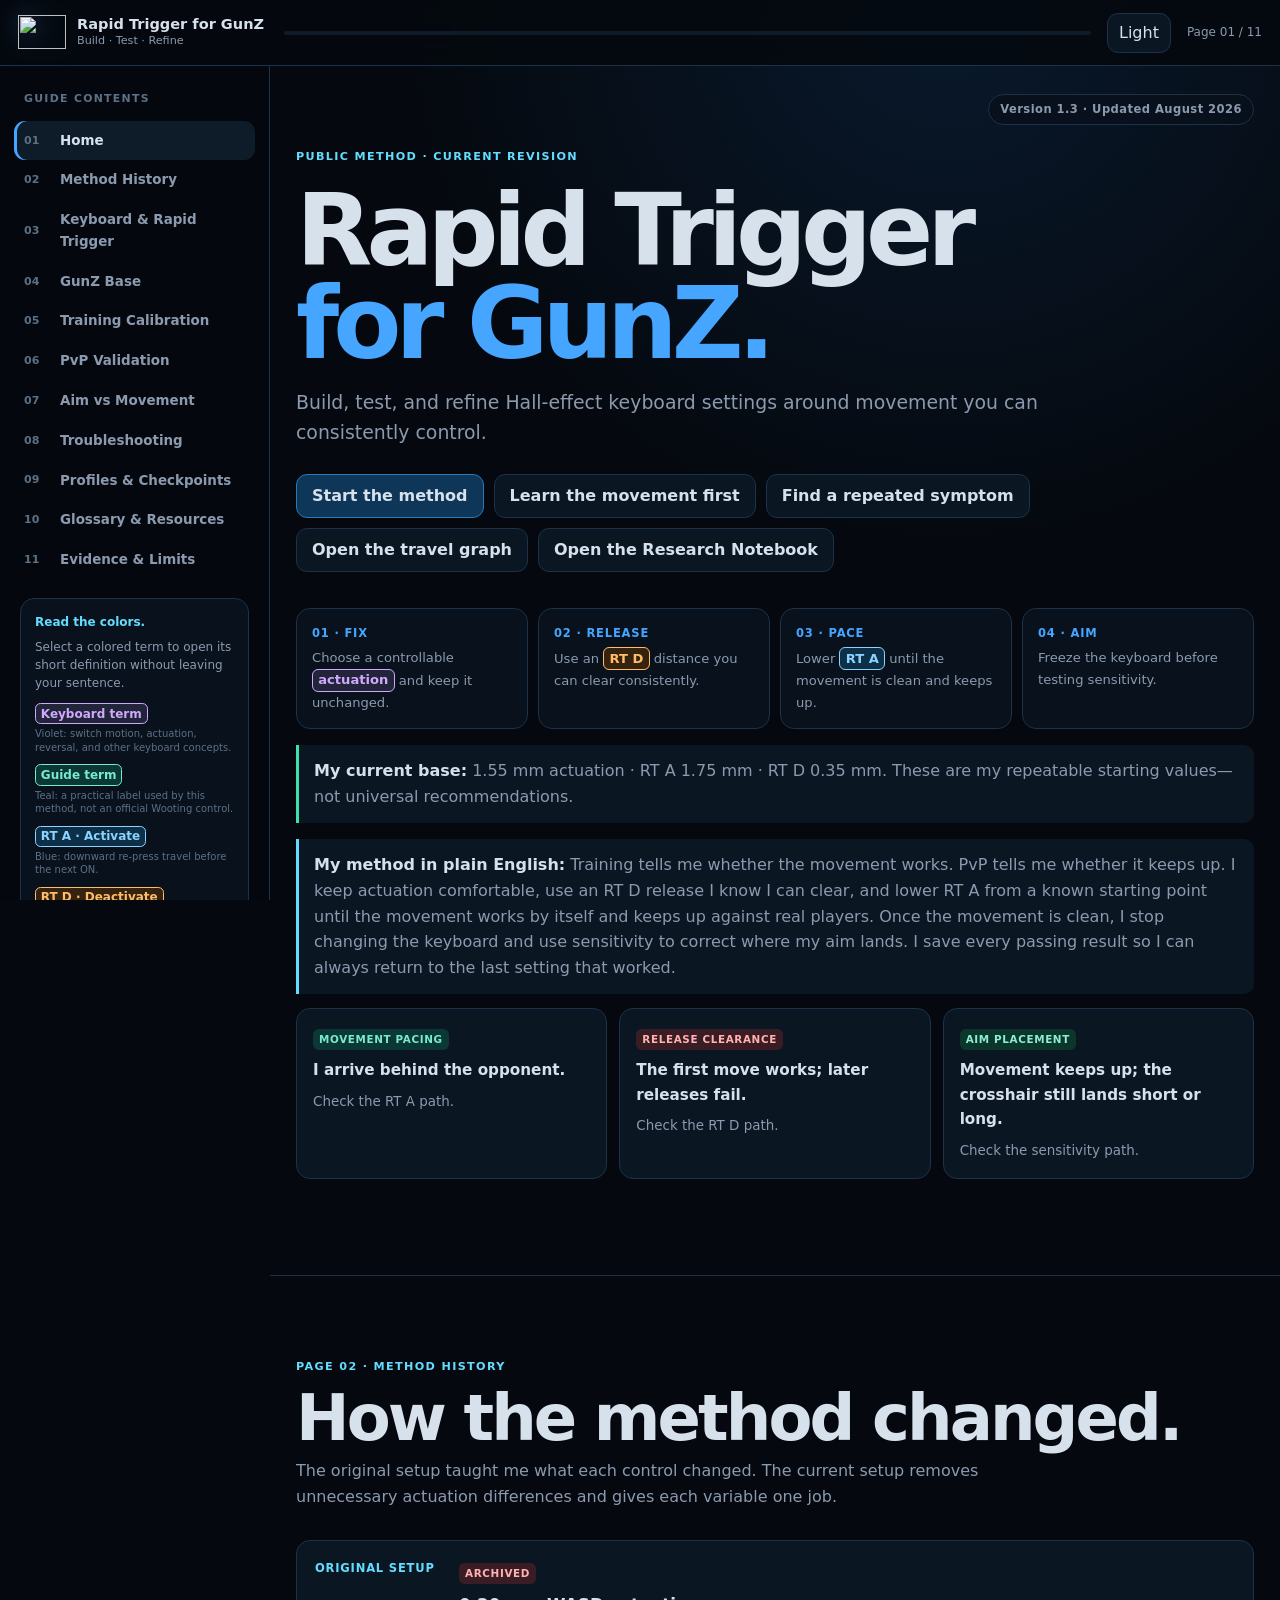
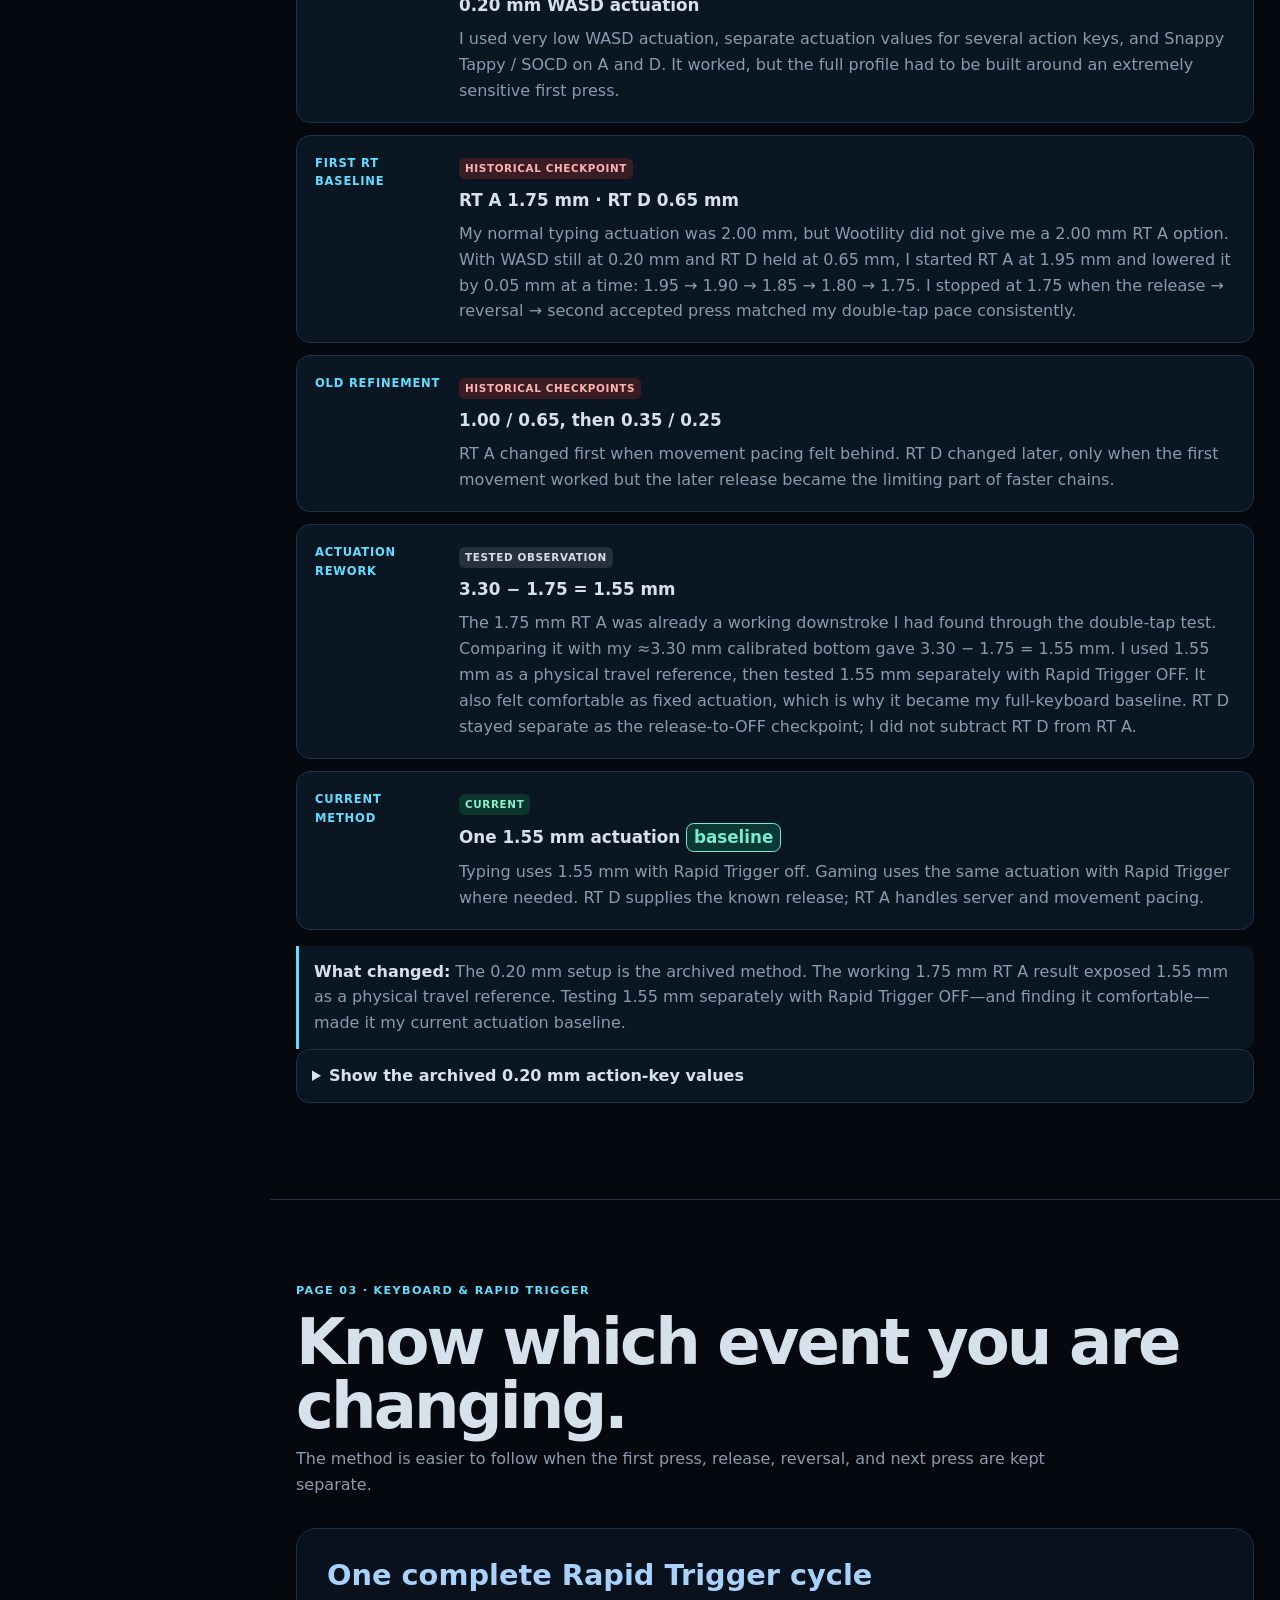
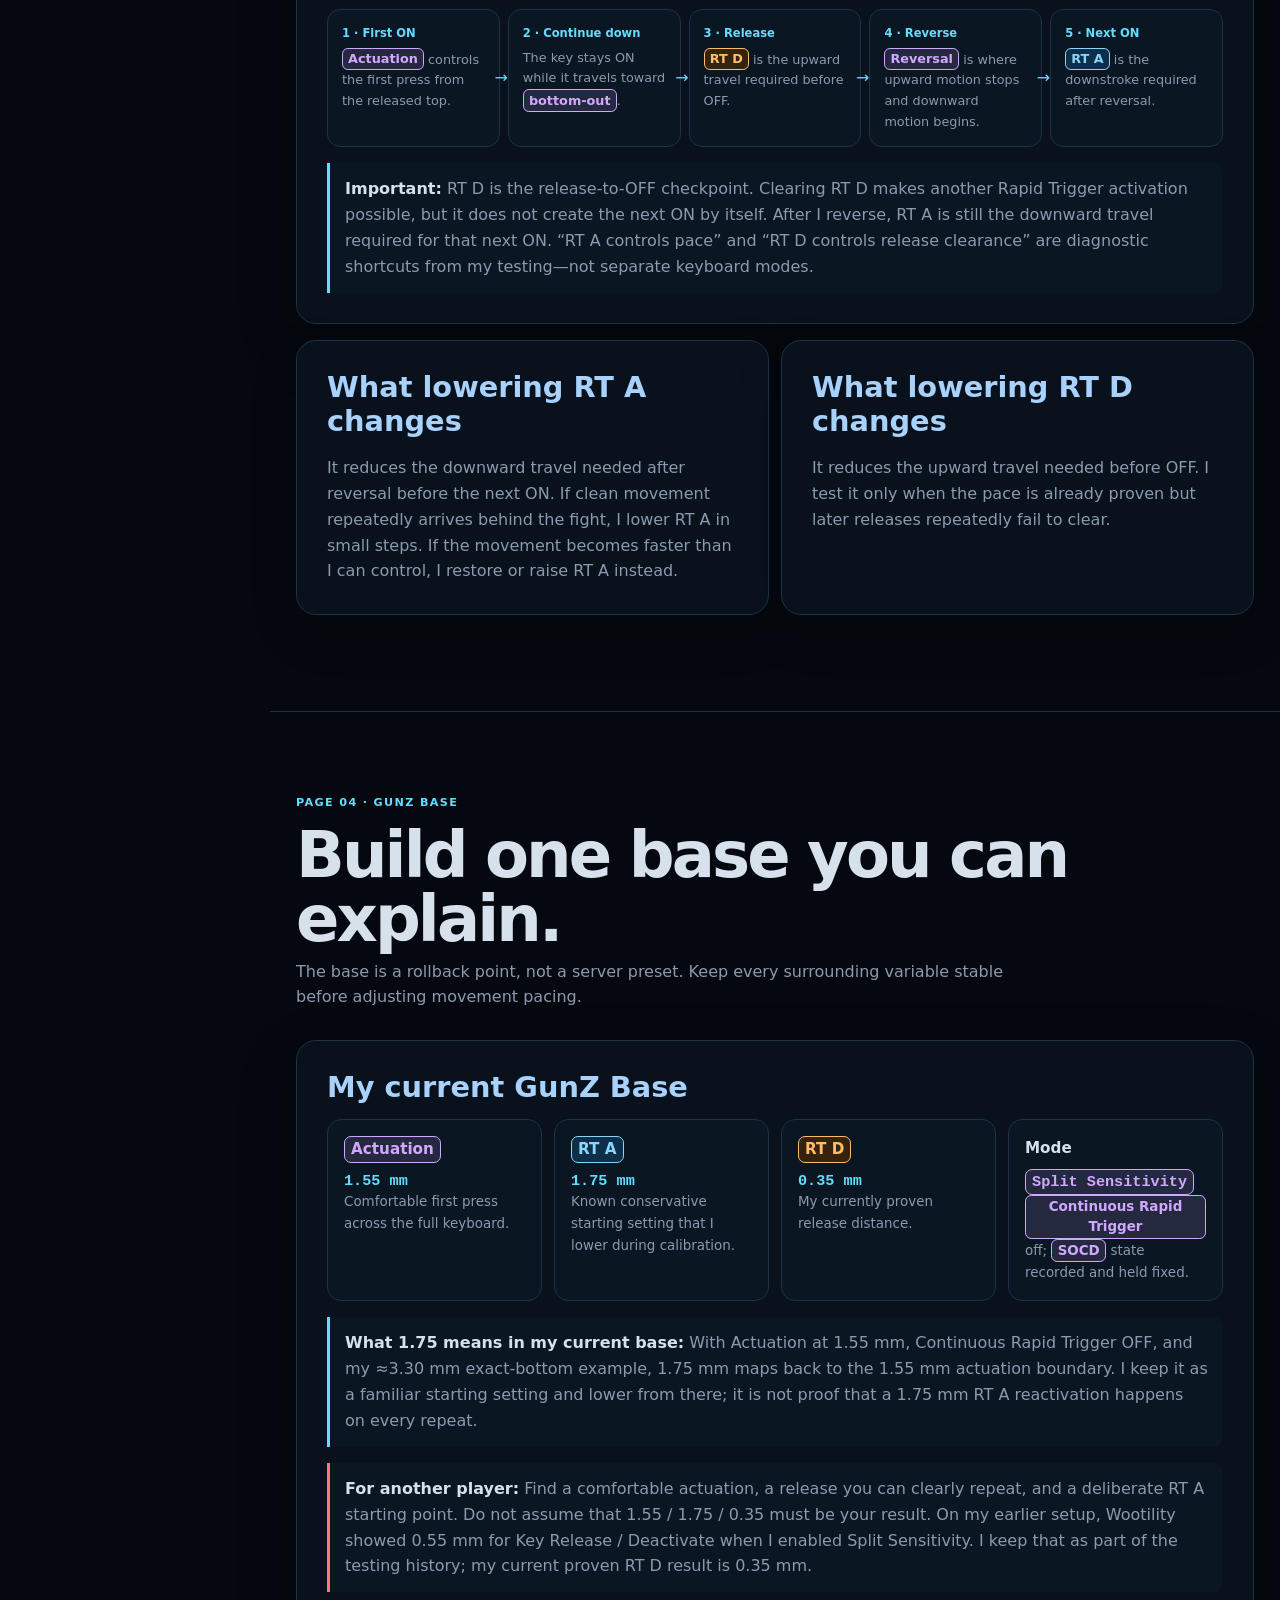
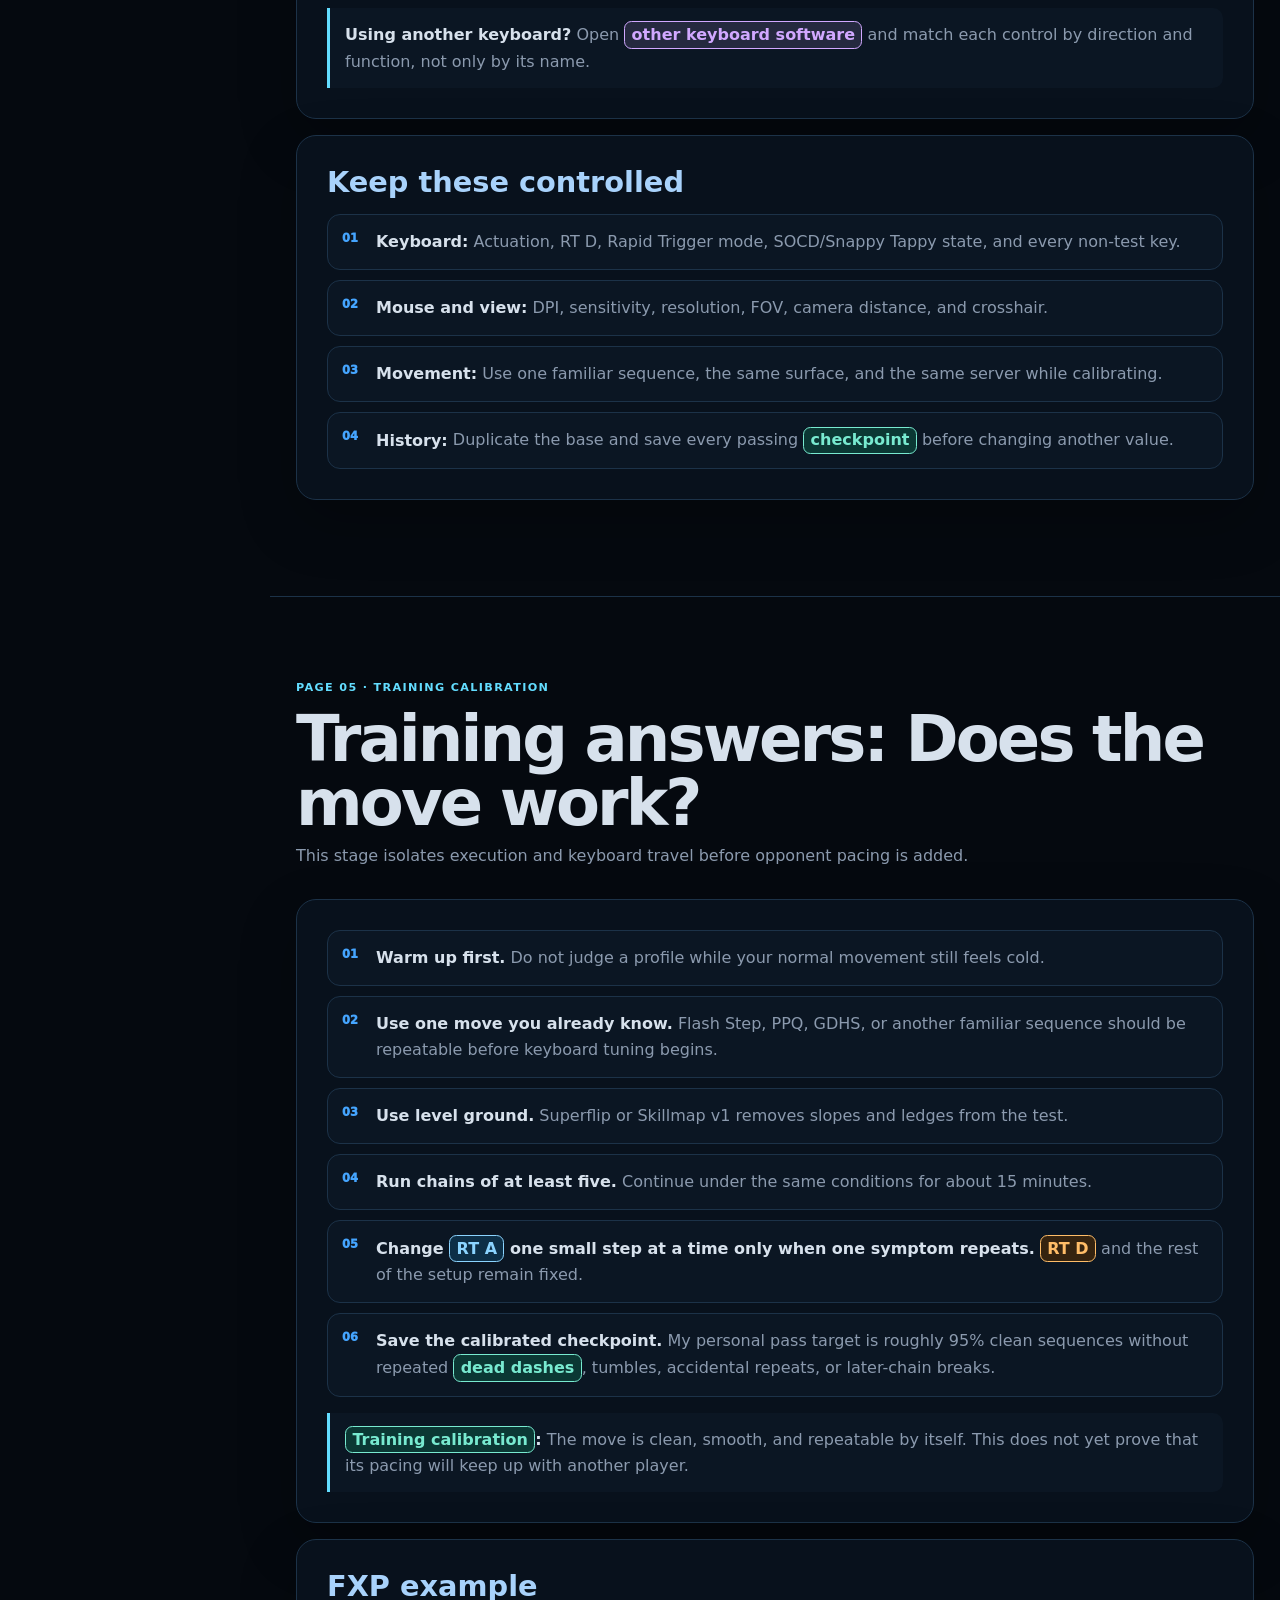
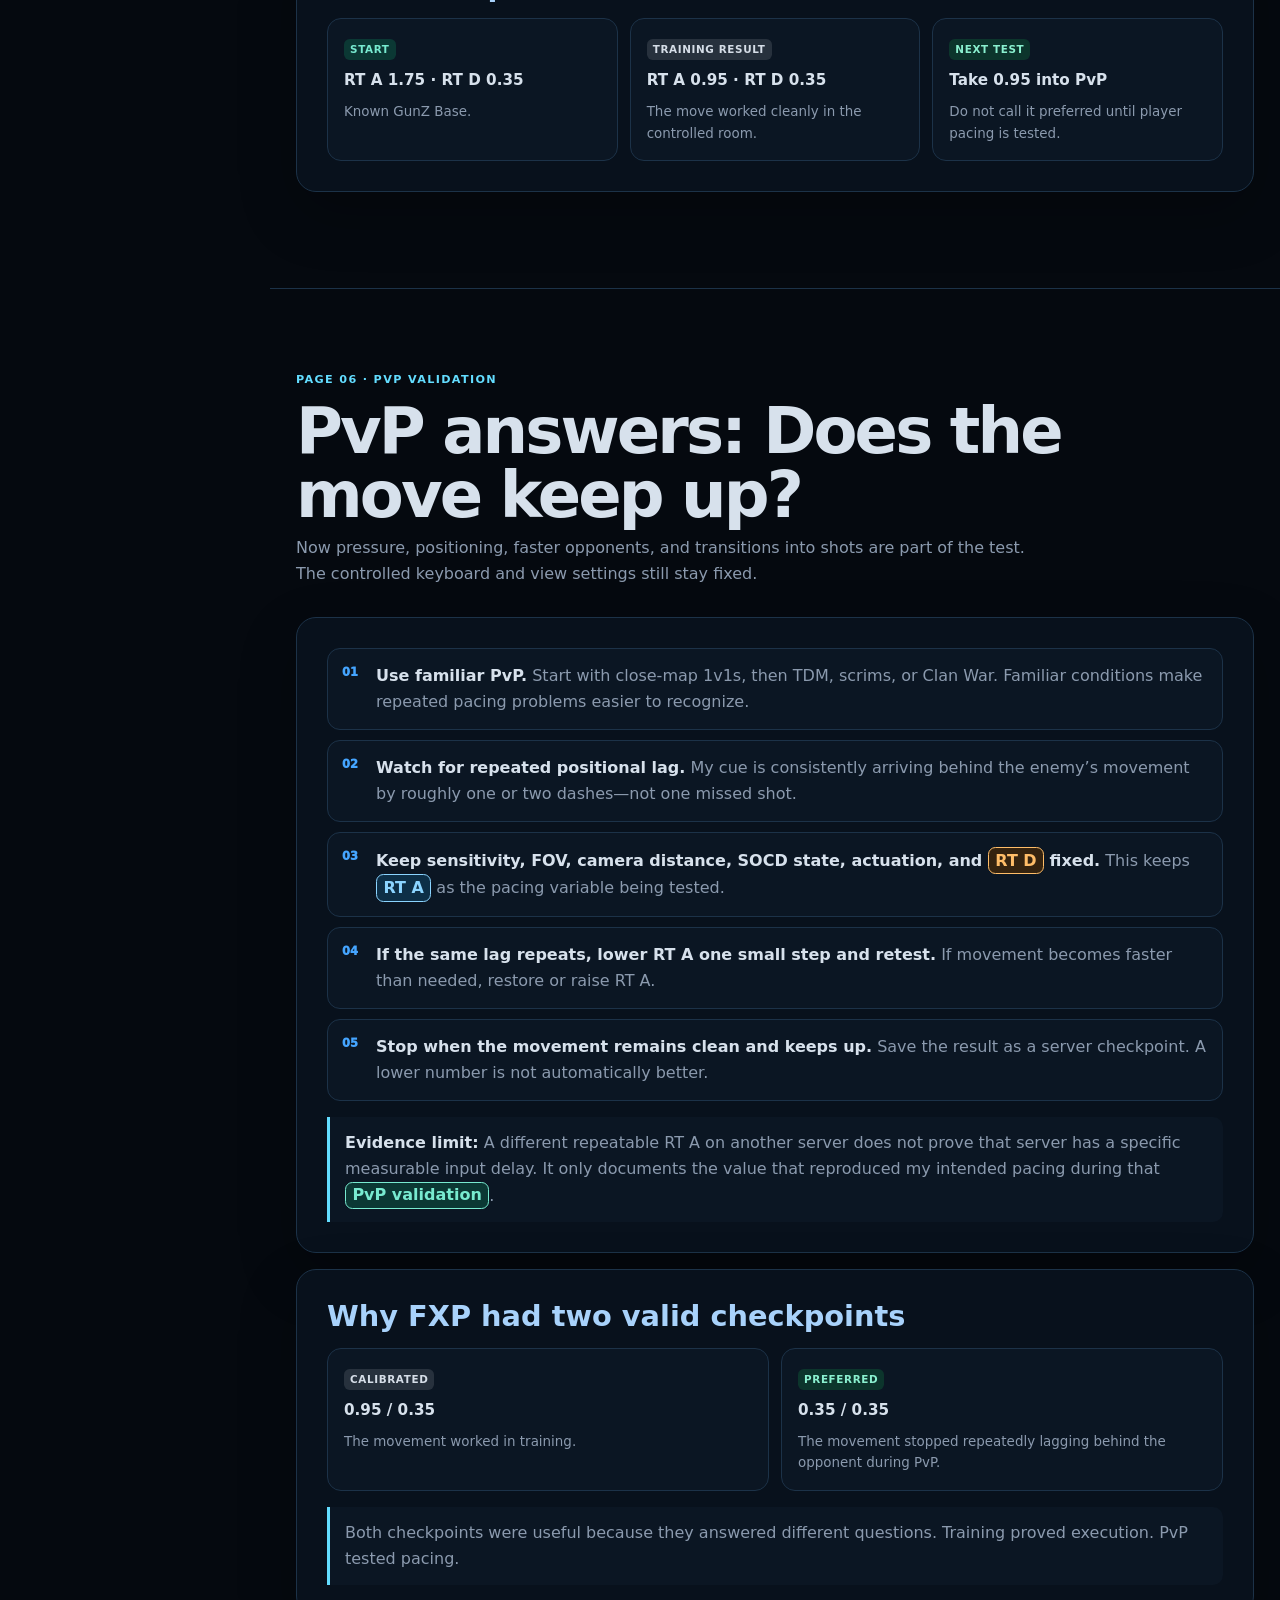
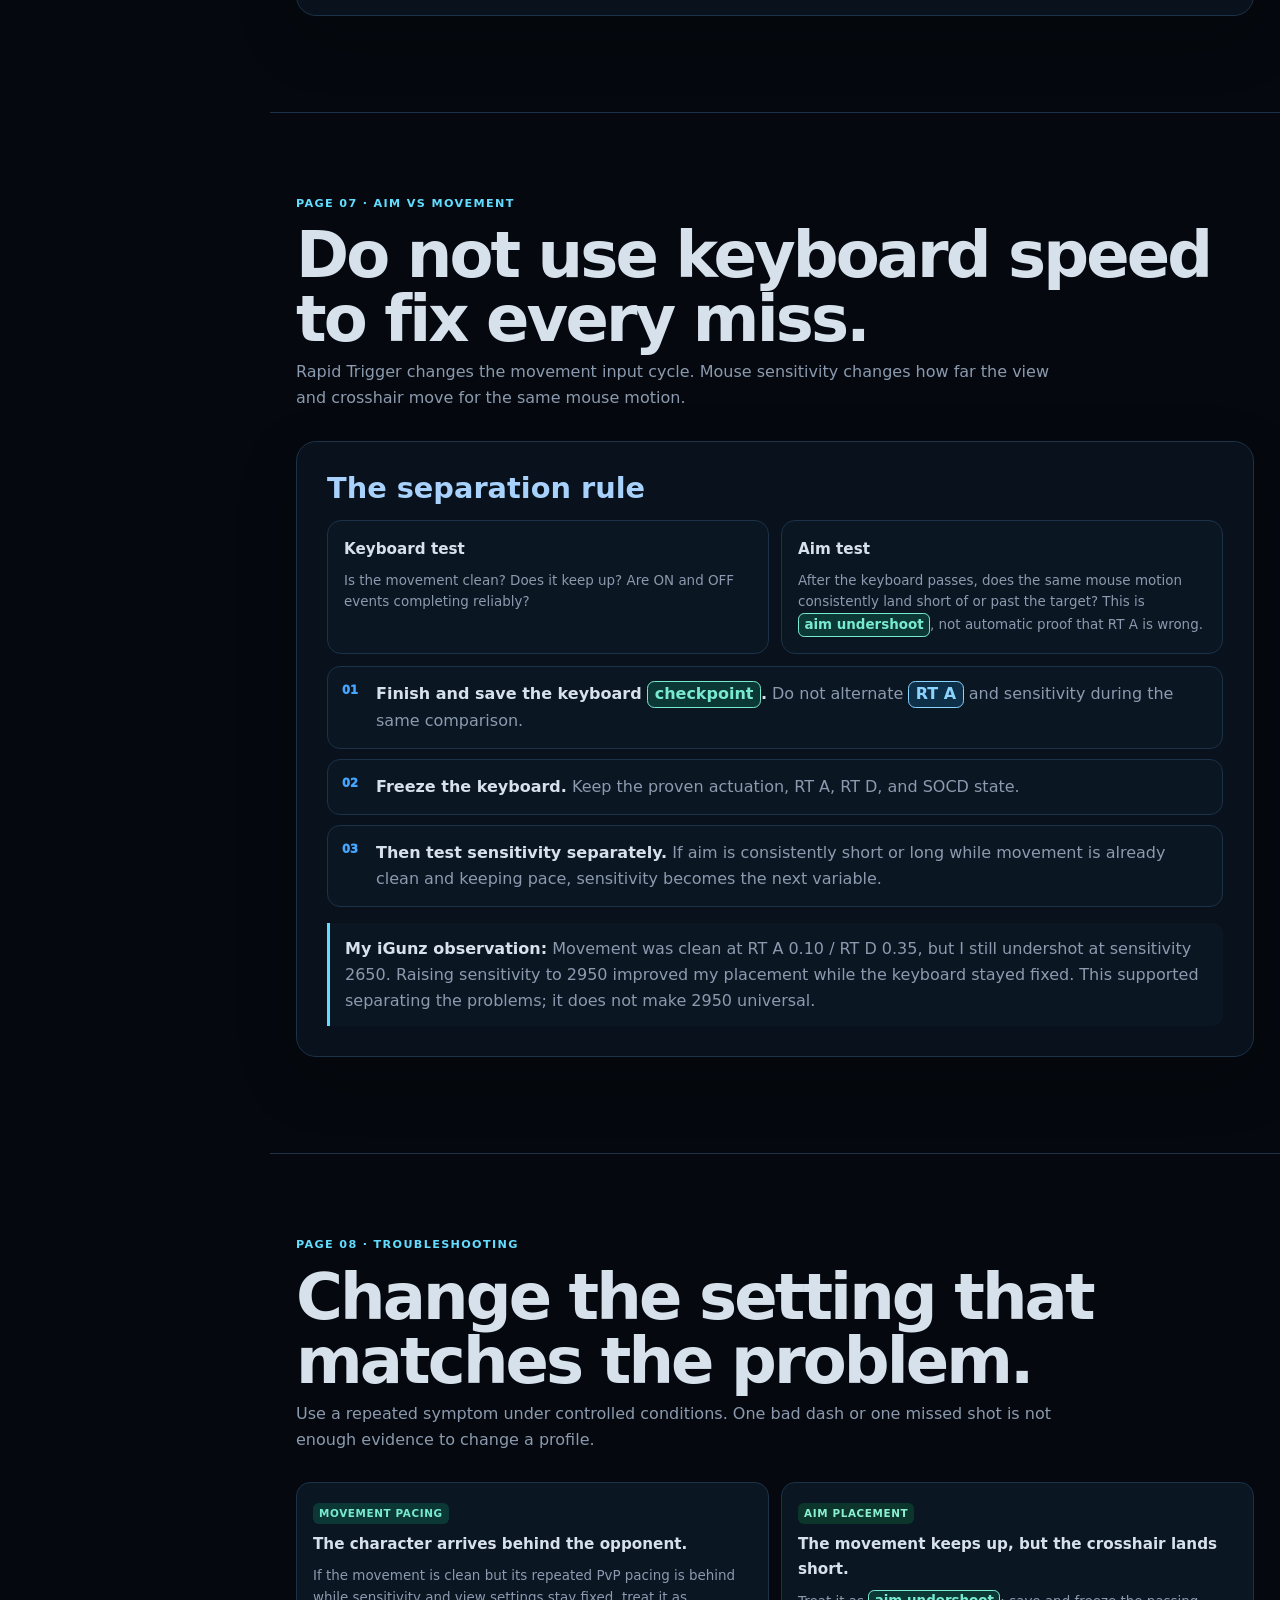
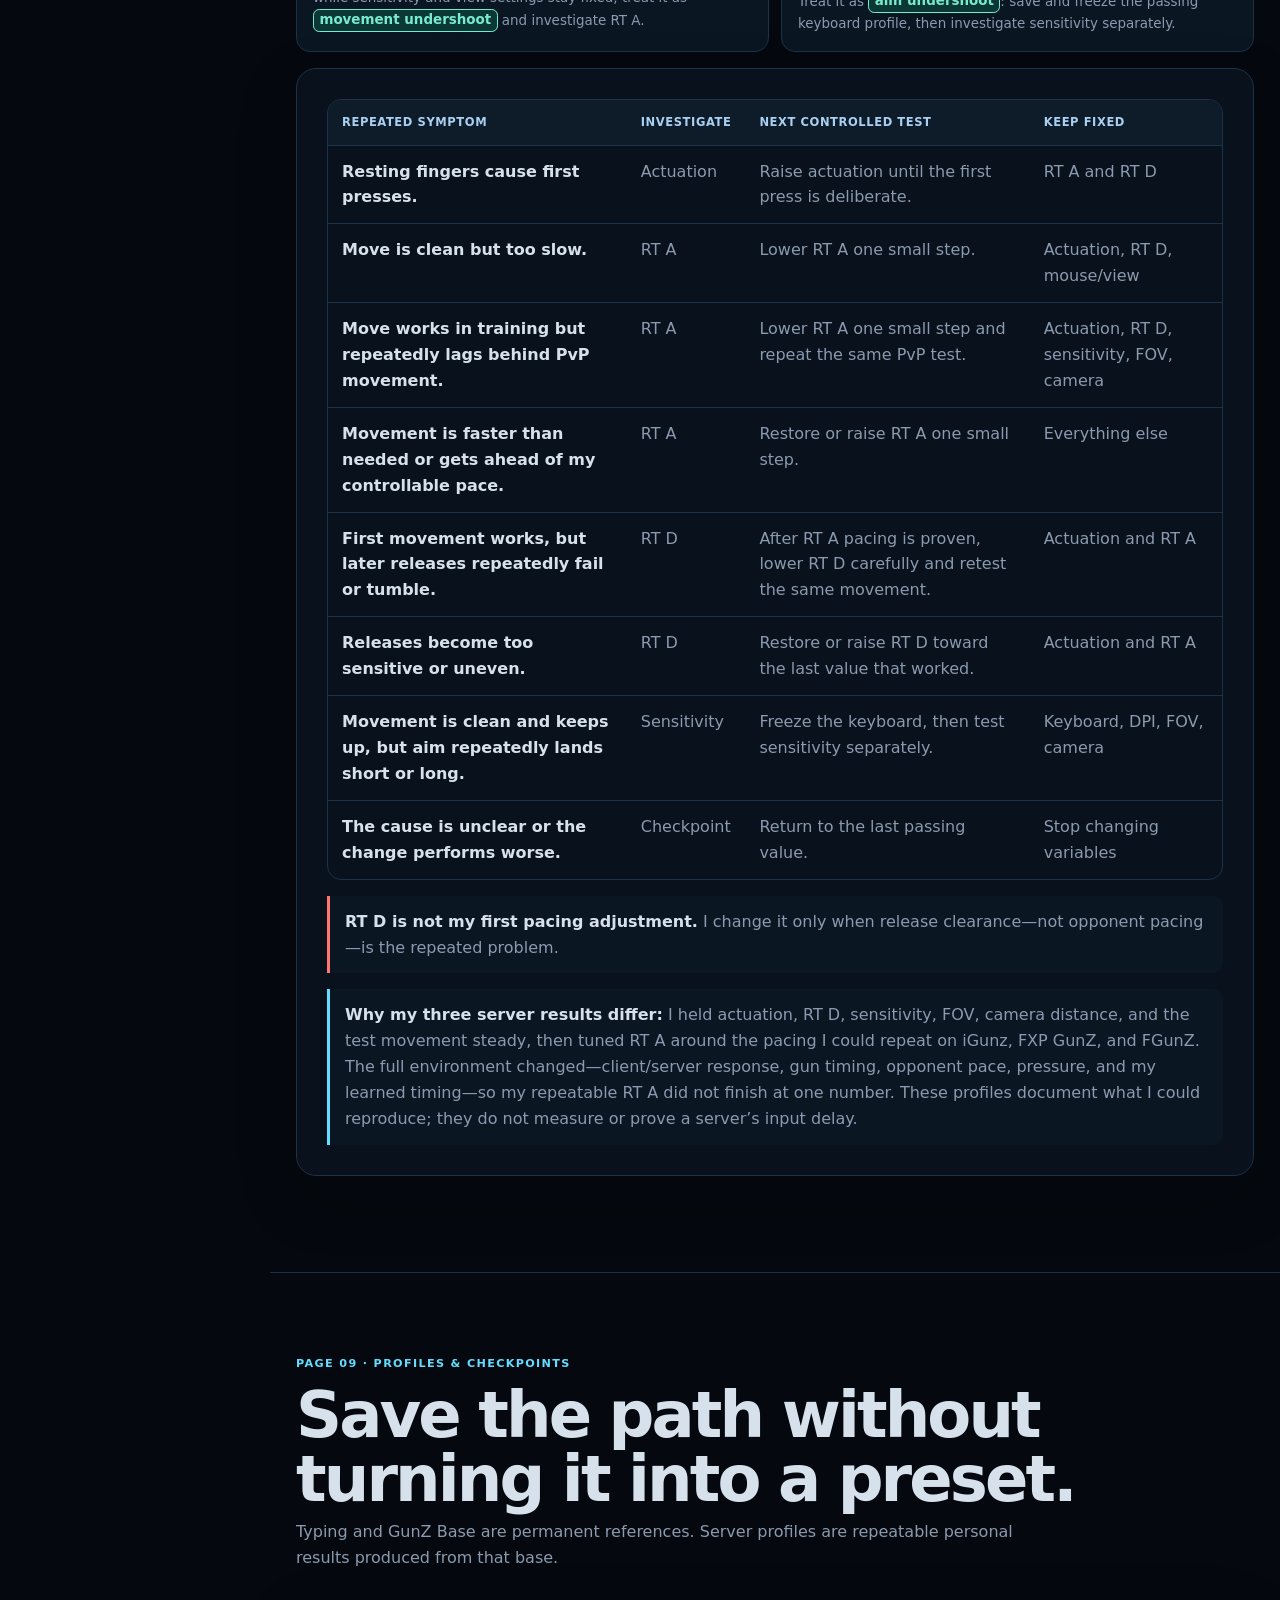
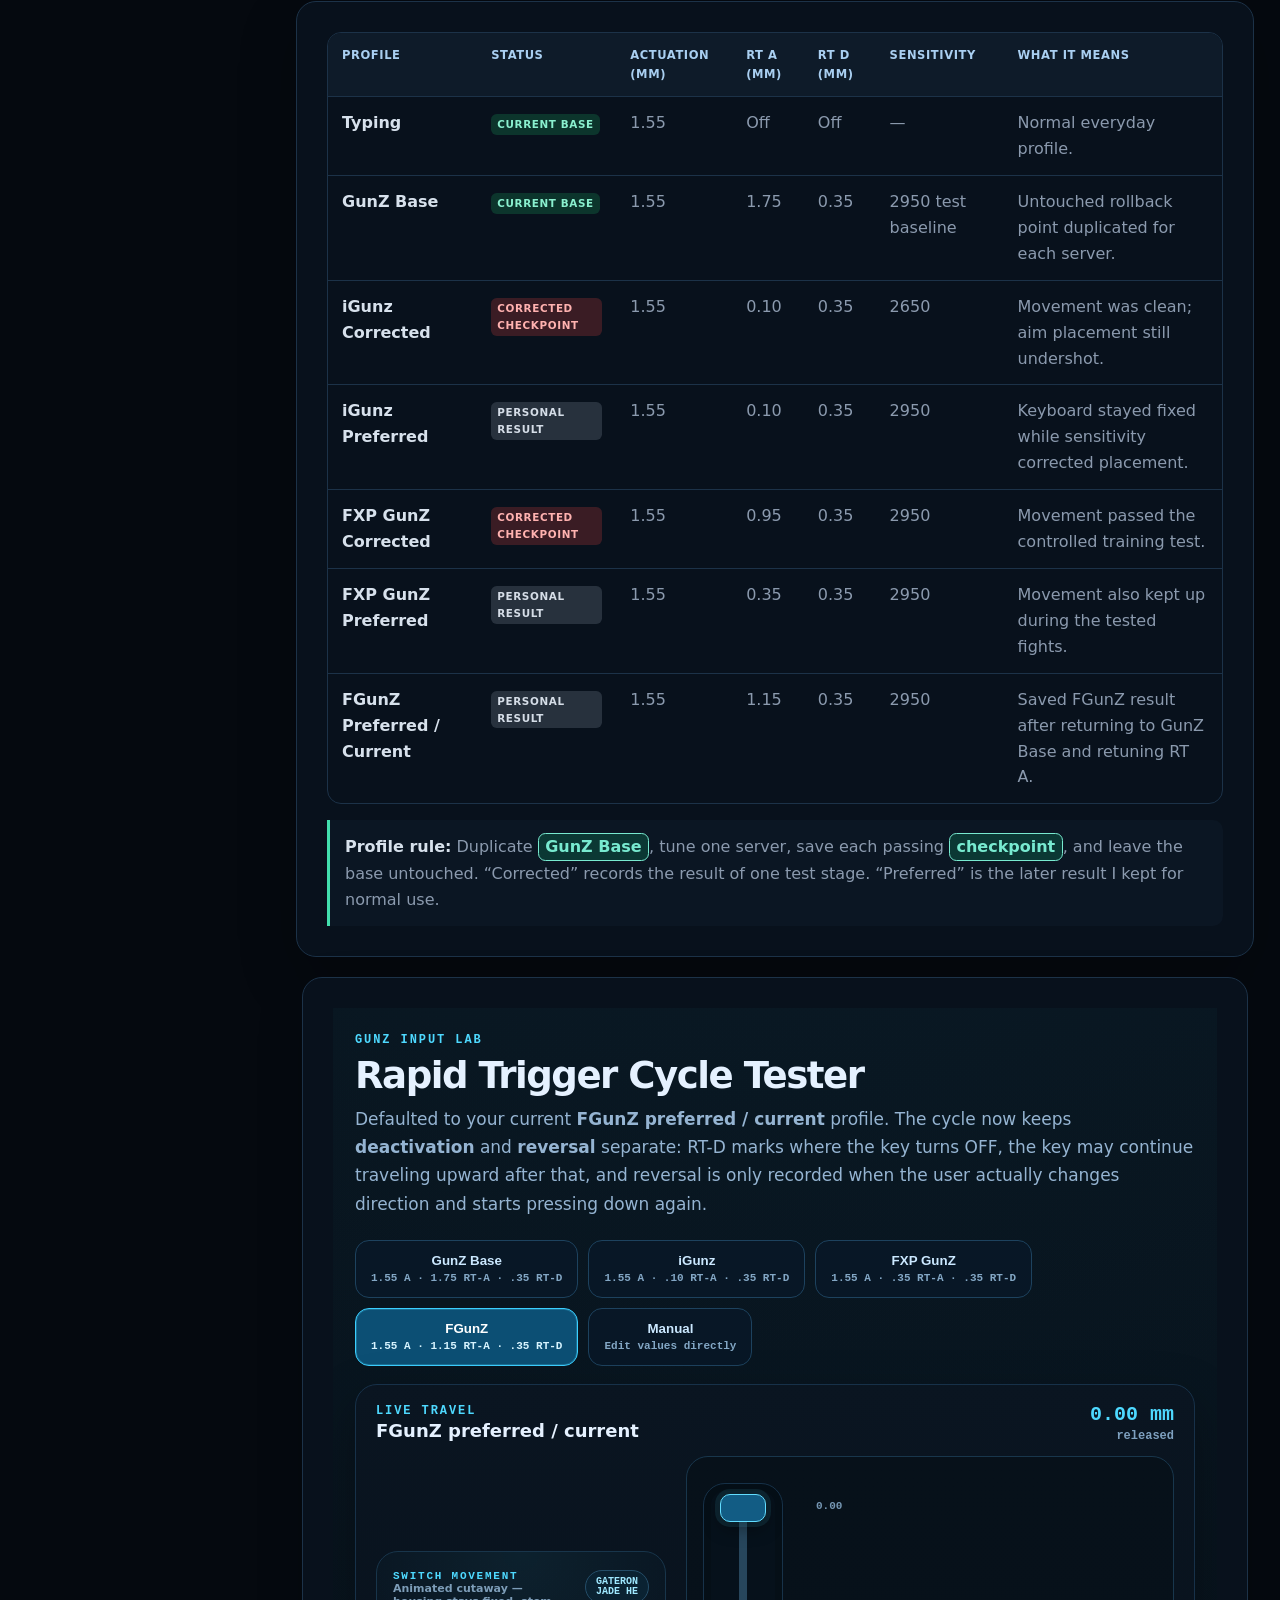
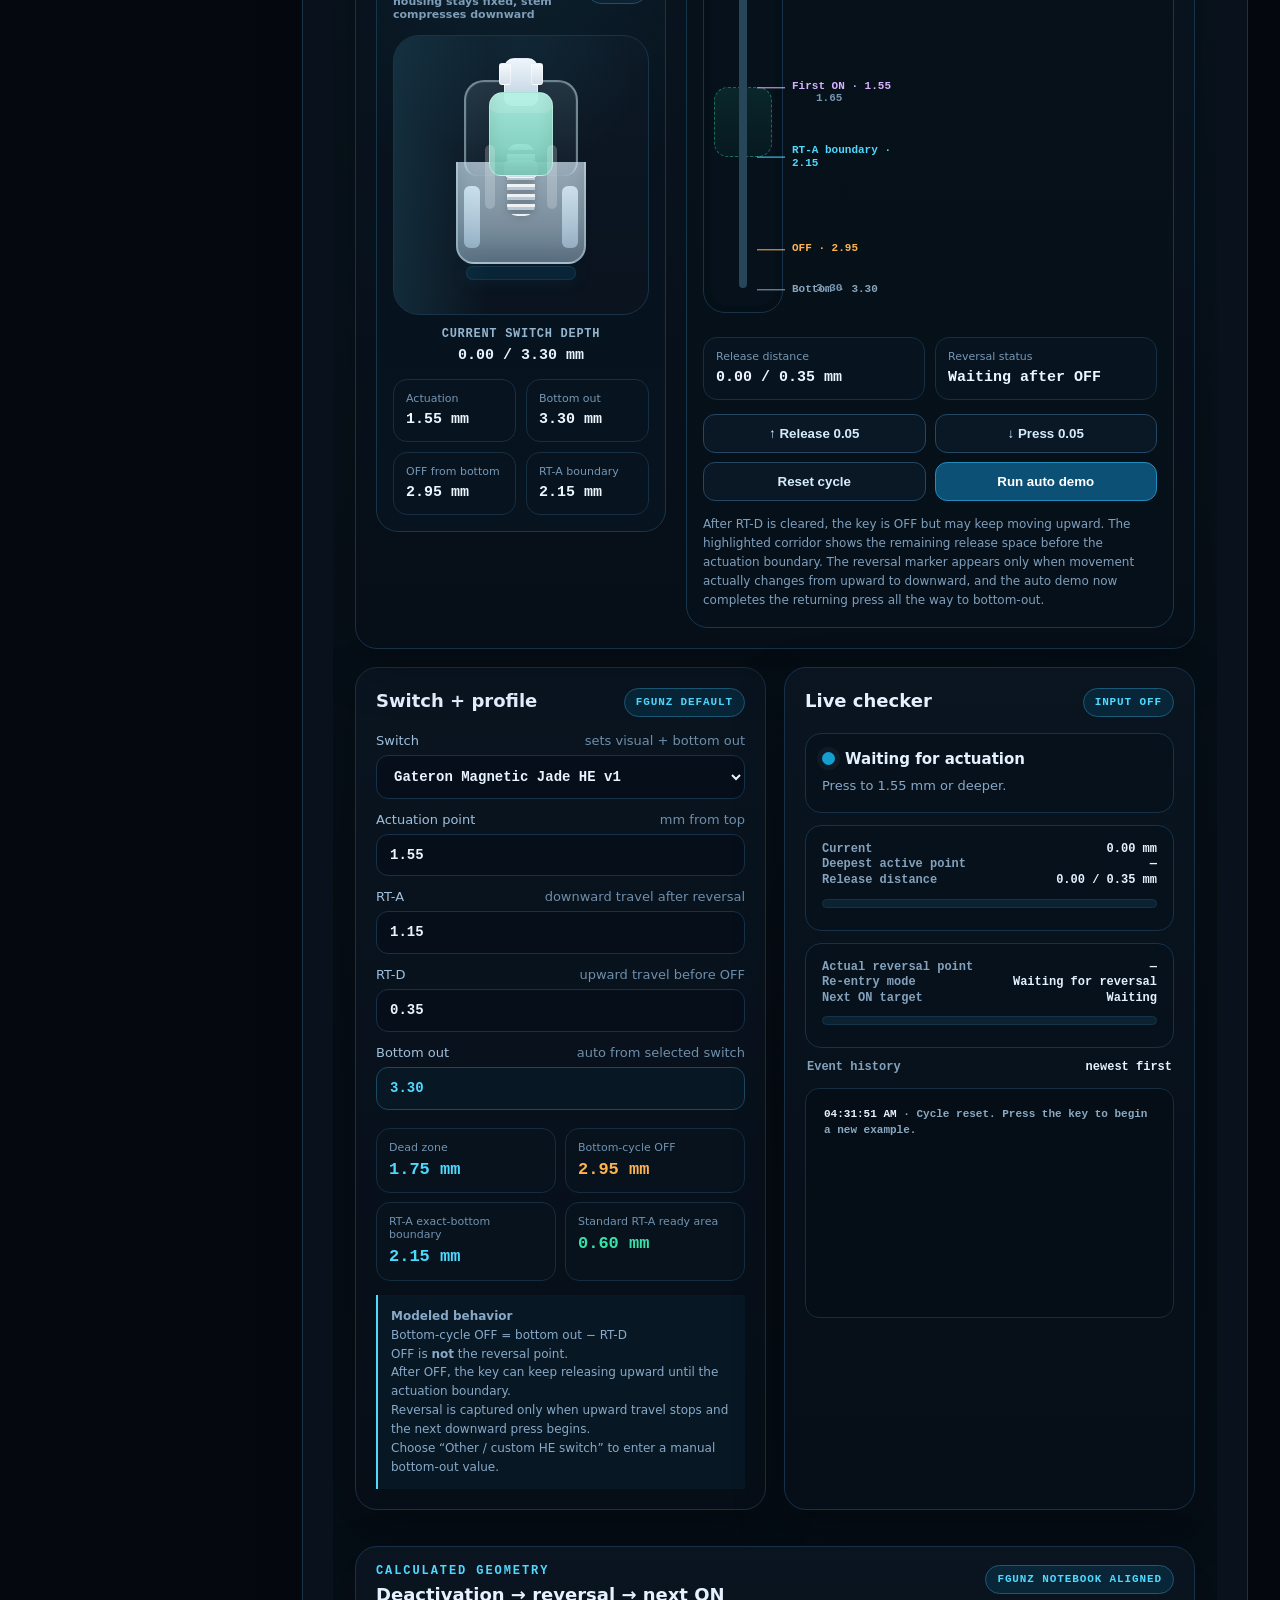
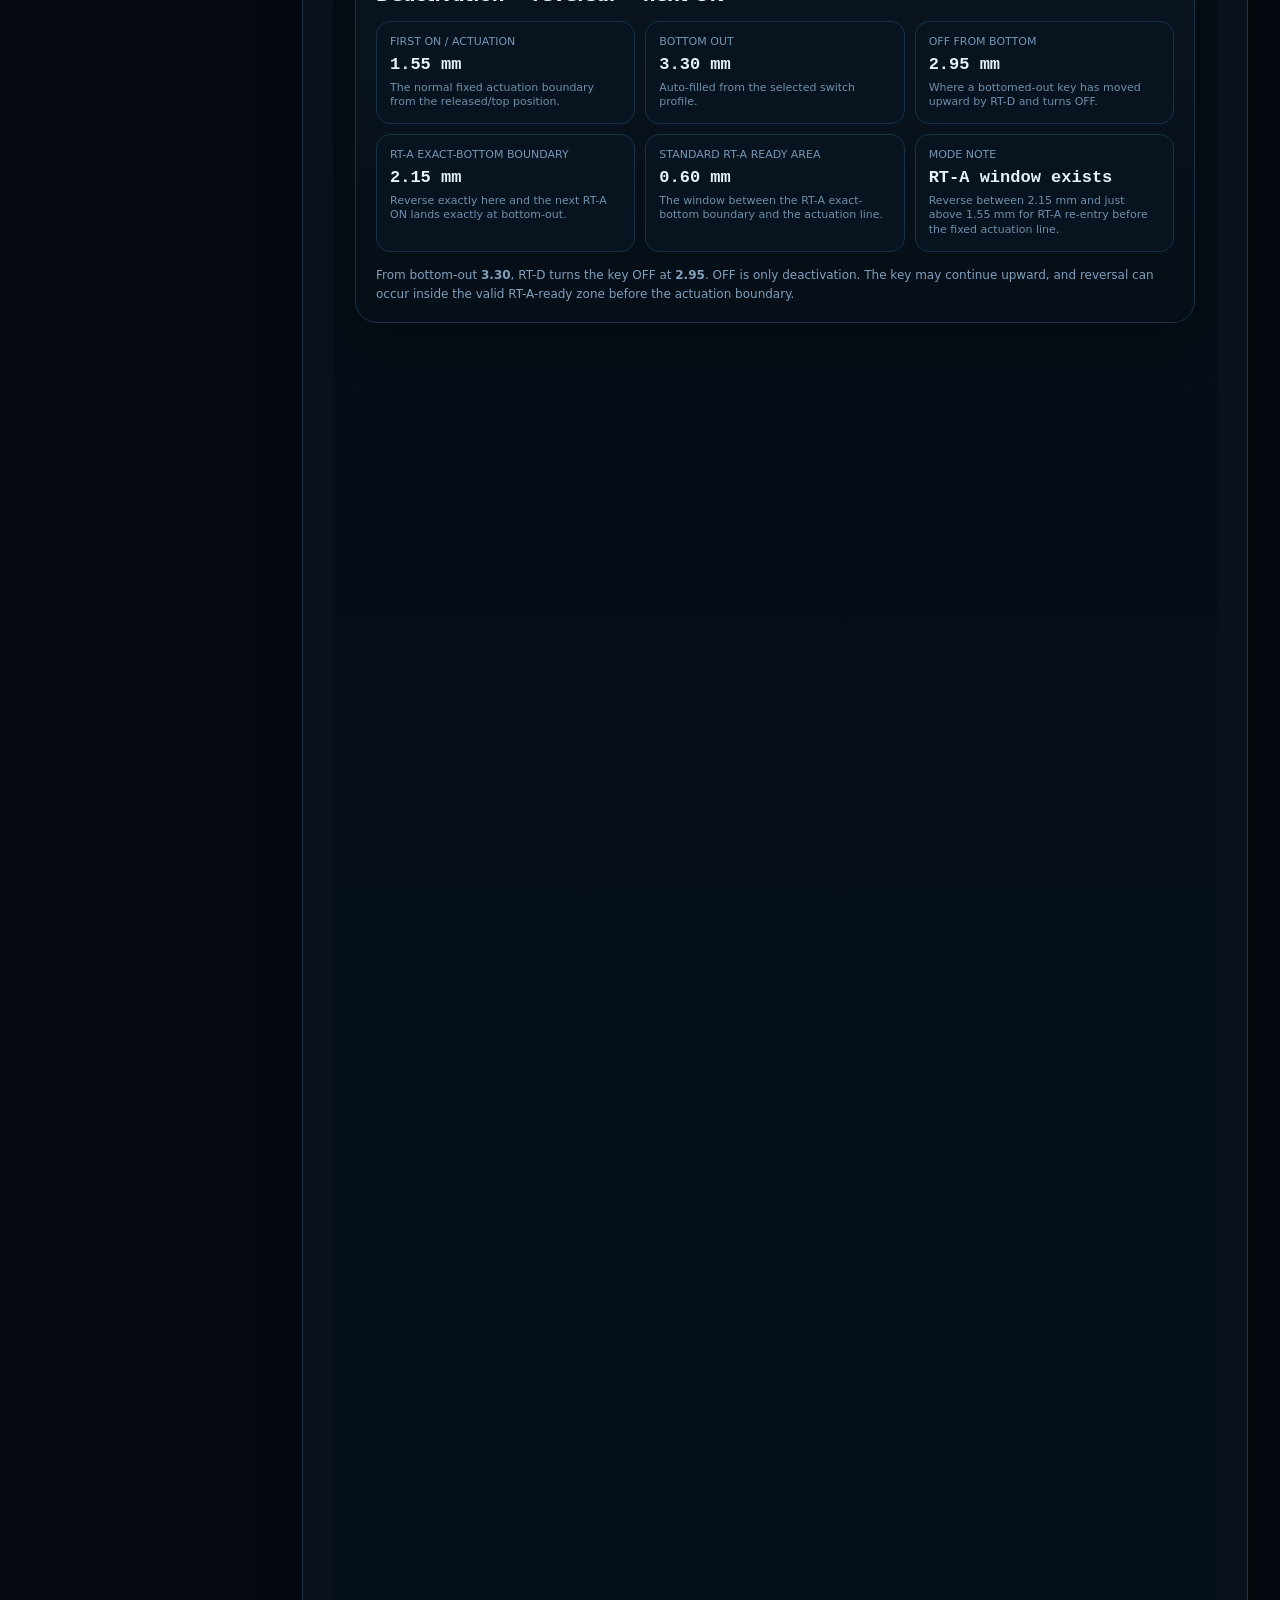
==== index.html @ ff25c420 "Add files via upload Upload Rapid Trigger for GunZ site" ====
<!DOCTYPE html>

<html data-theme="dark" lang="en">
<head>
<meta charset="utf-8"/>
<meta content="width=device-width, initial-scale=1" name="viewport"/>
<meta content="Build, test, and refine Hall-effect keyboard settings around movement you can consistently control." name="description"/>
<meta content="#05090f" name="theme-color"/>
<meta content="HYPNATIQ" name="author"/>
<meta content="Rapid Trigger for GunZ" name="application-name"/>
<meta content="website" property="og:type"/>
<meta content="Rapid Trigger for GunZ" property="og:site_name"/>
<meta content="Rapid Trigger for GunZ" property="og:title"/>
<meta content="Build, test, and refine Hall-effect keyboard settings around movement you can consistently control." property="og:description"/>
<meta content="summary" name="twitter:card"/>
<meta content="Rapid Trigger for GunZ" name="twitter:title"/>
<meta content="Build, test, and refine Hall-effect keyboard settings around movement you can consistently control." name="twitter:description"/>
<!-- Add canonical, og:url, og:image, and twitter:image only after the final GitHub Pages URL is live. The preview image is ready at assets/social-preview.png. -->
<link href="assets/favicon.png" rel="icon" sizes="128x128" type="image/png"/>
<link href="assets/favicon.png" rel="shortcut icon" type="image/png"/>
<link href="assets/favicon.png" rel="apple-touch-icon" sizes="128x128"/>
<title>Rapid Trigger for GunZ</title>
<style>
    :root {
      --header-h: 66px;
      --banner-h: 50px;
      --sidebar-w: 270px;
      --content-w: 1502px;
      --bg: #05090f;
      --panel: #08111c;
      --panel-2: #0b1623;
      --panel-3: #0e1b29;
      --line: #1c3248;
      --text: #d7e1ec;
      --muted: #8b9aae;
      --faint: #5c7086;
      --blue: #45a5ff;
      --cyan: #63ddff;
      --green: #42dfad;
      --amber: #ffbd68;
      --violet: #d1a8ff;
      --red: #ff8c78;
      --radius: 20px;
      color-scheme: dark;
    }

    html[data-theme="light"] {
      --bg: #edf3f8;
      --panel: #ffffff;
      --panel-2: #f5f8fb;
      --panel-3: #eaf1f7;
      --line: #cbd9e6;
      --text: #172436;
      --muted: #5f6f82;
      --faint: #8391a2;
      --blue: #1f75bb;
      --cyan: #167aa9;
      --green: #187556;
      --amber: #8e551c;
      --violet: #7143a1;
      --red: #a14539;
      color-scheme: light;
    }

    * { box-sizing: border-box; }
    html {
      scroll-behavior: smooth;
      scroll-padding-top: calc(var(--header-h) + var(--banner-h) + 20px);
      -webkit-text-size-adjust: 100%;
      text-size-adjust: 100%;
    }
    body {
      position: relative;
      margin: 0;
      color: var(--text);
      background:
        radial-gradient(circle at 74% 0%, rgba(30,111,201,.16), transparent 34rem),
        var(--bg);
      font-family: Inter, ui-sans-serif, system-ui, -apple-system, BlinkMacSystemFont, "Segoe UI", sans-serif;
      font-size: 16px;
      line-height: 1.62;
      overflow-x: hidden;
      overflow-wrap: break-word;
    }
    body::before {
      content: "";
      position: fixed;
      top: 112px;
      right: clamp(52px, 9vw, 150px);
      width: min(44vw, 640px);
      height: min(44vw, 412px);
      background: url("assets/hero-watermark.png") center / contain no-repeat;
      opacity: .16;
      filter: saturate(.9);
      pointer-events: none;
      z-index: 0;
      transform: translateZ(0);
    }
    a { color: inherit; }
    button, input { font: inherit; }
    button { color: inherit; }
    :focus-visible { outline: 2px solid var(--cyan); outline-offset: 3px; }
    ::selection { color: #03101b; background: var(--cyan); }

    .skip-link {
      position: fixed; z-index: 2000; top: 8px; left: 12px;
      padding: 10px 14px; border: 1px solid var(--cyan); border-radius: 10px;
      color: var(--text); background: var(--panel); text-decoration: none;
      transform: translateY(-160%); transition: transform .15s ease;
    }
    .skip-link:focus { transform: translateY(0); }

    .site-header {
      position: fixed; z-index: 1000; inset: 0 0 auto 0;
      display: flex; align-items: center; gap: 16px;
      min-height: 66px; padding: 9px 18px;
      border-bottom: 1px solid var(--line);
      background: color-mix(in srgb, var(--bg) 90%, transparent);
      backdrop-filter: blur(18px);
    }
    .menu-button, .theme-toggle {
      min-width: 40px; min-height: 40px; padding: 0 11px;
      border: 1px solid var(--line); border-radius: 11px;
      color: var(--text); background: var(--panel-2); cursor: pointer;
    }
    .menu-button { display: none; }
    .brand {
      display: flex; align-items: center; gap: 11px; min-width: 250px;
      text-decoration: none;
    }
    .brand-mark {
      object-position: center;
      display: block; width: 48px; height: 34px; object-fit: contain;
      filter: drop-shadow(0 0 12px rgba(69,165,255,.32));
    }
    .brand strong { display: block; font-size: .91rem; line-height: 1.2; }
    .brand small { display: block; color: var(--muted); font-size: .7rem; }
    .progress-track { flex: 1; min-width: 60px; height: 4px; border-radius: 99px; background: var(--panel-3); overflow: hidden; }
    .progress-track span { display: block; width: 0; height: 100%; border-radius: inherit; background: linear-gradient(90deg,var(--blue),var(--cyan)); }
    .page-indicator { color: var(--muted); font-size: .75rem; white-space: nowrap; }

    .side-nav {
      position: fixed; z-index: 900; top: var(--header-h); bottom: 0; left: 0;
      width: var(--sidebar-w); padding: 22px 14px; overflow-y: auto;
      border-right: 1px solid var(--line);
      background: color-mix(in srgb, var(--bg) 92%, transparent);
      backdrop-filter: blur(14px);
    }
    .side-nav > p {
      margin: 2px 10px 13px; color: var(--faint); font-size: .68rem;
      font-weight: 900; text-transform: uppercase; letter-spacing: .12em;
    }
    .side-nav a {
      display: grid; grid-template-columns: 28px minmax(0,1fr); align-items: center;
      gap: 8px; padding: 9px 10px; border-radius: 11px;
      color: var(--muted); font-size: .84rem; font-weight: 720; text-decoration: none;
    }
    .side-nav a span { color: var(--faint); font-size: .69rem; }
    .side-nav a:hover { color: var(--text); background: var(--panel-2); }
    .side-nav a.active { color: var(--text); background: var(--panel-3); box-shadow: inset 3px 0 var(--blue); }
    .side-note {
      margin: 18px 6px 0; padding: 14px; border: 1px solid var(--line);
      border-radius: 14px; color: var(--muted); background: var(--panel);
      font-size: .75rem;
    }
    .side-note strong { color: var(--cyan); }
    .side-note-intro { display: block; margin: 6px 0 11px; line-height: 1.5; }
    .color-key { display: grid; gap: 10px; }
    .color-key-item { display: grid; gap: 3px; }
    .color-key-item .term-link { width: max-content; max-width: 100%; cursor: default; }
    .color-key-item small { color: var(--faint); line-height: 1.35; }

    .section-banner {
      position: fixed; z-index: 850; top: var(--header-h); right: 0; left: var(--sidebar-w);
      height: var(--banner-h); border-bottom: 1px solid var(--line);
      background: color-mix(in srgb, var(--bg) 94%, transparent); backdrop-filter: blur(14px);
      opacity: 0; pointer-events: none; transform: translateY(-110%);
      transition: opacity .16s ease, transform .18s ease;
    }
    .section-banner.show { opacity: 1; pointer-events: auto; transform: translateY(0); }
    .section-banner-inner {
      display: grid; grid-template-columns: auto minmax(0,1fr) auto; align-items: center; gap: 12px;
      width: min(var(--content-w), calc(100% - 34px)); height: 100%; margin: auto;
    }
    .section-banner b { color: var(--blue); font-size: .65rem; letter-spacing: .1em; text-transform: uppercase; white-space: nowrap; }
    .section-banner span { overflow: hidden; color: var(--text); font-size: .84rem; font-weight: 800; text-overflow: ellipsis; white-space: nowrap; }
    .section-banner a { color: var(--cyan); font-size: .7rem; font-weight: 800; text-decoration: none; white-space: nowrap; }

    main { position: relative; z-index: 1; min-width: 0; margin-left: var(--sidebar-w); padding-top: var(--header-h); }
    .hero, .chapter { border-bottom: 1px solid var(--line); }
    .hero {
      display: grid; place-items: center; min-height: 78vh;
      padding: 88px 28px 70px;
    }
    .hero-inner { width: min(var(--content-w),100%); }
    .hero-lead { display: grid; grid-template-columns: minmax(0,1fr); gap: 0; align-items: start; max-width: 900px; }
    .hero-logo, .version-stamp { display: none !important; }
    .eyebrow, .kicker {
      color: var(--cyan); font-size: .7rem; font-weight: 900;
      letter-spacing: .12em; text-transform: uppercase;
    }
    .hero h1 {
      max-width: 850px; margin: 18px 0 16px;
      font-size: clamp(3rem,8vw,6.2rem); line-height: .94; letter-spacing: -.06em;
    }
    .hero h1 span { color: var(--blue); }
    .lede { max-width: 760px; margin: 0; color: var(--muted); font-size: clamp(1rem,2vw,1.18rem); }
    .hero-actions { display: flex; flex-wrap: wrap; gap: 10px; margin-top: 26px; }
    .button {
      display: inline-flex; align-items: center; min-height: 44px; padding: 0 15px;
      border: 1px solid var(--line); border-radius: 11px;
      color: var(--text); background: var(--panel-2); font-weight: 820; text-decoration: none;
    }
    .button.primary { border-color: #2c78ba; background: #0d3658; }
    .button:hover { border-color: var(--blue); }
    .method-strip {
      display: grid; grid-template-columns: repeat(4,minmax(0,1fr)); gap: 10px;
      margin-top: 36px;
    }
    .method-strip div { padding: 15px; border: 1px solid var(--line); border-radius: 14px; background: var(--panel); }
    .method-strip b { display: block; color: var(--blue); font-size: .72rem; text-transform: uppercase; letter-spacing: .07em; }
    .method-strip span { display: block; margin-top: 5px; color: var(--muted); font-size: .82rem; }

    .chapter {
      min-width: 0; padding: 82px 26px 96px;
      scroll-margin-top: calc(var(--header-h) + var(--banner-h));
    }
    .chapter-inner { width: min(var(--content-w),100%); margin: auto; isolation: isolate; }
    .chapter-header { margin-bottom: 30px; }
    .chapter h2 { margin: 10px 0 8px; font-size: clamp(2.25rem,5vw,4rem); line-height: 1; letter-spacing: -.045em; }
    .chapter-header p { max-width: 760px; margin: 0; color: var(--muted); }

    .panel {
      min-width: 0; margin-top: 16px; padding: clamp(20px,3vw,30px);
      border: 1px solid var(--line); border-radius: var(--radius); background: var(--panel);
      box-shadow: 0 18px 48px rgba(0,0,0,.16);
    }
    .panel.sticky-card,
    .sticky-group.sticky-card {
      position: sticky; top: var(--sticky-top,calc(var(--header-h) + var(--banner-h) + 16px));
      z-index: var(--sticky-z,10); transform: scale(var(--sticky-scale,1));
      transform-origin: top center; filter: brightness(var(--sticky-brightness,1));
      transition: transform .08s linear, filter .08s linear;
    }
    .panel.sticky-card { box-shadow: 0 22px 58px rgba(0,0,0,.24); }
    .sticky-group.sticky-card { isolation:isolate; }
    .chapter-inner.sticky-flow > .panel.sticky-card,
    .chapter-inner.sticky-flow > .sticky-group.sticky-card {
      position: relative; top: auto !important; z-index: auto !important;
      transform: none !important; filter: none !important;
    }
    .panel h3 { margin: 0 0 14px; color: #a8d2fb; font-size: clamp(1.25rem,2.6vw,1.8rem); line-height: 1.18; }
    html[data-theme="light"] .panel h3 { color: #245f93; }
    .panel > :last-child { margin-bottom: 0; }
    .muted { color: var(--muted); }
    .note {
      margin: 16px 0 0; padding: 13px 15px; border-left: 3px solid var(--cyan);
      border-radius: 0 10px 10px 0; color: var(--muted); background: var(--panel-2);
    }
    .note strong { color: var(--text); }
    .warning { border-left-color: #ff7770; }
    .evidence { border-left-color: var(--cyan); }
    .current { border-left-color: var(--green); }

    .grid-2, .grid-3, .value-grid, .resource-grid { display: grid; gap: 12px; }
    .grid-2 { grid-template-columns: repeat(2,minmax(0,1fr)); }
    .grid-3 { grid-template-columns: repeat(3,minmax(0,1fr)); }
    .value-grid { grid-template-columns: repeat(4,minmax(0,1fr)); }
    .resource-grid { grid-template-columns: repeat(2,minmax(0,1fr)); }
    .mini-card, .value-card {
      min-width: 0; padding: 16px; border: 1px solid var(--line);
      border-radius: 14px; background: var(--panel-2);
    }
    .mini-card h4, .value-card h4 { margin: 0 0 8px; color: var(--text); font-size: .95rem; }
    .mini-card p, .value-card p { margin: 0; color: var(--muted); font-size: .84rem; }
    .value-card strong { display: block; color: var(--cyan); font: 850 .95rem/1.35 ui-monospace, Consolas, monospace; }
    .quick-grid { margin-top: 14px; }
    .quick-card { color: inherit; text-decoration: none; }
    .quick-card:hover { border-color: var(--blue); transform: translateY(-1px); }
    .quick-card:focus-visible { border-color: var(--cyan); }
    .badge {
      display: inline-flex; width: fit-content; margin-bottom: 8px; padding: .2em .58em;
      border-radius: .55em; font-size: .65rem; font-weight: 900; letter-spacing: .06em; text-transform: uppercase;
    }
    .badge.history { color: #ffb2b0; background: #3a1c24; }
    .badge.current { color: #8af0cf; background: #0c352c; }
    .badge.method { color: #78ead0; background: #0b3834; }
    .badge.personal { color: #d5dde7; background: #27313d; }

    .steps { margin: 0; padding: 0; list-style: none; counter-reset: step; display: grid; gap: 10px; }
    .steps li {
      position: relative; counter-increment: step; padding: 14px 14px 14px 48px;
      border: 1px solid var(--line); border-radius: 13px; background: var(--panel-2);
    }
    .steps li::before {
      content: counter(step,decimal-leading-zero); position: absolute; top: 14px; left: 14px;
      color: var(--blue); font-size: .72rem; font-weight: 950;
    }
    .steps strong { color: var(--text); }
    .steps span { color: var(--muted); }

    .timeline { display: grid; gap: 12px; }
    .timeline-item {
      display: grid; grid-template-columns: 126px minmax(0,1fr); gap: 18px;
      padding: 18px; border: 1px solid var(--line); border-radius: 14px; background: var(--panel-2);
    }
    .timeline-item .when { color: var(--cyan); font-size: .72rem; font-weight: 900; letter-spacing: .07em; text-transform: uppercase; }
    .timeline-item h3 { margin: 0 0 7px; font-size: 1.05rem; }
    .timeline-item p { margin: 0; color: var(--muted); }

    .term-link {
      display: inline; padding: .05em .4em; border: 1px solid currentColor;
      border-radius: .46em; cursor: pointer; font: inherit; font-weight: 850; line-height: 1.5;
      -webkit-box-decoration-break: clone; box-decoration-break: clone;
    }
    .term-tech { color: var(--violet); background: color-mix(in srgb,var(--violet) 13%,transparent); }
    .term-guide { color: #78ead0; background: #0b3834; }
    .term-a { color: #8bd4ff; background: #0d2f47; }
    .term-d { color: var(--amber); background: #35230f; }
    html[data-theme="light"] .term-guide { color: #146b5e; background: #d9f2ec; }
    html[data-theme="light"] .term-a { color: #155d8c; background: #dceefa; }
    html[data-theme="light"] .term-d { color: #744718; background: #fae9d4; }

    .cycle {
      display: grid; grid-template-columns: repeat(5,minmax(0,1fr)); gap: 8px;
      margin-top: 16px;
    }
    .cycle div { position: relative; padding: 14px; border: 1px solid var(--line); border-radius: 13px; background: var(--panel-2); }
    .cycle div:not(:last-child)::after { content: "→"; position: absolute; top: 50%; right: -9px; z-index: 2; color: var(--cyan); transform: translateY(-50%); }
    .cycle b { display: block; color: var(--cyan); font-size: .72rem; }
    .cycle span { display: block; margin-top: 5px; color: var(--muted); font-size: .8rem; }

    .table-wrap { max-width: 100%; overflow-x: auto; border: 1px solid var(--line); border-radius: 14px; -webkit-overflow-scrolling: touch; }
    table { width: 100%; min-width: 680px; border-collapse: collapse; }
    th, td { padding: 13px 14px; border-bottom: 1px solid var(--line); text-align: left; vertical-align: top; }
    th { color: #a9cff1; background: var(--panel-3); font-size: .72rem; text-transform: uppercase; letter-spacing: .05em; }
    td { color: var(--muted); }
    tbody tr:last-child td { border-bottom: 0; }
    td strong { color: var(--text); }

    details { border: 1px solid var(--line); border-radius: 13px; background: var(--panel-2); }
    details[id] { scroll-margin-top: calc(var(--header-h) + var(--banner-h) + 18px); }
    details + details { margin-top: 9px; }
    summary { padding: 13px 15px; color: var(--text); cursor: pointer; font-weight: 800; }
    details > div { padding: 0 15px 15px; color: var(--muted); }
    .definition-body { display: grid; gap: 9px; }
    .definition-body p { margin: 0; line-height: 1.55; }
    .definition-body strong { color: var(--text); }
    details.glossary-focus {
      border-color: var(--cyan);
      animation: glossary-focus 4s ease-out;
    }
    @keyframes glossary-focus {
      0%,18% { box-shadow: 0 0 0 2px color-mix(in srgb,var(--cyan) 80%,transparent), 0 0 34px color-mix(in srgb,var(--cyan) 46%,transparent); }
      100% { box-shadow: 0 0 0 0 transparent, 0 0 0 transparent; }
    }

    .resource-link {
      display: flex; justify-content: space-between; gap: 14px; min-width: 0;
      padding: 14px 15px; border: 1px solid var(--line); border-radius: 12px;
      color: var(--text); background: var(--panel-2); text-decoration: none;
    }
    .resource-link span:first-child { min-width: 0; }
    .resource-link:hover { border-color: var(--blue); }

    .travel-lab { overflow: hidden; }
    .profile-buttons { display: flex; flex-wrap: wrap; gap: 8px; margin: 14px 0 18px; }
    .profile-button {
      min-height: 42px; padding: 8px 12px; border: 1px solid var(--line); border-radius: 11px;
      color: var(--muted); background: var(--panel-2); cursor: pointer; font-weight: 850;
    }
    .profile-button:hover, .profile-button[aria-pressed="true"] { color: var(--text); border-color: var(--blue); background: #0d3658; }
    html[data-theme="light"] .profile-button:hover, html[data-theme="light"] .profile-button[aria-pressed="true"] { background: #dceefa; }
    .travel-grid { display: grid; grid-template-columns: minmax(235px,.72fr) minmax(0,1.5fr); gap: 14px; align-items: stretch; }
    .travel-controls, .travel-visual { min-width: 0; padding: 18px; border: 1px solid var(--line); border-radius: 15px; background: var(--panel-2); }
    .travel-controls h4, .travel-visual h4 { margin: 0 0 12px; color: var(--text); }
    .travel-control + .travel-control { margin-top: 14px; }
    .travel-control label { display: flex; justify-content: space-between; gap: 12px; color: var(--muted); font-size: .82rem; }
    .travel-control output { color: var(--cyan); font: 850 .82rem/1.4 ui-monospace,Consolas,monospace; white-space: nowrap; }
    .travel-control input { width: 100%; margin-top: 7px; accent-color: var(--blue); }
    .travel-control.control-tech output { color: var(--violet); }
    .travel-control.control-tech input { accent-color: var(--violet); }
    .travel-control.control-a output { color: #8bd4ff; }
    .travel-control.control-a input { accent-color: #45a5ff; }
    .travel-control.control-d output { color: var(--amber); }
    .travel-control.control-d input { accent-color: var(--amber); }
    .travel-readouts { display: grid; gap: 8px; margin-top: 16px; }
    .travel-readout { display: flex; justify-content: space-between; gap: 12px; padding: 10px 11px; border: 1px solid var(--line); border-radius: 10px; color: var(--muted); font-size: .78rem; }
    .travel-readout strong { color: var(--cyan); font-family: ui-monospace,Consolas,monospace; }
    .travel-svg { display: block; width: 100%; height: auto; min-height: 310px; border: 1px solid var(--line); border-radius: 13px; background: color-mix(in srgb,var(--bg) 86%,transparent); }
    .travel-svg text { fill: var(--muted); font-family: ui-monospace,Consolas,monospace; font-size: 13px; }
    .travel-svg .label-strong { fill: var(--text); font-weight: 800; }
    .travel-svg .label-tech { fill: var(--violet); }
    .travel-svg .label-a { fill: #8bd4ff; }
    .travel-svg .label-d { fill: var(--amber); }
    .travel-svg .label-valid { fill: var(--green); }
    .travel-svg .axis-line, .travel-svg .axis-tick { stroke: color-mix(in srgb,var(--text) 32%,transparent); stroke-width: 1.5; }
    .travel-svg .axis-label { fill: var(--faint); font-size: 11px; }
    .travel-status { margin-top: 12px; padding: 13px 14px; border-left: 3px solid var(--green); border-radius: 0 10px 10px 0; color: var(--muted); background: var(--panel); }
    .travel-status strong { display: block; color: var(--green); }
    .travel-status.invalid { border-left-color: #ff7770; }
    .travel-status.invalid strong { color: #ff9a94; }

    .term-panel {
      position: fixed; z-index: 1200; top: calc(var(--header-h) + var(--banner-h) + 12px); right: 16px;
      width: min(370px,calc(100vw - 28px)); max-height: calc(100vh - var(--header-h) - var(--banner-h) - 28px);
      padding: 20px; overflow-y: auto; border: 1px solid #29445e; border-radius: 17px;
      color: #aab9c9; background: #08131e; box-shadow: 0 24px 68px rgba(0,0,0,.5);
      opacity: 0; pointer-events: none; transform: translateX(calc(100% + 28px));
      transition: opacity .17s ease, transform .2s ease;
    }
    .term-panel.open { opacity: 1; pointer-events: auto; transform: translateX(0); }
    .term-panel-head { display: flex; justify-content: space-between; gap: 12px; align-items: center; }
    .term-panel-label { font-size: .68rem; font-weight: 900; letter-spacing: .08em; text-transform: uppercase; }
    .term-panel-label.is-tech { color: var(--violet); }
    .term-panel-label.is-guide { color: #78ead0; }
    .term-panel-label.is-a { color: #8bd4ff; }
    .term-panel-label.is-d { color: var(--amber); }
    .term-panel-close { width: 34px; height: 34px; border: 1px solid #29445e; border-radius: 9px; background: #0c1c2a; cursor: pointer; }
    .term-panel h2 { margin: 14px 0 16px; color: #e3edf7; font-size: 1.5rem; line-height: 1.1; }
    .term-panel h3 { margin: 15px 0 4px; color: #63ddff; font-size: .69rem; letter-spacing: .1em; text-transform: uppercase; }
    .term-panel p { margin: 0; }
    .term-panel-glossary { display: inline-flex; margin-top: 18px; color: #7dc8ff; font-weight: 850; text-decoration: none; }
    .term-panel-glossary:hover { text-decoration: underline; }

    .back-to-top {
      position: fixed; z-index: 950; right: 16px; bottom: 16px;
      display: grid; place-items: center; width: 44px; height: 44px;
      border: 1px solid var(--line); border-radius: 13px; color: var(--text);
      background: var(--panel-3); text-decoration: none;
      opacity: 0; pointer-events: none; transform: translateY(8px); transition: .18s ease;
    }
    .back-to-top.show { opacity: 1; pointer-events: auto; transform: none; }
    .return-to-reading {
      position: fixed; z-index: 980; right: 72px; bottom: 16px;
      display: inline-flex; align-items: center; gap: 7px; max-width: min(330px,calc(100vw - 92px));
      padding: 11px 14px; border: 1px solid var(--cyan); border-radius: 13px;
      color: var(--text); background: var(--panel-3); cursor: pointer; font-weight: 820;
      opacity: 0; pointer-events: none; transform: translateY(8px); transition: .18s ease;
    }
    .return-to-reading.show { opacity: 1; pointer-events: auto; transform: none; }
    footer { margin-left: var(--sidebar-w); padding: 34px 20px 48px; color: var(--faint); text-align: center; font-size: .78rem; }

    @media (max-width: 1050px) {
      :root { --sidebar-w: 230px; --content-w: 800px; }
      .method-strip, .value-grid { grid-template-columns: repeat(2,minmax(0,1fr)); }
      .travel-grid { grid-template-columns: 1fr; }
    }
    @media (max-width: 900px) {
      :root { --sidebar-w: 0px; --header-h: 62px; }
      .site-header { min-height: 62px; padding-inline: 12px; }
      .menu-button { display: block; }
      .brand { min-width: 0; }
      .brand small { display: none; }
      .side-nav { width: min(320px,88vw); transform: translateX(-105%); transition: transform .2s ease; box-shadow: 20px 0 55px rgba(0,0,0,.34); }
      body.nav-open .side-nav { transform: none; }
      body.nav-open::after { content: ""; position: fixed; z-index: 880; inset: var(--header-h) 0 0; background: rgba(0,0,0,.46); }
      main, footer { margin-left: 0; }
      .section-banner { left: 0; }
      .grid-3, .cycle { grid-template-columns: 1fr; }
      .cycle div:not(:last-child)::after { content: "↓"; top: auto; right: 50%; bottom: -16px; transform: translateX(50%); }
      .panel.sticky-card, .sticky-group.sticky-card { position: relative; top: auto !important; z-index: auto !important; transform: none !important; filter: none !important; }
    }
    @media (max-width: 720px) {
      .progress-track { display: none; }
      .hero { min-height: 0; padding: 76px 16px 58px; }
      .chapter { padding: 66px 16px 76px; }
      .grid-2, .resource-grid, .method-strip, .value-grid { grid-template-columns: 1fr; }
      .timeline-item { grid-template-columns: 1fr; gap: 7px; }
      .hero-lead { grid-template-columns: 1fr; }
      .hero-logo { order: -1; }
      .hero-logo img { width: min(78vw,320px); }
      .term-panel { inset: auto 10px 10px; width: auto; max-height: 72vh; transform: translateY(calc(100% + 18px)); }
      .term-panel.open { transform: none; }
      .return-to-reading { right: 10px; bottom: 66px; max-width: calc(100vw - 20px); }
    }
    @media (max-width: 520px) {
      :root { --banner-h: 46px; }
      .site-header { gap: 8px; padding-inline: 9px; }
      .brand { gap: 7px; }
      .brand-mark { width: 40px; height: 30px; }
      body::before {
        top: 108px;
        right: -48px;
        width: min(78vw, 420px);
        height: min(52vw, 250px);
        opacity: .12;
      }
      .brand strong { max-width: 145px; overflow: hidden; font-size: .8rem; text-overflow: ellipsis; white-space: nowrap; }
      .page-indicator { display: none; }
      .theme-toggle { padding-inline: 9px; }
      .hero h1 { font-size: clamp(2.7rem,15vw,3.7rem); }
      .chapter { padding-inline: 11px; }
      .panel { padding: 19px 14px; border-radius: 16px; }
      .section-banner-inner { width: calc(100% - 18px); grid-template-columns: auto minmax(0,1fr); gap: 8px; }
      .section-banner a { display: none; }
      .section-banner b { font-size: .58rem; }
      .section-banner span { font-size: .75rem; }
      .steps li { padding-right: 11px; }
      .back-to-top { right: 10px; bottom: 10px; }
      .travel-controls, .travel-visual { padding: 13px 11px; }
      .profile-button { flex: 1 1 calc(50% - 8px); }
      .travel-svg { min-height: 260px; }
    }
    @media (max-width: 360px) {
      .brand strong { display: none; }
      .chapter { padding-inline: 8px; }
      .panel { padding-inline: 12px; }
    }
    @media (prefers-reduced-motion: reduce) {
      html { scroll-behavior: auto; }
      *, *::before, *::after { scroll-behavior: auto !important; animation: none !important; transition: none !important; }
      .panel.sticky-card, .sticky-group.sticky-card { transform: none !important; filter: none !important; }
      details.glossary-focus { animation: none; box-shadow: 0 0 0 2px var(--cyan); }
    }
    @media (max-height: 720px), (min-resolution: 1.5dppx) and (max-height: 900px) {
      .panel.sticky-card, .sticky-group.sticky-card { position: relative; top: auto !important; z-index: auto !important; transform: none !important; filter: none !important; }
    }
    @media print {
      .site-header, .side-nav, .section-banner, .term-panel, .back-to-top, .return-to-reading, .hero-actions { display: none !important; }
      main, footer { margin: 0; padding-top: 0; }
      .hero, .chapter { min-height: 0; padding: 28px; break-after: page; }
      .panel, .panel.sticky-card, .sticky-group.sticky-card { position: relative !important; top: auto !important; transform: none !important; filter: none !important; box-shadow: none; break-inside: avoid; }
      body { background: #fff; }
    }
  
    .hero-inner {
      position: relative;
    }
    .hero-version-stamp {
      position: absolute;
      top: -54px;
      right: 0;
      display: inline-flex;
      align-items: center;
      min-height: 30px;
      padding: 5px 11px;
      border: 1px solid var(--line);
      border-radius: 999px;
      color: var(--muted);
      background: color-mix(in srgb, var(--panel) 88%, transparent);
      font-size: .72rem;
      font-weight: 800;
      letter-spacing: .04em;
      white-space: nowrap;
      backdrop-filter: blur(10px);
    }
    @media (max-width: 760px) {
      .hero-version-stamp {
        position: static;
        margin: 0 0 18px auto;
        width: max-content;
        max-width: 100%;
      }
    }
</style>
<style>
/* Page 09 — native-width Rapid Trigger Cycle Tester embed. */
#checkpoint-travel-graph.tester-embed-panel{
  --tester-host-w:min(var(--content-w), calc(100vw - var(--sidebar-w) - 64px));
  position:relative;
  width:var(--tester-host-w);
  margin-top:20px;
  margin-left:calc((100% - var(--tester-host-w)) / 2);
  padding:30px;
  border:1px solid var(--line);
  border-radius:var(--radius);
  background:var(--panel);
  box-shadow:0 18px 48px rgba(0,0,0,.16);
  overflow:hidden;
}
.tester-frame-wrap{
  width:100%;
  overflow:visible;
  border-radius:18px;
  background:#050b12;
}
.tester-frame{
  display:block;
  width:100%;
  min-width:0;
  height:1600px;
  margin:0;
  border:0;
  background:#050b12;
}
@media (max-width:900px){
  #checkpoint-travel-graph.tester-embed-panel{
    --tester-host-w:calc(100vw - 28px);
    width:var(--tester-host-w);
    margin-left:calc((100% - var(--tester-host-w)) / 2);
    padding:14px;
  }
}
</style></head>
<body id="top">
<a class="skip-link" href="#main">Skip to the guide</a>
<header class="site-header">
<button aria-expanded="false" aria-label="Open guide navigation" class="menu-button" type="button">☰</button>
<a class="brand" href="#home">
<img alt="" class="brand-mark" src="assets/logo-wide.png"/>
<span><strong>Rapid Trigger for GunZ</strong><small>Build · Test · Refine</small></span>
</a>
<div aria-hidden="true" class="progress-track"><span id="progress"></span></div>
<button aria-label="Switch color theme" class="theme-toggle" id="themeToggle" type="button">Light</button>
<span class="page-indicator" id="pageIndicator">Page 01 / 11</span>
</header>
<nav aria-label="Guide contents" class="side-nav">
<p>Guide contents</p>
<a data-page="1" href="#home"><span>01</span>Home</a>
<a data-page="2" href="#change"><span>02</span>Method History</a>
<a data-page="3" href="#cycle"><span>03</span>Keyboard &amp; Rapid Trigger</a>
<a data-page="4" href="#base"><span>04</span>GunZ Base</a>
<a data-page="5" href="#training"><span>05</span>Training Calibration</a>
<a data-page="6" href="#pvp"><span>06</span>PvP Validation</a>
<a data-page="7" href="#aim"><span>07</span>Aim vs Movement</a>
<a data-page="8" href="#troubleshooting"><span>08</span>Troubleshooting</a>
<a data-page="9" href="#profiles"><span>09</span>Profiles &amp; Checkpoints</a>
<a data-page="10" href="#glossary"><span>10</span>Glossary &amp; Resources</a>
<a data-page="11" href="#evidence"><span>11</span>Evidence &amp; Limits</a>
<div class="side-note">
<strong>Read the colors.</strong>
<span class="side-note-intro">Select a colored term to open its short definition without leaving your sentence.</span>
<div aria-label="Definition-link color guide" class="color-key">
<div class="color-key-item"><span class="term-link term-tech">Keyboard term</span><small>Violet: switch motion, actuation, reversal, and other keyboard concepts.</small></div>
<div class="color-key-item"><span class="term-link term-guide">Guide term</span><small>Teal: a practical label used by this method, not an official Wooting control.</small></div>
<div class="color-key-item"><span class="term-link term-a">RT A · Activate</span><small>Blue: downward re-press travel before the next ON.</small></div>
<div class="color-key-item"><span class="term-link term-d">RT D · Deactivate</span><small>Amber: upward release travel before OFF.</small></div>
</div>
</div>
</nav>
<aside aria-hidden="true" class="section-banner" id="sectionBanner">
<div class="section-banner-inner">
<b id="bannerPage">Page 01</b>
<span id="bannerTitle">Home</span>
<a href="#home" id="bannerLink">Section start ↑</a>
</div>
</aside>
<aside aria-hidden="true" aria-labelledby="termTitle" aria-modal="false" class="term-panel" id="termPanel" role="dialog">
<div class="term-panel-head">
<span class="term-panel-label is-tech" id="termLabel">Keyboard term</span>
<button aria-label="Close definition" class="term-panel-close" id="termClose" type="button">×</button>
</div>
<h2 id="termTitle">Term</h2>
<h3>Plain-English definition</h3>
<p id="termDefinition"></p>
<h3>How it applies here</h3>
<p id="termExample"></p>
<a class="term-panel-glossary" data-returnable="" href="#glossary" id="termGlossaryLink">Open the full glossary entry →</a>
</aside>
<main id="main">
<section class="hero chapter" data-page="1" data-title="Home" id="home">
<div class="hero-inner"><div class="hero-version-stamp">Version 1.3 · Updated August 2026</div>
<div class="hero-lead">
<div>
<div class="eyebrow">Public method · Current revision</div>
<h1>Rapid Trigger<br/><span>for GunZ.</span></h1>
<p class="lede">Build, test, and refine Hall-effect keyboard settings around movement you can consistently control.</p>
<div class="hero-actions">
<a class="button primary" data-returnable="" href="#base">Start the method</a>
<a class="button" data-returnable="" href="#movement-resources">Learn the movement first</a>
<a class="button" data-returnable="" href="#troubleshooting">Find a repeated symptom</a>
<a class="button" data-returnable="" href="#checkpoint-travel-graph">Open the travel graph</a>
<a class="button" href="research-notebook.html">Open the Research Notebook</a>
</div>
</div>
</div>
<div aria-label="Method summary" class="method-strip">
<div><b>01 · Fix</b><span>Choose a controllable <button class="term-link term-tech" data-term="actuation">actuation</button> and keep it unchanged.</span></div>
<div><b>02 · Release</b><span>Use an <button class="term-link term-d" data-term="rtd">RT D</button> distance you can clear consistently.</span></div>
<div><b>03 · Pace</b><span>Lower <button class="term-link term-a" data-term="rta">RT A</button> until the movement is clean and keeps up.</span></div>
<div><b>04 · Aim</b><span>Freeze the keyboard before testing sensitivity.</span></div>
</div>
<div class="note current"><strong>My current base:</strong> 1.55 mm actuation · RT A 1.75 mm · RT D 0.35 mm. These are my repeatable starting values—not universal recommendations.</div>
<div class="note"><strong>My method in plain English:</strong> Training tells me whether the movement works. PvP tells me whether it keeps up. I keep actuation comfortable, use an RT D release I know I can clear, and lower RT A from a known starting point until the movement works by itself and keeps up against real players. Once the movement is clean, I stop changing the keyboard and use sensitivity to correct where my aim lands. I save every passing result so I can always return to the last setting that worked.</div>
<div aria-label="Quick symptom paths" class="grid-3 quick-grid">
<a class="mini-card quick-card" data-returnable="" href="#symptom-rta"><span class="badge method">Movement pacing</span><h4>I arrive behind the opponent.</h4><p>Check the RT A path.</p></a>
<a class="mini-card quick-card" data-returnable="" href="#symptom-rtd"><span class="badge history">Release clearance</span><h4>The first move works; later releases fail.</h4><p>Check the RT D path.</p></a>
<a class="mini-card quick-card" data-returnable="" href="#symptom-sensitivity"><span class="badge current">Aim placement</span><h4>Movement keeps up; the crosshair still lands short or long.</h4><p>Check the sensitivity path.</p></a>
</div>
</div>
</section>
<section class="chapter" data-page="2" data-title="Method History" id="change">
<div class="chapter-inner">
<header class="chapter-header"><div class="kicker">Page 02 · Method History</div><h2>How the method changed.</h2><p>The original setup taught me what each control changed. The current setup removes unnecessary actuation differences and gives each variable one job.</p></header>
<div class="timeline">
<article class="timeline-item"><div class="when">Original setup</div><div><span class="badge history">Archived</span><h3>0.20 mm WASD actuation</h3><p>I used very low WASD actuation, separate actuation values for several action keys, and Snappy Tappy / SOCD on A and D. It worked, but the full profile had to be built around an extremely sensitive first press.</p></div></article>
<article class="timeline-item"><div class="when">First RT baseline</div><div><span class="badge history">Historical checkpoint</span><h3>RT A 1.75 mm · RT D 0.65 mm</h3><p>My normal typing actuation was 2.00 mm, but Wootility did not give me a 2.00 mm RT A option. With WASD still at 0.20 mm and RT D held at 0.65 mm, I started RT A at 1.95 mm and lowered it by 0.05 mm at a time: 1.95 → 1.90 → 1.85 → 1.80 → 1.75. I stopped at 1.75 when the release → reversal → second accepted press matched my double-tap pace consistently.</p></div></article>
<article class="timeline-item"><div class="when">Old refinement</div><div><span class="badge history">Historical checkpoints</span><h3>1.00 / 0.65, then 0.35 / 0.25</h3><p>RT A changed first when movement pacing felt behind. RT D changed later, only when the first movement worked but the later release became the limiting part of faster chains.</p></div></article>
<article class="timeline-item"><div class="when">Actuation rework</div><div><span class="badge personal">Tested observation</span><h3>3.30 − 1.75 = 1.55 mm</h3><p>The 1.75 mm RT A was already a working downstroke I had found through the double-tap test. Comparing it with my ≈3.30 mm calibrated bottom gave 3.30 − 1.75 = 1.55 mm. I used 1.55 mm as a physical travel reference, then tested 1.55 mm separately with Rapid Trigger OFF. It also felt comfortable as fixed actuation, which is why it became my full-keyboard baseline. RT D stayed separate as the release-to-OFF checkpoint; I did not subtract RT D from RT A.</p></div></article>
<article class="timeline-item"><div class="when">Current method</div><div><span class="badge current">Current</span><h3>One 1.55 mm actuation <button class="term-link term-guide" data-term="baseline">baseline</button></h3><p>Typing uses 1.55 mm with Rapid Trigger off. Gaming uses the same actuation with Rapid Trigger where needed. RT D supplies the known release; RT A handles server and movement pacing.</p></div></article>
</div>
<div class="note"><strong>What changed:</strong> The 0.20 mm setup is the archived method. The working 1.75 mm RT A result exposed 1.55 mm as a physical travel reference. Testing 1.55 mm separately with Rapid Trigger OFF—and finding it comfortable—made it my current actuation baseline.</div>
<details><summary>Show the archived 0.20 mm action-key values</summary><div>WASD 0.20 mm · E/Gun 1 0.80 mm · R/Reload 0.50 mm · Shift/Block 2.60 mm · Space/Jump 0.60 mm · Snappy Tappy/SOCD enabled on A and D. These values explain the history; they are not part of the current base.</div></details>
</div>
</section>
<section class="chapter" data-page="3" data-title="Keyboard &amp; Rapid Trigger" id="cycle">
<div class="chapter-inner">
<header class="chapter-header"><div class="kicker">Page 03 · Keyboard &amp; Rapid Trigger</div><h2>Know which event you are changing.</h2><p>The method is easier to follow when the first press, release, reversal, and next press are kept separate.</p></header>
<article class="panel">
<h3>One complete Rapid Trigger cycle</h3>
<div class="cycle">
<div><b>1 · First ON</b><span><button class="term-link term-tech" data-term="actuation">Actuation</button> controls the first press from the released top.</span></div>
<div><b>2 · Continue down</b><span>The key stays ON while it travels toward <button class="term-link term-tech" data-term="bottom">bottom-out</button>.</span></div>
<div><b>3 · Release</b><span><button class="term-link term-d" data-term="rtd">RT D</button> is the upward travel required before OFF.</span></div>
<div><b>4 · Reverse</b><span><button class="term-link term-tech" data-term="reversal">Reversal</button> is where upward motion stops and downward motion begins.</span></div>
<div><b>5 · Next ON</b><span><button class="term-link term-a" data-term="rta">RT A</button> is the downstroke required after reversal.</span></div>
</div>
<div class="note"><strong>Important:</strong> RT D is the release-to-OFF checkpoint. Clearing RT D makes another Rapid Trigger activation possible, but it does not create the next ON by itself. After I reverse, RT A is still the downward travel required for that next ON. “RT A controls pace” and “RT D controls release clearance” are diagnostic shortcuts from my testing—not separate keyboard modes.</div>
</article>
<div class="grid-2 sticky-group">
<article class="panel"><h3>What lowering RT A changes</h3><p class="muted">It reduces the downward travel needed after reversal before the next ON. If clean movement repeatedly arrives behind the fight, I lower RT A in small steps. If the movement becomes faster than I can control, I restore or raise RT A instead.</p></article>
<article class="panel"><h3>What lowering RT D changes</h3><p class="muted">It reduces the upward travel needed before OFF. I test it only when the pace is already proven but later releases repeatedly fail to clear.</p></article>
</div>
</div>
</section>
<section class="chapter" data-page="4" data-title="GunZ Base" id="base">
<div class="chapter-inner">
<header class="chapter-header"><div class="kicker">Page 04 · GunZ Base</div><h2>Build one base you can explain.</h2><p>The base is a rollback point, not a server preset. Keep every surrounding variable stable before adjusting movement pacing.</p></header>
<article class="panel">
<h3>My current GunZ Base</h3>
<div class="value-grid">
<div class="value-card"><h4><button class="term-link term-tech" data-term="actuation">Actuation</button></h4><strong>1.55 mm</strong><p>Comfortable first press across the full keyboard.</p></div>
<div class="value-card"><h4><button class="term-link term-a" data-term="rta">RT A</button></h4><strong>1.75 mm</strong><p>Known conservative starting setting that I lower during calibration.</p></div>
<div class="value-card"><h4><button class="term-link term-d" data-term="rtd">RT D</button></h4><strong>0.35 mm</strong><p>My currently proven release distance.</p></div>
<div class="value-card"><h4>Mode</h4><strong><button class="term-link term-tech" data-term="split">Split Sensitivity</button></strong><p><button class="term-link term-tech" data-term="continuous">Continuous Rapid Trigger</button> off; <button class="term-link term-tech" data-term="socd">SOCD</button> state recorded and held fixed.</p></div>
</div>
<div class="note"><strong>What 1.75 means in my current base:</strong> With Actuation at 1.55 mm, Continuous Rapid Trigger OFF, and my ≈3.30 mm exact-bottom example, 1.75 mm maps back to the 1.55 mm actuation boundary. I keep it as a familiar starting setting and lower from there; it is not proof that a 1.75 mm RT A reactivation happens on every repeat.</div>
<div class="note warning"><strong>For another player:</strong> Find a comfortable actuation, a release you can clearly repeat, and a deliberate RT A starting point. Do not assume that 1.55 / 1.75 / 0.35 must be your result. On my earlier setup, Wootility showed 0.55 mm for Key Release / Deactivate when I enabled Split Sensitivity. I keep that as part of the testing history; my current proven RT D result is 0.35 mm.</div>
<div class="note"><strong>Using another keyboard?</strong> Open <button class="term-link term-tech" data-term="other-software">other keyboard software</button> and match each control by direction and function, not only by its name.</div>
</article>
<article class="panel">
<h3>Keep these controlled</h3>
<ul class="steps">
<li><strong>Keyboard:</strong> <span>Actuation, RT D, Rapid Trigger mode, SOCD/Snappy Tappy state, and every non-test key.</span></li>
<li><strong>Mouse and view:</strong> <span>DPI, sensitivity, resolution, FOV, camera distance, and crosshair.</span></li>
<li><strong>Movement:</strong> <span>Use one familiar sequence, the same surface, and the same server while calibrating.</span></li>
<li><strong>History:</strong> <span>Duplicate the base and save every passing <button class="term-link term-guide" data-term="checkpoint">checkpoint</button> before changing another value.</span></li>
</ul>
</article>
</div>
</section>
<section class="chapter" data-page="5" data-title="Training Calibration" id="training">
<div class="chapter-inner">
<header class="chapter-header"><div class="kicker">Page 05 · Training Calibration</div><h2>Training answers: Does the move work?</h2><p>This stage isolates execution and keyboard travel before opponent pacing is added.</p></header>
<article class="panel">
<ol class="steps">
<li><strong>Warm up first.</strong> <span>Do not judge a profile while your normal movement still feels cold.</span></li>
<li><strong>Use one move you already know.</strong> <span>Flash Step, PPQ, GDHS, or another familiar sequence should be repeatable before keyboard tuning begins.</span></li>
<li><strong>Use level ground.</strong> <span>Superflip or Skillmap v1 removes slopes and ledges from the test.</span></li>
<li><strong>Run chains of at least five.</strong> <span>Continue under the same conditions for about 15 minutes.</span></li>
<li><strong>Change <button class="term-link term-a" data-term="rta">RT A</button> one small step at a time only when one symptom repeats.</strong> <span><button class="term-link term-d" data-term="rtd">RT D</button> and the rest of the setup remain fixed.</span></li>
<li><strong>Save the calibrated checkpoint.</strong> <span>My personal pass target is roughly 95% clean sequences without repeated <button class="term-link term-guide" data-term="dead-dash">dead dashes</button>, tumbles, accidental repeats, or later-chain breaks.</span></li>
</ol>
<div class="note"><strong><button class="term-link term-guide" data-term="training">Training calibration</button>:</strong> The move is clean, smooth, and repeatable by itself. This does not yet prove that its pacing will keep up with another player.</div>
</article>
<article class="panel">
<h3>FXP example</h3>
<div class="grid-3">
<div class="mini-card"><span class="badge method">Start</span><h4>RT A 1.75 · RT D 0.35</h4><p>Known GunZ Base.</p></div>
<div class="mini-card"><span class="badge personal">Training result</span><h4>RT A 0.95 · RT D 0.35</h4><p>The move worked cleanly in the controlled room.</p></div>
<div class="mini-card"><span class="badge current">Next test</span><h4>Take 0.95 into PvP</h4><p>Do not call it preferred until player pacing is tested.</p></div>
</div>
</article>
</div>
</section>
<section class="chapter" data-page="6" data-title="PvP Validation" id="pvp">
<div class="chapter-inner">
<header class="chapter-header"><div class="kicker">Page 06 · PvP Validation</div><h2>PvP answers: Does the move keep up?</h2><p>Now pressure, positioning, faster opponents, and transitions into shots are part of the test. The controlled keyboard and view settings still stay fixed.</p></header>
<article class="panel">
<ol class="steps">
<li><strong>Use familiar PvP.</strong> <span>Start with close-map 1v1s, then TDM, scrims, or Clan War. Familiar conditions make repeated pacing problems easier to recognize.</span></li>
<li><strong>Watch for repeated positional lag.</strong> <span>My cue is consistently arriving behind the enemy’s movement by roughly one or two dashes—not one missed shot.</span></li>
<li><strong>Keep sensitivity, FOV, camera distance, SOCD state, actuation, and <button class="term-link term-d" data-term="rtd">RT D</button> fixed.</strong> <span>This keeps <button class="term-link term-a" data-term="rta">RT A</button> as the pacing variable being tested.</span></li>
<li><strong>If the same lag repeats, lower RT A one small step and retest.</strong> <span>If movement becomes faster than needed, restore or raise RT A.</span></li>
<li><strong>Stop when the movement remains clean and keeps up.</strong> <span>Save the result as a server checkpoint. A lower number is not automatically better.</span></li>
</ol>
<div class="note evidence"><strong>Evidence limit:</strong> A different repeatable RT A on another server does not prove that server has a specific measurable input delay. It only documents the value that reproduced my intended pacing during that <button class="term-link term-guide" data-term="pvp">PvP validation</button>.</div>
</article>
<article class="panel">
<h3>Why FXP had two valid checkpoints</h3>
<div class="grid-2">
<div class="mini-card"><span class="badge personal">Calibrated</span><h4>0.95 / 0.35</h4><p>The movement worked in training.</p></div>
<div class="mini-card"><span class="badge current">Preferred</span><h4>0.35 / 0.35</h4><p>The movement stopped repeatedly lagging behind the opponent during PvP.</p></div>
</div>
<p class="note">Both checkpoints were useful because they answered different questions. Training proved execution. PvP tested pacing.</p>
</article>
</div>
</section>
<section class="chapter" data-page="7" data-title="Aim vs Movement" id="aim">
<div class="chapter-inner">
<header class="chapter-header"><div class="kicker">Page 07 · Aim vs Movement</div><h2>Do not use keyboard speed to fix every miss.</h2><p>Rapid Trigger changes the movement input cycle. Mouse sensitivity changes how far the view and crosshair move for the same mouse motion.</p></header>
<article class="panel">
<h3>The separation rule</h3>
<div class="grid-2">
<div class="mini-card"><h4>Keyboard test</h4><p>Is the movement clean? Does it keep up? Are ON and OFF events completing reliably?</p></div>
<div class="mini-card"><h4>Aim test</h4><p>After the keyboard passes, does the same mouse motion consistently land short of or past the target? This is <button class="term-link term-guide" data-term="aim-undershoot">aim undershoot</button>, not automatic proof that RT A is wrong.</p></div>
</div>
<ol class="steps" style="margin-top:12px">
<li><strong>Finish and save the keyboard <button class="term-link term-guide" data-term="checkpoint">checkpoint</button>.</strong> <span>Do not alternate <button class="term-link term-a" data-term="rta">RT A</button> and sensitivity during the same comparison.</span></li>
<li><strong>Freeze the keyboard.</strong> <span>Keep the proven actuation, RT A, RT D, and SOCD state.</span></li>
<li><strong>Then test sensitivity separately.</strong> <span>If aim is consistently short or long while movement is already clean and keeping pace, sensitivity becomes the next variable.</span></li>
</ol>
<div class="note"><strong>My iGunz observation:</strong> Movement was clean at RT A 0.10 / RT D 0.35, but I still undershot at sensitivity 2650. Raising sensitivity to 2950 improved my placement while the keyboard stayed fixed. This supported separating the problems; it does not make 2950 universal.</div>
</article>
</div>
</section>
<section class="chapter" data-page="8" data-title="Troubleshooting" id="troubleshooting">
<div class="chapter-inner">
<header class="chapter-header"><div class="kicker">Page 08 · Troubleshooting</div><h2>Change the setting that matches the problem.</h2><p>Use a repeated symptom under controlled conditions. One bad dash or one missed shot is not enough evidence to change a profile.</p></header>
<div class="grid-2">
<article class="mini-card"><span class="badge method">Movement pacing</span><h4>The character arrives behind the opponent.</h4><p>If the movement is clean but its repeated PvP pacing is behind while sensitivity and view settings stay fixed, treat it as <button class="term-link term-guide" data-term="movement-undershoot">movement undershoot</button> and investigate RT A.</p></article>
<article class="mini-card"><span class="badge current">Aim placement</span><h4>The movement keeps up, but the crosshair lands short.</h4><p>Treat it as <button class="term-link term-guide" data-term="aim-undershoot">aim undershoot</button>: save and freeze the passing keyboard profile, then investigate sensitivity separately.</p></article>
</div>
<article class="panel">
<div class="table-wrap">
<table>
<thead><tr><th>Repeated symptom</th><th>Investigate</th><th>Next controlled test</th><th>Keep fixed</th></tr></thead>
<tbody>
<tr><td><strong>Resting fingers cause first presses.</strong></td><td>Actuation</td><td>Raise actuation until the first press is deliberate.</td><td>RT A and RT D</td></tr>
<tr id="symptom-rta-training"><td><strong>Move is clean but too slow.</strong></td><td>RT A</td><td>Lower RT A one small step.</td><td>Actuation, RT D, mouse/view</td></tr>
<tr id="symptom-rta"><td><strong>Move works in training but repeatedly lags behind PvP movement.</strong></td><td>RT A</td><td>Lower RT A one small step and repeat the same PvP test.</td><td>Actuation, RT D, sensitivity, FOV, camera</td></tr>
<tr><td><strong>Movement is faster than needed or gets ahead of my controllable pace.</strong></td><td>RT A</td><td>Restore or raise RT A one small step.</td><td>Everything else</td></tr>
<tr id="symptom-rtd"><td><strong>First movement works, but later releases repeatedly fail or tumble.</strong></td><td>RT D</td><td>After RT A pacing is proven, lower RT D carefully and retest the same movement.</td><td>Actuation and RT A</td></tr>
<tr><td><strong>Releases become too sensitive or uneven.</strong></td><td>RT D</td><td>Restore or raise RT D toward the last value that worked.</td><td>Actuation and RT A</td></tr>
<tr id="symptom-sensitivity"><td><strong>Movement is clean and keeps up, but aim repeatedly lands short or long.</strong></td><td>Sensitivity</td><td>Freeze the keyboard, then test sensitivity separately.</td><td>Keyboard, DPI, FOV, camera</td></tr>
<tr><td><strong>The cause is unclear or the change performs worse.</strong></td><td>Checkpoint</td><td>Return to the last passing value.</td><td>Stop changing variables</td></tr>
</tbody>
</table>
</div>
<div class="note warning"><strong>RT D is not my first pacing adjustment.</strong> I change it only when release clearance—not opponent pacing—is the repeated problem.</div>
<div class="note evidence"><strong>Why my three server results differ:</strong> I held actuation, RT D, sensitivity, FOV, camera distance, and the test movement steady, then tuned RT A around the pacing I could repeat on iGunz, FXP GunZ, and FGunZ. The full environment changed—client/server response, gun timing, opponent pace, pressure, and my learned timing—so my repeatable RT A did not finish at one number. These profiles document what I could reproduce; they do not measure or prove a server’s input delay.</div>
</article>
</div>
</section>
<section class="chapter" data-page="9" data-title="Profiles &amp; Checkpoints" id="profiles">
<div class="chapter-inner">
<header class="chapter-header"><div class="kicker">Page 09 · Profiles &amp; Checkpoints</div><h2>Save the path without turning it into a preset.</h2><p>Typing and GunZ Base are permanent references. Server profiles are repeatable personal results produced from that base.</p></header>
<article class="panel">
<div class="table-wrap">
<table>
<thead><tr><th>Profile</th><th>Status</th><th>Actuation (mm)</th><th>RT A (mm)</th><th>RT D (mm)</th><th>Sensitivity</th><th>What it means</th></tr></thead>
<tbody>
<tr><td><strong>Typing</strong></td><td><span class="badge current">Current base</span></td><td>1.55</td><td>Off</td><td>Off</td><td>—</td><td>Normal everyday profile.</td></tr>
<tr><td><strong>GunZ Base</strong></td><td><span class="badge current">Current base</span></td><td>1.55</td><td>1.75</td><td>0.35</td><td>2950 test baseline</td><td>Untouched rollback point duplicated for each server.</td></tr>
<tr><td><strong>iGunz Corrected</strong></td><td><span class="badge history">Corrected checkpoint</span></td><td>1.55</td><td>0.10</td><td>0.35</td><td>2650</td><td>Movement was clean; aim placement still undershot.</td></tr>
<tr><td><strong>iGunz Preferred</strong></td><td><span class="badge personal">Personal result</span></td><td>1.55</td><td>0.10</td><td>0.35</td><td>2950</td><td>Keyboard stayed fixed while sensitivity corrected placement.</td></tr>
<tr><td><strong>FXP GunZ Corrected</strong></td><td><span class="badge history">Corrected checkpoint</span></td><td>1.55</td><td>0.95</td><td>0.35</td><td>2950</td><td>Movement passed the controlled training test.</td></tr>
<tr><td><strong>FXP GunZ Preferred</strong></td><td><span class="badge personal">Personal result</span></td><td>1.55</td><td>0.35</td><td>0.35</td><td>2950</td><td>Movement also kept up during the tested fights.</td></tr>
<tr><td><strong>FGunZ Preferred / Current</strong></td><td><span class="badge personal">Personal result</span></td><td>1.55</td><td>1.15</td><td>0.35</td><td>2950</td><td>Saved FGunZ result after returning to GunZ Base and retuning RT A.</td></tr>
</tbody>
</table>
</div>
<div class="note current"><strong>Profile rule:</strong> Duplicate <button class="term-link term-guide" data-term="gunz-base">GunZ Base</button>, tune one server, save each passing <button class="term-link term-guide" data-term="checkpoint">checkpoint</button>, and leave the base untouched. “Corrected” records the result of one test stage. “Preferred” is the later result I kept for normal use.</div>
</article>
<article class="panel tester-embed-panel" id="checkpoint-travel-graph"><div aria-label="Rapid Trigger Cycle Tester" class="tester-frame-wrap"><iframe class="tester-frame" id="rtCycleTesterFrame" title="Rapid Trigger Cycle Tester"></iframe></div></article>
<details><summary>Show the archived 0.20 mm Rapid Trigger checkpoints</summary><div>Baseline: RT A 1.75 / RT D 0.65. Post-Clan War: RT A 1.00 / RT D 0.65. Old preferred/high-pressure: RT A 0.35 / RT D 0.25. All three used 0.20 mm WASD actuation and belong to the retired version of the method.</div></details>
</div>
</section>
<section class="chapter" data-page="10" data-title="Glossary &amp; Resources" id="glossary">
<div class="chapter-inner">
<header class="chapter-header"><div class="kicker">Page 10 · Glossary &amp; Resources</div><h2>Definitions once. References afterward.</h2><p>Colored terms open the same definitions beside the guide. This section keeps the permanent quick reference.</p></header>
<div class="grid-2">
<article class="panel"><h3>Keyboard terms</h3>
<details id="term-actuation"><summary>Actuation</summary><div class="definition-body"><p><strong>What it is:</strong> The fixed position measured from the released top where the first downward press turns ON.</p><p><strong>Why it matters:</strong> It controls the first press, while RT A controls a later press after reversal.</p><p><strong>How I use it:</strong> I keep 1.55 mm actuation fixed so movement-pacing tests do not change the first-press distance.</p></div></details>
<details id="term-continuous"><summary>Continuous Rapid Trigger</summary><div class="definition-body"><p><strong>What it is:</strong> A Wooting mode that keeps Rapid Trigger active until the key is fully released. Standard Rapid Trigger ends when the key rises above the configured actuation point.</p><p><strong>Why it matters:</strong> Changing the mode changes the part of the release where movement-relative behavior remains available.</p><p><strong>How I use it:</strong> I keep Continuous Rapid Trigger off and do not change it during comparisons.</p></div></details>
<details id="term-other-software"><summary>Other keyboard software</summary><div class="definition-body"><p><strong>What it is:</strong> Other Hall-effect keyboards may use different names for the same direction-based controls.</p><p><strong>Why it matters:</strong> Matching only the label can reverse the intended adjustment.</p><p><strong>How I use it:</strong> I match the function: downward re-press or Trigger maps to RT A; upward release or Reset maps to RT D.</p></div></details>
<details id="term-rapid-trigger"><summary>Rapid Trigger</summary><div class="definition-body"><p><strong>What it is:</strong> Movement-relative keyboard behavior that uses travel distance and direction to report OFF and ON again.</p><p><strong>Why it matters:</strong> A repeated press can be recognized without returning to one fixed mechanical reset point.</p><p><strong>How I use it:</strong> I separate the release and re-press distances, then tune one repeated symptom at a time.</p></div></details>
<details id="term-reversal"><summary>Reversal</summary><div class="definition-body"><p><strong>What it is:</strong> The point where upward release stops and downward pressing begins.</p><p><strong>Why it matters:</strong> RT A begins measuring the next downstroke from this change of direction.</p><p><strong>How I use it:</strong> The key can turn OFF, continue releasing farther upward, and reverse later; OFF and reversal do not have to share one position.</p></div></details>
<details id="term-rta"><summary>RT A · Key Press / Activate</summary><div class="definition-body"><p><strong>What it is:</strong> My shorthand for Wooting's downstroke sensitivity: the downward distance required after reversal before the next ON.</p><p><strong>Why it matters:</strong> It changes how much re-press travel is needed in every repeated-input cycle.</p><p><strong>How I use it:</strong> I lower RT A in small controlled steps when the same clean movement repeatedly falls behind the pace I need.</p></div></details>
<details id="term-rtd"><summary>RT D · Key Release / Deactivate</summary><div class="definition-body"><p><strong>What it is:</strong> My shorthand for Wooting's upstroke sensitivity: the upward distance an active key travels before it turns OFF.</p><p><strong>Why it matters:</strong> The next ON cannot form a clean cycle until the previous press has turned OFF.</p><p><strong>How I use it:</strong> I keep my proven 0.35 mm release fixed while tuning pace and revisit it only when later releases repeatedly fail.</p></div></details>
<details id="term-socd"><summary>SOCD / Snappy Tappy</summary><div class="definition-body"><p><strong>What it is:</strong> A separate feature that decides how opposing directions are resolved.</p><p><strong>Why it matters:</strong> It can change directional output without changing RT A or RT D.</p><p><strong>How I use it:</strong> I record its state and keep it unchanged so a Rapid Trigger result is not mixed with another input rule.</p></div></details>
<details id="term-split"><summary>Split Sensitivity</summary><div class="definition-body"><p><strong>What it is:</strong> Wooting's option for assigning separate downstroke and upstroke sensitivity values.</p><p><strong>Why it matters:</strong> It lets the next-press requirement and release requirement be tested independently.</p><p><strong>How I use it:</strong> Key Press / Activate is RT A in this guide; Key Release / Deactivate is RT D.</p></div></details>
<details id="term-bottom"><summary>Total travel and bottom-out</summary><div class="definition-body"><p><strong>What it is:</strong> Total travel is the full physical distance from the released top to the deepest position. Bottom-out is that deepest position.</p><p><strong>Why it matters:</strong> It sets the scale available for actuation, release, reversal, and re-press travel.</p><p><strong>How I use it:</strong> The interactive graph uses my approximately 3.30 mm Jade travel example and recalculates its scale if Total travel changes.</p></div></details>
</article>
<article class="panel"><h3>Guide terms</h3>
<details id="term-aim-undershoot"><summary>Aim undershoot</summary><div class="definition-body"><p><strong>What it is:</strong> Movement keeps up, but the crosshair repeatedly lands short of the intended target.</p><p><strong>Why it matters:</strong> That separates an aiming-distance problem from a keyboard-pacing problem.</p><p><strong>How I use it:</strong> I freeze the passing keyboard profile and test sensitivity by itself.</p></div></details>
<details id="term-baseline"><summary>Baseline</summary><div class="definition-body"><p><strong>What it is:</strong> A known starting or rollback setting I use before calibration.</p><p><strong>Why it matters:</strong> It gives every later change a clean comparison without claiming that the selected RT A reactivates on every repeat.</p><p><strong>How I use it:</strong> I duplicate GunZ Base, calibrate the movement, then validate it in PvP before I keep a server result.</p></div></details>
<details id="term-checkpoint"><summary>Checkpoint</summary><div class="definition-body"><p><strong>What it is:</strong> A saved value that passed its current test stage.</p><p><strong>Why it matters:</strong> It preserves the path and lets me undo a change that performs worse.</p><p><strong>How I use it:</strong> I label corrected, historical, and preferred results so none can be mistaken for my current base.</p></div></details>
<details id="term-dead-dash"><summary>Dead dash</summary><div class="definition-body"><p><strong>What it is:</strong> A dash I expected did not complete.</p><p><strong>Why it matters:</strong> A repeated dead dash can show that the next ON did not occur in the movement I actually made.</p><p><strong>How I use it:</strong> I first check whether the selected RT A downstroke fit after reversal, while remembering that one failed dash does not prove the cause.</p></div></details>
<details id="term-gunz-base"><summary>GunZ Base</summary><div class="definition-body"><p><strong>What it is:</strong> My untouched keyboard profile used as the permanent rollback point.</p><p><strong>Why it matters:</strong> Every server comparison begins from the same actuation, RT A, and RT D values.</p><p><strong>How I use it:</strong> I duplicate GunZ Base before tuning and never overwrite the original.</p></div></details>
<details id="term-movement-undershoot"><summary>Movement undershoot</summary><div class="definition-body"><p><strong>What it is:</strong> My character repeatedly arrives behind the opponent's movement while mouse sensitivity and view settings remain fixed.</p><p><strong>Why it matters:</strong> The repeated mismatch points to movement pace before aim distance.</p><p><strong>How I use it:</strong> I change RT A one small step at a time before changing sensitivity.</p></div></details>
<details id="term-pvp"><summary>PvP validation</summary><div class="definition-body"><p><strong>What it is:</strong> Testing an already-clean movement against real players.</p><p><strong>Why it matters:</strong> Opponent pace, pressure, positioning, and transitions into shots are missing from the controlled room.</p><p><strong>How I use it:</strong> I keep sensitivity and the proven release fixed, then confirm whether the movement still keeps up.</p></div></details>
<details id="term-ready"><summary>RT A-ready boundary</summary><div class="definition-body"><p><strong>What it is:</strong> A guide-defined travel-capacity reference, not a Wootility control. It marks the deepest position where the full selected RT A downstroke can still fit before bottom-out, assuming the key has already turned OFF.</p><p><strong>Why it matters:</strong> It helps me check physical travel without confusing RT D OFF, reversal, and RT A reactivation as the same event.</p><p><strong>How I use it:</strong> I use it for travel math only. RT D must still be cleared first, my actual reversal can happen elsewhere, and the reference does not measure server timing.</p></div></details>
<details id="term-training"><summary>Training calibration</summary><div class="definition-body"><p><strong>What it is:</strong> A controlled test of a familiar move on level ground before an opponent is added.</p><p><strong>Why it matters:</strong> It proves the movement itself can repeat without mixing in pressure, aim, or positioning.</p><p><strong>How I use it:</strong> I hold surrounding variables constant and save the first repeatable keyboard result for PvP validation.</p></div></details>
</article>
</div>
<article class="panel" id="movement-resources"><h3>Learn the movement before tuning it</h3><p class="muted">Rapid Trigger changes required keyboard travel; it does not teach Flash Step, PPQ, GDHS, or another GunZ sequence.</p>
<div class="resource-grid">
<a class="resource-link" href="https://www.youtube.com/watch?v=OOZllmjE8RM" rel="noopener" target="_blank"><span>Beginner’s Guide to GunZ: The Duel (2024)</span><span>↗</span></a>
<a class="resource-link" href="https://www.youtube.com/watch?v=FxlyAiZUvzY" rel="noopener" target="_blank"><span>Comprehensive K-Style Guide for GunZ: The Duel</span><span>↗</span></a>
</div>
</article>
</div>
</section>
<section class="chapter" data-page="11" data-title="Evidence &amp; Limits" id="evidence">
<div class="chapter-inner">
<header class="chapter-header"><div class="kicker">Page 11 · Evidence &amp; Limits</div><h2>Documented behavior meets personal testing.</h2><p>Keyboard behavior, travel arithmetic, and my GunZ observations do not all carry the same type of proof.</p></header>
<article class="panel">
<div class="table-wrap"><table>
<thead><tr><th>Evidence type</th><th>What it supports</th><th>What it does not establish</th></tr></thead>
<tbody>
<tr><td><strong>Wooting documentation</strong></td><td>Rapid Trigger behavior, actuation, separate upstroke/downstroke sensitivity, and Continuous Rapid Trigger behavior.</td><td>My GunZ values or a universal GunZ preset.</td></tr>
<tr><td><strong>Gateron specification and calibration</strong></td><td>Published switch travel and my approximately 3.30 mm usable travel example.</td><td>That every Magnetic Jade calibrates to exactly 3.30 mm.</td></tr>
<tr><td><strong>Travel arithmetic</strong></td><td>Whether selected distances can physically fit inside the calibrated travel.</td><td>Where my finger actually reverses or whether GunZ accepts the move.</td></tr>
<tr><td><strong>My repeated testing</strong></td><td>The history, checkpoints, symptom order, server profiles, and sensitivity separation described here.</td><td>A measured server delay, universal double-tap window, or values another player must copy.</td></tr>
</tbody>
</table></div>
</article>
<article class="panel"><h3>Primary references</h3>
<div class="resource-grid">
<a class="resource-link" href="https://help.wooting.io/article/102-how-to-set-up-rapid-trigger" rel="noopener" target="_blank"><span>Wooting · How to Set Up Rapid Trigger</span><span>↗</span></a>
<a class="resource-link" href="https://wooting.io/rapid-trigger" rel="noopener" target="_blank"><span>Wooting · Rapid Trigger</span><span>↗</span></a>
<a class="resource-link" href="https://wooting.io/wootility/changelogs/5.0.0" rel="noopener" target="_blank"><span>Wootility controls and terminology</span><span>↗</span></a>
<a class="resource-link" href="https://www.gateron.com/products/gateron-magic-jade-switch" rel="noopener" target="_blank"><span>Gateron · Magnetic Jade specifications</span><span>↗</span></a>
<a class="resource-link" href="research-notebook.html"><span>HYPNATIQ · Full Research Notebook</span><span>→</span></a>
</div>
<div class="note current"><strong>Main takeaway:</strong> Keep the physical baseline comfortable. Keep a release you can prove. Use training to calibrate RT A, PvP to validate pacing, and a separate test to correct aim. Copy the reasoning—not the numbers.</div>
</article>
</div>
</section>
</main>
<footer>Rapid Trigger for GunZ · Version 1.3 · Updated August 2026 · Research, testing, and guide by HYPNATIQ · Personal values are examples, not universal presets.</footer>
<button aria-live="polite" class="return-to-reading" id="returnToReading" type="button">← Back to where I was reading</button>
<a aria-label="Back to top" class="back-to-top" href="#top" id="backToTop">↑</a>
<script>
    (() => {
      const returnButton = document.getElementById('returnToReading');
      if (!returnButton) return;
      let savedY = null;
      let sourceLink = null;

      document.addEventListener('click',event => {
        const link = event.target.closest('a[data-returnable][href^="#"]');
        if (!link) return;
        const target = document.querySelector(link.getAttribute('href'));
        if (!target) return;
        savedY = window.scrollY;
        sourceLink = link;
        returnButton.classList.add('show');
      });

      returnButton.addEventListener('click',() => {
        if (savedY === null) return;
        const destination = savedY;
        savedY = null;
        returnButton.classList.remove('show');
        window.scrollTo({ top: destination, behavior: matchMedia('(prefers-reduced-motion: reduce)').matches ? 'auto' : 'smooth' });
        window.setTimeout(() => sourceLink?.focus({ preventScroll: true }), 450);
      });
    })();
  </script>
<script>
    (() => {
      const root = document.documentElement;
      const body = document.body;
      const header = document.querySelector('.site-header');
      const menu = document.querySelector('.menu-button');
      const theme = document.getElementById('themeToggle');
      const chapters = [...document.querySelectorAll('.chapter')];
      const navLinks = [...document.querySelectorAll('.side-nav a[data-page]')];
      const progress = document.getElementById('progress');
      const indicator = document.getElementById('pageIndicator');
      const banner = document.getElementById('sectionBanner');
      const bannerPage = document.getElementById('bannerPage');
      const bannerTitle = document.getElementById('bannerTitle');
      const bannerLink = document.getElementById('bannerLink');
      const back = document.getElementById('backToTop');
      let ticking = false;

      try {
        const saved = localStorage.getItem('gunz-public-theme');
        if (saved === 'light' || saved === 'dark') root.dataset.theme = saved;
      } catch (_) {}

      function syncTheme() {
        const dark = root.dataset.theme !== 'light';
        theme.textContent = dark ? 'Light' : 'Dark';
        theme.setAttribute('aria-label', `Switch to ${dark ? 'light' : 'dark'} mode`);
      }
      function syncHeaderHeight() {
        root.style.setProperty('--header-h', `${header.getBoundingClientRect().height}px`);
      }
      function update() {
        const max = document.documentElement.scrollHeight - window.innerHeight;
        progress.style.width = `${max > 0 ? window.scrollY / max * 100 : 0}%`;
        back.classList.toggle('show', window.scrollY > 600);

        const marker = header.getBoundingClientRect().height + 100;
        let active = chapters[0];
        for (const chapter of chapters) {
          if (chapter.getBoundingClientRect().top <= marker) active = chapter;
          else break;
        }
        const page = Number(active.dataset.page || 1);
        indicator.textContent = `Page ${String(page).padStart(2,'0')} / 11`;
        navLinks.forEach(link => {
          const selected = Number(link.dataset.page) === page;
          link.classList.toggle('active',selected);
          if (selected) link.setAttribute('aria-current','page'); else link.removeAttribute('aria-current');
        });

        const titleTarget = active.id === 'home' ? active.querySelector('.eyebrow') : active.querySelector('.chapter-header');
        const titlePassed = titleTarget && titleTarget.getBoundingClientRect().bottom <= header.getBoundingClientRect().height + 6;
        const stillActive = active.getBoundingClientRect().bottom > header.getBoundingClientRect().height + 50;
        const show = Boolean(titlePassed && stillActive);
        banner.classList.toggle('show',show);
        banner.setAttribute('aria-hidden',String(!show));
        bannerPage.textContent = `Page ${String(page).padStart(2,'0')}`;
        bannerTitle.textContent = active.dataset.title || '';
        bannerLink.href = `#${active.id}`;
        ticking = false;
      }
      function requestUpdate() {
        if (!ticking) { ticking = true; requestAnimationFrame(update); }
      }

      syncTheme();
      syncHeaderHeight();
      theme.addEventListener('click',() => {
        root.dataset.theme = root.dataset.theme === 'light' ? 'dark' : 'light';
        try { localStorage.setItem('gunz-public-theme',root.dataset.theme); } catch (_) {}
        syncTheme();
      });
      menu.addEventListener('click',() => {
        const open = body.classList.toggle('nav-open');
        menu.setAttribute('aria-expanded',String(open));
      });
      navLinks.forEach(link => link.addEventListener('click',() => {
        body.classList.remove('nav-open'); menu.setAttribute('aria-expanded','false');
      }));
      document.addEventListener('click',event => {
        if (body.classList.contains('nav-open') && !event.target.closest('.side-nav') && !event.target.closest('.menu-button')) {
          body.classList.remove('nav-open'); menu.setAttribute('aria-expanded','false');
        }
      });
      window.addEventListener('scroll',requestUpdate,{passive:true});
      window.addEventListener('resize',() => { syncHeaderHeight(); requestUpdate(); },{passive:true});
      window.visualViewport?.addEventListener('resize',() => { syncHeaderHeight(); requestUpdate(); },{passive:true});
      document.fonts?.ready.then(() => { syncHeaderHeight(); requestUpdate(); }).catch(() => {});
      requestUpdate();
    })();
  </script>
<script>
    (() => {
      const root = document.documentElement;
      const header = document.querySelector('.site-header');
      const chapterInners = [...document.querySelectorAll('.chapter-inner')];
      let frame = 0;

      chapterInners.forEach(inner => {
        [...inner.children].filter(child => child.matches('article.panel, .sticky-group')).forEach(panel => panel.classList.add('sticky-card'));
      });

      function stickyTop(index) {
        const headerHeight = header?.getBoundingClientRect().height || 66;
        const bannerHeight = parseFloat(getComputedStyle(root).getPropertyValue('--banner-h')) || 50;
        return headerHeight + bannerHeight + 16 + index * 14;
      }

      function setStickyLayout() {
        const desktop = matchMedia('(min-width: 901px) and (min-height: 721px)').matches;
        chapterInners.forEach(inner => {
          const cards = [...inner.children].filter(child => child.matches('article.panel.sticky-card, .sticky-group.sticky-card'));
          inner.classList.remove('sticky-flow');
          const doesNotFit = cards.some((card,index) => card.scrollHeight + 28 > window.innerHeight - stickyTop(index));
          const flow = !desktop || doesNotFit;
          inner.classList.toggle('sticky-flow',flow);
          cards.forEach((card,index) => {
            card.style.setProperty('--sticky-z',String(200 + index));
            card.style.setProperty('--sticky-scale','1');
            card.style.setProperty('--sticky-brightness','1');
            if (flow) card.style.removeProperty('--sticky-top');
            else card.style.setProperty('--sticky-top',`${stickyTop(index)}px`);
          });
        });
      }

      function animateStickyCards() {
        chapterInners.forEach(inner => {
          if (inner.classList.contains('sticky-flow')) return;
          const cards = [...inner.children].filter(child => child.matches('article.panel.sticky-card, .sticky-group.sticky-card'));
          cards.forEach((card,index) => {
            const next = cards[index + 1];
            if (!next) return;
            const distance = next.getBoundingClientRect().top - stickyTop(index + 1);
            const progress = 1 - Math.min(1,Math.max(0,distance / 220));
            card.style.setProperty('--sticky-scale',(1 - progress * .025).toFixed(4));
            card.style.setProperty('--sticky-brightness',(1 - progress * .10).toFixed(4));
          });
        });
      }

      function requestStickyUpdate() {
        cancelAnimationFrame(frame);
        frame = requestAnimationFrame(() => { setStickyLayout(); animateStickyCards(); });
      }
      window.addEventListener('scroll',animateStickyCards,{passive:true});
      window.addEventListener('resize',requestStickyUpdate,{passive:true});
      window.visualViewport?.addEventListener('resize',requestStickyUpdate,{passive:true});
      document.fonts?.ready.then(requestStickyUpdate).catch(() => {});
      if ('ResizeObserver' in window) {
        const observer = new ResizeObserver(requestStickyUpdate);
        chapterInners.forEach(inner => observer.observe(inner));
      }
      requestStickyUpdate();
    })();
  </script>
<script>
    (() => {
      const total = document.getElementById('travelTotal');
      const actuation = document.getElementById('travelActuation');
      const rtd = document.getElementById('travelRtd');
      const rta = document.getElementById('travelRta');
      if (!total || !actuation || !rtd || !rta) return;

      const profileName = document.getElementById('travelProfileName');
      const profileNote = document.getElementById('travelProfileNote');
      const status = document.getElementById('travelStatus');
      const svgTitle = document.getElementById('travelSvgTitle');
      const svgDesc = document.getElementById('travelSvgDesc');
      const validZone = document.getElementById('travelValidZone');
      const actLine = document.getElementById('travelActLine');
      const offLine = document.getElementById('travelOffLine');
      const readyLine = document.getElementById('travelReadyLine');
      const nextLine = document.getElementById('travelNextLine');
      const bottomLine = document.getElementById('travelBottomLine');
      const rtdBar = document.getElementById('travelRtdBar');
      const rtaBar = document.getElementById('travelRtaBar');
      const rtdBarText = document.getElementById('travelRtdBarText');
      const rtaBarText = document.getElementById('travelRtaBarText');
      const tickLabels = [0,1,2,3,4].map(index => document.getElementById(`travelTick${index}`));
      const tickLines = [0,1,2,3,4].map(index => document.getElementById(`travelTickLine${index}`));
      const buttons = [...document.querySelectorAll('.profile-button[data-profile]')];
      let rapidTriggerEnabled = true;
      const outputs = {
        total: document.getElementById('travelTotalOut'), actuation: document.getElementById('travelActuationOut'),
        rtd: document.getElementById('travelRtdOut'), rta: document.getElementById('travelRtaOut'),
        off: document.getElementById('travelOffOut'), ready: document.getElementById('travelReadyOut'), next: document.getElementById('travelNextOut')
      };
      const labels = {
        act: document.getElementById('travelActText'), off: document.getElementById('travelOffText'),
        ready: document.getElementById('travelReadyText'), next: document.getElementById('travelNextText'),
        bottom: document.getElementById('travelBottomText')
      };
      const format = value => `${Number(value).toFixed(2)} mm`;
      const snapToStep = value => Math.round((Number(value) + Number.EPSILON) * 20) / 20;
      const yTop = 38;
      const yBottom = 360;
      const yFor = (value,bottom) => yTop + (value / bottom) * (yBottom - yTop);
      const setY = (line,y) => { line.setAttribute('y1',y); line.setAttribute('y2',y); };
      const updateScale = bottom => {
        const tickValues = [0,.25,.5,.75,1].map((ratio,index) => {
          if (index === 0) return 0;
          if (index === 4) return bottom;
          return snapToStep(bottom * ratio);
        });
        tickValues.forEach((value,index) => {
          const y = yFor(value,bottom);
          if (tickLabels[index]) {
            tickLabels[index].textContent = value.toFixed(2);
            tickLabels[index].setAttribute('y',(y + 4).toFixed(2));
          }
          if (tickLines[index]) setY(tickLines[index],y.toFixed(2));
        });
      };

      function update(custom = true) {
        const bottom = Math.max(.05,snapToStep(total.value));
        total.value = bottom.toFixed(2);
        actuation.max = Math.max(.10,bottom - .10).toFixed(2);
        rtd.max = Math.max(.05,bottom - .05).toFixed(2);
        rta.max = Math.max(.05,bottom - .05).toFixed(2);
        if (Number(actuation.value) > Number(actuation.max)) actuation.value = actuation.max;
        if (Number(rtd.value) > Number(rtd.max)) rtd.value = rtd.max;
        if (Number(rta.value) > Number(rta.max)) rta.value = rta.max;
        actuation.value = snapToStep(actuation.value).toFixed(2);
        rtd.value = snapToStep(rtd.value).toFixed(2);
        rta.value = snapToStep(rta.value).toFixed(2);

        const firstOn = Number(actuation.value);
        const yAct = yFor(firstOn,bottom);
        updateScale(bottom);
        rtd.disabled = !rapidTriggerEnabled;
        rta.disabled = !rapidTriggerEnabled;

        if (!rapidTriggerEnabled) {
          outputs.total.textContent = format(bottom);
          outputs.actuation.textContent = format(firstOn);
          outputs.rtd.textContent = 'Off';
          outputs.rta.textContent = 'Off';
          outputs.off.textContent = 'RT off';
          outputs.ready.textContent = 'RT off';
          outputs.next.textContent = 'First ON only';
          setY(actLine,yAct); setY(bottomLine,yBottom);
          labels.act.setAttribute('y',yAct + 4); labels.act.textContent = `first ON · ${firstOn.toFixed(2)}`;
          labels.off.textContent = ''; labels.ready.textContent = ''; labels.next.textContent = '';
          labels.bottom.textContent = `bottom-out · ${bottom.toFixed(2)}`;
          [offLine,readyLine,nextLine,validZone,rtdBar,rtaBar,rtdBarText,rtaBarText].forEach(item => { item.style.display = 'none'; });
          if (custom) {
            profileName.textContent = 'Custom typing values';
            profileNote.textContent = 'Rapid Trigger remains off';
            buttons.forEach(button => button.setAttribute('aria-pressed','false'));
          }
          status.classList.remove('invalid');
          status.innerHTML = `<strong>${profileName.textContent} uses fixed actuation.</strong><span> The first press turns ON near ${firstOn.toFixed(2)} mm. Rapid Trigger is off, so RT A, RT D, and an RT A-ready boundary do not apply.</span>`;
          svgTitle.textContent = `${profileName.textContent} fixed-actuation travel example`;
          svgDesc.textContent = `The first press turns on near ${firstOn.toFixed(2)} millimeters. Rapid Trigger is disabled for this profile.`;
          return;
        }

        [offLine,readyLine,nextLine,validZone,rtdBar,rtaBar,rtdBarText,rtaBarText].forEach(item => { item.style.display = ''; });
        const release = Number(rtd.value);
        const nextPress = Number(rta.value);
        const offPoint = Math.max(0,bottom - release);
        const fitBoundary = Math.max(0,bottom - nextPress);
        const readyBoundary = Math.min(offPoint,fitBoundary);
        const nextOn = Math.min(bottom,readyBoundary + nextPress);
        const valid = readyBoundary + .0001 >= firstOn;

        outputs.total.textContent = format(bottom);
        outputs.actuation.textContent = format(firstOn);
        outputs.rtd.textContent = format(release);
        outputs.rta.textContent = format(nextPress);
        outputs.off.textContent = format(offPoint);
        outputs.ready.textContent = valid ? format(readyBoundary) : 'No RT zone';
        outputs.next.textContent = valid ? format(nextOn) : 'Not available';

        const yOff = yFor(offPoint,bottom);
        const yReady = yFor(readyBoundary,bottom);
        const yNext = yFor(nextOn,bottom);
        setY(actLine,yAct); setY(offLine,yOff); setY(readyLine,yReady); setY(nextLine,yNext); setY(bottomLine,yBottom);
        labels.act.setAttribute('y',yAct + 4); labels.act.textContent = `first ON · ${firstOn.toFixed(2)}`;
        labels.off.setAttribute('y',yOff + 4); labels.off.textContent = `OFF · ${offPoint.toFixed(2)}`;
        labels.ready.setAttribute('y',Math.max(44,yReady - 9)); labels.ready.textContent = valid ? `RT A-ready boundary · ${readyBoundary.toFixed(2)}` : `no Standard RT ready zone`;
        labels.next.setAttribute('y',Math.min(382,yNext + 18)); labels.next.textContent = valid ? `next ON · ${nextOn.toFixed(2)}` : '';
        labels.bottom.textContent = `bottom-out · ${bottom.toFixed(2)}`;

        const zoneStart = yAct;
        const zoneEnd = Math.max(zoneStart,yReady);
        validZone.setAttribute('y',zoneStart);
        validZone.setAttribute('height',Math.max(2,zoneEnd - zoneStart));
        validZone.setAttribute('fill',valid ? 'url(#validTravelFill)' : '#ff7770');
        validZone.setAttribute('opacity',valid ? '1' : '.15');

        rtdBar.setAttribute('y1',yBottom - 6); rtdBar.setAttribute('y2',yOff + 4);
        rtaBar.setAttribute('y1',yReady + 4); rtaBar.setAttribute('y2',Math.max(yReady + 8,yNext - 6));
        rtdBarText.setAttribute('y',(yBottom + yOff) / 2 + 4);
        rtdBarText.textContent = `RT D · ${release.toFixed(2)} up`;
        rtaBarText.setAttribute('y',(yReady + yNext) / 2 + 4);
        rtaBarText.textContent = `RT A · ${nextPress.toFixed(2)} down`;
        rtdBar.style.display = '';
        rtdBarText.style.display = '';
        rtaBar.style.display = valid ? '' : 'none';
        rtaBarText.style.display = valid ? '' : 'none';

        if (custom) {
          profileName.textContent = 'Custom values';
          profileNote.textContent = 'Manual travel check · compare the result with your own measured setup';
          buttons.forEach(button => button.setAttribute('aria-pressed','false'));
        }
        status.classList.toggle('invalid',!valid);
        if (valid) {
          const isBoundaryPoint = Math.abs(readyBoundary - firstOn) < .001;
          if (isBoundaryPoint) {
            status.innerHTML = `<strong>${profileName.textContent} exact-bottom reference lands at the actuation boundary.</strong><span> ${bottom.toFixed(2)} − ${nextPress.toFixed(2)} = ${readyBoundary.toFixed(2)} mm shows the physical room for the selected RT A downstroke. Treat this as travel math, not proof of my actual reversal point or proof that the full selected RT A reactivates on every repeat.</span>`;
          } else {
            status.innerHTML = `<strong>${profileName.textContent} has an RT A-ready zone.</strong><span> Release to ${readyBoundary.toFixed(2)} mm or anywhere farther upward inside the ready zone, stopping at the ${firstOn.toFixed(2)} mm actuation point. Press ${nextPress.toFixed(2)} mm for the next ON near ${nextOn.toFixed(2)} mm.</span>`;
          }
        } else {
          status.innerHTML = `<strong>No Standard Rapid Trigger ready zone is available.</strong><span> The key would need to move above the ${firstOn.toFixed(2)} mm actuation point before both OFF and the full RT A downstroke can fit. Recheck these values or the selected mode.</span>`;
        }
        svgTitle.textContent = `${profileName.textContent} Rapid Trigger travel example`;
        svgDesc.textContent = valid
          ? `The key turns off near ${offPoint.toFixed(2)} millimeters. The deepest RT A-ready position is ${readyBoundary.toFixed(2)} millimeters, followed by ${nextPress.toFixed(2)} millimeters of downward travel to the next activation near ${nextOn.toFixed(2)} millimeters.`
          : `The selected values do not create a Standard Rapid Trigger ready zone below the actuation point.`;
      }

      [total,actuation,rtd,rta].forEach(input => input.addEventListener('input',() => update(true)));
      buttons.forEach(button => button.addEventListener('click',() => {
        total.value = '3.30';
        actuation.value = button.dataset.actuation;
        rapidTriggerEnabled = button.dataset.rt !== 'off';
        rta.value = button.dataset.rta;
        rtd.value = button.dataset.rtd;
        profileName.textContent = button.dataset.name;
        profileNote.textContent = button.dataset.note;
        buttons.forEach(item => item.setAttribute('aria-pressed',String(item === button)));
        update(false);
      }));
      update(false);
    })();
  </script>
<script>
    (() => {
      const terms = {
        actuation: {
          tone: 'tech', label: 'Keyboard term', title: 'Actuation', target: 'term-actuation',
          definition: 'The position measured from the released top where the first downward press turns the key ON.',
          example: 'My current physical baseline is 1.55 mm. It controls the first ON, not the later Rapid Trigger ON.'
        },
        bottom: {
          tone: 'tech', label: 'Keyboard term', title: 'Total travel and bottom-out', target: 'term-bottom',
          definition: 'Total travel is the full physical switch distance. Bottom-out is the deepest position the switch reaches.',
          example: 'The travel graph uses my approximately 3.30 mm Magnetic Jade travel as its working example.'
        },
        'rapid-trigger': {
          tone: 'tech', label: 'Keyboard term', title: 'Rapid Trigger', target: 'term-rapid-trigger',
          definition: 'Movement-based behavior that uses traveled distance and direction to turn a key OFF and ON again.',
          example: 'My GunZ profile separates the upward RT D distance from the downward RT A distance.'
        },
        rtd: {
          tone: 'd', label: 'Wooting function · Guide shorthand', title: 'RT D · Key Release / Deactivate', target: 'term-rtd',
          definition: 'The upward distance an active key travels before the keyboard reports OFF. Wooting documentation describes the function as upstroke sensitivity.',
          example: 'My current 0.35 mm result is the release I have repeatedly cleared. Another player must confirm their own release distance.'
        },
        reversal: {
          tone: 'tech', label: 'Keyboard motion', title: 'Reversal', target: 'term-reversal',
          definition: 'The point where upward key release stops and downward pressing begins.',
          example: 'The key may turn OFF, continue releasing farther upward, and then reverse. OFF and reversal are not required to occur at the same position.'
        },
        rta: {
          tone: 'a', label: 'Wooting function · Guide shorthand', title: 'RT A · Key Press / Activate', target: 'term-rta',
          definition: 'The downward distance required after reversal before the keyboard reports the next ON. Wooting documentation describes the function as downstroke sensitivity.',
          example: 'I start from RT A 1.75 mm and lower it in small controlled steps when the same movement-pacing problem repeats.'
        },
        split: {
          tone: 'tech', label: 'Wooting option', title: 'Split Sensitivity', target: 'term-split',
          definition: 'A Wooting option that gives Key Press / Activate and Key Release / Deactivate separate travel distances.',
          example: 'It lets me tune RT A and RT D independently while leaving the rest of the profile controlled.'
        },
        continuous: {
          tone: 'tech', label: 'Wooting option', title: 'Continuous Rapid Trigger', target: 'term-continuous',
          definition: 'A mode that changes how long Rapid Trigger remains active during the key release.',
          example: 'My method records Continuous Rapid Trigger as off and keeps that choice unchanged during comparisons.'
        },
        socd: {
          tone: 'tech', label: 'Keyboard feature', title: 'SOCD / Snappy Tappy', target: 'term-socd',
          definition: 'A separate input feature that controls how opposing directions are resolved.',
          example: 'It is not RT A or RT D, so I record its state and hold it fixed while tuning Rapid Trigger.'
        },
        'other-software': {
          tone: 'tech', label: 'Keyboard software', title: 'Equivalent controls on other keyboards', target: 'term-other-software',
          definition: 'Keyboard brands may use different names for the same upward-release and downward-re-press functions.',
          example: 'Match the control by direction and behavior. A Trigger label may match Key Press / Activate, while Reset may match Key Release / Deactivate.'
        },
        checkpoint: {
          tone: 'guide', label: 'Guide term', title: 'Checkpoint', target: 'term-checkpoint',
          definition: 'A saved profile that passed the current test and can be restored later.',
          example: 'I save a checkpoint before the next adjustment so one worse result does not start a settings blender.'
        },
        baseline: {
          tone: 'guide', label: 'Guide term', title: 'Baseline', target: 'term-baseline',
          definition: 'A known starting point that already completes the controlled movement and gives each later change a clean comparison.',
          example: 'I use the baseline as a rollback point. It is not preferred until the result also passes training and PvP validation.'
        },
        'gunz-base': {
          tone: 'guide', label: 'Guide term', title: 'GunZ Base', target: 'term-gunz-base',
          definition: 'My untouched rollback profile for beginning each server test from the same values.',
          example: 'I duplicate GunZ Base, tune the copy, and leave the original unchanged.'
        },
        training: {
          tone: 'guide', label: 'Guide term', title: 'Training calibration', target: 'term-training',
          definition: 'A controlled test that asks whether the movement itself is clean and repeatable.',
          example: 'I use a familiar move on level ground before adding opponent pace and pressure.'
        },
        pvp: {
          tone: 'guide', label: 'Guide term', title: 'PvP validation', target: 'term-pvp',
          definition: 'Testing whether an already-clean movement keeps up against players.',
          example: 'The same movement now has to hold up through pressure, positioning, faster opponents, and transitions into shots.'
        },
        'dead-dash': {
          tone: 'guide', label: 'Guide term', title: 'Dead dash', target: 'term-dead-dash',
          definition: 'A dash I expected did not complete.',
          example: 'Not leaving enough downstroke for the selected RT A can cause it, but one dead dash alone does not prove RT A was the cause.'
        },
        'movement-undershoot': {
          tone: 'guide', label: 'Guide term', title: 'Movement undershoot', target: 'term-movement-undershoot',
          definition: 'My character repeatedly arrives behind the opponent’s movement while mouse and view settings stay fixed.',
          example: 'I investigate RT A because the movement pacing—not the crosshair distance—is the repeated problem.'
        },
        'aim-undershoot': {
          tone: 'guide', label: 'Guide term', title: 'Aim undershoot', target: 'term-aim-undershoot',
          definition: 'The movement keeps up, but the crosshair repeatedly lands short of the intended position.',
          example: 'I freeze the passing keyboard profile and test sensitivity separately.'
        },
        ready: {
          tone: 'guide', label: 'Guide term · Travel math', title: 'RT A-ready boundary', target: 'term-ready',
          definition: 'A travel-capacity reference showing the deepest position where the full selected RT A downstroke can still fit before bottom-out, assuming the key has already turned OFF.',
          example: 'I use it for travel math only. RT D still has to be cleared first, and it is not a measured reversal point.'
        }
      };
      const panel = document.getElementById('termPanel');
      const close = document.getElementById('termClose');
      const label = document.getElementById('termLabel');
      const title = document.getElementById('termTitle');
      const definition = document.getElementById('termDefinition');
      const example = document.getElementById('termExample');
      const glossaryLink = document.getElementById('termGlossaryLink');
      let returnFocus = null;

      function closePanel(restore = true) {
        panel.classList.remove('open'); panel.setAttribute('aria-hidden','true');
        if (restore && returnFocus) returnFocus.focus({ preventScroll: true });
      }
      document.querySelectorAll('[data-term]').forEach(button => {
        button.setAttribute('aria-haspopup','dialog');
        button.setAttribute('aria-controls','termPanel');
        button.addEventListener('click',() => {
          const term = terms[button.dataset.term]; if (!term) return;
          returnFocus = button;
          label.textContent = term.label;
          label.classList.remove('is-tech','is-guide','is-a','is-d');
          label.classList.add(`is-${term.tone}`);
          title.textContent = term.title;
          definition.textContent = term.definition; example.textContent = term.example;
          glossaryLink.href = `#${term.target || 'glossary'}`;
          panel.classList.add('open'); panel.setAttribute('aria-hidden','false'); close.focus();
        });
      });
      close.addEventListener('click',() => closePanel());
      glossaryLink.addEventListener('click',() => {
        const target = document.querySelector(glossaryLink.getAttribute('href'));
        closePanel(false);
        if (!target) return;
        target.open = true;
        target.classList.remove('glossary-focus');
        requestAnimationFrame(() => target.classList.add('glossary-focus'));
        window.setTimeout(() => target.classList.remove('glossary-focus'),4000);
      });
      document.addEventListener('keydown',event => { if (event.key === 'Escape' && panel.classList.contains('open')) closePanel(); });
    })();
  </script>
<script>
(() => {
  const frame = document.getElementById('rtCycleTesterFrame');
  if (!frame) return;

  const encoded = '[base64]/[base64]/[base64]/IGZtdCh6b25lKSArICIgbW0iIDogKGlzUmVhZHlQb2ludCA/[base64]/[base64]/ICJub25lIiA6ICJibG9jayI7CiAgICBlbHMubU9mZi5zdHlsZS5kaXNwbGF5ID0gZ3JvdXBlZEtleXMuaGFzKCJvZmYiKSA/ICJub25lIiA6ICJibG9jayI7CiAgICBlbHMubUJvdHRvbS5zdHlsZS5kaXNwbGF5ID0gZ3JvdXBlZEtleXMuaGFzKCJib3R0b20iKSA/[base64]/[base64]/[base64]/[base64]/[base64]';
  const binary = atob(encoded);
  const bytes = new Uint8Array(binary.length);
  for (let i = 0; i < binary.length; i++) bytes[i] = binary.charCodeAt(i);
  const blob = new Blob([bytes], { type: 'text/html;charset=utf-8' });
  const testerUrl = URL.createObjectURL(blob);

  const syncHeight = () => {
    try {
      const doc = frame.contentDocument;
      if (!doc) return;
      const h = Math.max(
        720,
        doc.documentElement ? doc.documentElement.scrollHeight : 0,
        doc.body ? doc.body.scrollHeight : 0
      );
      frame.style.height = h + 'px';
    } catch (error) {
      console.warn('Cycle Tester height sync skipped:', error);
    }
  };

  frame.addEventListener('load', () => {
    syncHeight();
    requestAnimationFrame(syncHeight);
    setTimeout(syncHeight, 120);
    setTimeout(syncHeight, 500);
    try {
      const doc = frame.contentDocument;
      if (doc && 'ResizeObserver' in window) {
        const observer = new ResizeObserver(syncHeight);
        if (doc.documentElement) observer.observe(doc.documentElement);
        if (doc.body) observer.observe(doc.body);
      }
    } catch (error) {
      console.warn('Cycle Tester resize observer skipped:', error);
    }
  }, { once: true });

  frame.src = testerUrl;
  window.addEventListener('resize', syncHeight, { passive: true });
  window.addEventListener('beforeunload', () => URL.revokeObjectURL(testerUrl), { once: true });
})();
</script></body>
</html>
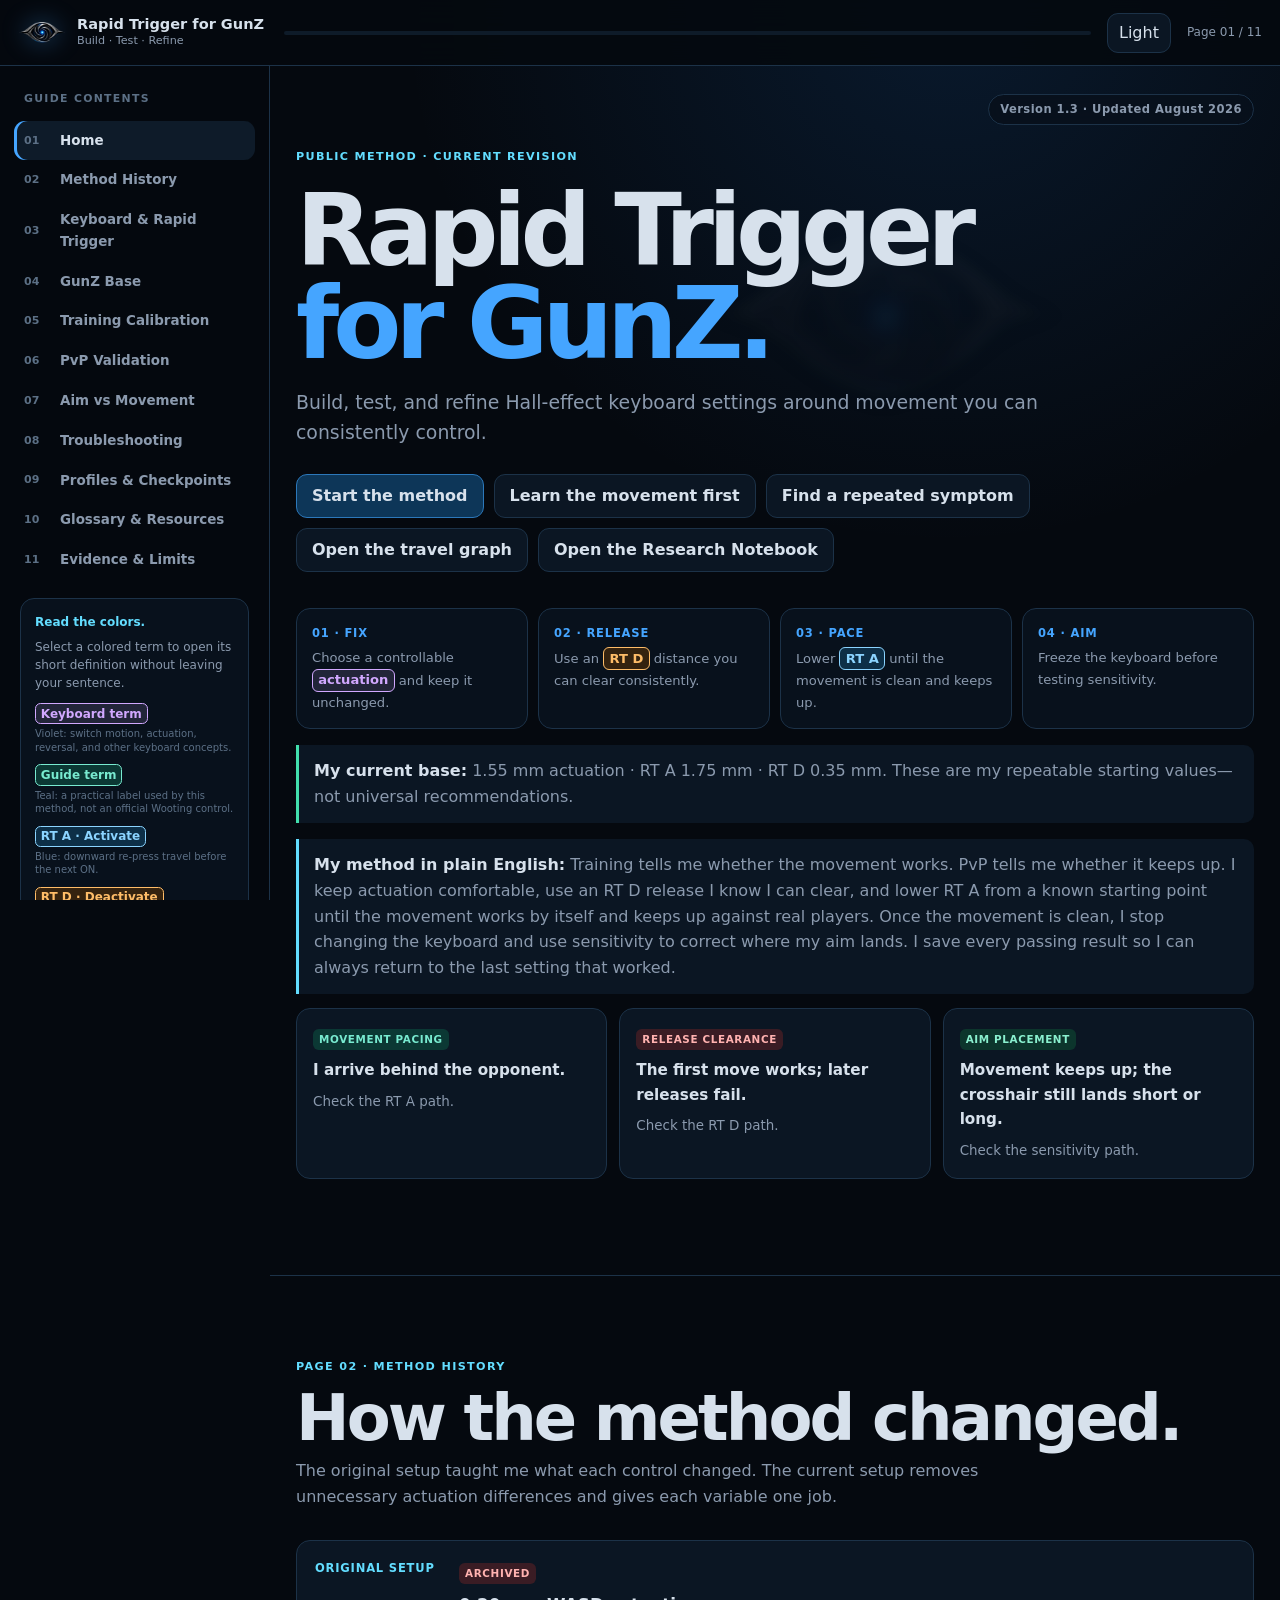
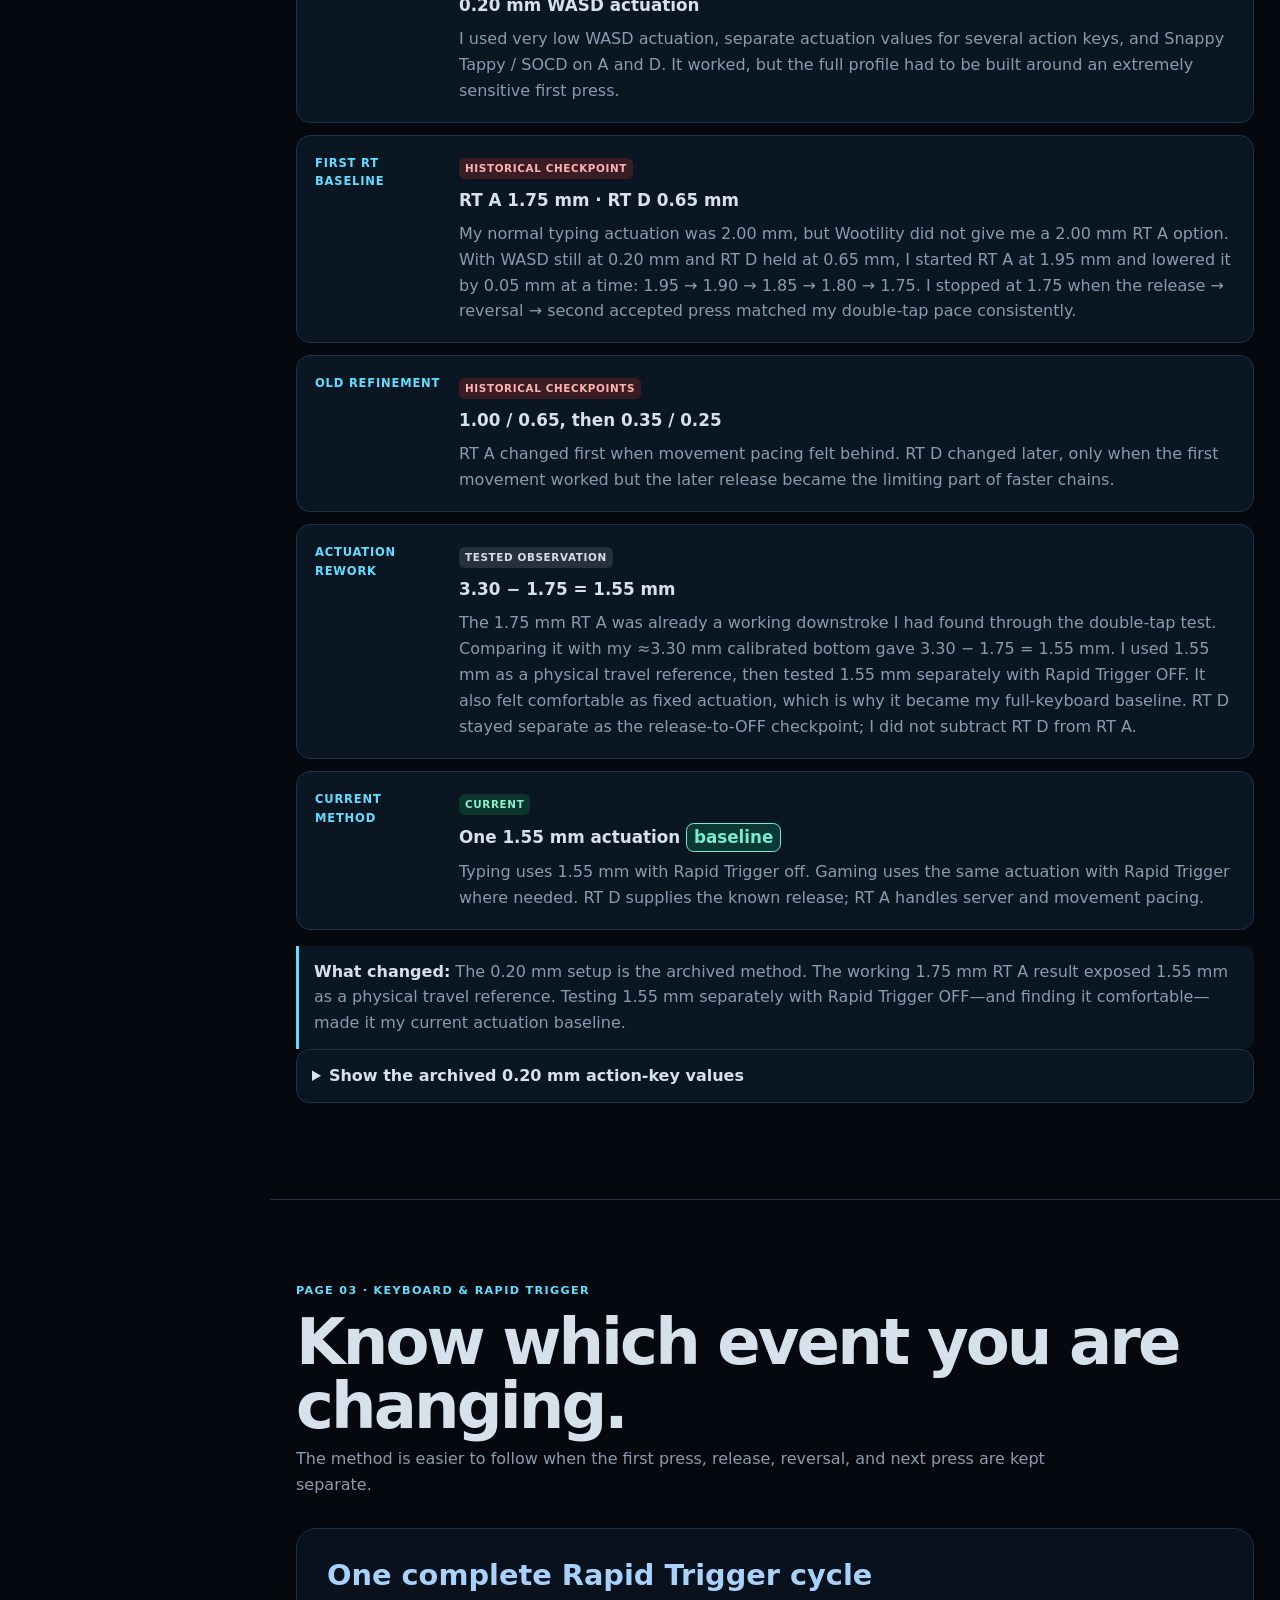
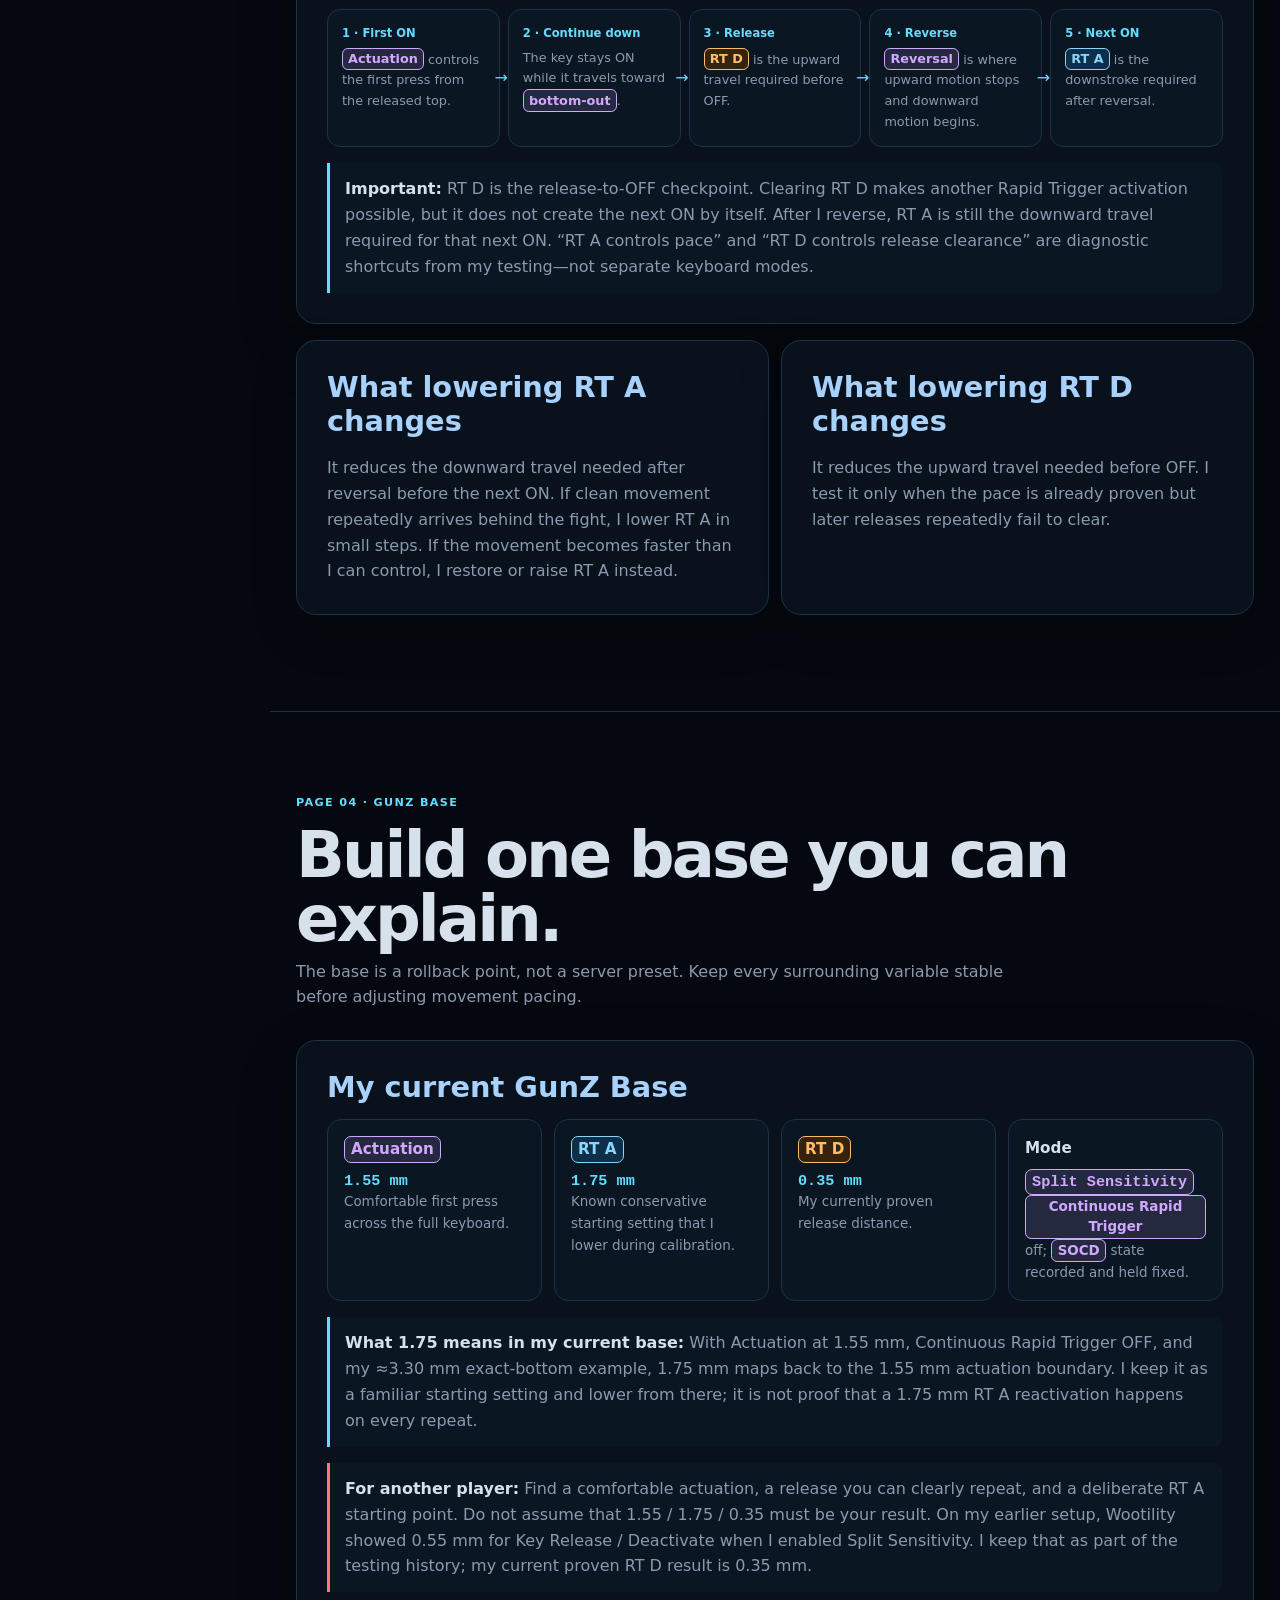
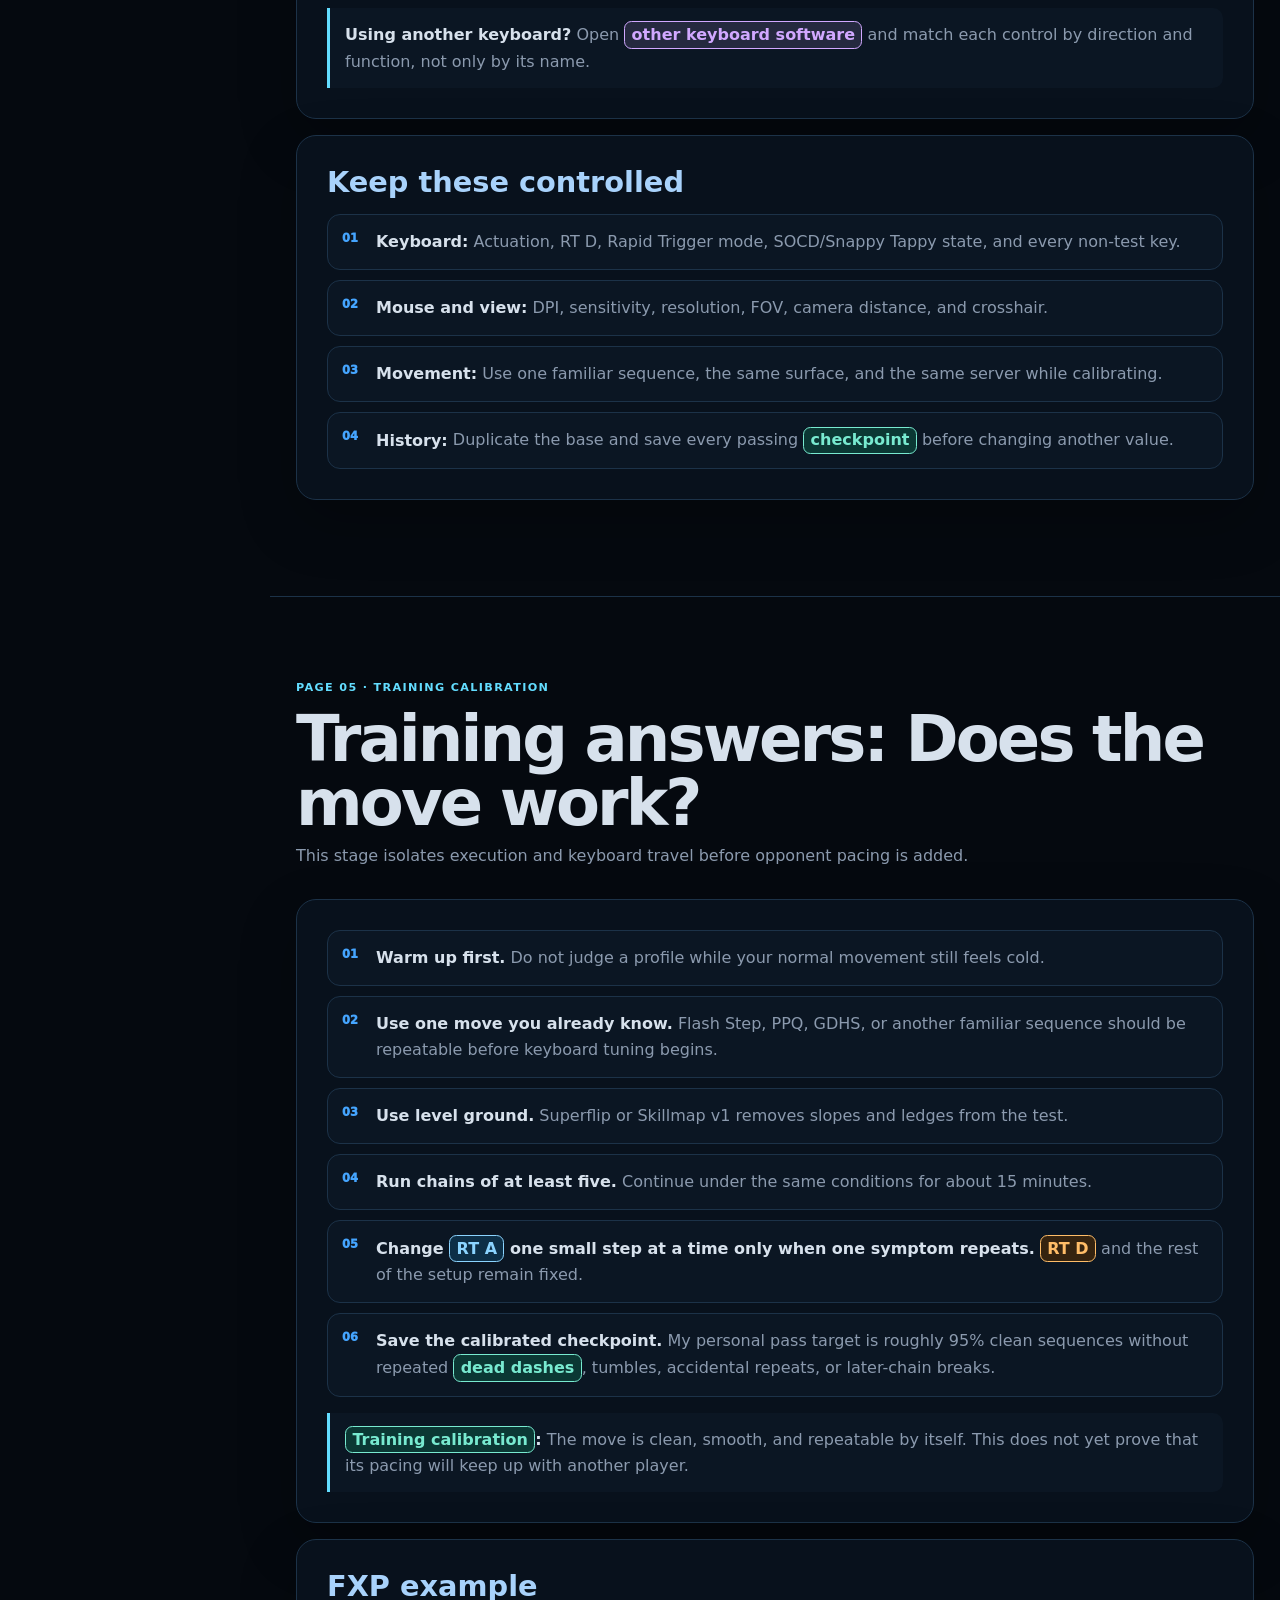
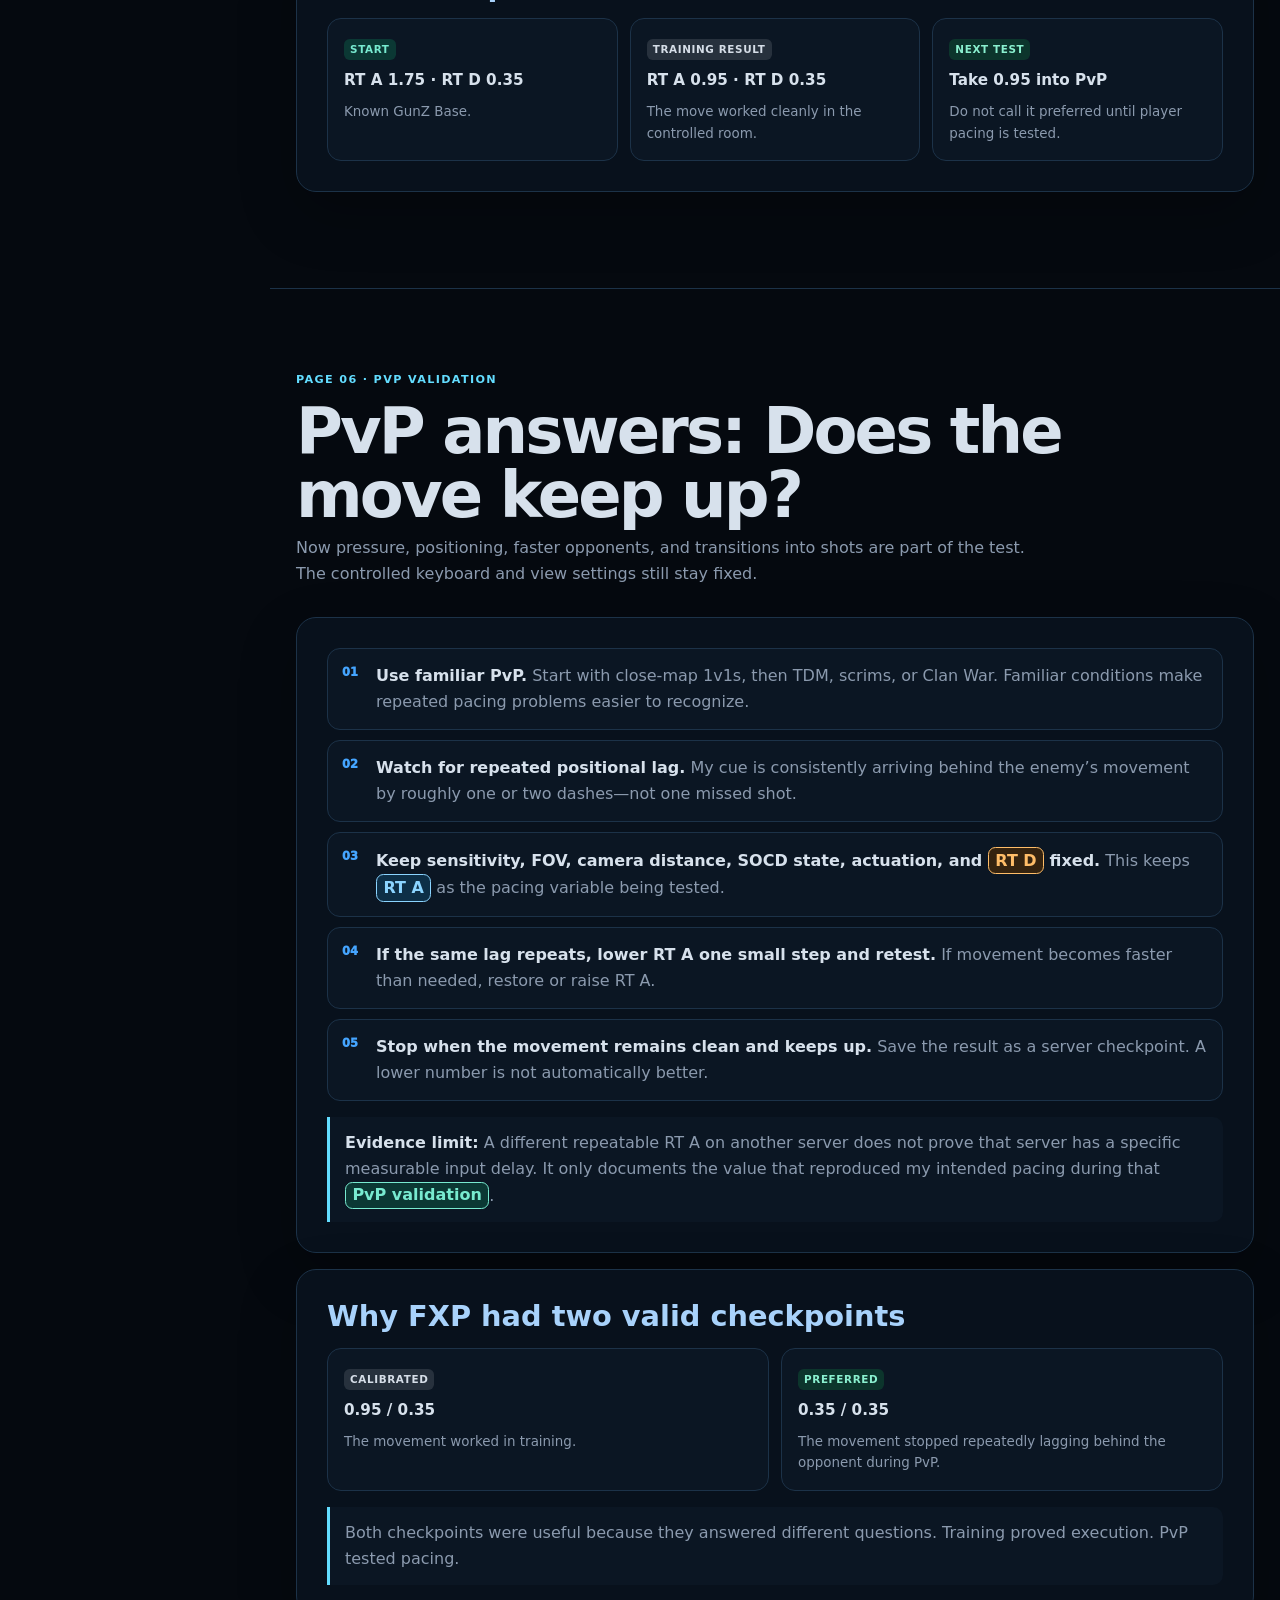
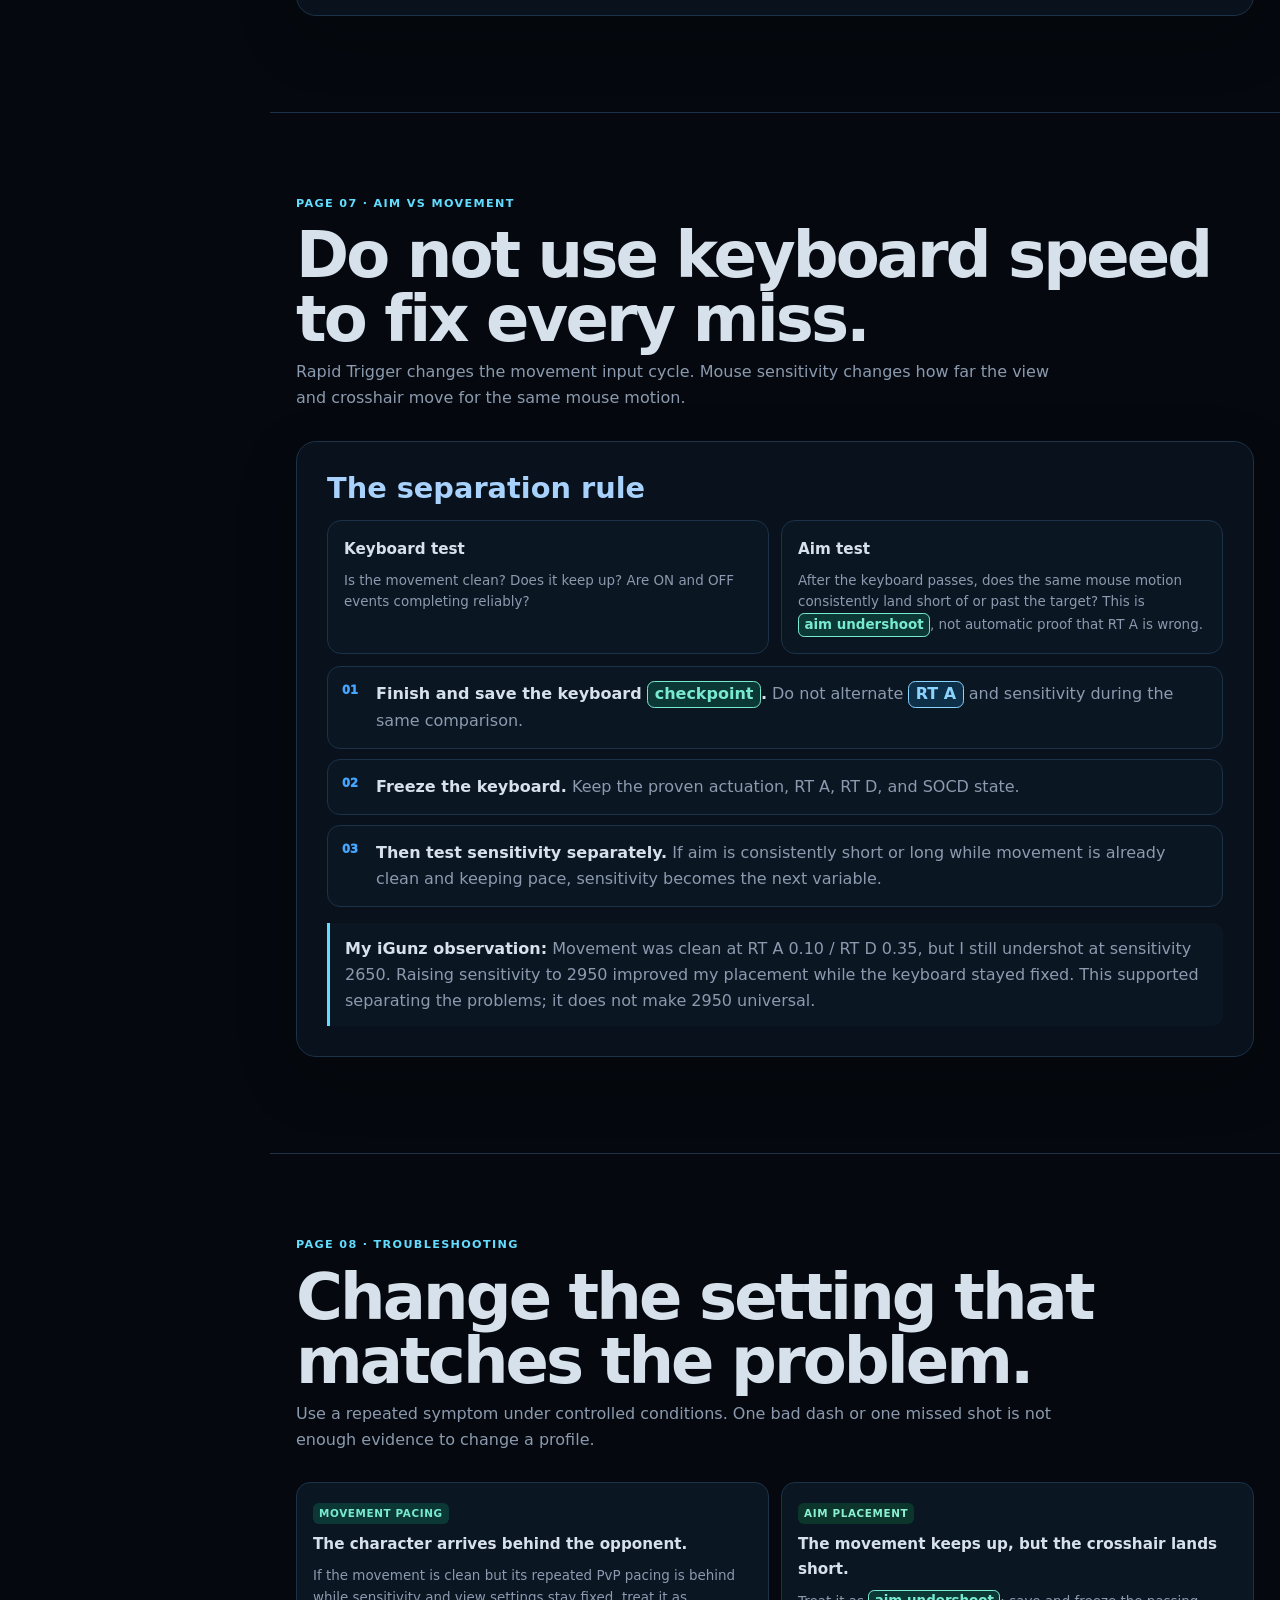
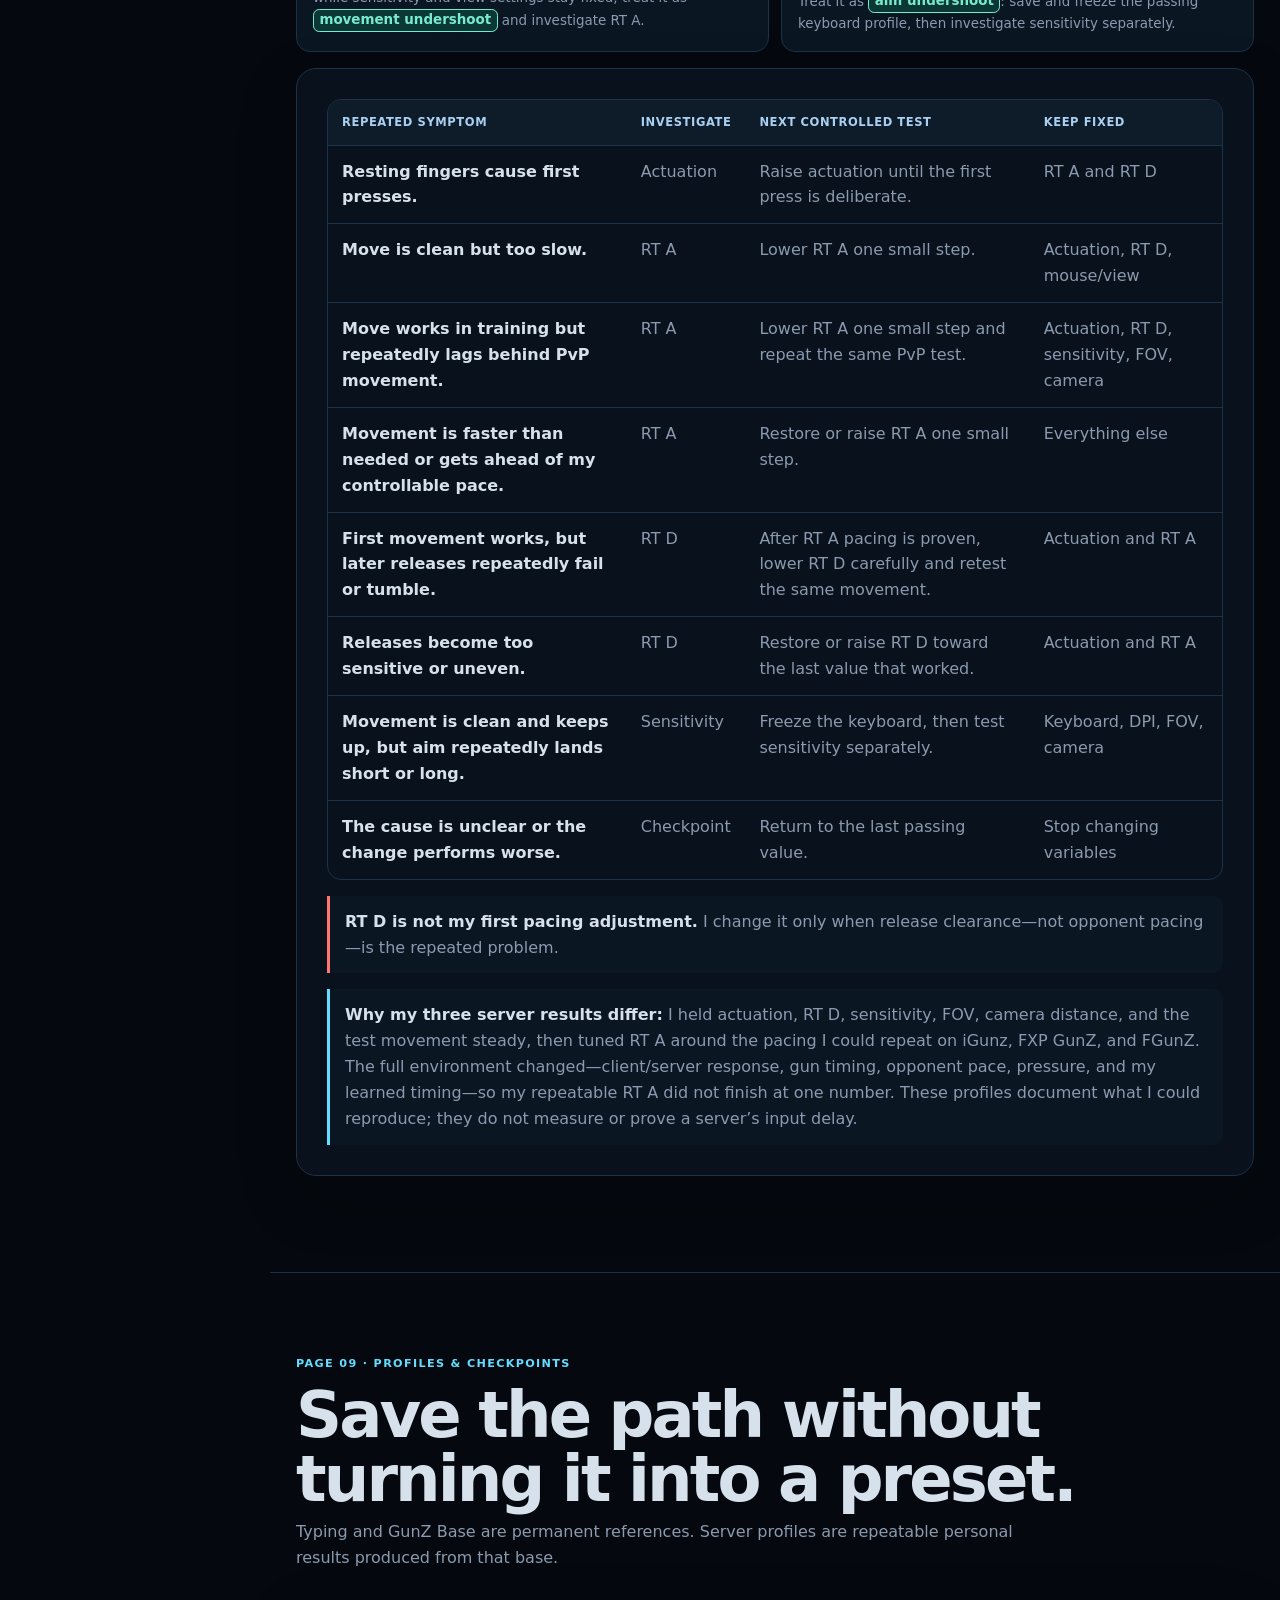
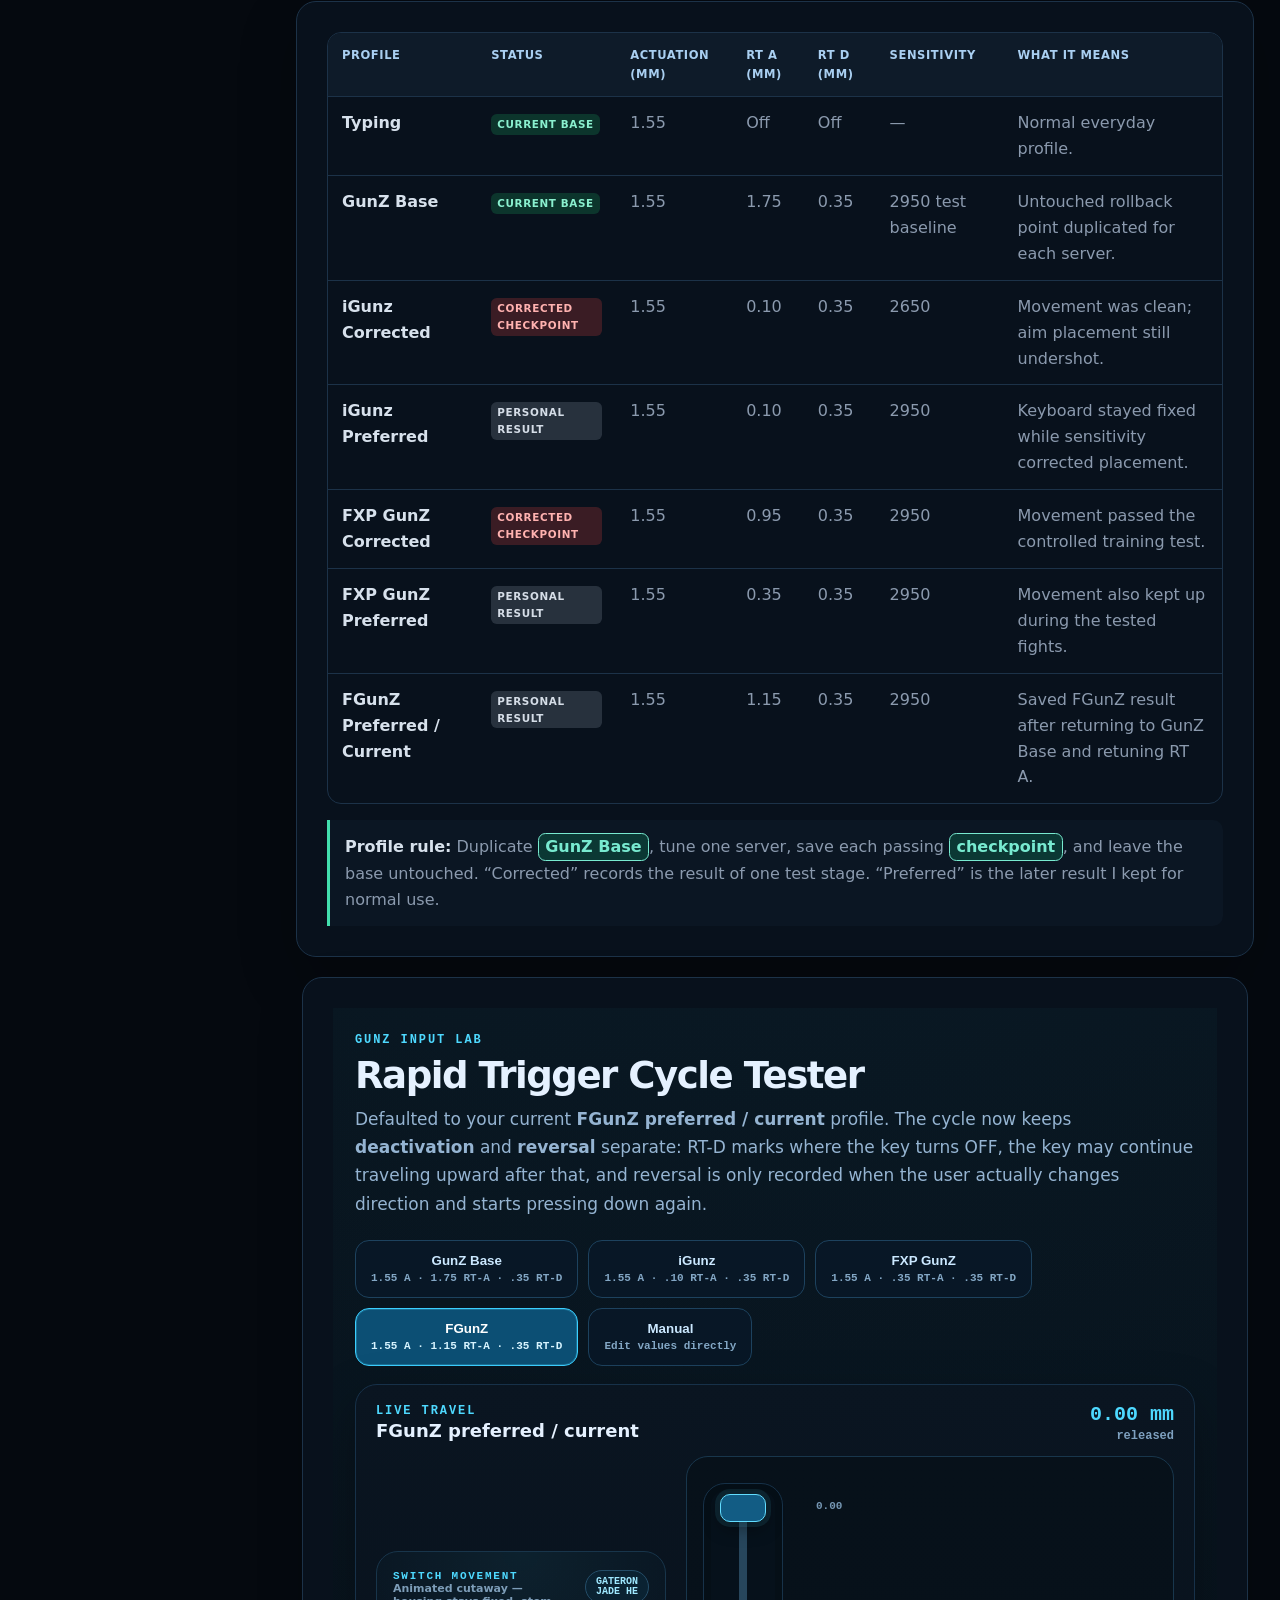
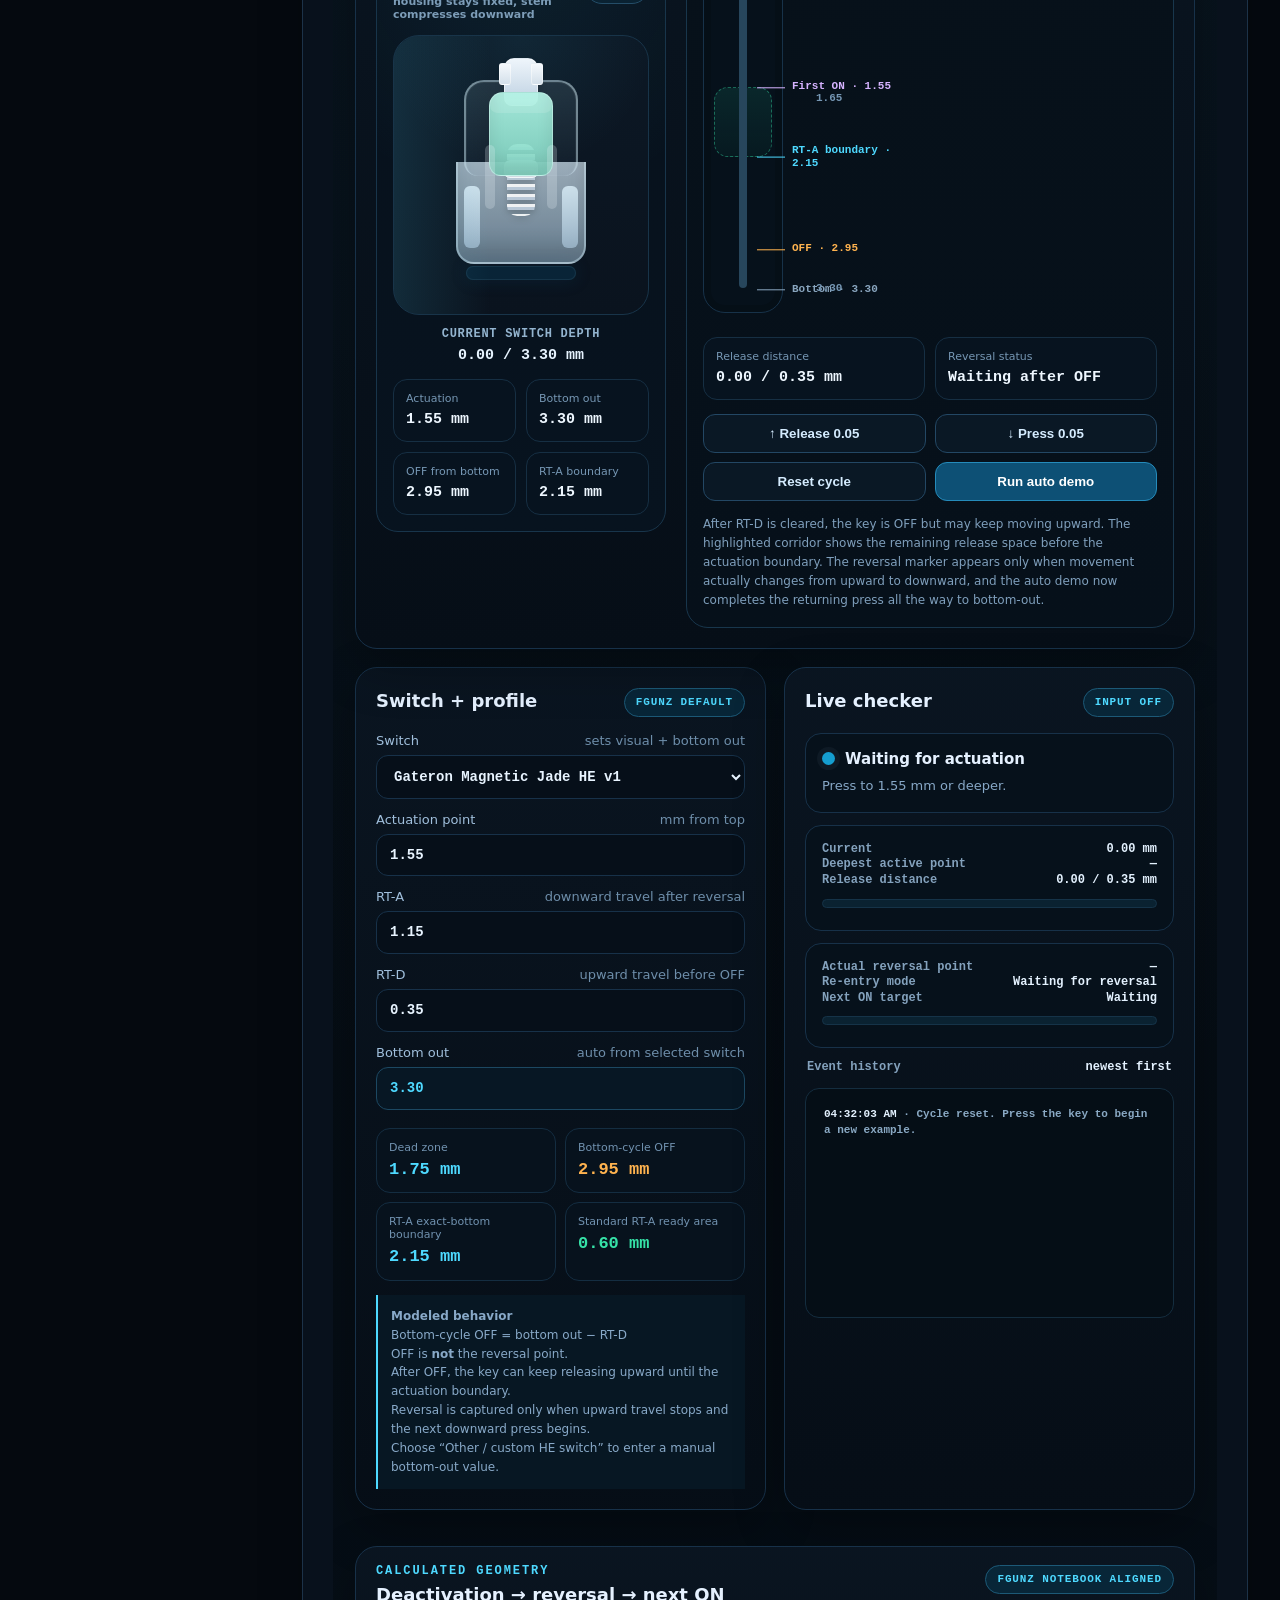
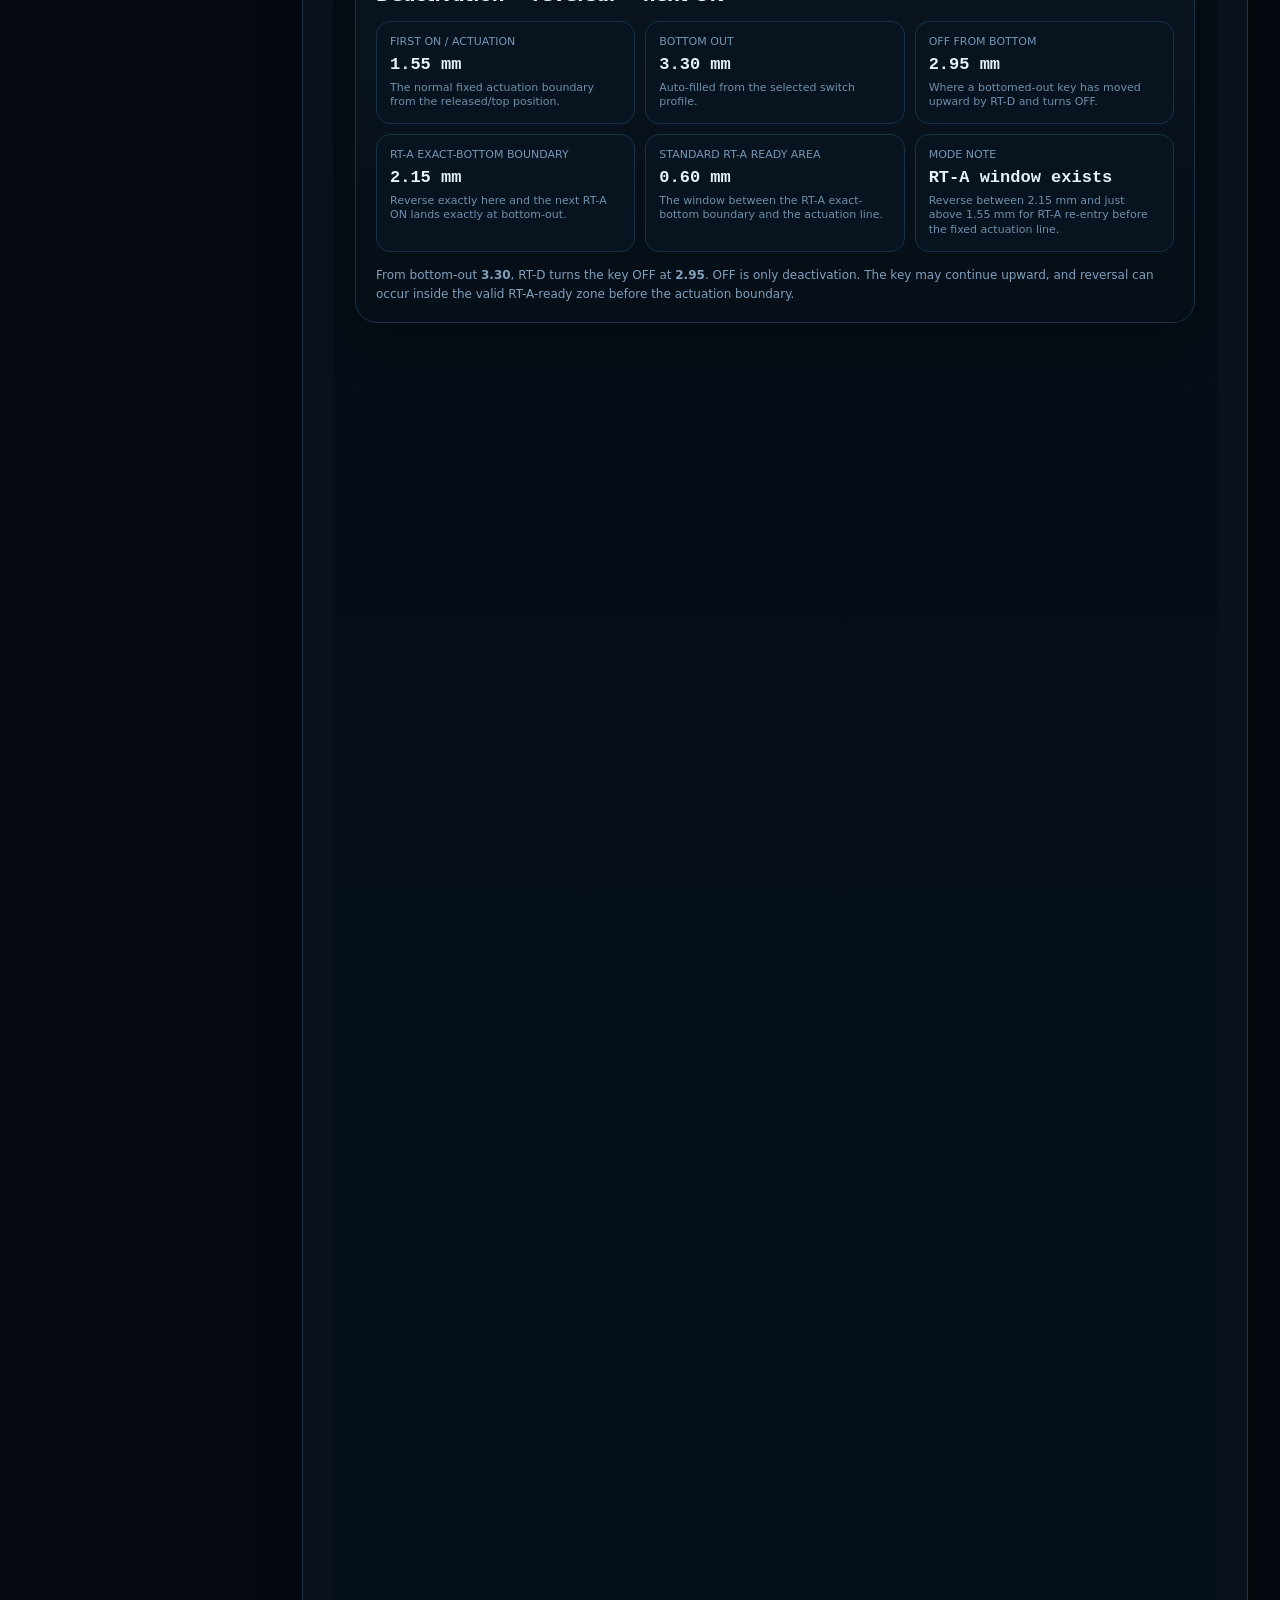
==== commit f0c565a0: "Add files via upload Add live social and canonical metadata" ====
--- a/index.html
+++ b/index.html
@@ -2,6 +2,11 @@
 
 <html data-theme="dark" lang="en">
 <head>
+<link rel="canonical" href="https://gunzinputlab.github.io/"/>
+<meta property="og:url" content="https://gunzinputlab.github.io/"/>
+<meta property="og:image" content="https://gunzinputlab.github.io/assets/social-preview.png"/>
+<meta name="twitter:card" content="summary_large_image"/>
+<meta name="twitter:image" content="https://gunzinputlab.github.io/assets/social-preview.png"/>
 <meta charset="utf-8"/>
 <meta content="width=device-width, initial-scale=1" name="viewport"/>
 <meta content="Build, test, and refine Hall-effect keyboard settings around movement you can consistently control." name="description"/>
@@ -12,10 +17,8 @@
 <meta content="Rapid Trigger for GunZ" property="og:site_name"/>
 <meta content="Rapid Trigger for GunZ" property="og:title"/>
 <meta content="Build, test, and refine Hall-effect keyboard settings around movement you can consistently control." property="og:description"/>
-<meta content="summary" name="twitter:card"/>
 <meta content="Rapid Trigger for GunZ" name="twitter:title"/>
 <meta content="Build, test, and refine Hall-effect keyboard settings around movement you can consistently control." name="twitter:description"/>
-<!-- Add canonical, og:url, og:image, and twitter:image only after the final GitHub Pages URL is live. The preview image is ready at assets/social-preview.png. -->
 <link href="assets/favicon.png" rel="icon" sizes="128x128" type="image/png"/>
 <link href="assets/favicon.png" rel="shortcut icon" type="image/png"/>
 <link href="assets/favicon.png" rel="apple-touch-icon" sizes="128x128"/>
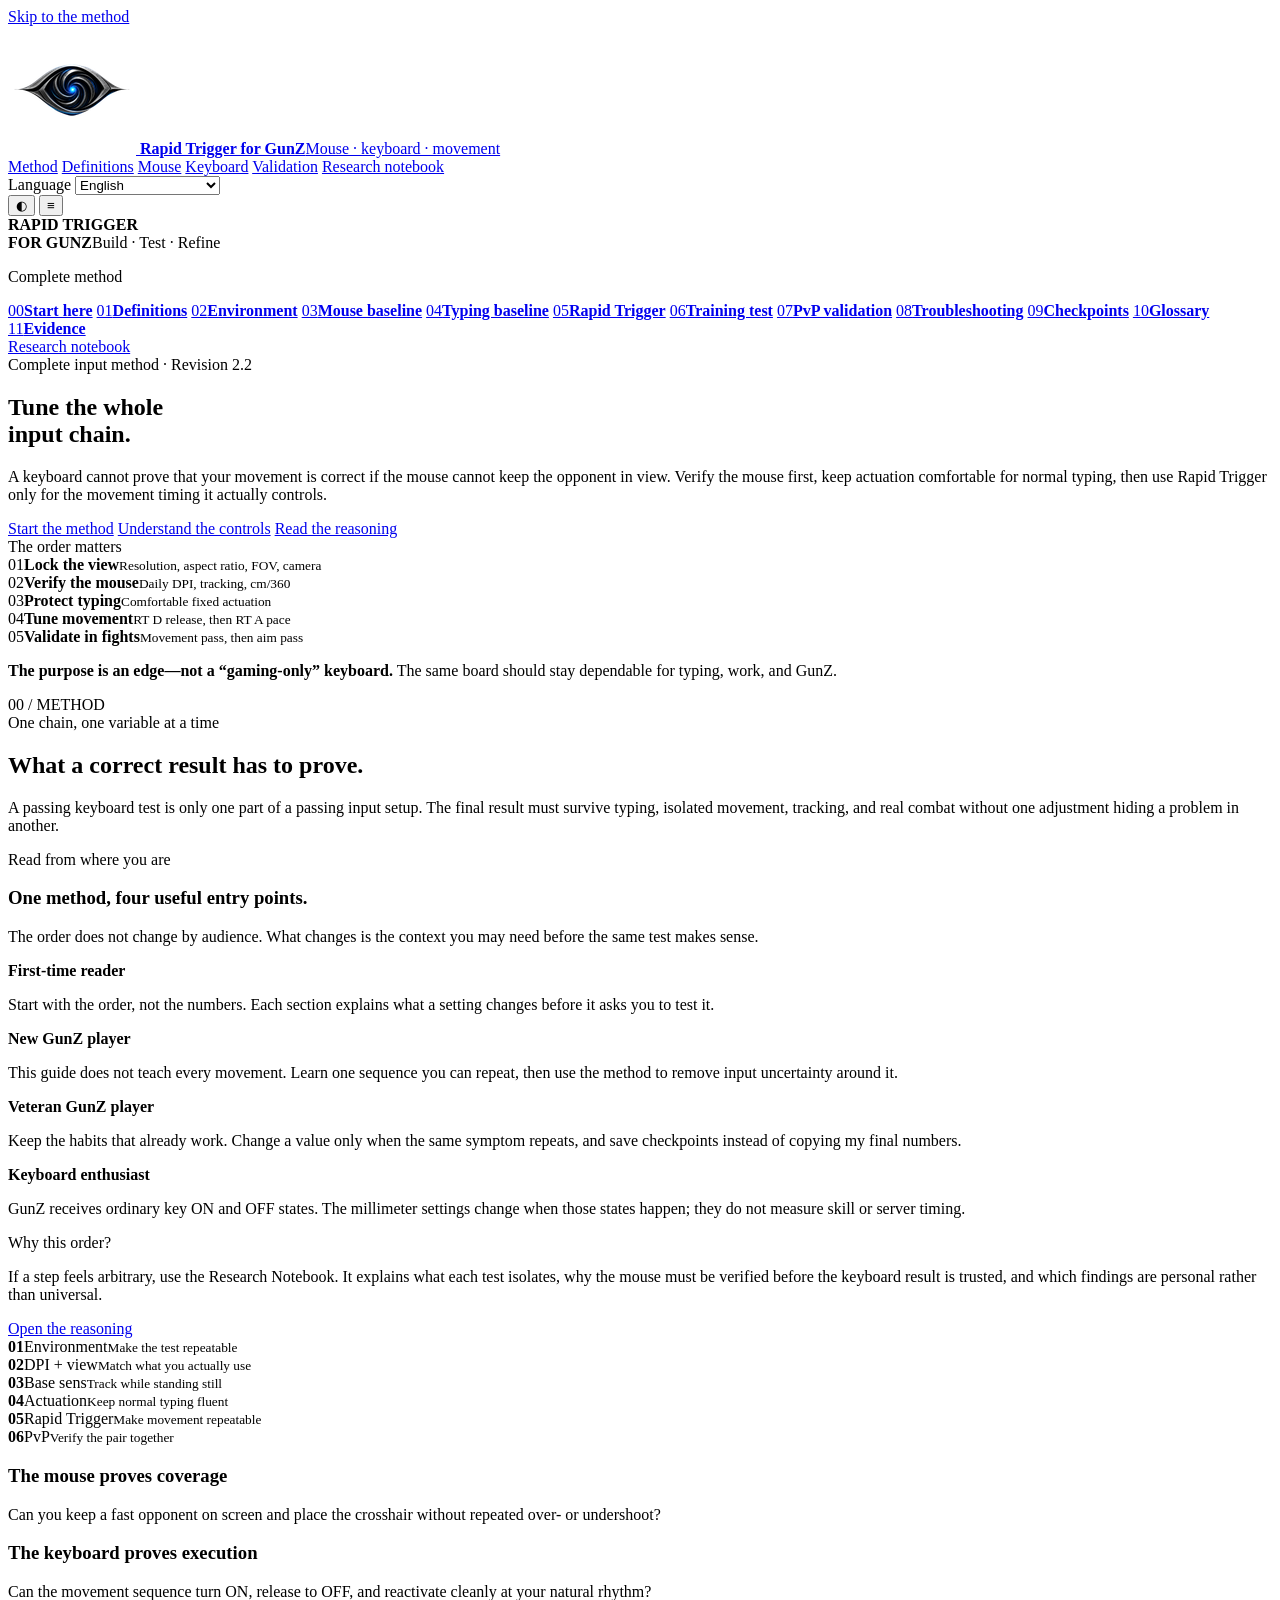
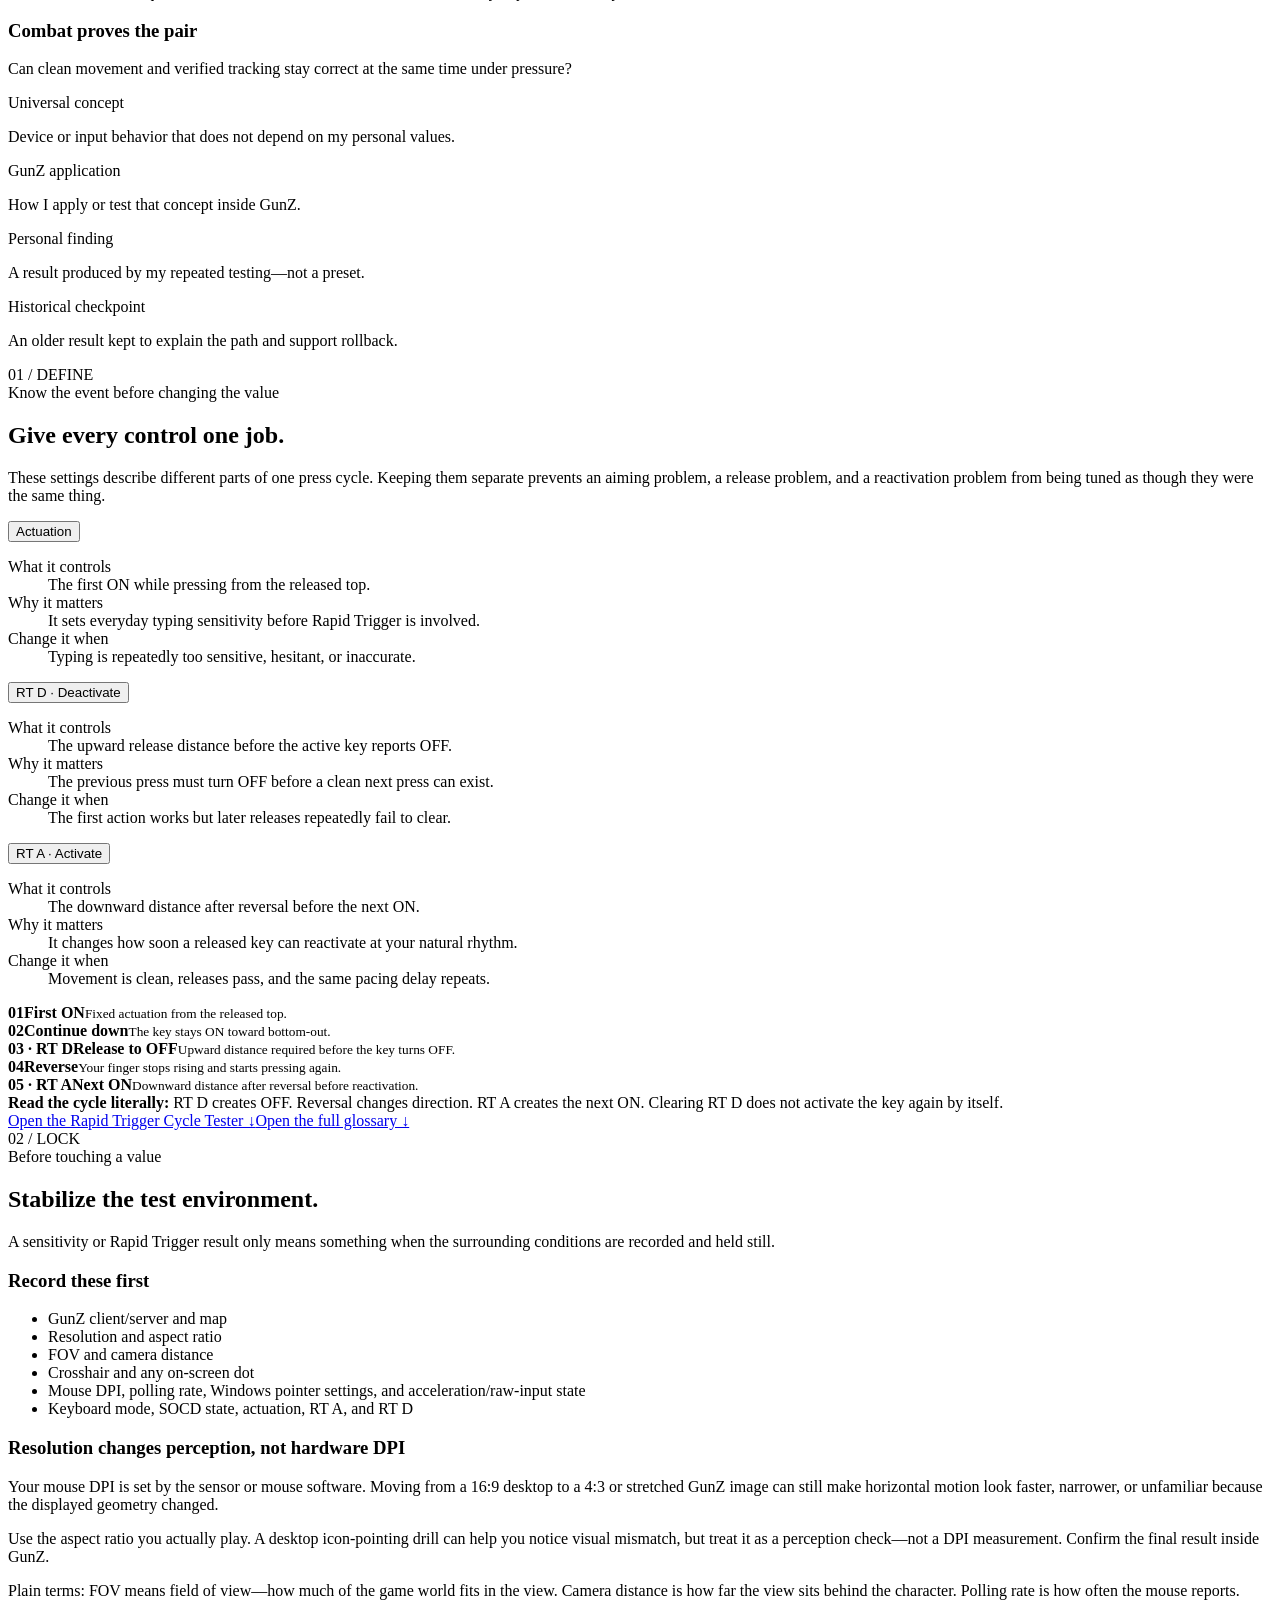
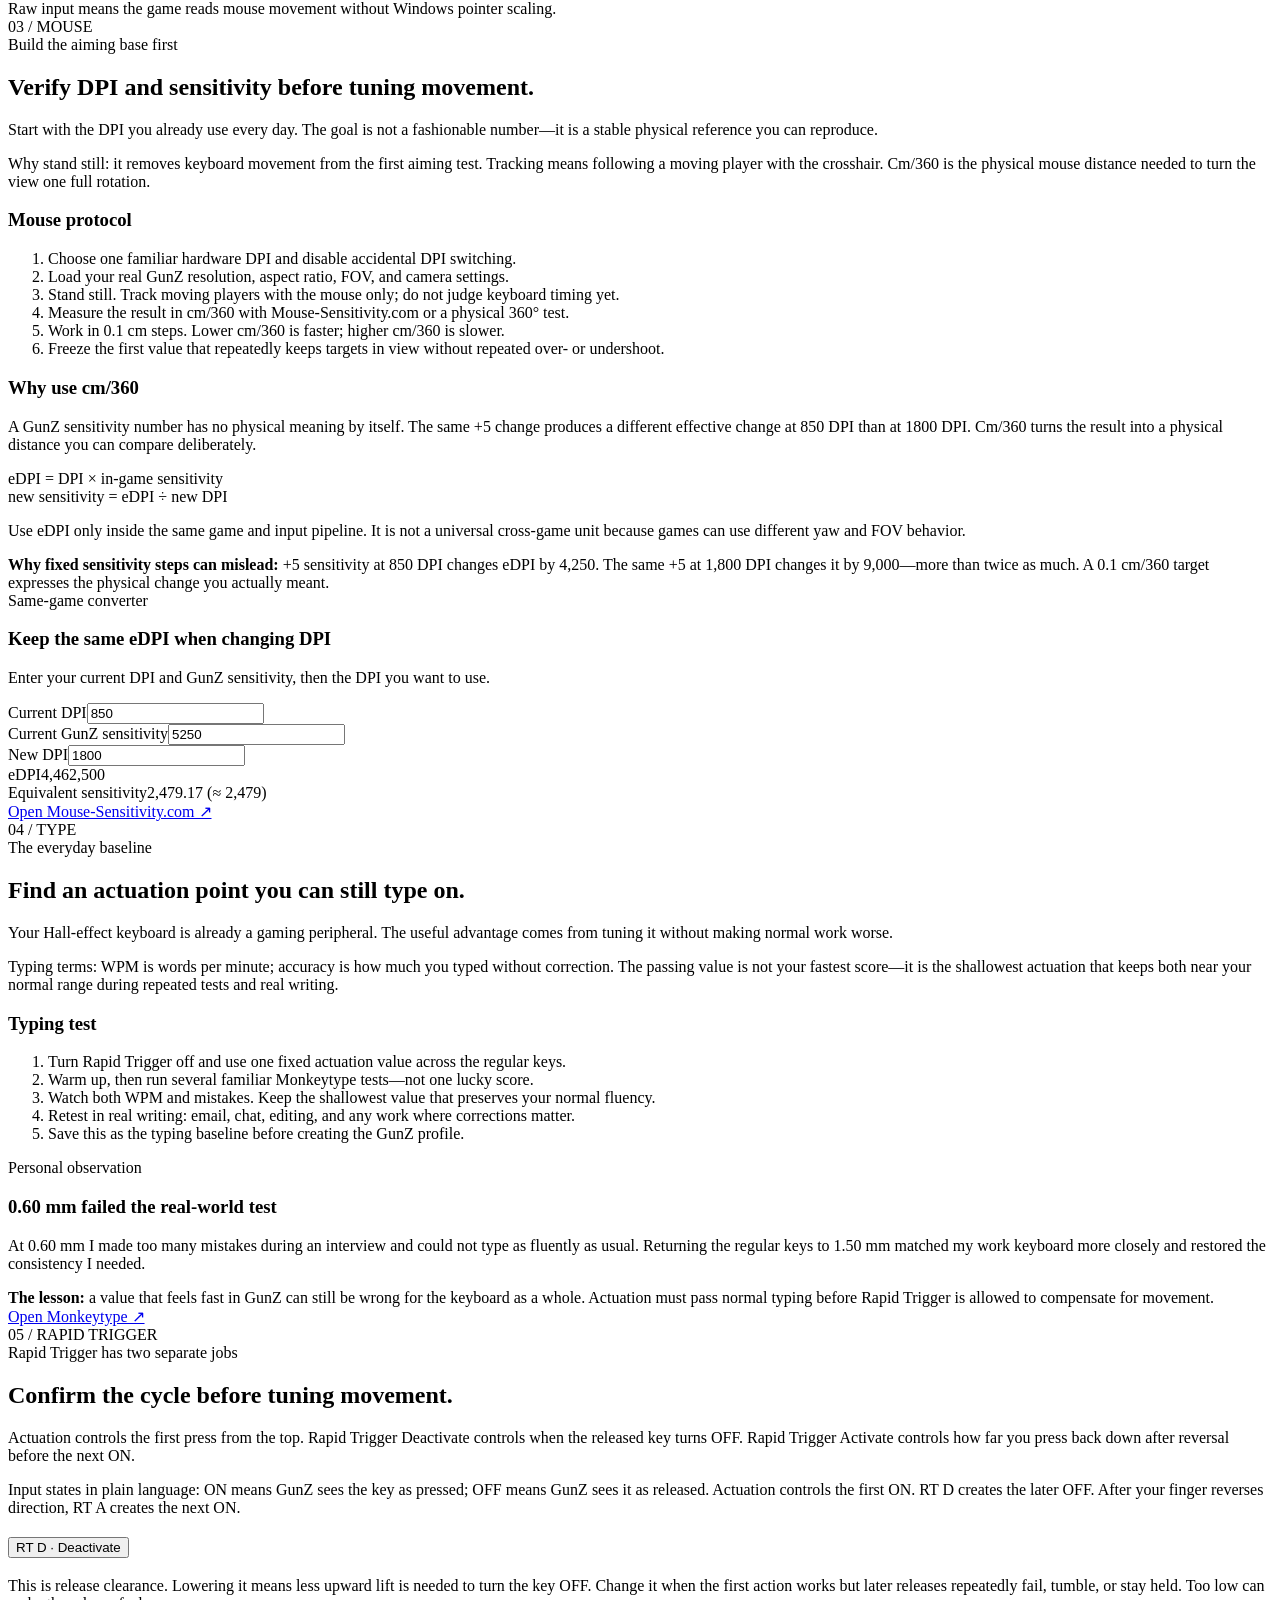
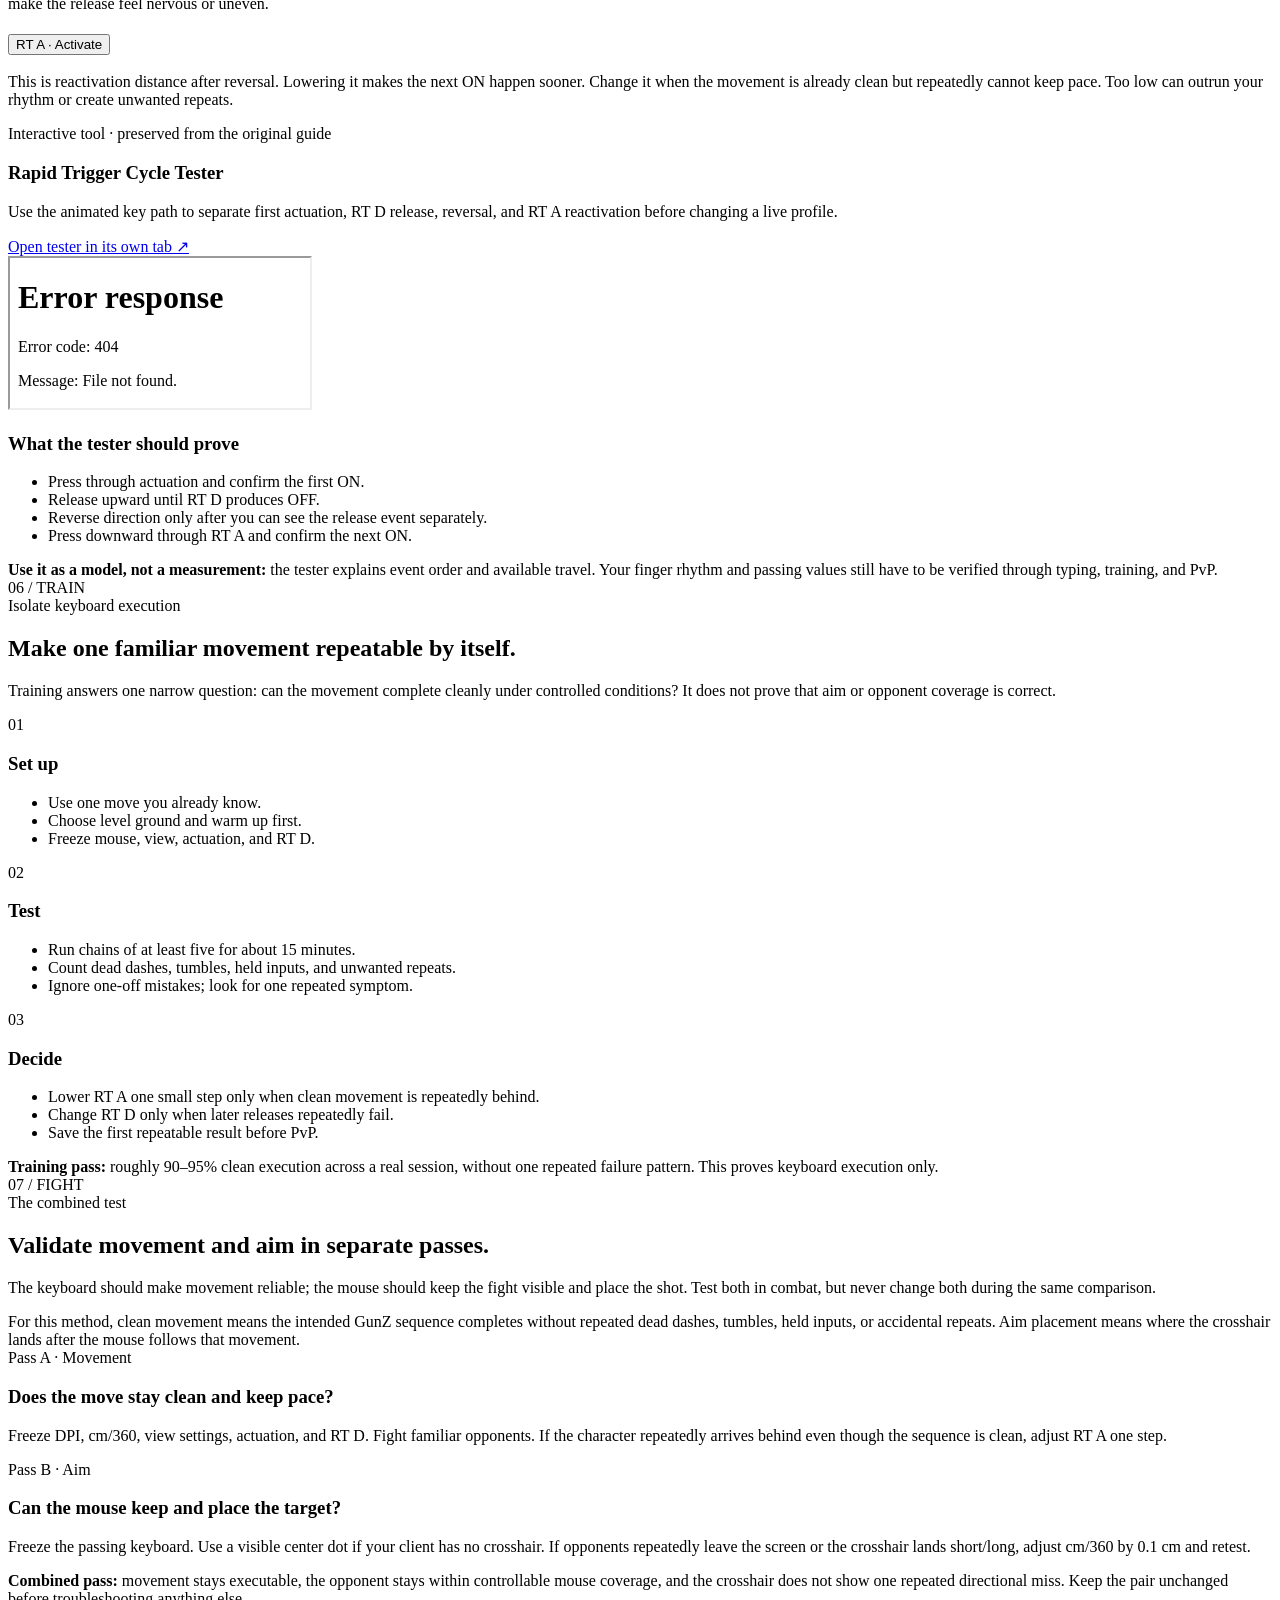
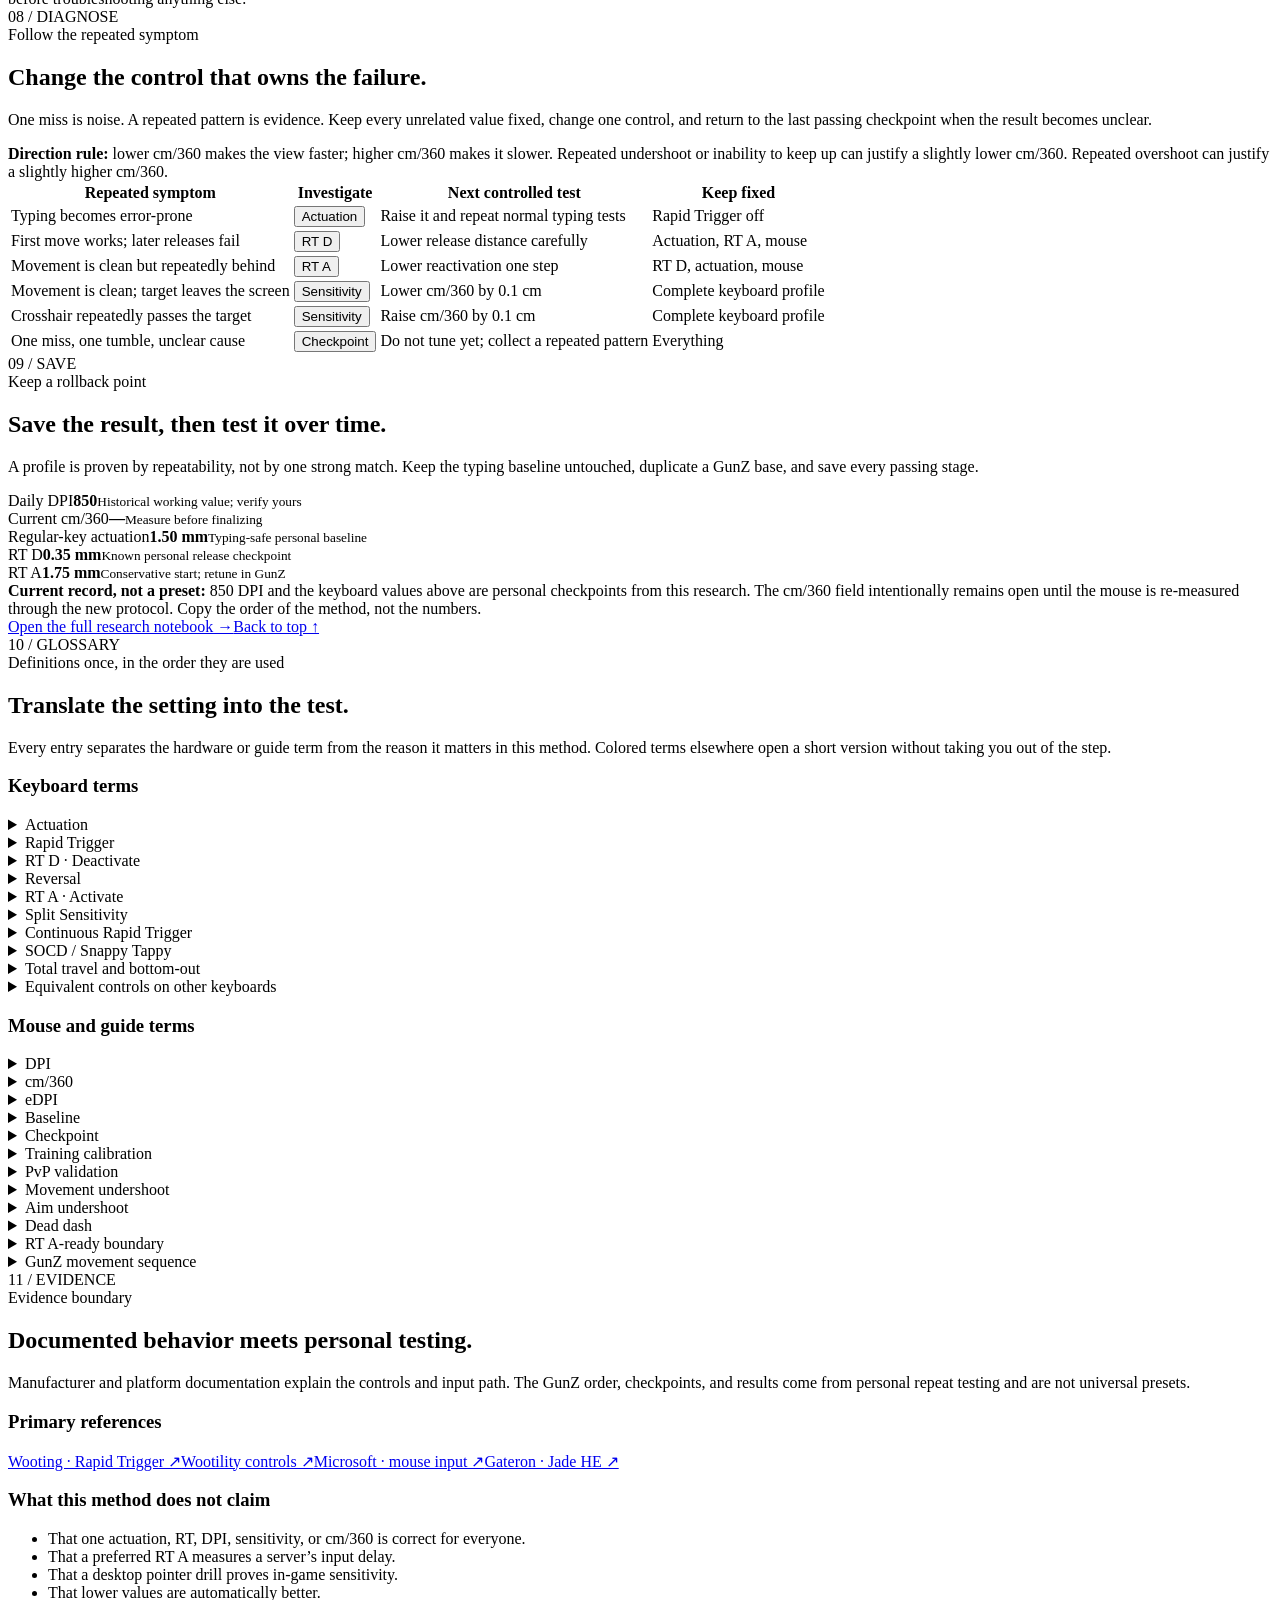
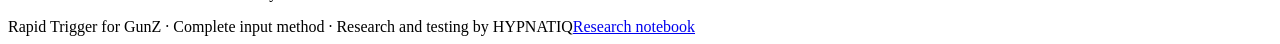
==== commit 02bc3ebb: "Add files via upload Updated website draft - Need to confirm wording/presentation" ====
--- a/index.html
+++ b/index.html
@@ -1,1486 +1,342 @@
-<!DOCTYPE html>
-
-<html data-theme="dark" lang="en">
+<!doctype html>
+<html lang="en" data-theme="dark">
 <head>
-<link rel="canonical" href="https://gunzinputlab.github.io/"/>
-<meta property="og:url" content="https://gunzinputlab.github.io/"/>
-<meta property="og:image" content="https://gunzinputlab.github.io/assets/social-preview.png"/>
-<meta name="twitter:card" content="summary_large_image"/>
-<meta name="twitter:image" content="https://gunzinputlab.github.io/assets/social-preview.png"/>
-<meta charset="utf-8"/>
-<meta content="width=device-width, initial-scale=1" name="viewport"/>
-<meta content="Build, test, and refine Hall-effect keyboard settings around movement you can consistently control." name="description"/>
-<meta content="#05090f" name="theme-color"/>
-<meta content="HYPNATIQ" name="author"/>
-<meta content="Rapid Trigger for GunZ" name="application-name"/>
-<meta content="website" property="og:type"/>
-<meta content="Rapid Trigger for GunZ" property="og:site_name"/>
-<meta content="Rapid Trigger for GunZ" property="og:title"/>
-<meta content="Build, test, and refine Hall-effect keyboard settings around movement you can consistently control." property="og:description"/>
-<meta content="Rapid Trigger for GunZ" name="twitter:title"/>
-<meta content="Build, test, and refine Hall-effect keyboard settings around movement you can consistently control." name="twitter:description"/>
-<link href="assets/favicon.png" rel="icon" sizes="128x128" type="image/png"/>
-<link href="assets/favicon.png" rel="shortcut icon" type="image/png"/>
-<link href="assets/favicon.png" rel="apple-touch-icon" sizes="128x128"/>
-<title>Rapid Trigger for GunZ</title>
-<style>
-    :root {
-      --header-h: 66px;
-      --banner-h: 50px;
-      --sidebar-w: 270px;
-      --content-w: 1502px;
-      --bg: #05090f;
-      --panel: #08111c;
-      --panel-2: #0b1623;
-      --panel-3: #0e1b29;
-      --line: #1c3248;
-      --text: #d7e1ec;
-      --muted: #8b9aae;
-      --faint: #5c7086;
-      --blue: #45a5ff;
-      --cyan: #63ddff;
-      --green: #42dfad;
-      --amber: #ffbd68;
-      --violet: #d1a8ff;
-      --red: #ff8c78;
-      --radius: 20px;
-      color-scheme: dark;
-    }
-
-    html[data-theme="light"] {
-      --bg: #edf3f8;
-      --panel: #ffffff;
-      --panel-2: #f5f8fb;
-      --panel-3: #eaf1f7;
-      --line: #cbd9e6;
-      --text: #172436;
-      --muted: #5f6f82;
-      --faint: #8391a2;
-      --blue: #1f75bb;
-      --cyan: #167aa9;
-      --green: #187556;
-      --amber: #8e551c;
-      --violet: #7143a1;
-      --red: #a14539;
-      color-scheme: light;
-    }
-
-    * { box-sizing: border-box; }
-    html {
-      scroll-behavior: smooth;
-      scroll-padding-top: calc(var(--header-h) + var(--banner-h) + 20px);
-      -webkit-text-size-adjust: 100%;
-      text-size-adjust: 100%;
-    }
-    body {
-      position: relative;
-      margin: 0;
-      color: var(--text);
-      background:
-        radial-gradient(circle at 74% 0%, rgba(30,111,201,.16), transparent 34rem),
-        var(--bg);
-      font-family: Inter, ui-sans-serif, system-ui, -apple-system, BlinkMacSystemFont, "Segoe UI", sans-serif;
-      font-size: 16px;
-      line-height: 1.62;
-      overflow-x: hidden;
-      overflow-wrap: break-word;
-    }
-    body::before {
-      content: "";
-      position: fixed;
-      top: 112px;
-      right: clamp(52px, 9vw, 150px);
-      width: min(44vw, 640px);
-      height: min(44vw, 412px);
-      background: url("assets/hero-watermark.png") center / contain no-repeat;
-      opacity: .16;
-      filter: saturate(.9);
-      pointer-events: none;
-      z-index: 0;
-      transform: translateZ(0);
-    }
-    a { color: inherit; }
-    button, input { font: inherit; }
-    button { color: inherit; }
-    :focus-visible { outline: 2px solid var(--cyan); outline-offset: 3px; }
-    ::selection { color: #03101b; background: var(--cyan); }
-
-    .skip-link {
-      position: fixed; z-index: 2000; top: 8px; left: 12px;
-      padding: 10px 14px; border: 1px solid var(--cyan); border-radius: 10px;
-      color: var(--text); background: var(--panel); text-decoration: none;
-      transform: translateY(-160%); transition: transform .15s ease;
-    }
-    .skip-link:focus { transform: translateY(0); }
-
-    .site-header {
-      position: fixed; z-index: 1000; inset: 0 0 auto 0;
-      display: flex; align-items: center; gap: 16px;
-      min-height: 66px; padding: 9px 18px;
-      border-bottom: 1px solid var(--line);
-      background: color-mix(in srgb, var(--bg) 90%, transparent);
-      backdrop-filter: blur(18px);
-    }
-    .menu-button, .theme-toggle {
-      min-width: 40px; min-height: 40px; padding: 0 11px;
-      border: 1px solid var(--line); border-radius: 11px;
-      color: var(--text); background: var(--panel-2); cursor: pointer;
-    }
-    .menu-button { display: none; }
-    .brand {
-      display: flex; align-items: center; gap: 11px; min-width: 250px;
-      text-decoration: none;
-    }
-    .brand-mark {
-      object-position: center;
-      display: block; width: 48px; height: 34px; object-fit: contain;
-      filter: drop-shadow(0 0 12px rgba(69,165,255,.32));
-    }
-    .brand strong { display: block; font-size: .91rem; line-height: 1.2; }
-    .brand small { display: block; color: var(--muted); font-size: .7rem; }
-    .progress-track { flex: 1; min-width: 60px; height: 4px; border-radius: 99px; background: var(--panel-3); overflow: hidden; }
-    .progress-track span { display: block; width: 0; height: 100%; border-radius: inherit; background: linear-gradient(90deg,var(--blue),var(--cyan)); }
-    .page-indicator { color: var(--muted); font-size: .75rem; white-space: nowrap; }
-
-    .side-nav {
-      position: fixed; z-index: 900; top: var(--header-h); bottom: 0; left: 0;
-      width: var(--sidebar-w); padding: 22px 14px; overflow-y: auto;
-      border-right: 1px solid var(--line);
-      background: color-mix(in srgb, var(--bg) 92%, transparent);
-      backdrop-filter: blur(14px);
-    }
-    .side-nav > p {
-      margin: 2px 10px 13px; color: var(--faint); font-size: .68rem;
-      font-weight: 900; text-transform: uppercase; letter-spacing: .12em;
-    }
-    .side-nav a {
-      display: grid; grid-template-columns: 28px minmax(0,1fr); align-items: center;
-      gap: 8px; padding: 9px 10px; border-radius: 11px;
-      color: var(--muted); font-size: .84rem; font-weight: 720; text-decoration: none;
-    }
-    .side-nav a span { color: var(--faint); font-size: .69rem; }
-    .side-nav a:hover { color: var(--text); background: var(--panel-2); }
-    .side-nav a.active { color: var(--text); background: var(--panel-3); box-shadow: inset 3px 0 var(--blue); }
-    .side-note {
-      margin: 18px 6px 0; padding: 14px; border: 1px solid var(--line);
-      border-radius: 14px; color: var(--muted); background: var(--panel);
-      font-size: .75rem;
-    }
-    .side-note strong { color: var(--cyan); }
-    .side-note-intro { display: block; margin: 6px 0 11px; line-height: 1.5; }
-    .color-key { display: grid; gap: 10px; }
-    .color-key-item { display: grid; gap: 3px; }
-    .color-key-item .term-link { width: max-content; max-width: 100%; cursor: default; }
-    .color-key-item small { color: var(--faint); line-height: 1.35; }
-
-    .section-banner {
-      position: fixed; z-index: 850; top: var(--header-h); right: 0; left: var(--sidebar-w);
-      height: var(--banner-h); border-bottom: 1px solid var(--line);
-      background: color-mix(in srgb, var(--bg) 94%, transparent); backdrop-filter: blur(14px);
-      opacity: 0; pointer-events: none; transform: translateY(-110%);
-      transition: opacity .16s ease, transform .18s ease;
-    }
-    .section-banner.show { opacity: 1; pointer-events: auto; transform: translateY(0); }
-    .section-banner-inner {
-      display: grid; grid-template-columns: auto minmax(0,1fr) auto; align-items: center; gap: 12px;
-      width: min(var(--content-w), calc(100% - 34px)); height: 100%; margin: auto;
-    }
-    .section-banner b { color: var(--blue); font-size: .65rem; letter-spacing: .1em; text-transform: uppercase; white-space: nowrap; }
-    .section-banner span { overflow: hidden; color: var(--text); font-size: .84rem; font-weight: 800; text-overflow: ellipsis; white-space: nowrap; }
-    .section-banner a { color: var(--cyan); font-size: .7rem; font-weight: 800; text-decoration: none; white-space: nowrap; }
-
-    main { position: relative; z-index: 1; min-width: 0; margin-left: var(--sidebar-w); padding-top: var(--header-h); }
-    .hero, .chapter { border-bottom: 1px solid var(--line); }
-    .hero {
-      display: grid; place-items: center; min-height: 78vh;
-      padding: 88px 28px 70px;
-    }
-    .hero-inner { width: min(var(--content-w),100%); }
-    .hero-lead { display: grid; grid-template-columns: minmax(0,1fr); gap: 0; align-items: start; max-width: 900px; }
-    .hero-logo, .version-stamp { display: none !important; }
-    .eyebrow, .kicker {
-      color: var(--cyan); font-size: .7rem; font-weight: 900;
-      letter-spacing: .12em; text-transform: uppercase;
-    }
-    .hero h1 {
-      max-width: 850px; margin: 18px 0 16px;
-      font-size: clamp(3rem,8vw,6.2rem); line-height: .94; letter-spacing: -.06em;
-    }
-    .hero h1 span { color: var(--blue); }
-    .lede { max-width: 760px; margin: 0; color: var(--muted); font-size: clamp(1rem,2vw,1.18rem); }
-    .hero-actions { display: flex; flex-wrap: wrap; gap: 10px; margin-top: 26px; }
-    .button {
-      display: inline-flex; align-items: center; min-height: 44px; padding: 0 15px;
-      border: 1px solid var(--line); border-radius: 11px;
-      color: var(--text); background: var(--panel-2); font-weight: 820; text-decoration: none;
-    }
-    .button.primary { border-color: #2c78ba; background: #0d3658; }
-    .button:hover { border-color: var(--blue); }
-    .method-strip {
-      display: grid; grid-template-columns: repeat(4,minmax(0,1fr)); gap: 10px;
-      margin-top: 36px;
-    }
-    .method-strip div { padding: 15px; border: 1px solid var(--line); border-radius: 14px; background: var(--panel); }
-    .method-strip b { display: block; color: var(--blue); font-size: .72rem; text-transform: uppercase; letter-spacing: .07em; }
-    .method-strip span { display: block; margin-top: 5px; color: var(--muted); font-size: .82rem; }
-
-    .chapter {
-      min-width: 0; padding: 82px 26px 96px;
-      scroll-margin-top: calc(var(--header-h) + var(--banner-h));
-    }
-    .chapter-inner { width: min(var(--content-w),100%); margin: auto; isolation: isolate; }
-    .chapter-header { margin-bottom: 30px; }
-    .chapter h2 { margin: 10px 0 8px; font-size: clamp(2.25rem,5vw,4rem); line-height: 1; letter-spacing: -.045em; }
-    .chapter-header p { max-width: 760px; margin: 0; color: var(--muted); }
-
-    .panel {
-      min-width: 0; margin-top: 16px; padding: clamp(20px,3vw,30px);
-      border: 1px solid var(--line); border-radius: var(--radius); background: var(--panel);
-      box-shadow: 0 18px 48px rgba(0,0,0,.16);
-    }
-    .panel.sticky-card,
-    .sticky-group.sticky-card {
-      position: sticky; top: var(--sticky-top,calc(var(--header-h) + var(--banner-h) + 16px));
-      z-index: var(--sticky-z,10); transform: scale(var(--sticky-scale,1));
-      transform-origin: top center; filter: brightness(var(--sticky-brightness,1));
-      transition: transform .08s linear, filter .08s linear;
-    }
-    .panel.sticky-card { box-shadow: 0 22px 58px rgba(0,0,0,.24); }
-    .sticky-group.sticky-card { isolation:isolate; }
-    .chapter-inner.sticky-flow > .panel.sticky-card,
-    .chapter-inner.sticky-flow > .sticky-group.sticky-card {
-      position: relative; top: auto !important; z-index: auto !important;
-      transform: none !important; filter: none !important;
-    }
-    .panel h3 { margin: 0 0 14px; color: #a8d2fb; font-size: clamp(1.25rem,2.6vw,1.8rem); line-height: 1.18; }
-    html[data-theme="light"] .panel h3 { color: #245f93; }
-    .panel > :last-child { margin-bottom: 0; }
-    .muted { color: var(--muted); }
-    .note {
-      margin: 16px 0 0; padding: 13px 15px; border-left: 3px solid var(--cyan);
-      border-radius: 0 10px 10px 0; color: var(--muted); background: var(--panel-2);
-    }
-    .note strong { color: var(--text); }
-    .warning { border-left-color: #ff7770; }
-    .evidence { border-left-color: var(--cyan); }
-    .current { border-left-color: var(--green); }
-
-    .grid-2, .grid-3, .value-grid, .resource-grid { display: grid; gap: 12px; }
-    .grid-2 { grid-template-columns: repeat(2,minmax(0,1fr)); }
-    .grid-3 { grid-template-columns: repeat(3,minmax(0,1fr)); }
-    .value-grid { grid-template-columns: repeat(4,minmax(0,1fr)); }
-    .resource-grid { grid-template-columns: repeat(2,minmax(0,1fr)); }
-    .mini-card, .value-card {
-      min-width: 0; padding: 16px; border: 1px solid var(--line);
-      border-radius: 14px; background: var(--panel-2);
-    }
-    .mini-card h4, .value-card h4 { margin: 0 0 8px; color: var(--text); font-size: .95rem; }
-    .mini-card p, .value-card p { margin: 0; color: var(--muted); font-size: .84rem; }
-    .value-card strong { display: block; color: var(--cyan); font: 850 .95rem/1.35 ui-monospace, Consolas, monospace; }
-    .quick-grid { margin-top: 14px; }
-    .quick-card { color: inherit; text-decoration: none; }
-    .quick-card:hover { border-color: var(--blue); transform: translateY(-1px); }
-    .quick-card:focus-visible { border-color: var(--cyan); }
-    .badge {
-      display: inline-flex; width: fit-content; margin-bottom: 8px; padding: .2em .58em;
-      border-radius: .55em; font-size: .65rem; font-weight: 900; letter-spacing: .06em; text-transform: uppercase;
-    }
-    .badge.history { color: #ffb2b0; background: #3a1c24; }
-    .badge.current { color: #8af0cf; background: #0c352c; }
-    .badge.method { color: #78ead0; background: #0b3834; }
-    .badge.personal { color: #d5dde7; background: #27313d; }
-
-    .steps { margin: 0; padding: 0; list-style: none; counter-reset: step; display: grid; gap: 10px; }
-    .steps li {
-      position: relative; counter-increment: step; padding: 14px 14px 14px 48px;
-      border: 1px solid var(--line); border-radius: 13px; background: var(--panel-2);
-    }
-    .steps li::before {
-      content: counter(step,decimal-leading-zero); position: absolute; top: 14px; left: 14px;
-      color: var(--blue); font-size: .72rem; font-weight: 950;
-    }
-    .steps strong { color: var(--text); }
-    .steps span { color: var(--muted); }
-
-    .timeline { display: grid; gap: 12px; }
-    .timeline-item {
-      display: grid; grid-template-columns: 126px minmax(0,1fr); gap: 18px;
-      padding: 18px; border: 1px solid var(--line); border-radius: 14px; background: var(--panel-2);
-    }
-    .timeline-item .when { color: var(--cyan); font-size: .72rem; font-weight: 900; letter-spacing: .07em; text-transform: uppercase; }
-    .timeline-item h3 { margin: 0 0 7px; font-size: 1.05rem; }
-    .timeline-item p { margin: 0; color: var(--muted); }
-
-    .term-link {
-      display: inline; padding: .05em .4em; border: 1px solid currentColor;
-      border-radius: .46em; cursor: pointer; font: inherit; font-weight: 850; line-height: 1.5;
-      -webkit-box-decoration-break: clone; box-decoration-break: clone;
-    }
-    .term-tech { color: var(--violet); background: color-mix(in srgb,var(--violet) 13%,transparent); }
-    .term-guide { color: #78ead0; background: #0b3834; }
-    .term-a { color: #8bd4ff; background: #0d2f47; }
-    .term-d { color: var(--amber); background: #35230f; }
-    html[data-theme="light"] .term-guide { color: #146b5e; background: #d9f2ec; }
-    html[data-theme="light"] .term-a { color: #155d8c; background: #dceefa; }
-    html[data-theme="light"] .term-d { color: #744718; background: #fae9d4; }
-
-    .cycle {
-      display: grid; grid-template-columns: repeat(5,minmax(0,1fr)); gap: 8px;
-      margin-top: 16px;
-    }
-    .cycle div { position: relative; padding: 14px; border: 1px solid var(--line); border-radius: 13px; background: var(--panel-2); }
-    .cycle div:not(:last-child)::after { content: "→"; position: absolute; top: 50%; right: -9px; z-index: 2; color: var(--cyan); transform: translateY(-50%); }
-    .cycle b { display: block; color: var(--cyan); font-size: .72rem; }
-    .cycle span { display: block; margin-top: 5px; color: var(--muted); font-size: .8rem; }
-
-    .table-wrap { max-width: 100%; overflow-x: auto; border: 1px solid var(--line); border-radius: 14px; -webkit-overflow-scrolling: touch; }
-    table { width: 100%; min-width: 680px; border-collapse: collapse; }
-    th, td { padding: 13px 14px; border-bottom: 1px solid var(--line); text-align: left; vertical-align: top; }
-    th { color: #a9cff1; background: var(--panel-3); font-size: .72rem; text-transform: uppercase; letter-spacing: .05em; }
-    td { color: var(--muted); }
-    tbody tr:last-child td { border-bottom: 0; }
-    td strong { color: var(--text); }
-
-    details { border: 1px solid var(--line); border-radius: 13px; background: var(--panel-2); }
-    details[id] { scroll-margin-top: calc(var(--header-h) + var(--banner-h) + 18px); }
-    details + details { margin-top: 9px; }
-    summary { padding: 13px 15px; color: var(--text); cursor: pointer; font-weight: 800; }
-    details > div { padding: 0 15px 15px; color: var(--muted); }
-    .definition-body { display: grid; gap: 9px; }
-    .definition-body p { margin: 0; line-height: 1.55; }
-    .definition-body strong { color: var(--text); }
-    details.glossary-focus {
-      border-color: var(--cyan);
-      animation: glossary-focus 4s ease-out;
-    }
-    @keyframes glossary-focus {
-      0%,18% { box-shadow: 0 0 0 2px color-mix(in srgb,var(--cyan) 80%,transparent), 0 0 34px color-mix(in srgb,var(--cyan) 46%,transparent); }
-      100% { box-shadow: 0 0 0 0 transparent, 0 0 0 transparent; }
-    }
-
-    .resource-link {
-      display: flex; justify-content: space-between; gap: 14px; min-width: 0;
-      padding: 14px 15px; border: 1px solid var(--line); border-radius: 12px;
-      color: var(--text); background: var(--panel-2); text-decoration: none;
-    }
-    .resource-link span:first-child { min-width: 0; }
-    .resource-link:hover { border-color: var(--blue); }
-
-    .travel-lab { overflow: hidden; }
-    .profile-buttons { display: flex; flex-wrap: wrap; gap: 8px; margin: 14px 0 18px; }
-    .profile-button {
-      min-height: 42px; padding: 8px 12px; border: 1px solid var(--line); border-radius: 11px;
-      color: var(--muted); background: var(--panel-2); cursor: pointer; font-weight: 850;
-    }
-    .profile-button:hover, .profile-button[aria-pressed="true"] { color: var(--text); border-color: var(--blue); background: #0d3658; }
-    html[data-theme="light"] .profile-button:hover, html[data-theme="light"] .profile-button[aria-pressed="true"] { background: #dceefa; }
-    .travel-grid { display: grid; grid-template-columns: minmax(235px,.72fr) minmax(0,1.5fr); gap: 14px; align-items: stretch; }
-    .travel-controls, .travel-visual { min-width: 0; padding: 18px; border: 1px solid var(--line); border-radius: 15px; background: var(--panel-2); }
-    .travel-controls h4, .travel-visual h4 { margin: 0 0 12px; color: var(--text); }
-    .travel-control + .travel-control { margin-top: 14px; }
-    .travel-control label { display: flex; justify-content: space-between; gap: 12px; color: var(--muted); font-size: .82rem; }
-    .travel-control output { color: var(--cyan); font: 850 .82rem/1.4 ui-monospace,Consolas,monospace; white-space: nowrap; }
-    .travel-control input { width: 100%; margin-top: 7px; accent-color: var(--blue); }
-    .travel-control.control-tech output { color: var(--violet); }
-    .travel-control.control-tech input { accent-color: var(--violet); }
-    .travel-control.control-a output { color: #8bd4ff; }
-    .travel-control.control-a input { accent-color: #45a5ff; }
-    .travel-control.control-d output { color: var(--amber); }
-    .travel-control.control-d input { accent-color: var(--amber); }
-    .travel-readouts { display: grid; gap: 8px; margin-top: 16px; }
-    .travel-readout { display: flex; justify-content: space-between; gap: 12px; padding: 10px 11px; border: 1px solid var(--line); border-radius: 10px; color: var(--muted); font-size: .78rem; }
-    .travel-readout strong { color: var(--cyan); font-family: ui-monospace,Consolas,monospace; }
-    .travel-svg { display: block; width: 100%; height: auto; min-height: 310px; border: 1px solid var(--line); border-radius: 13px; background: color-mix(in srgb,var(--bg) 86%,transparent); }
-    .travel-svg text { fill: var(--muted); font-family: ui-monospace,Consolas,monospace; font-size: 13px; }
-    .travel-svg .label-strong { fill: var(--text); font-weight: 800; }
-    .travel-svg .label-tech { fill: var(--violet); }
-    .travel-svg .label-a { fill: #8bd4ff; }
-    .travel-svg .label-d { fill: var(--amber); }
-    .travel-svg .label-valid { fill: var(--green); }
-    .travel-svg .axis-line, .travel-svg .axis-tick { stroke: color-mix(in srgb,var(--text) 32%,transparent); stroke-width: 1.5; }
-    .travel-svg .axis-label { fill: var(--faint); font-size: 11px; }
-    .travel-status { margin-top: 12px; padding: 13px 14px; border-left: 3px solid var(--green); border-radius: 0 10px 10px 0; color: var(--muted); background: var(--panel); }
-    .travel-status strong { display: block; color: var(--green); }
-    .travel-status.invalid { border-left-color: #ff7770; }
-    .travel-status.invalid strong { color: #ff9a94; }
-
-    .term-panel {
-      position: fixed; z-index: 1200; top: calc(var(--header-h) + var(--banner-h) + 12px); right: 16px;
-      width: min(370px,calc(100vw - 28px)); max-height: calc(100vh - var(--header-h) - var(--banner-h) - 28px);
-      padding: 20px; overflow-y: auto; border: 1px solid #29445e; border-radius: 17px;
-      color: #aab9c9; background: #08131e; box-shadow: 0 24px 68px rgba(0,0,0,.5);
-      opacity: 0; pointer-events: none; transform: translateX(calc(100% + 28px));
-      transition: opacity .17s ease, transform .2s ease;
-    }
-    .term-panel.open { opacity: 1; pointer-events: auto; transform: translateX(0); }
-    .term-panel-head { display: flex; justify-content: space-between; gap: 12px; align-items: center; }
-    .term-panel-label { font-size: .68rem; font-weight: 900; letter-spacing: .08em; text-transform: uppercase; }
-    .term-panel-label.is-tech { color: var(--violet); }
-    .term-panel-label.is-guide { color: #78ead0; }
-    .term-panel-label.is-a { color: #8bd4ff; }
-    .term-panel-label.is-d { color: var(--amber); }
-    .term-panel-close { width: 34px; height: 34px; border: 1px solid #29445e; border-radius: 9px; background: #0c1c2a; cursor: pointer; }
-    .term-panel h2 { margin: 14px 0 16px; color: #e3edf7; font-size: 1.5rem; line-height: 1.1; }
-    .term-panel h3 { margin: 15px 0 4px; color: #63ddff; font-size: .69rem; letter-spacing: .1em; text-transform: uppercase; }
-    .term-panel p { margin: 0; }
-    .term-panel-glossary { display: inline-flex; margin-top: 18px; color: #7dc8ff; font-weight: 850; text-decoration: none; }
-    .term-panel-glossary:hover { text-decoration: underline; }
-
-    .back-to-top {
-      position: fixed; z-index: 950; right: 16px; bottom: 16px;
-      display: grid; place-items: center; width: 44px; height: 44px;
-      border: 1px solid var(--line); border-radius: 13px; color: var(--text);
-      background: var(--panel-3); text-decoration: none;
-      opacity: 0; pointer-events: none; transform: translateY(8px); transition: .18s ease;
-    }
-    .back-to-top.show { opacity: 1; pointer-events: auto; transform: none; }
-    .return-to-reading {
-      position: fixed; z-index: 980; right: 72px; bottom: 16px;
-      display: inline-flex; align-items: center; gap: 7px; max-width: min(330px,calc(100vw - 92px));
-      padding: 11px 14px; border: 1px solid var(--cyan); border-radius: 13px;
-      color: var(--text); background: var(--panel-3); cursor: pointer; font-weight: 820;
-      opacity: 0; pointer-events: none; transform: translateY(8px); transition: .18s ease;
-    }
-    .return-to-reading.show { opacity: 1; pointer-events: auto; transform: none; }
-    footer { margin-left: var(--sidebar-w); padding: 34px 20px 48px; color: var(--faint); text-align: center; font-size: .78rem; }
-
-    @media (max-width: 1050px) {
-      :root { --sidebar-w: 230px; --content-w: 800px; }
-      .method-strip, .value-grid { grid-template-columns: repeat(2,minmax(0,1fr)); }
-      .travel-grid { grid-template-columns: 1fr; }
-    }
-    @media (max-width: 900px) {
-      :root { --sidebar-w: 0px; --header-h: 62px; }
-      .site-header { min-height: 62px; padding-inline: 12px; }
-      .menu-button { display: block; }
-      .brand { min-width: 0; }
-      .brand small { display: none; }
-      .side-nav { width: min(320px,88vw); transform: translateX(-105%); transition: transform .2s ease; box-shadow: 20px 0 55px rgba(0,0,0,.34); }
-      body.nav-open .side-nav { transform: none; }
-      body.nav-open::after { content: ""; position: fixed; z-index: 880; inset: var(--header-h) 0 0; background: rgba(0,0,0,.46); }
-      main, footer { margin-left: 0; }
-      .section-banner { left: 0; }
-      .grid-3, .cycle { grid-template-columns: 1fr; }
-      .cycle div:not(:last-child)::after { content: "↓"; top: auto; right: 50%; bottom: -16px; transform: translateX(50%); }
-      .panel.sticky-card, .sticky-group.sticky-card { position: relative; top: auto !important; z-index: auto !important; transform: none !important; filter: none !important; }
-    }
-    @media (max-width: 720px) {
-      .progress-track { display: none; }
-      .hero { min-height: 0; padding: 76px 16px 58px; }
-      .chapter { padding: 66px 16px 76px; }
-      .grid-2, .resource-grid, .method-strip, .value-grid { grid-template-columns: 1fr; }
-      .timeline-item { grid-template-columns: 1fr; gap: 7px; }
-      .hero-lead { grid-template-columns: 1fr; }
-      .hero-logo { order: -1; }
-      .hero-logo img { width: min(78vw,320px); }
-      .term-panel { inset: auto 10px 10px; width: auto; max-height: 72vh; transform: translateY(calc(100% + 18px)); }
-      .term-panel.open { transform: none; }
-      .return-to-reading { right: 10px; bottom: 66px; max-width: calc(100vw - 20px); }
-    }
-    @media (max-width: 520px) {
-      :root { --banner-h: 46px; }
-      .site-header { gap: 8px; padding-inline: 9px; }
-      .brand { gap: 7px; }
-      .brand-mark { width: 40px; height: 30px; }
-      body::before {
-        top: 108px;
-        right: -48px;
-        width: min(78vw, 420px);
-        height: min(52vw, 250px);
-        opacity: .12;
-      }
-      .brand strong { max-width: 145px; overflow: hidden; font-size: .8rem; text-overflow: ellipsis; white-space: nowrap; }
-      .page-indicator { display: none; }
-      .theme-toggle { padding-inline: 9px; }
-      .hero h1 { font-size: clamp(2.7rem,15vw,3.7rem); }
-      .chapter { padding-inline: 11px; }
-      .panel { padding: 19px 14px; border-radius: 16px; }
-      .section-banner-inner { width: calc(100% - 18px); grid-template-columns: auto minmax(0,1fr); gap: 8px; }
-      .section-banner a { display: none; }
-      .section-banner b { font-size: .58rem; }
-      .section-banner span { font-size: .75rem; }
-      .steps li { padding-right: 11px; }
-      .back-to-top { right: 10px; bottom: 10px; }
-      .travel-controls, .travel-visual { padding: 13px 11px; }
-      .profile-button { flex: 1 1 calc(50% - 8px); }
-      .travel-svg { min-height: 260px; }
-    }
-    @media (max-width: 360px) {
-      .brand strong { display: none; }
-      .chapter { padding-inline: 8px; }
-      .panel { padding-inline: 12px; }
-    }
-    @media (prefers-reduced-motion: reduce) {
-      html { scroll-behavior: auto; }
-      *, *::before, *::after { scroll-behavior: auto !important; animation: none !important; transition: none !important; }
-      .panel.sticky-card, .sticky-group.sticky-card { transform: none !important; filter: none !important; }
-      details.glossary-focus { animation: none; box-shadow: 0 0 0 2px var(--cyan); }
-    }
-    @media (max-height: 720px), (min-resolution: 1.5dppx) and (max-height: 900px) {
-      .panel.sticky-card, .sticky-group.sticky-card { position: relative; top: auto !important; z-index: auto !important; transform: none !important; filter: none !important; }
-    }
-    @media print {
-      .site-header, .side-nav, .section-banner, .term-panel, .back-to-top, .return-to-reading, .hero-actions { display: none !important; }
-      main, footer { margin: 0; padding-top: 0; }
-      .hero, .chapter { min-height: 0; padding: 28px; break-after: page; }
-      .panel, .panel.sticky-card, .sticky-group.sticky-card { position: relative !important; top: auto !important; transform: none !important; filter: none !important; box-shadow: none; break-inside: avoid; }
-      body { background: #fff; }
-    }
-  
-    .hero-inner {
-      position: relative;
-    }
-    .hero-version-stamp {
-      position: absolute;
-      top: -54px;
-      right: 0;
-      display: inline-flex;
-      align-items: center;
-      min-height: 30px;
-      padding: 5px 11px;
-      border: 1px solid var(--line);
-      border-radius: 999px;
-      color: var(--muted);
-      background: color-mix(in srgb, var(--panel) 88%, transparent);
-      font-size: .72rem;
-      font-weight: 800;
-      letter-spacing: .04em;
-      white-space: nowrap;
-      backdrop-filter: blur(10px);
-    }
-    @media (max-width: 760px) {
-      .hero-version-stamp {
-        position: static;
-        margin: 0 0 18px auto;
-        width: max-content;
-        max-width: 100%;
-      }
-    }
-</style>
-<style>
-/* Page 09 — native-width Rapid Trigger Cycle Tester embed. */
-#checkpoint-travel-graph.tester-embed-panel{
-  --tester-host-w:min(var(--content-w), calc(100vw - var(--sidebar-w) - 64px));
-  position:relative;
-  width:var(--tester-host-w);
-  margin-top:20px;
-  margin-left:calc((100% - var(--tester-host-w)) / 2);
-  padding:30px;
-  border:1px solid var(--line);
-  border-radius:var(--radius);
-  background:var(--panel);
-  box-shadow:0 18px 48px rgba(0,0,0,.16);
-  overflow:hidden;
-}
-.tester-frame-wrap{
-  width:100%;
-  overflow:visible;
-  border-radius:18px;
-  background:#050b12;
-}
-.tester-frame{
-  display:block;
-  width:100%;
-  min-width:0;
-  height:1600px;
-  margin:0;
-  border:0;
-  background:#050b12;
-}
-@media (max-width:900px){
-  #checkpoint-travel-graph.tester-embed-panel{
-    --tester-host-w:calc(100vw - 28px);
-    width:var(--tester-host-w);
-    margin-left:calc((100% - var(--tester-host-w)) / 2);
-    padding:14px;
-  }
-}
-</style></head>
-<body id="top">
-<a class="skip-link" href="#main">Skip to the guide</a>
-<header class="site-header">
-<button aria-expanded="false" aria-label="Open guide navigation" class="menu-button" type="button">☰</button>
-<a class="brand" href="#home">
-<img alt="" class="brand-mark" src="assets/logo-wide.png"/>
-<span><strong>Rapid Trigger for GunZ</strong><small>Build · Test · Refine</small></span>
-</a>
-<div aria-hidden="true" class="progress-track"><span id="progress"></span></div>
-<button aria-label="Switch color theme" class="theme-toggle" id="themeToggle" type="button">Light</button>
-<span class="page-indicator" id="pageIndicator">Page 01 / 11</span>
-</header>
-<nav aria-label="Guide contents" class="side-nav">
-<p>Guide contents</p>
-<a data-page="1" href="#home"><span>01</span>Home</a>
-<a data-page="2" href="#change"><span>02</span>Method History</a>
-<a data-page="3" href="#cycle"><span>03</span>Keyboard &amp; Rapid Trigger</a>
-<a data-page="4" href="#base"><span>04</span>GunZ Base</a>
-<a data-page="5" href="#training"><span>05</span>Training Calibration</a>
-<a data-page="6" href="#pvp"><span>06</span>PvP Validation</a>
-<a data-page="7" href="#aim"><span>07</span>Aim vs Movement</a>
-<a data-page="8" href="#troubleshooting"><span>08</span>Troubleshooting</a>
-<a data-page="9" href="#profiles"><span>09</span>Profiles &amp; Checkpoints</a>
-<a data-page="10" href="#glossary"><span>10</span>Glossary &amp; Resources</a>
-<a data-page="11" href="#evidence"><span>11</span>Evidence &amp; Limits</a>
-<div class="side-note">
-<strong>Read the colors.</strong>
-<span class="side-note-intro">Select a colored term to open its short definition without leaving your sentence.</span>
-<div aria-label="Definition-link color guide" class="color-key">
-<div class="color-key-item"><span class="term-link term-tech">Keyboard term</span><small>Violet: switch motion, actuation, reversal, and other keyboard concepts.</small></div>
-<div class="color-key-item"><span class="term-link term-guide">Guide term</span><small>Teal: a practical label used by this method, not an official Wooting control.</small></div>
-<div class="color-key-item"><span class="term-link term-a">RT A · Activate</span><small>Blue: downward re-press travel before the next ON.</small></div>
-<div class="color-key-item"><span class="term-link term-d">RT D · Deactivate</span><small>Amber: upward release travel before OFF.</small></div>
-</div>
-</div>
-</nav>
-<aside aria-hidden="true" class="section-banner" id="sectionBanner">
-<div class="section-banner-inner">
-<b id="bannerPage">Page 01</b>
-<span id="bannerTitle">Home</span>
-<a href="#home" id="bannerLink">Section start ↑</a>
-</div>
-</aside>
-<aside aria-hidden="true" aria-labelledby="termTitle" aria-modal="false" class="term-panel" id="termPanel" role="dialog">
-<div class="term-panel-head">
-<span class="term-panel-label is-tech" id="termLabel">Keyboard term</span>
-<button aria-label="Close definition" class="term-panel-close" id="termClose" type="button">×</button>
-</div>
-<h2 id="termTitle">Term</h2>
-<h3>Plain-English definition</h3>
-<p id="termDefinition"></p>
-<h3>How it applies here</h3>
-<p id="termExample"></p>
-<a class="term-panel-glossary" data-returnable="" href="#glossary" id="termGlossaryLink">Open the full glossary entry →</a>
-</aside>
-<main id="main">
-<section class="hero chapter" data-page="1" data-title="Home" id="home">
-<div class="hero-inner"><div class="hero-version-stamp">Version 1.3 · Updated August 2026</div>
-<div class="hero-lead">
-<div>
-<div class="eyebrow">Public method · Current revision</div>
-<h1>Rapid Trigger<br/><span>for GunZ.</span></h1>
-<p class="lede">Build, test, and refine Hall-effect keyboard settings around movement you can consistently control.</p>
-<div class="hero-actions">
-<a class="button primary" data-returnable="" href="#base">Start the method</a>
-<a class="button" data-returnable="" href="#movement-resources">Learn the movement first</a>
-<a class="button" data-returnable="" href="#troubleshooting">Find a repeated symptom</a>
-<a class="button" data-returnable="" href="#checkpoint-travel-graph">Open the travel graph</a>
-<a class="button" href="research-notebook.html">Open the Research Notebook</a>
-</div>
-</div>
-</div>
-<div aria-label="Method summary" class="method-strip">
-<div><b>01 · Fix</b><span>Choose a controllable <button class="term-link term-tech" data-term="actuation">actuation</button> and keep it unchanged.</span></div>
-<div><b>02 · Release</b><span>Use an <button class="term-link term-d" data-term="rtd">RT D</button> distance you can clear consistently.</span></div>
-<div><b>03 · Pace</b><span>Lower <button class="term-link term-a" data-term="rta">RT A</button> until the movement is clean and keeps up.</span></div>
-<div><b>04 · Aim</b><span>Freeze the keyboard before testing sensitivity.</span></div>
-</div>
-<div class="note current"><strong>My current base:</strong> 1.55 mm actuation · RT A 1.75 mm · RT D 0.35 mm. These are my repeatable starting values—not universal recommendations.</div>
-<div class="note"><strong>My method in plain English:</strong> Training tells me whether the movement works. PvP tells me whether it keeps up. I keep actuation comfortable, use an RT D release I know I can clear, and lower RT A from a known starting point until the movement works by itself and keeps up against real players. Once the movement is clean, I stop changing the keyboard and use sensitivity to correct where my aim lands. I save every passing result so I can always return to the last setting that worked.</div>
-<div aria-label="Quick symptom paths" class="grid-3 quick-grid">
-<a class="mini-card quick-card" data-returnable="" href="#symptom-rta"><span class="badge method">Movement pacing</span><h4>I arrive behind the opponent.</h4><p>Check the RT A path.</p></a>
-<a class="mini-card quick-card" data-returnable="" href="#symptom-rtd"><span class="badge history">Release clearance</span><h4>The first move works; later releases fail.</h4><p>Check the RT D path.</p></a>
-<a class="mini-card quick-card" data-returnable="" href="#symptom-sensitivity"><span class="badge current">Aim placement</span><h4>Movement keeps up; the crosshair still lands short or long.</h4><p>Check the sensitivity path.</p></a>
-</div>
-</div>
-</section>
-<section class="chapter" data-page="2" data-title="Method History" id="change">
-<div class="chapter-inner">
-<header class="chapter-header"><div class="kicker">Page 02 · Method History</div><h2>How the method changed.</h2><p>The original setup taught me what each control changed. The current setup removes unnecessary actuation differences and gives each variable one job.</p></header>
-<div class="timeline">
-<article class="timeline-item"><div class="when">Original setup</div><div><span class="badge history">Archived</span><h3>0.20 mm WASD actuation</h3><p>I used very low WASD actuation, separate actuation values for several action keys, and Snappy Tappy / SOCD on A and D. It worked, but the full profile had to be built around an extremely sensitive first press.</p></div></article>
-<article class="timeline-item"><div class="when">First RT baseline</div><div><span class="badge history">Historical checkpoint</span><h3>RT A 1.75 mm · RT D 0.65 mm</h3><p>My normal typing actuation was 2.00 mm, but Wootility did not give me a 2.00 mm RT A option. With WASD still at 0.20 mm and RT D held at 0.65 mm, I started RT A at 1.95 mm and lowered it by 0.05 mm at a time: 1.95 → 1.90 → 1.85 → 1.80 → 1.75. I stopped at 1.75 when the release → reversal → second accepted press matched my double-tap pace consistently.</p></div></article>
-<article class="timeline-item"><div class="when">Old refinement</div><div><span class="badge history">Historical checkpoints</span><h3>1.00 / 0.65, then 0.35 / 0.25</h3><p>RT A changed first when movement pacing felt behind. RT D changed later, only when the first movement worked but the later release became the limiting part of faster chains.</p></div></article>
-<article class="timeline-item"><div class="when">Actuation rework</div><div><span class="badge personal">Tested observation</span><h3>3.30 − 1.75 = 1.55 mm</h3><p>The 1.75 mm RT A was already a working downstroke I had found through the double-tap test. Comparing it with my ≈3.30 mm calibrated bottom gave 3.30 − 1.75 = 1.55 mm. I used 1.55 mm as a physical travel reference, then tested 1.55 mm separately with Rapid Trigger OFF. It also felt comfortable as fixed actuation, which is why it became my full-keyboard baseline. RT D stayed separate as the release-to-OFF checkpoint; I did not subtract RT D from RT A.</p></div></article>
-<article class="timeline-item"><div class="when">Current method</div><div><span class="badge current">Current</span><h3>One 1.55 mm actuation <button class="term-link term-guide" data-term="baseline">baseline</button></h3><p>Typing uses 1.55 mm with Rapid Trigger off. Gaming uses the same actuation with Rapid Trigger where needed. RT D supplies the known release; RT A handles server and movement pacing.</p></div></article>
-</div>
-<div class="note"><strong>What changed:</strong> The 0.20 mm setup is the archived method. The working 1.75 mm RT A result exposed 1.55 mm as a physical travel reference. Testing 1.55 mm separately with Rapid Trigger OFF—and finding it comfortable—made it my current actuation baseline.</div>
-<details><summary>Show the archived 0.20 mm action-key values</summary><div>WASD 0.20 mm · E/Gun 1 0.80 mm · R/Reload 0.50 mm · Shift/Block 2.60 mm · Space/Jump 0.60 mm · Snappy Tappy/SOCD enabled on A and D. These values explain the history; they are not part of the current base.</div></details>
-</div>
-</section>
-<section class="chapter" data-page="3" data-title="Keyboard &amp; Rapid Trigger" id="cycle">
-<div class="chapter-inner">
-<header class="chapter-header"><div class="kicker">Page 03 · Keyboard &amp; Rapid Trigger</div><h2>Know which event you are changing.</h2><p>The method is easier to follow when the first press, release, reversal, and next press are kept separate.</p></header>
-<article class="panel">
-<h3>One complete Rapid Trigger cycle</h3>
-<div class="cycle">
-<div><b>1 · First ON</b><span><button class="term-link term-tech" data-term="actuation">Actuation</button> controls the first press from the released top.</span></div>
-<div><b>2 · Continue down</b><span>The key stays ON while it travels toward <button class="term-link term-tech" data-term="bottom">bottom-out</button>.</span></div>
-<div><b>3 · Release</b><span><button class="term-link term-d" data-term="rtd">RT D</button> is the upward travel required before OFF.</span></div>
-<div><b>4 · Reverse</b><span><button class="term-link term-tech" data-term="reversal">Reversal</button> is where upward motion stops and downward motion begins.</span></div>
-<div><b>5 · Next ON</b><span><button class="term-link term-a" data-term="rta">RT A</button> is the downstroke required after reversal.</span></div>
-</div>
-<div class="note"><strong>Important:</strong> RT D is the release-to-OFF checkpoint. Clearing RT D makes another Rapid Trigger activation possible, but it does not create the next ON by itself. After I reverse, RT A is still the downward travel required for that next ON. “RT A controls pace” and “RT D controls release clearance” are diagnostic shortcuts from my testing—not separate keyboard modes.</div>
-</article>
-<div class="grid-2 sticky-group">
-<article class="panel"><h3>What lowering RT A changes</h3><p class="muted">It reduces the downward travel needed after reversal before the next ON. If clean movement repeatedly arrives behind the fight, I lower RT A in small steps. If the movement becomes faster than I can control, I restore or raise RT A instead.</p></article>
-<article class="panel"><h3>What lowering RT D changes</h3><p class="muted">It reduces the upward travel needed before OFF. I test it only when the pace is already proven but later releases repeatedly fail to clear.</p></article>
-</div>
-</div>
-</section>
-<section class="chapter" data-page="4" data-title="GunZ Base" id="base">
-<div class="chapter-inner">
-<header class="chapter-header"><div class="kicker">Page 04 · GunZ Base</div><h2>Build one base you can explain.</h2><p>The base is a rollback point, not a server preset. Keep every surrounding variable stable before adjusting movement pacing.</p></header>
-<article class="panel">
-<h3>My current GunZ Base</h3>
-<div class="value-grid">
-<div class="value-card"><h4><button class="term-link term-tech" data-term="actuation">Actuation</button></h4><strong>1.55 mm</strong><p>Comfortable first press across the full keyboard.</p></div>
-<div class="value-card"><h4><button class="term-link term-a" data-term="rta">RT A</button></h4><strong>1.75 mm</strong><p>Known conservative starting setting that I lower during calibration.</p></div>
-<div class="value-card"><h4><button class="term-link term-d" data-term="rtd">RT D</button></h4><strong>0.35 mm</strong><p>My currently proven release distance.</p></div>
-<div class="value-card"><h4>Mode</h4><strong><button class="term-link term-tech" data-term="split">Split Sensitivity</button></strong><p><button class="term-link term-tech" data-term="continuous">Continuous Rapid Trigger</button> off; <button class="term-link term-tech" data-term="socd">SOCD</button> state recorded and held fixed.</p></div>
-</div>
-<div class="note"><strong>What 1.75 means in my current base:</strong> With Actuation at 1.55 mm, Continuous Rapid Trigger OFF, and my ≈3.30 mm exact-bottom example, 1.75 mm maps back to the 1.55 mm actuation boundary. I keep it as a familiar starting setting and lower from there; it is not proof that a 1.75 mm RT A reactivation happens on every repeat.</div>
-<div class="note warning"><strong>For another player:</strong> Find a comfortable actuation, a release you can clearly repeat, and a deliberate RT A starting point. Do not assume that 1.55 / 1.75 / 0.35 must be your result. On my earlier setup, Wootility showed 0.55 mm for Key Release / Deactivate when I enabled Split Sensitivity. I keep that as part of the testing history; my current proven RT D result is 0.35 mm.</div>
-<div class="note"><strong>Using another keyboard?</strong> Open <button class="term-link term-tech" data-term="other-software">other keyboard software</button> and match each control by direction and function, not only by its name.</div>
-</article>
-<article class="panel">
-<h3>Keep these controlled</h3>
-<ul class="steps">
-<li><strong>Keyboard:</strong> <span>Actuation, RT D, Rapid Trigger mode, SOCD/Snappy Tappy state, and every non-test key.</span></li>
-<li><strong>Mouse and view:</strong> <span>DPI, sensitivity, resolution, FOV, camera distance, and crosshair.</span></li>
-<li><strong>Movement:</strong> <span>Use one familiar sequence, the same surface, and the same server while calibrating.</span></li>
-<li><strong>History:</strong> <span>Duplicate the base and save every passing <button class="term-link term-guide" data-term="checkpoint">checkpoint</button> before changing another value.</span></li>
-</ul>
-</article>
-</div>
-</section>
-<section class="chapter" data-page="5" data-title="Training Calibration" id="training">
-<div class="chapter-inner">
-<header class="chapter-header"><div class="kicker">Page 05 · Training Calibration</div><h2>Training answers: Does the move work?</h2><p>This stage isolates execution and keyboard travel before opponent pacing is added.</p></header>
-<article class="panel">
-<ol class="steps">
-<li><strong>Warm up first.</strong> <span>Do not judge a profile while your normal movement still feels cold.</span></li>
-<li><strong>Use one move you already know.</strong> <span>Flash Step, PPQ, GDHS, or another familiar sequence should be repeatable before keyboard tuning begins.</span></li>
-<li><strong>Use level ground.</strong> <span>Superflip or Skillmap v1 removes slopes and ledges from the test.</span></li>
-<li><strong>Run chains of at least five.</strong> <span>Continue under the same conditions for about 15 minutes.</span></li>
-<li><strong>Change <button class="term-link term-a" data-term="rta">RT A</button> one small step at a time only when one symptom repeats.</strong> <span><button class="term-link term-d" data-term="rtd">RT D</button> and the rest of the setup remain fixed.</span></li>
-<li><strong>Save the calibrated checkpoint.</strong> <span>My personal pass target is roughly 95% clean sequences without repeated <button class="term-link term-guide" data-term="dead-dash">dead dashes</button>, tumbles, accidental repeats, or later-chain breaks.</span></li>
-</ol>
-<div class="note"><strong><button class="term-link term-guide" data-term="training">Training calibration</button>:</strong> The move is clean, smooth, and repeatable by itself. This does not yet prove that its pacing will keep up with another player.</div>
-</article>
-<article class="panel">
-<h3>FXP example</h3>
-<div class="grid-3">
-<div class="mini-card"><span class="badge method">Start</span><h4>RT A 1.75 · RT D 0.35</h4><p>Known GunZ Base.</p></div>
-<div class="mini-card"><span class="badge personal">Training result</span><h4>RT A 0.95 · RT D 0.35</h4><p>The move worked cleanly in the controlled room.</p></div>
-<div class="mini-card"><span class="badge current">Next test</span><h4>Take 0.95 into PvP</h4><p>Do not call it preferred until player pacing is tested.</p></div>
-</div>
-</article>
-</div>
-</section>
-<section class="chapter" data-page="6" data-title="PvP Validation" id="pvp">
-<div class="chapter-inner">
-<header class="chapter-header"><div class="kicker">Page 06 · PvP Validation</div><h2>PvP answers: Does the move keep up?</h2><p>Now pressure, positioning, faster opponents, and transitions into shots are part of the test. The controlled keyboard and view settings still stay fixed.</p></header>
-<article class="panel">
-<ol class="steps">
-<li><strong>Use familiar PvP.</strong> <span>Start with close-map 1v1s, then TDM, scrims, or Clan War. Familiar conditions make repeated pacing problems easier to recognize.</span></li>
-<li><strong>Watch for repeated positional lag.</strong> <span>My cue is consistently arriving behind the enemy’s movement by roughly one or two dashes—not one missed shot.</span></li>
-<li><strong>Keep sensitivity, FOV, camera distance, SOCD state, actuation, and <button class="term-link term-d" data-term="rtd">RT D</button> fixed.</strong> <span>This keeps <button class="term-link term-a" data-term="rta">RT A</button> as the pacing variable being tested.</span></li>
-<li><strong>If the same lag repeats, lower RT A one small step and retest.</strong> <span>If movement becomes faster than needed, restore or raise RT A.</span></li>
-<li><strong>Stop when the movement remains clean and keeps up.</strong> <span>Save the result as a server checkpoint. A lower number is not automatically better.</span></li>
-</ol>
-<div class="note evidence"><strong>Evidence limit:</strong> A different repeatable RT A on another server does not prove that server has a specific measurable input delay. It only documents the value that reproduced my intended pacing during that <button class="term-link term-guide" data-term="pvp">PvP validation</button>.</div>
-</article>
-<article class="panel">
-<h3>Why FXP had two valid checkpoints</h3>
-<div class="grid-2">
-<div class="mini-card"><span class="badge personal">Calibrated</span><h4>0.95 / 0.35</h4><p>The movement worked in training.</p></div>
-<div class="mini-card"><span class="badge current">Preferred</span><h4>0.35 / 0.35</h4><p>The movement stopped repeatedly lagging behind the opponent during PvP.</p></div>
-</div>
-<p class="note">Both checkpoints were useful because they answered different questions. Training proved execution. PvP tested pacing.</p>
-</article>
-</div>
-</section>
-<section class="chapter" data-page="7" data-title="Aim vs Movement" id="aim">
-<div class="chapter-inner">
-<header class="chapter-header"><div class="kicker">Page 07 · Aim vs Movement</div><h2>Do not use keyboard speed to fix every miss.</h2><p>Rapid Trigger changes the movement input cycle. Mouse sensitivity changes how far the view and crosshair move for the same mouse motion.</p></header>
-<article class="panel">
-<h3>The separation rule</h3>
-<div class="grid-2">
-<div class="mini-card"><h4>Keyboard test</h4><p>Is the movement clean? Does it keep up? Are ON and OFF events completing reliably?</p></div>
-<div class="mini-card"><h4>Aim test</h4><p>After the keyboard passes, does the same mouse motion consistently land short of or past the target? This is <button class="term-link term-guide" data-term="aim-undershoot">aim undershoot</button>, not automatic proof that RT A is wrong.</p></div>
-</div>
-<ol class="steps" style="margin-top:12px">
-<li><strong>Finish and save the keyboard <button class="term-link term-guide" data-term="checkpoint">checkpoint</button>.</strong> <span>Do not alternate <button class="term-link term-a" data-term="rta">RT A</button> and sensitivity during the same comparison.</span></li>
-<li><strong>Freeze the keyboard.</strong> <span>Keep the proven actuation, RT A, RT D, and SOCD state.</span></li>
-<li><strong>Then test sensitivity separately.</strong> <span>If aim is consistently short or long while movement is already clean and keeping pace, sensitivity becomes the next variable.</span></li>
-</ol>
-<div class="note"><strong>My iGunz observation:</strong> Movement was clean at RT A 0.10 / RT D 0.35, but I still undershot at sensitivity 2650. Raising sensitivity to 2950 improved my placement while the keyboard stayed fixed. This supported separating the problems; it does not make 2950 universal.</div>
-</article>
-</div>
-</section>
-<section class="chapter" data-page="8" data-title="Troubleshooting" id="troubleshooting">
-<div class="chapter-inner">
-<header class="chapter-header"><div class="kicker">Page 08 · Troubleshooting</div><h2>Change the setting that matches the problem.</h2><p>Use a repeated symptom under controlled conditions. One bad dash or one missed shot is not enough evidence to change a profile.</p></header>
-<div class="grid-2">
-<article class="mini-card"><span class="badge method">Movement pacing</span><h4>The character arrives behind the opponent.</h4><p>If the movement is clean but its repeated PvP pacing is behind while sensitivity and view settings stay fixed, treat it as <button class="term-link term-guide" data-term="movement-undershoot">movement undershoot</button> and investigate RT A.</p></article>
-<article class="mini-card"><span class="badge current">Aim placement</span><h4>The movement keeps up, but the crosshair lands short.</h4><p>Treat it as <button class="term-link term-guide" data-term="aim-undershoot">aim undershoot</button>: save and freeze the passing keyboard profile, then investigate sensitivity separately.</p></article>
-</div>
-<article class="panel">
-<div class="table-wrap">
-<table>
-<thead><tr><th>Repeated symptom</th><th>Investigate</th><th>Next controlled test</th><th>Keep fixed</th></tr></thead>
-<tbody>
-<tr><td><strong>Resting fingers cause first presses.</strong></td><td>Actuation</td><td>Raise actuation until the first press is deliberate.</td><td>RT A and RT D</td></tr>
-<tr id="symptom-rta-training"><td><strong>Move is clean but too slow.</strong></td><td>RT A</td><td>Lower RT A one small step.</td><td>Actuation, RT D, mouse/view</td></tr>
-<tr id="symptom-rta"><td><strong>Move works in training but repeatedly lags behind PvP movement.</strong></td><td>RT A</td><td>Lower RT A one small step and repeat the same PvP test.</td><td>Actuation, RT D, sensitivity, FOV, camera</td></tr>
-<tr><td><strong>Movement is faster than needed or gets ahead of my controllable pace.</strong></td><td>RT A</td><td>Restore or raise RT A one small step.</td><td>Everything else</td></tr>
-<tr id="symptom-rtd"><td><strong>First movement works, but later releases repeatedly fail or tumble.</strong></td><td>RT D</td><td>After RT A pacing is proven, lower RT D carefully and retest the same movement.</td><td>Actuation and RT A</td></tr>
-<tr><td><strong>Releases become too sensitive or uneven.</strong></td><td>RT D</td><td>Restore or raise RT D toward the last value that worked.</td><td>Actuation and RT A</td></tr>
-<tr id="symptom-sensitivity"><td><strong>Movement is clean and keeps up, but aim repeatedly lands short or long.</strong></td><td>Sensitivity</td><td>Freeze the keyboard, then test sensitivity separately.</td><td>Keyboard, DPI, FOV, camera</td></tr>
-<tr><td><strong>The cause is unclear or the change performs worse.</strong></td><td>Checkpoint</td><td>Return to the last passing value.</td><td>Stop changing variables</td></tr>
-</tbody>
-</table>
-</div>
-<div class="note warning"><strong>RT D is not my first pacing adjustment.</strong> I change it only when release clearance—not opponent pacing—is the repeated problem.</div>
-<div class="note evidence"><strong>Why my three server results differ:</strong> I held actuation, RT D, sensitivity, FOV, camera distance, and the test movement steady, then tuned RT A around the pacing I could repeat on iGunz, FXP GunZ, and FGunZ. The full environment changed—client/server response, gun timing, opponent pace, pressure, and my learned timing—so my repeatable RT A did not finish at one number. These profiles document what I could reproduce; they do not measure or prove a server’s input delay.</div>
-</article>
-</div>
-</section>
-<section class="chapter" data-page="9" data-title="Profiles &amp; Checkpoints" id="profiles">
-<div class="chapter-inner">
-<header class="chapter-header"><div class="kicker">Page 09 · Profiles &amp; Checkpoints</div><h2>Save the path without turning it into a preset.</h2><p>Typing and GunZ Base are permanent references. Server profiles are repeatable personal results produced from that base.</p></header>
-<article class="panel">
-<div class="table-wrap">
-<table>
-<thead><tr><th>Profile</th><th>Status</th><th>Actuation (mm)</th><th>RT A (mm)</th><th>RT D (mm)</th><th>Sensitivity</th><th>What it means</th></tr></thead>
-<tbody>
-<tr><td><strong>Typing</strong></td><td><span class="badge current">Current base</span></td><td>1.55</td><td>Off</td><td>Off</td><td>—</td><td>Normal everyday profile.</td></tr>
-<tr><td><strong>GunZ Base</strong></td><td><span class="badge current">Current base</span></td><td>1.55</td><td>1.75</td><td>0.35</td><td>2950 test baseline</td><td>Untouched rollback point duplicated for each server.</td></tr>
-<tr><td><strong>iGunz Corrected</strong></td><td><span class="badge history">Corrected checkpoint</span></td><td>1.55</td><td>0.10</td><td>0.35</td><td>2650</td><td>Movement was clean; aim placement still undershot.</td></tr>
-<tr><td><strong>iGunz Preferred</strong></td><td><span class="badge personal">Personal result</span></td><td>1.55</td><td>0.10</td><td>0.35</td><td>2950</td><td>Keyboard stayed fixed while sensitivity corrected placement.</td></tr>
-<tr><td><strong>FXP GunZ Corrected</strong></td><td><span class="badge history">Corrected checkpoint</span></td><td>1.55</td><td>0.95</td><td>0.35</td><td>2950</td><td>Movement passed the controlled training test.</td></tr>
-<tr><td><strong>FXP GunZ Preferred</strong></td><td><span class="badge personal">Personal result</span></td><td>1.55</td><td>0.35</td><td>0.35</td><td>2950</td><td>Movement also kept up during the tested fights.</td></tr>
-<tr><td><strong>FGunZ Preferred / Current</strong></td><td><span class="badge personal">Personal result</span></td><td>1.55</td><td>1.15</td><td>0.35</td><td>2950</td><td>Saved FGunZ result after returning to GunZ Base and retuning RT A.</td></tr>
-</tbody>
-</table>
-</div>
-<div class="note current"><strong>Profile rule:</strong> Duplicate <button class="term-link term-guide" data-term="gunz-base">GunZ Base</button>, tune one server, save each passing <button class="term-link term-guide" data-term="checkpoint">checkpoint</button>, and leave the base untouched. “Corrected” records the result of one test stage. “Preferred” is the later result I kept for normal use.</div>
-</article>
-<article class="panel tester-embed-panel" id="checkpoint-travel-graph"><div aria-label="Rapid Trigger Cycle Tester" class="tester-frame-wrap"><iframe class="tester-frame" id="rtCycleTesterFrame" title="Rapid Trigger Cycle Tester"></iframe></div></article>
-<details><summary>Show the archived 0.20 mm Rapid Trigger checkpoints</summary><div>Baseline: RT A 1.75 / RT D 0.65. Post-Clan War: RT A 1.00 / RT D 0.65. Old preferred/high-pressure: RT A 0.35 / RT D 0.25. All three used 0.20 mm WASD actuation and belong to the retired version of the method.</div></details>
-</div>
-</section>
-<section class="chapter" data-page="10" data-title="Glossary &amp; Resources" id="glossary">
-<div class="chapter-inner">
-<header class="chapter-header"><div class="kicker">Page 10 · Glossary &amp; Resources</div><h2>Definitions once. References afterward.</h2><p>Colored terms open the same definitions beside the guide. This section keeps the permanent quick reference.</p></header>
-<div class="grid-2">
-<article class="panel"><h3>Keyboard terms</h3>
-<details id="term-actuation"><summary>Actuation</summary><div class="definition-body"><p><strong>What it is:</strong> The fixed position measured from the released top where the first downward press turns ON.</p><p><strong>Why it matters:</strong> It controls the first press, while RT A controls a later press after reversal.</p><p><strong>How I use it:</strong> I keep 1.55 mm actuation fixed so movement-pacing tests do not change the first-press distance.</p></div></details>
-<details id="term-continuous"><summary>Continuous Rapid Trigger</summary><div class="definition-body"><p><strong>What it is:</strong> A Wooting mode that keeps Rapid Trigger active until the key is fully released. Standard Rapid Trigger ends when the key rises above the configured actuation point.</p><p><strong>Why it matters:</strong> Changing the mode changes the part of the release where movement-relative behavior remains available.</p><p><strong>How I use it:</strong> I keep Continuous Rapid Trigger off and do not change it during comparisons.</p></div></details>
-<details id="term-other-software"><summary>Other keyboard software</summary><div class="definition-body"><p><strong>What it is:</strong> Other Hall-effect keyboards may use different names for the same direction-based controls.</p><p><strong>Why it matters:</strong> Matching only the label can reverse the intended adjustment.</p><p><strong>How I use it:</strong> I match the function: downward re-press or Trigger maps to RT A; upward release or Reset maps to RT D.</p></div></details>
-<details id="term-rapid-trigger"><summary>Rapid Trigger</summary><div class="definition-body"><p><strong>What it is:</strong> Movement-relative keyboard behavior that uses travel distance and direction to report OFF and ON again.</p><p><strong>Why it matters:</strong> A repeated press can be recognized without returning to one fixed mechanical reset point.</p><p><strong>How I use it:</strong> I separate the release and re-press distances, then tune one repeated symptom at a time.</p></div></details>
-<details id="term-reversal"><summary>Reversal</summary><div class="definition-body"><p><strong>What it is:</strong> The point where upward release stops and downward pressing begins.</p><p><strong>Why it matters:</strong> RT A begins measuring the next downstroke from this change of direction.</p><p><strong>How I use it:</strong> The key can turn OFF, continue releasing farther upward, and reverse later; OFF and reversal do not have to share one position.</p></div></details>
-<details id="term-rta"><summary>RT A · Key Press / Activate</summary><div class="definition-body"><p><strong>What it is:</strong> My shorthand for Wooting's downstroke sensitivity: the downward distance required after reversal before the next ON.</p><p><strong>Why it matters:</strong> It changes how much re-press travel is needed in every repeated-input cycle.</p><p><strong>How I use it:</strong> I lower RT A in small controlled steps when the same clean movement repeatedly falls behind the pace I need.</p></div></details>
-<details id="term-rtd"><summary>RT D · Key Release / Deactivate</summary><div class="definition-body"><p><strong>What it is:</strong> My shorthand for Wooting's upstroke sensitivity: the upward distance an active key travels before it turns OFF.</p><p><strong>Why it matters:</strong> The next ON cannot form a clean cycle until the previous press has turned OFF.</p><p><strong>How I use it:</strong> I keep my proven 0.35 mm release fixed while tuning pace and revisit it only when later releases repeatedly fail.</p></div></details>
-<details id="term-socd"><summary>SOCD / Snappy Tappy</summary><div class="definition-body"><p><strong>What it is:</strong> A separate feature that decides how opposing directions are resolved.</p><p><strong>Why it matters:</strong> It can change directional output without changing RT A or RT D.</p><p><strong>How I use it:</strong> I record its state and keep it unchanged so a Rapid Trigger result is not mixed with another input rule.</p></div></details>
-<details id="term-split"><summary>Split Sensitivity</summary><div class="definition-body"><p><strong>What it is:</strong> Wooting's option for assigning separate downstroke and upstroke sensitivity values.</p><p><strong>Why it matters:</strong> It lets the next-press requirement and release requirement be tested independently.</p><p><strong>How I use it:</strong> Key Press / Activate is RT A in this guide; Key Release / Deactivate is RT D.</p></div></details>
-<details id="term-bottom"><summary>Total travel and bottom-out</summary><div class="definition-body"><p><strong>What it is:</strong> Total travel is the full physical distance from the released top to the deepest position. Bottom-out is that deepest position.</p><p><strong>Why it matters:</strong> It sets the scale available for actuation, release, reversal, and re-press travel.</p><p><strong>How I use it:</strong> The interactive graph uses my approximately 3.30 mm Jade travel example and recalculates its scale if Total travel changes.</p></div></details>
-</article>
-<article class="panel"><h3>Guide terms</h3>
-<details id="term-aim-undershoot"><summary>Aim undershoot</summary><div class="definition-body"><p><strong>What it is:</strong> Movement keeps up, but the crosshair repeatedly lands short of the intended target.</p><p><strong>Why it matters:</strong> That separates an aiming-distance problem from a keyboard-pacing problem.</p><p><strong>How I use it:</strong> I freeze the passing keyboard profile and test sensitivity by itself.</p></div></details>
-<details id="term-baseline"><summary>Baseline</summary><div class="definition-body"><p><strong>What it is:</strong> A known starting or rollback setting I use before calibration.</p><p><strong>Why it matters:</strong> It gives every later change a clean comparison without claiming that the selected RT A reactivates on every repeat.</p><p><strong>How I use it:</strong> I duplicate GunZ Base, calibrate the movement, then validate it in PvP before I keep a server result.</p></div></details>
-<details id="term-checkpoint"><summary>Checkpoint</summary><div class="definition-body"><p><strong>What it is:</strong> A saved value that passed its current test stage.</p><p><strong>Why it matters:</strong> It preserves the path and lets me undo a change that performs worse.</p><p><strong>How I use it:</strong> I label corrected, historical, and preferred results so none can be mistaken for my current base.</p></div></details>
-<details id="term-dead-dash"><summary>Dead dash</summary><div class="definition-body"><p><strong>What it is:</strong> A dash I expected did not complete.</p><p><strong>Why it matters:</strong> A repeated dead dash can show that the next ON did not occur in the movement I actually made.</p><p><strong>How I use it:</strong> I first check whether the selected RT A downstroke fit after reversal, while remembering that one failed dash does not prove the cause.</p></div></details>
-<details id="term-gunz-base"><summary>GunZ Base</summary><div class="definition-body"><p><strong>What it is:</strong> My untouched keyboard profile used as the permanent rollback point.</p><p><strong>Why it matters:</strong> Every server comparison begins from the same actuation, RT A, and RT D values.</p><p><strong>How I use it:</strong> I duplicate GunZ Base before tuning and never overwrite the original.</p></div></details>
-<details id="term-movement-undershoot"><summary>Movement undershoot</summary><div class="definition-body"><p><strong>What it is:</strong> My character repeatedly arrives behind the opponent's movement while mouse sensitivity and view settings remain fixed.</p><p><strong>Why it matters:</strong> The repeated mismatch points to movement pace before aim distance.</p><p><strong>How I use it:</strong> I change RT A one small step at a time before changing sensitivity.</p></div></details>
-<details id="term-pvp"><summary>PvP validation</summary><div class="definition-body"><p><strong>What it is:</strong> Testing an already-clean movement against real players.</p><p><strong>Why it matters:</strong> Opponent pace, pressure, positioning, and transitions into shots are missing from the controlled room.</p><p><strong>How I use it:</strong> I keep sensitivity and the proven release fixed, then confirm whether the movement still keeps up.</p></div></details>
-<details id="term-ready"><summary>RT A-ready boundary</summary><div class="definition-body"><p><strong>What it is:</strong> A guide-defined travel-capacity reference, not a Wootility control. It marks the deepest position where the full selected RT A downstroke can still fit before bottom-out, assuming the key has already turned OFF.</p><p><strong>Why it matters:</strong> It helps me check physical travel without confusing RT D OFF, reversal, and RT A reactivation as the same event.</p><p><strong>How I use it:</strong> I use it for travel math only. RT D must still be cleared first, my actual reversal can happen elsewhere, and the reference does not measure server timing.</p></div></details>
-<details id="term-training"><summary>Training calibration</summary><div class="definition-body"><p><strong>What it is:</strong> A controlled test of a familiar move on level ground before an opponent is added.</p><p><strong>Why it matters:</strong> It proves the movement itself can repeat without mixing in pressure, aim, or positioning.</p><p><strong>How I use it:</strong> I hold surrounding variables constant and save the first repeatable keyboard result for PvP validation.</p></div></details>
-</article>
-</div>
-<article class="panel" id="movement-resources"><h3>Learn the movement before tuning it</h3><p class="muted">Rapid Trigger changes required keyboard travel; it does not teach Flash Step, PPQ, GDHS, or another GunZ sequence.</p>
-<div class="resource-grid">
-<a class="resource-link" href="https://www.youtube.com/watch?v=OOZllmjE8RM" rel="noopener" target="_blank"><span>Beginner’s Guide to GunZ: The Duel (2024)</span><span>↗</span></a>
-<a class="resource-link" href="https://www.youtube.com/watch?v=FxlyAiZUvzY" rel="noopener" target="_blank"><span>Comprehensive K-Style Guide for GunZ: The Duel</span><span>↗</span></a>
-</div>
-</article>
-</div>
-</section>
-<section class="chapter" data-page="11" data-title="Evidence &amp; Limits" id="evidence">
-<div class="chapter-inner">
-<header class="chapter-header"><div class="kicker">Page 11 · Evidence &amp; Limits</div><h2>Documented behavior meets personal testing.</h2><p>Keyboard behavior, travel arithmetic, and my GunZ observations do not all carry the same type of proof.</p></header>
-<article class="panel">
-<div class="table-wrap"><table>
-<thead><tr><th>Evidence type</th><th>What it supports</th><th>What it does not establish</th></tr></thead>
-<tbody>
-<tr><td><strong>Wooting documentation</strong></td><td>Rapid Trigger behavior, actuation, separate upstroke/downstroke sensitivity, and Continuous Rapid Trigger behavior.</td><td>My GunZ values or a universal GunZ preset.</td></tr>
-<tr><td><strong>Gateron specification and calibration</strong></td><td>Published switch travel and my approximately 3.30 mm usable travel example.</td><td>That every Magnetic Jade calibrates to exactly 3.30 mm.</td></tr>
-<tr><td><strong>Travel arithmetic</strong></td><td>Whether selected distances can physically fit inside the calibrated travel.</td><td>Where my finger actually reverses or whether GunZ accepts the move.</td></tr>
-<tr><td><strong>My repeated testing</strong></td><td>The history, checkpoints, symptom order, server profiles, and sensitivity separation described here.</td><td>A measured server delay, universal double-tap window, or values another player must copy.</td></tr>
-</tbody>
-</table></div>
-</article>
-<article class="panel"><h3>Primary references</h3>
-<div class="resource-grid">
-<a class="resource-link" href="https://help.wooting.io/article/102-how-to-set-up-rapid-trigger" rel="noopener" target="_blank"><span>Wooting · How to Set Up Rapid Trigger</span><span>↗</span></a>
-<a class="resource-link" href="https://wooting.io/rapid-trigger" rel="noopener" target="_blank"><span>Wooting · Rapid Trigger</span><span>↗</span></a>
-<a class="resource-link" href="https://wooting.io/wootility/changelogs/5.0.0" rel="noopener" target="_blank"><span>Wootility controls and terminology</span><span>↗</span></a>
-<a class="resource-link" href="https://www.gateron.com/products/gateron-magic-jade-switch" rel="noopener" target="_blank"><span>Gateron · Magnetic Jade specifications</span><span>↗</span></a>
-<a class="resource-link" href="research-notebook.html"><span>HYPNATIQ · Full Research Notebook</span><span>→</span></a>
-</div>
-<div class="note current"><strong>Main takeaway:</strong> Keep the physical baseline comfortable. Keep a release you can prove. Use training to calibrate RT A, PvP to validate pacing, and a separate test to correct aim. Copy the reasoning—not the numbers.</div>
-</article>
-</div>
-</section>
-</main>
-<footer>Rapid Trigger for GunZ · Version 1.3 · Updated August 2026 · Research, testing, and guide by HYPNATIQ · Personal values are examples, not universal presets.</footer>
-<button aria-live="polite" class="return-to-reading" id="returnToReading" type="button">← Back to where I was reading</button>
-<a aria-label="Back to top" class="back-to-top" href="#top" id="backToTop">↑</a>
-<script>
-    (() => {
-      const returnButton = document.getElementById('returnToReading');
-      if (!returnButton) return;
-      let savedY = null;
-      let sourceLink = null;
-
-      document.addEventListener('click',event => {
-        const link = event.target.closest('a[data-returnable][href^="#"]');
-        if (!link) return;
-        const target = document.querySelector(link.getAttribute('href'));
-        if (!target) return;
-        savedY = window.scrollY;
-        sourceLink = link;
-        returnButton.classList.add('show');
-      });
-
-      returnButton.addEventListener('click',() => {
-        if (savedY === null) return;
-        const destination = savedY;
-        savedY = null;
-        returnButton.classList.remove('show');
-        window.scrollTo({ top: destination, behavior: matchMedia('(prefers-reduced-motion: reduce)').matches ? 'auto' : 'smooth' });
-        window.setTimeout(() => sourceLink?.focus({ preventScroll: true }), 450);
-      });
-    })();
-  </script>
-<script>
-    (() => {
-      const root = document.documentElement;
-      const body = document.body;
-      const header = document.querySelector('.site-header');
-      const menu = document.querySelector('.menu-button');
-      const theme = document.getElementById('themeToggle');
-      const chapters = [...document.querySelectorAll('.chapter')];
-      const navLinks = [...document.querySelectorAll('.side-nav a[data-page]')];
-      const progress = document.getElementById('progress');
-      const indicator = document.getElementById('pageIndicator');
-      const banner = document.getElementById('sectionBanner');
-      const bannerPage = document.getElementById('bannerPage');
-      const bannerTitle = document.getElementById('bannerTitle');
-      const bannerLink = document.getElementById('bannerLink');
-      const back = document.getElementById('backToTop');
-      let ticking = false;
-
-      try {
-        const saved = localStorage.getItem('gunz-public-theme');
-        if (saved === 'light' || saved === 'dark') root.dataset.theme = saved;
-      } catch (_) {}
-
-      function syncTheme() {
-        const dark = root.dataset.theme !== 'light';
-        theme.textContent = dark ? 'Light' : 'Dark';
-        theme.setAttribute('aria-label', `Switch to ${dark ? 'light' : 'dark'} mode`);
-      }
-      function syncHeaderHeight() {
-        root.style.setProperty('--header-h', `${header.getBoundingClientRect().height}px`);
-      }
-      function update() {
-        const max = document.documentElement.scrollHeight - window.innerHeight;
-        progress.style.width = `${max > 0 ? window.scrollY / max * 100 : 0}%`;
-        back.classList.toggle('show', window.scrollY > 600);
-
-        const marker = header.getBoundingClientRect().height + 100;
-        let active = chapters[0];
-        for (const chapter of chapters) {
-          if (chapter.getBoundingClientRect().top <= marker) active = chapter;
-          else break;
-        }
-        const page = Number(active.dataset.page || 1);
-        indicator.textContent = `Page ${String(page).padStart(2,'0')} / 11`;
-        navLinks.forEach(link => {
-          const selected = Number(link.dataset.page) === page;
-          link.classList.toggle('active',selected);
-          if (selected) link.setAttribute('aria-current','page'); else link.removeAttribute('aria-current');
-        });
-
-        const titleTarget = active.id === 'home' ? active.querySelector('.eyebrow') : active.querySelector('.chapter-header');
-        const titlePassed = titleTarget && titleTarget.getBoundingClientRect().bottom <= header.getBoundingClientRect().height + 6;
-        const stillActive = active.getBoundingClientRect().bottom > header.getBoundingClientRect().height + 50;
-        const show = Boolean(titlePassed && stillActive);
-        banner.classList.toggle('show',show);
-        banner.setAttribute('aria-hidden',String(!show));
-        bannerPage.textContent = `Page ${String(page).padStart(2,'0')}`;
-        bannerTitle.textContent = active.dataset.title || '';
-        bannerLink.href = `#${active.id}`;
-        ticking = false;
-      }
-      function requestUpdate() {
-        if (!ticking) { ticking = true; requestAnimationFrame(update); }
-      }
-
-      syncTheme();
-      syncHeaderHeight();
-      theme.addEventListener('click',() => {
-        root.dataset.theme = root.dataset.theme === 'light' ? 'dark' : 'light';
-        try { localStorage.setItem('gunz-public-theme',root.dataset.theme); } catch (_) {}
-        syncTheme();
-      });
-      menu.addEventListener('click',() => {
-        const open = body.classList.toggle('nav-open');
-        menu.setAttribute('aria-expanded',String(open));
-      });
-      navLinks.forEach(link => link.addEventListener('click',() => {
-        body.classList.remove('nav-open'); menu.setAttribute('aria-expanded','false');
-      }));
-      document.addEventListener('click',event => {
-        if (body.classList.contains('nav-open') && !event.target.closest('.side-nav') && !event.target.closest('.menu-button')) {
-          body.classList.remove('nav-open'); menu.setAttribute('aria-expanded','false');
-        }
-      });
-      window.addEventListener('scroll',requestUpdate,{passive:true});
-      window.addEventListener('resize',() => { syncHeaderHeight(); requestUpdate(); },{passive:true});
-      window.visualViewport?.addEventListener('resize',() => { syncHeaderHeight(); requestUpdate(); },{passive:true});
-      document.fonts?.ready.then(() => { syncHeaderHeight(); requestUpdate(); }).catch(() => {});
-      requestUpdate();
-    })();
-  </script>
-<script>
-    (() => {
-      const root = document.documentElement;
-      const header = document.querySelector('.site-header');
-      const chapterInners = [...document.querySelectorAll('.chapter-inner')];
-      let frame = 0;
-
-      chapterInners.forEach(inner => {
-        [...inner.children].filter(child => child.matches('article.panel, .sticky-group')).forEach(panel => panel.classList.add('sticky-card'));
-      });
-
-      function stickyTop(index) {
-        const headerHeight = header?.getBoundingClientRect().height || 66;
-        const bannerHeight = parseFloat(getComputedStyle(root).getPropertyValue('--banner-h')) || 50;
-        return headerHeight + bannerHeight + 16 + index * 14;
-      }
-
-      function setStickyLayout() {
-        const desktop = matchMedia('(min-width: 901px) and (min-height: 721px)').matches;
-        chapterInners.forEach(inner => {
-          const cards = [...inner.children].filter(child => child.matches('article.panel.sticky-card, .sticky-group.sticky-card'));
-          inner.classList.remove('sticky-flow');
-          const doesNotFit = cards.some((card,index) => card.scrollHeight + 28 > window.innerHeight - stickyTop(index));
-          const flow = !desktop || doesNotFit;
-          inner.classList.toggle('sticky-flow',flow);
-          cards.forEach((card,index) => {
-            card.style.setProperty('--sticky-z',String(200 + index));
-            card.style.setProperty('--sticky-scale','1');
-            card.style.setProperty('--sticky-brightness','1');
-            if (flow) card.style.removeProperty('--sticky-top');
-            else card.style.setProperty('--sticky-top',`${stickyTop(index)}px`);
-          });
-        });
-      }
-
-      function animateStickyCards() {
-        chapterInners.forEach(inner => {
-          if (inner.classList.contains('sticky-flow')) return;
-          const cards = [...inner.children].filter(child => child.matches('article.panel.sticky-card, .sticky-group.sticky-card'));
-          cards.forEach((card,index) => {
-            const next = cards[index + 1];
-            if (!next) return;
-            const distance = next.getBoundingClientRect().top - stickyTop(index + 1);
-            const progress = 1 - Math.min(1,Math.max(0,distance / 220));
-            card.style.setProperty('--sticky-scale',(1 - progress * .025).toFixed(4));
-            card.style.setProperty('--sticky-brightness',(1 - progress * .10).toFixed(4));
-          });
-        });
-      }
-
-      function requestStickyUpdate() {
-        cancelAnimationFrame(frame);
-        frame = requestAnimationFrame(() => { setStickyLayout(); animateStickyCards(); });
-      }
-      window.addEventListener('scroll',animateStickyCards,{passive:true});
-      window.addEventListener('resize',requestStickyUpdate,{passive:true});
-      window.visualViewport?.addEventListener('resize',requestStickyUpdate,{passive:true});
-      document.fonts?.ready.then(requestStickyUpdate).catch(() => {});
-      if ('ResizeObserver' in window) {
-        const observer = new ResizeObserver(requestStickyUpdate);
-        chapterInners.forEach(inner => observer.observe(inner));
-      }
-      requestStickyUpdate();
-    })();
-  </script>
-<script>
-    (() => {
-      const total = document.getElementById('travelTotal');
-      const actuation = document.getElementById('travelActuation');
-      const rtd = document.getElementById('travelRtd');
-      const rta = document.getElementById('travelRta');
-      if (!total || !actuation || !rtd || !rta) return;
-
-      const profileName = document.getElementById('travelProfileName');
-      const profileNote = document.getElementById('travelProfileNote');
-      const status = document.getElementById('travelStatus');
-      const svgTitle = document.getElementById('travelSvgTitle');
-      const svgDesc = document.getElementById('travelSvgDesc');
-      const validZone = document.getElementById('travelValidZone');
-      const actLine = document.getElementById('travelActLine');
-      const offLine = document.getElementById('travelOffLine');
-      const readyLine = document.getElementById('travelReadyLine');
-      const nextLine = document.getElementById('travelNextLine');
-      const bottomLine = document.getElementById('travelBottomLine');
-      const rtdBar = document.getElementById('travelRtdBar');
-      const rtaBar = document.getElementById('travelRtaBar');
-      const rtdBarText = document.getElementById('travelRtdBarText');
-      const rtaBarText = document.getElementById('travelRtaBarText');
-      const tickLabels = [0,1,2,3,4].map(index => document.getElementById(`travelTick${index}`));
-      const tickLines = [0,1,2,3,4].map(index => document.getElementById(`travelTickLine${index}`));
-      const buttons = [...document.querySelectorAll('.profile-button[data-profile]')];
-      let rapidTriggerEnabled = true;
-      const outputs = {
-        total: document.getElementById('travelTotalOut'), actuation: document.getElementById('travelActuationOut'),
-        rtd: document.getElementById('travelRtdOut'), rta: document.getElementById('travelRtaOut'),
-        off: document.getElementById('travelOffOut'), ready: document.getElementById('travelReadyOut'), next: document.getElementById('travelNextOut')
-      };
-      const labels = {
-        act: document.getElementById('travelActText'), off: document.getElementById('travelOffText'),
-        ready: document.getElementById('travelReadyText'), next: document.getElementById('travelNextText'),
-        bottom: document.getElementById('travelBottomText')
-      };
-      const format = value => `${Number(value).toFixed(2)} mm`;
-      const snapToStep = value => Math.round((Number(value) + Number.EPSILON) * 20) / 20;
-      const yTop = 38;
-      const yBottom = 360;
-      const yFor = (value,bottom) => yTop + (value / bottom) * (yBottom - yTop);
-      const setY = (line,y) => { line.setAttribute('y1',y); line.setAttribute('y2',y); };
-      const updateScale = bottom => {
-        const tickValues = [0,.25,.5,.75,1].map((ratio,index) => {
-          if (index === 0) return 0;
-          if (index === 4) return bottom;
-          return snapToStep(bottom * ratio);
-        });
-        tickValues.forEach((value,index) => {
-          const y = yFor(value,bottom);
-          if (tickLabels[index]) {
-            tickLabels[index].textContent = value.toFixed(2);
-            tickLabels[index].setAttribute('y',(y + 4).toFixed(2));
-          }
-          if (tickLines[index]) setY(tickLines[index],y.toFixed(2));
-        });
-      };
-
-      function update(custom = true) {
-        const bottom = Math.max(.05,snapToStep(total.value));
-        total.value = bottom.toFixed(2);
-        actuation.max = Math.max(.10,bottom - .10).toFixed(2);
-        rtd.max = Math.max(.05,bottom - .05).toFixed(2);
-        rta.max = Math.max(.05,bottom - .05).toFixed(2);
-        if (Number(actuation.value) > Number(actuation.max)) actuation.value = actuation.max;
-        if (Number(rtd.value) > Number(rtd.max)) rtd.value = rtd.max;
-        if (Number(rta.value) > Number(rta.max)) rta.value = rta.max;
-        actuation.value = snapToStep(actuation.value).toFixed(2);
-        rtd.value = snapToStep(rtd.value).toFixed(2);
-        rta.value = snapToStep(rta.value).toFixed(2);
-
-        const firstOn = Number(actuation.value);
-        const yAct = yFor(firstOn,bottom);
-        updateScale(bottom);
-        rtd.disabled = !rapidTriggerEnabled;
-        rta.disabled = !rapidTriggerEnabled;
-
-        if (!rapidTriggerEnabled) {
-          outputs.total.textContent = format(bottom);
-          outputs.actuation.textContent = format(firstOn);
-          outputs.rtd.textContent = 'Off';
-          outputs.rta.textContent = 'Off';
-          outputs.off.textContent = 'RT off';
-          outputs.ready.textContent = 'RT off';
-          outputs.next.textContent = 'First ON only';
-          setY(actLine,yAct); setY(bottomLine,yBottom);
-          labels.act.setAttribute('y',yAct + 4); labels.act.textContent = `first ON · ${firstOn.toFixed(2)}`;
-          labels.off.textContent = ''; labels.ready.textContent = ''; labels.next.textContent = '';
-          labels.bottom.textContent = `bottom-out · ${bottom.toFixed(2)}`;
-          [offLine,readyLine,nextLine,validZone,rtdBar,rtaBar,rtdBarText,rtaBarText].forEach(item => { item.style.display = 'none'; });
-          if (custom) {
-            profileName.textContent = 'Custom typing values';
-            profileNote.textContent = 'Rapid Trigger remains off';
-            buttons.forEach(button => button.setAttribute('aria-pressed','false'));
-          }
-          status.classList.remove('invalid');
-          status.innerHTML = `<strong>${profileName.textContent} uses fixed actuation.</strong><span> The first press turns ON near ${firstOn.toFixed(2)} mm. Rapid Trigger is off, so RT A, RT D, and an RT A-ready boundary do not apply.</span>`;
-          svgTitle.textContent = `${profileName.textContent} fixed-actuation travel example`;
-          svgDesc.textContent = `The first press turns on near ${firstOn.toFixed(2)} millimeters. Rapid Trigger is disabled for this profile.`;
-          return;
-        }
-
-        [offLine,readyLine,nextLine,validZone,rtdBar,rtaBar,rtdBarText,rtaBarText].forEach(item => { item.style.display = ''; });
-        const release = Number(rtd.value);
-        const nextPress = Number(rta.value);
-        const offPoint = Math.max(0,bottom - release);
-        const fitBoundary = Math.max(0,bottom - nextPress);
-        const readyBoundary = Math.min(offPoint,fitBoundary);
-        const nextOn = Math.min(bottom,readyBoundary + nextPress);
-        const valid = readyBoundary + .0001 >= firstOn;
-
-        outputs.total.textContent = format(bottom);
-        outputs.actuation.textContent = format(firstOn);
-        outputs.rtd.textContent = format(release);
-        outputs.rta.textContent = format(nextPress);
-        outputs.off.textContent = format(offPoint);
-        outputs.ready.textContent = valid ? format(readyBoundary) : 'No RT zone';
-        outputs.next.textContent = valid ? format(nextOn) : 'Not available';
-
-        const yOff = yFor(offPoint,bottom);
-        const yReady = yFor(readyBoundary,bottom);
-        const yNext = yFor(nextOn,bottom);
-        setY(actLine,yAct); setY(offLine,yOff); setY(readyLine,yReady); setY(nextLine,yNext); setY(bottomLine,yBottom);
-        labels.act.setAttribute('y',yAct + 4); labels.act.textContent = `first ON · ${firstOn.toFixed(2)}`;
-        labels.off.setAttribute('y',yOff + 4); labels.off.textContent = `OFF · ${offPoint.toFixed(2)}`;
-        labels.ready.setAttribute('y',Math.max(44,yReady - 9)); labels.ready.textContent = valid ? `RT A-ready boundary · ${readyBoundary.toFixed(2)}` : `no Standard RT ready zone`;
-        labels.next.setAttribute('y',Math.min(382,yNext + 18)); labels.next.textContent = valid ? `next ON · ${nextOn.toFixed(2)}` : '';
-        labels.bottom.textContent = `bottom-out · ${bottom.toFixed(2)}`;
-
-        const zoneStart = yAct;
-        const zoneEnd = Math.max(zoneStart,yReady);
-        validZone.setAttribute('y',zoneStart);
-        validZone.setAttribute('height',Math.max(2,zoneEnd - zoneStart));
-        validZone.setAttribute('fill',valid ? 'url(#validTravelFill)' : '#ff7770');
-        validZone.setAttribute('opacity',valid ? '1' : '.15');
-
-        rtdBar.setAttribute('y1',yBottom - 6); rtdBar.setAttribute('y2',yOff + 4);
-        rtaBar.setAttribute('y1',yReady + 4); rtaBar.setAttribute('y2',Math.max(yReady + 8,yNext - 6));
-        rtdBarText.setAttribute('y',(yBottom + yOff) / 2 + 4);
-        rtdBarText.textContent = `RT D · ${release.toFixed(2)} up`;
-        rtaBarText.setAttribute('y',(yReady + yNext) / 2 + 4);
-        rtaBarText.textContent = `RT A · ${nextPress.toFixed(2)} down`;
-        rtdBar.style.display = '';
-        rtdBarText.style.display = '';
-        rtaBar.style.display = valid ? '' : 'none';
-        rtaBarText.style.display = valid ? '' : 'none';
-
-        if (custom) {
-          profileName.textContent = 'Custom values';
-          profileNote.textContent = 'Manual travel check · compare the result with your own measured setup';
-          buttons.forEach(button => button.setAttribute('aria-pressed','false'));
-        }
-        status.classList.toggle('invalid',!valid);
-        if (valid) {
-          const isBoundaryPoint = Math.abs(readyBoundary - firstOn) < .001;
-          if (isBoundaryPoint) {
-            status.innerHTML = `<strong>${profileName.textContent} exact-bottom reference lands at the actuation boundary.</strong><span> ${bottom.toFixed(2)} − ${nextPress.toFixed(2)} = ${readyBoundary.toFixed(2)} mm shows the physical room for the selected RT A downstroke. Treat this as travel math, not proof of my actual reversal point or proof that the full selected RT A reactivates on every repeat.</span>`;
-          } else {
-            status.innerHTML = `<strong>${profileName.textContent} has an RT A-ready zone.</strong><span> Release to ${readyBoundary.toFixed(2)} mm or anywhere farther upward inside the ready zone, stopping at the ${firstOn.toFixed(2)} mm actuation point. Press ${nextPress.toFixed(2)} mm for the next ON near ${nextOn.toFixed(2)} mm.</span>`;
-          }
-        } else {
-          status.innerHTML = `<strong>No Standard Rapid Trigger ready zone is available.</strong><span> The key would need to move above the ${firstOn.toFixed(2)} mm actuation point before both OFF and the full RT A downstroke can fit. Recheck these values or the selected mode.</span>`;
-        }
-        svgTitle.textContent = `${profileName.textContent} Rapid Trigger travel example`;
-        svgDesc.textContent = valid
-          ? `The key turns off near ${offPoint.toFixed(2)} millimeters. The deepest RT A-ready position is ${readyBoundary.toFixed(2)} millimeters, followed by ${nextPress.toFixed(2)} millimeters of downward travel to the next activation near ${nextOn.toFixed(2)} millimeters.`
-          : `The selected values do not create a Standard Rapid Trigger ready zone below the actuation point.`;
-      }
-
-      [total,actuation,rtd,rta].forEach(input => input.addEventListener('input',() => update(true)));
-      buttons.forEach(button => button.addEventListener('click',() => {
-        total.value = '3.30';
-        actuation.value = button.dataset.actuation;
-        rapidTriggerEnabled = button.dataset.rt !== 'off';
-        rta.value = button.dataset.rta;
-        rtd.value = button.dataset.rtd;
-        profileName.textContent = button.dataset.name;
-        profileNote.textContent = button.dataset.note;
-        buttons.forEach(item => item.setAttribute('aria-pressed',String(item === button)));
-        update(false);
-      }));
-      update(false);
-    })();
-  </script>
-<script>
-    (() => {
-      const terms = {
-        actuation: {
-          tone: 'tech', label: 'Keyboard term', title: 'Actuation', target: 'term-actuation',
-          definition: 'The position measured from the released top where the first downward press turns the key ON.',
-          example: 'My current physical baseline is 1.55 mm. It controls the first ON, not the later Rapid Trigger ON.'
-        },
-        bottom: {
-          tone: 'tech', label: 'Keyboard term', title: 'Total travel and bottom-out', target: 'term-bottom',
-          definition: 'Total travel is the full physical switch distance. Bottom-out is the deepest position the switch reaches.',
-          example: 'The travel graph uses my approximately 3.30 mm Magnetic Jade travel as its working example.'
-        },
-        'rapid-trigger': {
-          tone: 'tech', label: 'Keyboard term', title: 'Rapid Trigger', target: 'term-rapid-trigger',
-          definition: 'Movement-based behavior that uses traveled distance and direction to turn a key OFF and ON again.',
-          example: 'My GunZ profile separates the upward RT D distance from the downward RT A distance.'
-        },
-        rtd: {
-          tone: 'd', label: 'Wooting function · Guide shorthand', title: 'RT D · Key Release / Deactivate', target: 'term-rtd',
-          definition: 'The upward distance an active key travels before the keyboard reports OFF. Wooting documentation describes the function as upstroke sensitivity.',
-          example: 'My current 0.35 mm result is the release I have repeatedly cleared. Another player must confirm their own release distance.'
-        },
-        reversal: {
-          tone: 'tech', label: 'Keyboard motion', title: 'Reversal', target: 'term-reversal',
-          definition: 'The point where upward key release stops and downward pressing begins.',
-          example: 'The key may turn OFF, continue releasing farther upward, and then reverse. OFF and reversal are not required to occur at the same position.'
-        },
-        rta: {
-          tone: 'a', label: 'Wooting function · Guide shorthand', title: 'RT A · Key Press / Activate', target: 'term-rta',
-          definition: 'The downward distance required after reversal before the keyboard reports the next ON. Wooting documentation describes the function as downstroke sensitivity.',
-          example: 'I start from RT A 1.75 mm and lower it in small controlled steps when the same movement-pacing problem repeats.'
-        },
-        split: {
-          tone: 'tech', label: 'Wooting option', title: 'Split Sensitivity', target: 'term-split',
-          definition: 'A Wooting option that gives Key Press / Activate and Key Release / Deactivate separate travel distances.',
-          example: 'It lets me tune RT A and RT D independently while leaving the rest of the profile controlled.'
-        },
-        continuous: {
-          tone: 'tech', label: 'Wooting option', title: 'Continuous Rapid Trigger', target: 'term-continuous',
-          definition: 'A mode that changes how long Rapid Trigger remains active during the key release.',
-          example: 'My method records Continuous Rapid Trigger as off and keeps that choice unchanged during comparisons.'
-        },
-        socd: {
-          tone: 'tech', label: 'Keyboard feature', title: 'SOCD / Snappy Tappy', target: 'term-socd',
-          definition: 'A separate input feature that controls how opposing directions are resolved.',
-          example: 'It is not RT A or RT D, so I record its state and hold it fixed while tuning Rapid Trigger.'
-        },
-        'other-software': {
-          tone: 'tech', label: 'Keyboard software', title: 'Equivalent controls on other keyboards', target: 'term-other-software',
-          definition: 'Keyboard brands may use different names for the same upward-release and downward-re-press functions.',
-          example: 'Match the control by direction and behavior. A Trigger label may match Key Press / Activate, while Reset may match Key Release / Deactivate.'
-        },
-        checkpoint: {
-          tone: 'guide', label: 'Guide term', title: 'Checkpoint', target: 'term-checkpoint',
-          definition: 'A saved profile that passed the current test and can be restored later.',
-          example: 'I save a checkpoint before the next adjustment so one worse result does not start a settings blender.'
-        },
-        baseline: {
-          tone: 'guide', label: 'Guide term', title: 'Baseline', target: 'term-baseline',
-          definition: 'A known starting point that already completes the controlled movement and gives each later change a clean comparison.',
-          example: 'I use the baseline as a rollback point. It is not preferred until the result also passes training and PvP validation.'
-        },
-        'gunz-base': {
-          tone: 'guide', label: 'Guide term', title: 'GunZ Base', target: 'term-gunz-base',
-          definition: 'My untouched rollback profile for beginning each server test from the same values.',
-          example: 'I duplicate GunZ Base, tune the copy, and leave the original unchanged.'
-        },
-        training: {
-          tone: 'guide', label: 'Guide term', title: 'Training calibration', target: 'term-training',
-          definition: 'A controlled test that asks whether the movement itself is clean and repeatable.',
-          example: 'I use a familiar move on level ground before adding opponent pace and pressure.'
-        },
-        pvp: {
-          tone: 'guide', label: 'Guide term', title: 'PvP validation', target: 'term-pvp',
-          definition: 'Testing whether an already-clean movement keeps up against players.',
-          example: 'The same movement now has to hold up through pressure, positioning, faster opponents, and transitions into shots.'
-        },
-        'dead-dash': {
-          tone: 'guide', label: 'Guide term', title: 'Dead dash', target: 'term-dead-dash',
-          definition: 'A dash I expected did not complete.',
-          example: 'Not leaving enough downstroke for the selected RT A can cause it, but one dead dash alone does not prove RT A was the cause.'
-        },
-        'movement-undershoot': {
-          tone: 'guide', label: 'Guide term', title: 'Movement undershoot', target: 'term-movement-undershoot',
-          definition: 'My character repeatedly arrives behind the opponent’s movement while mouse and view settings stay fixed.',
-          example: 'I investigate RT A because the movement pacing—not the crosshair distance—is the repeated problem.'
-        },
-        'aim-undershoot': {
-          tone: 'guide', label: 'Guide term', title: 'Aim undershoot', target: 'term-aim-undershoot',
-          definition: 'The movement keeps up, but the crosshair repeatedly lands short of the intended position.',
-          example: 'I freeze the passing keyboard profile and test sensitivity separately.'
-        },
-        ready: {
-          tone: 'guide', label: 'Guide term · Travel math', title: 'RT A-ready boundary', target: 'term-ready',
-          definition: 'A travel-capacity reference showing the deepest position where the full selected RT A downstroke can still fit before bottom-out, assuming the key has already turned OFF.',
-          example: 'I use it for travel math only. RT D still has to be cleared first, and it is not a measured reversal point.'
-        }
-      };
-      const panel = document.getElementById('termPanel');
-      const close = document.getElementById('termClose');
-      const label = document.getElementById('termLabel');
-      const title = document.getElementById('termTitle');
-      const definition = document.getElementById('termDefinition');
-      const example = document.getElementById('termExample');
-      const glossaryLink = document.getElementById('termGlossaryLink');
-      let returnFocus = null;
-
-      function closePanel(restore = true) {
-        panel.classList.remove('open'); panel.setAttribute('aria-hidden','true');
-        if (restore && returnFocus) returnFocus.focus({ preventScroll: true });
-      }
-      document.querySelectorAll('[data-term]').forEach(button => {
-        button.setAttribute('aria-haspopup','dialog');
-        button.setAttribute('aria-controls','termPanel');
-        button.addEventListener('click',() => {
-          const term = terms[button.dataset.term]; if (!term) return;
-          returnFocus = button;
-          label.textContent = term.label;
-          label.classList.remove('is-tech','is-guide','is-a','is-d');
-          label.classList.add(`is-${term.tone}`);
-          title.textContent = term.title;
-          definition.textContent = term.definition; example.textContent = term.example;
-          glossaryLink.href = `#${term.target || 'glossary'}`;
-          panel.classList.add('open'); panel.setAttribute('aria-hidden','false'); close.focus();
-        });
-      });
-      close.addEventListener('click',() => closePanel());
-      glossaryLink.addEventListener('click',() => {
-        const target = document.querySelector(glossaryLink.getAttribute('href'));
-        closePanel(false);
-        if (!target) return;
-        target.open = true;
-        target.classList.remove('glossary-focus');
-        requestAnimationFrame(() => target.classList.add('glossary-focus'));
-        window.setTimeout(() => target.classList.remove('glossary-focus'),4000);
-      });
-      document.addEventListener('keydown',event => { if (event.key === 'Escape' && panel.classList.contains('open')) closePanel(); });
-    })();
-  </script>
-<script>
-(() => {
-  const frame = document.getElementById('rtCycleTesterFrame');
-  if (!frame) return;
-
-  const encoded = '[base64]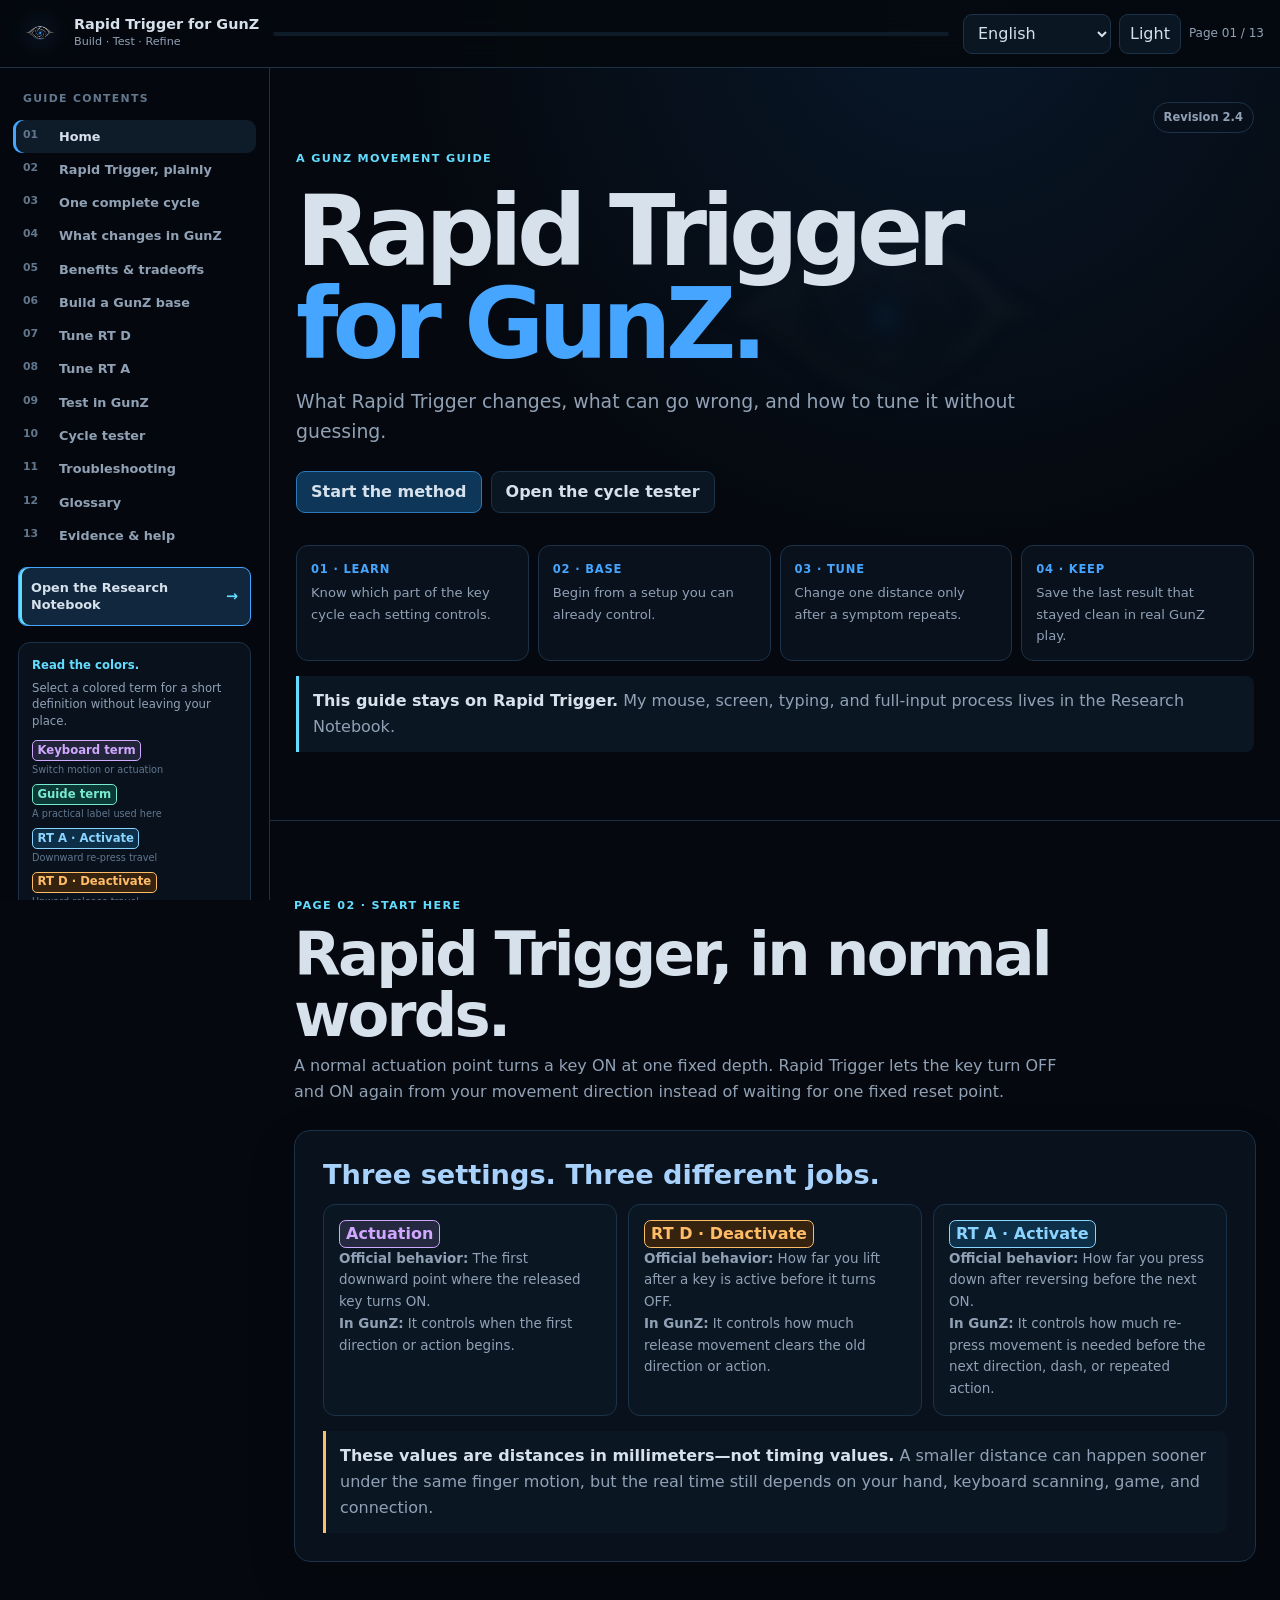
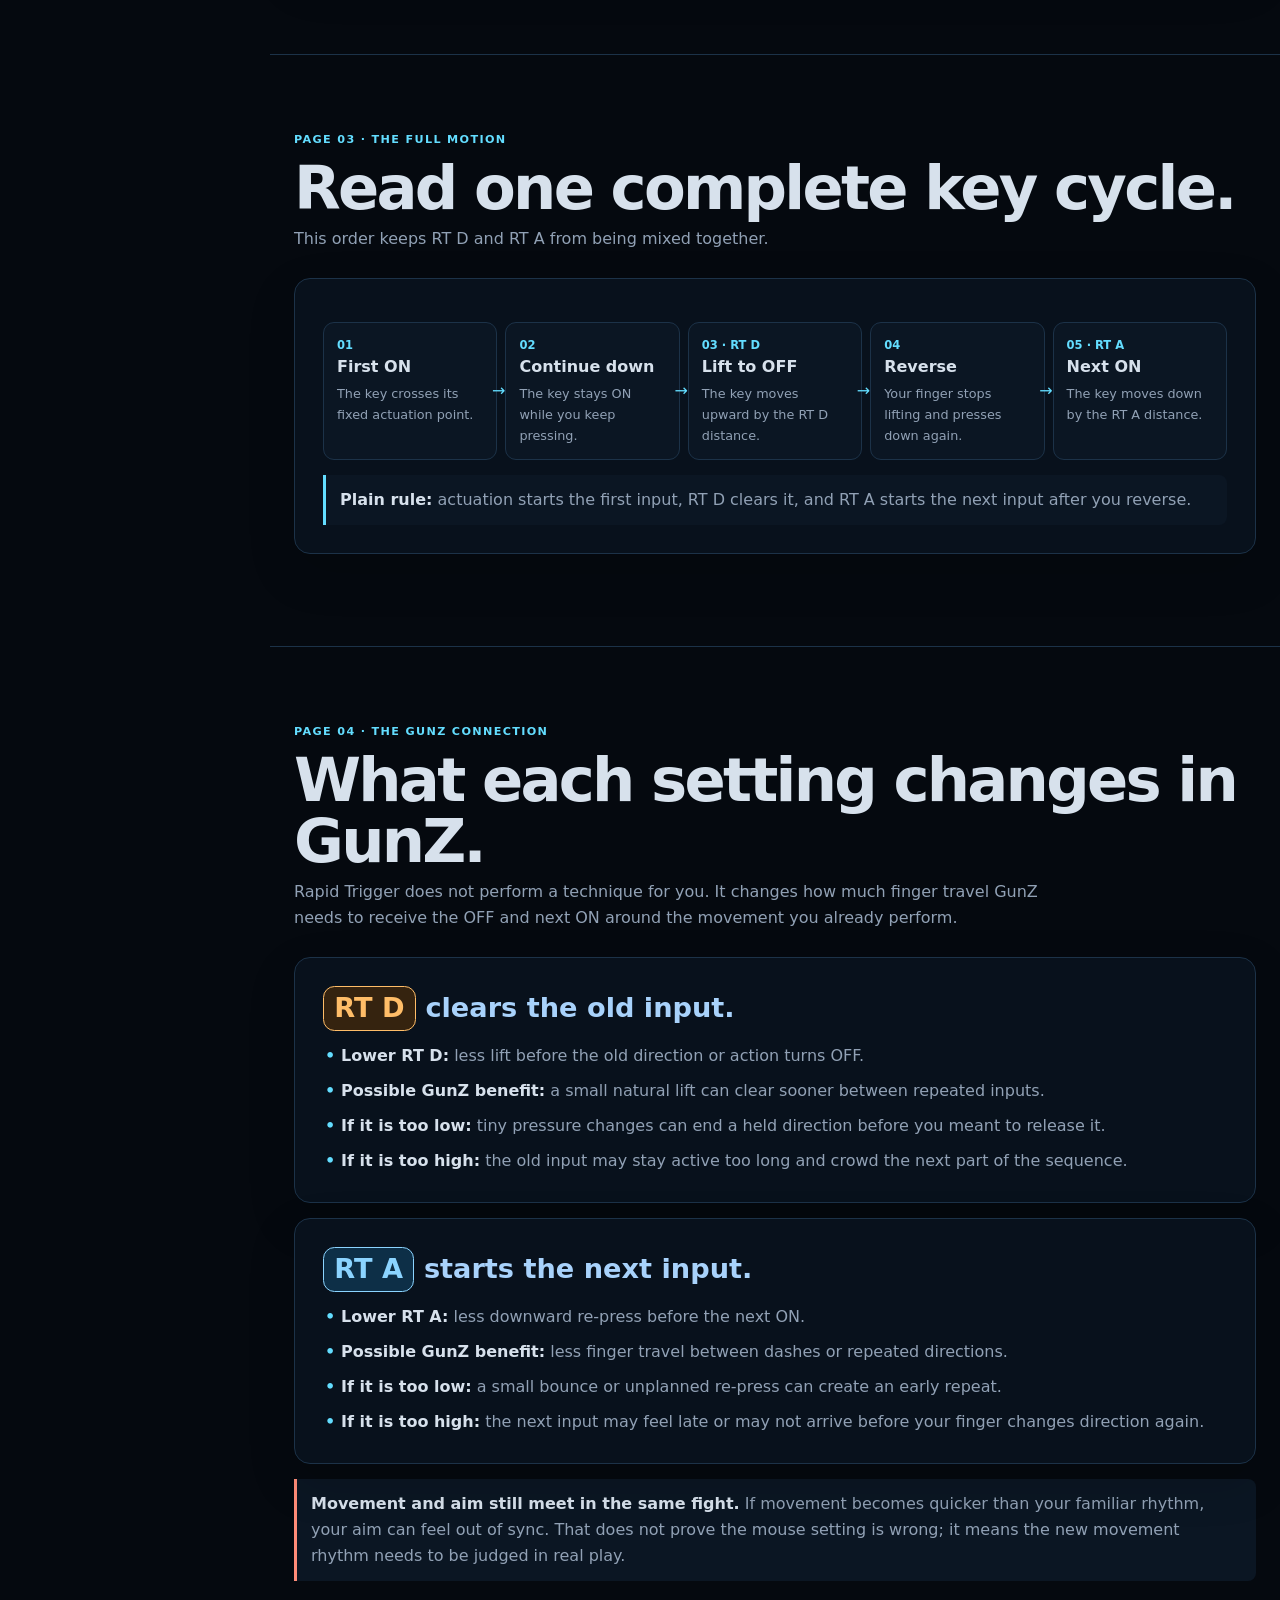
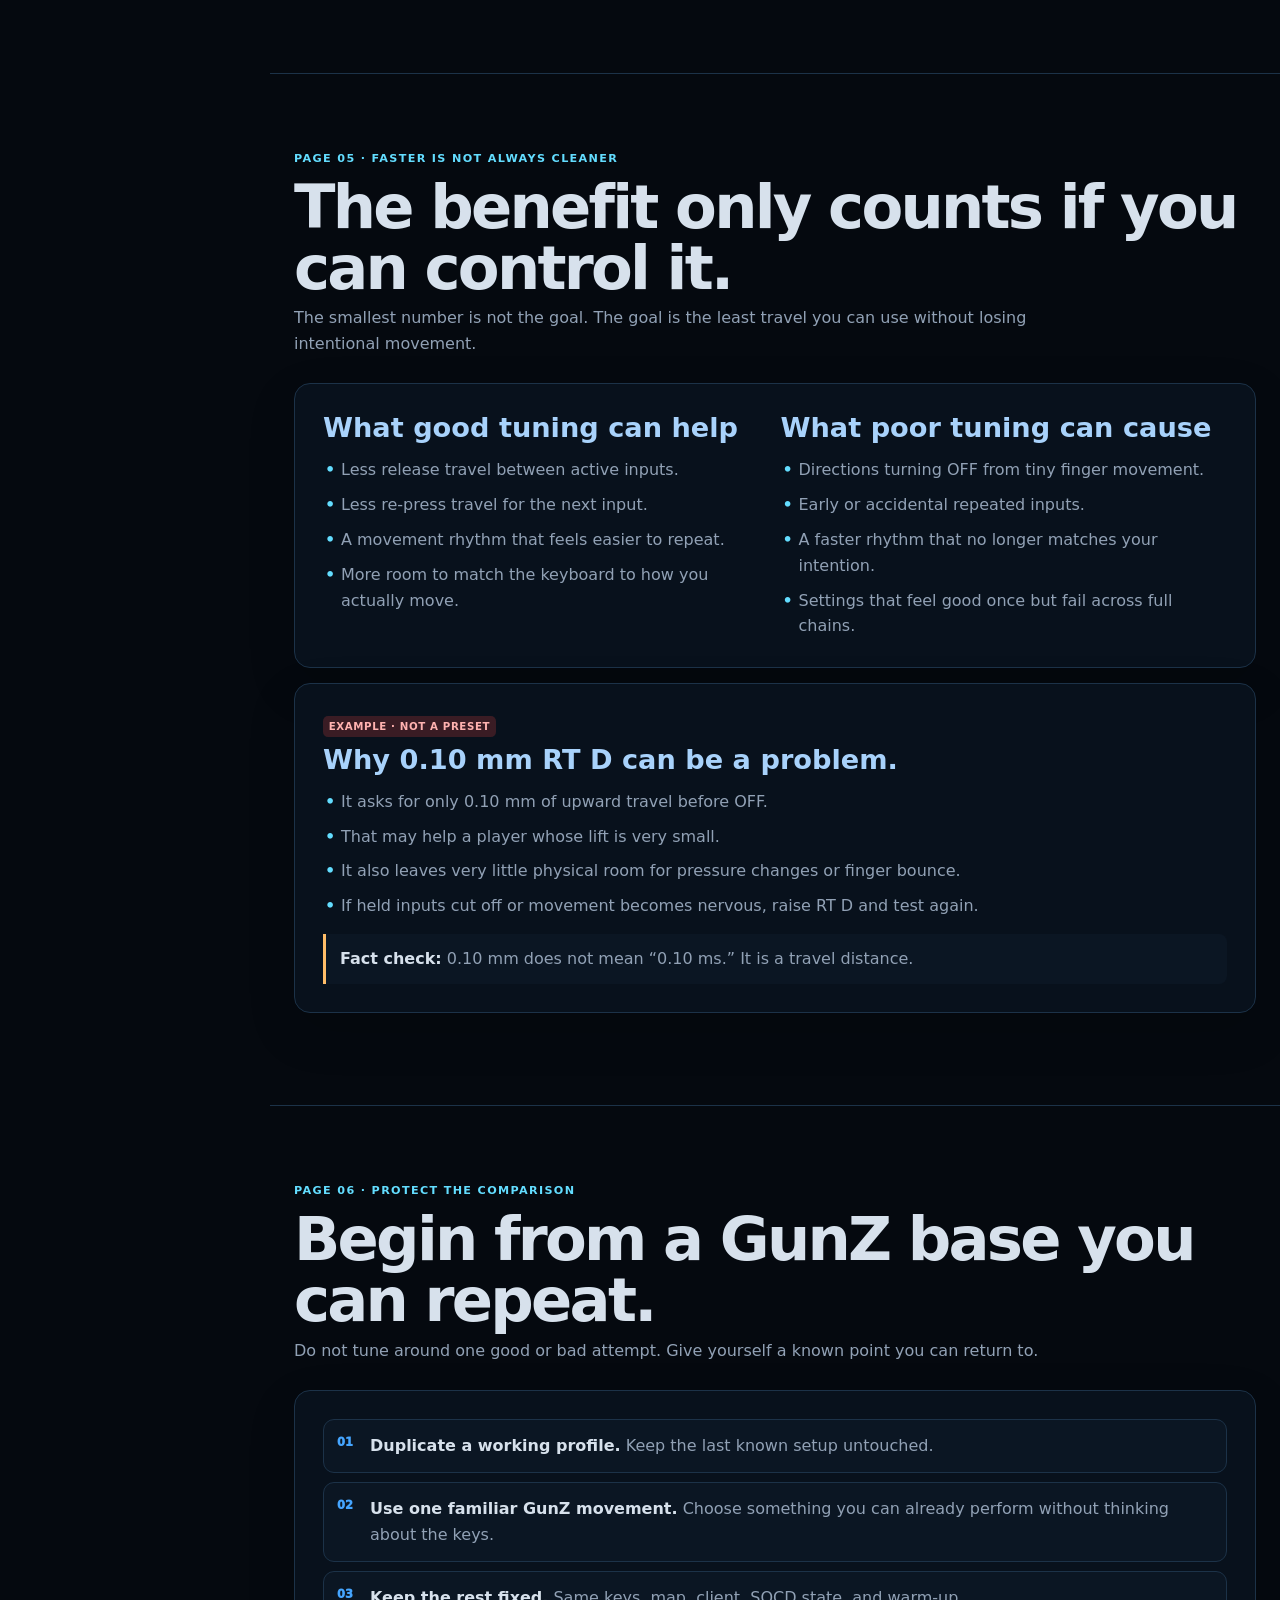
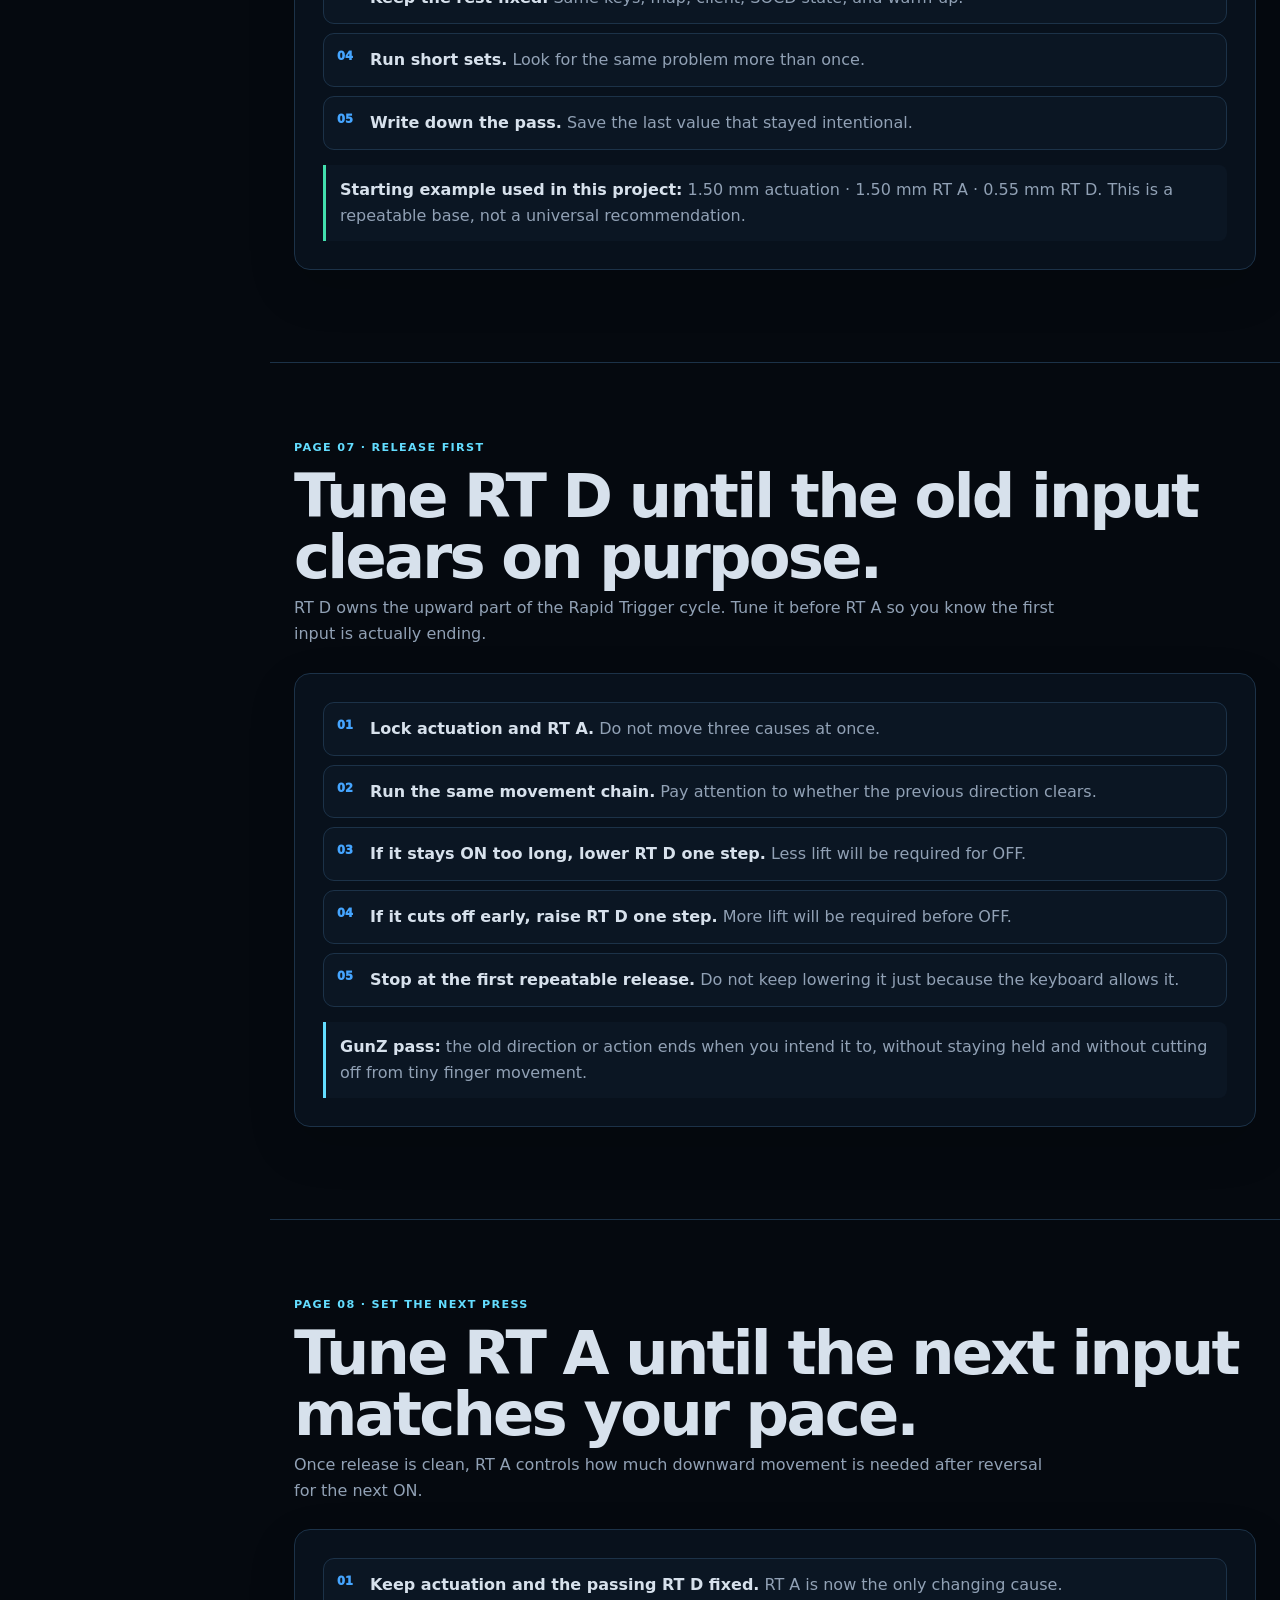
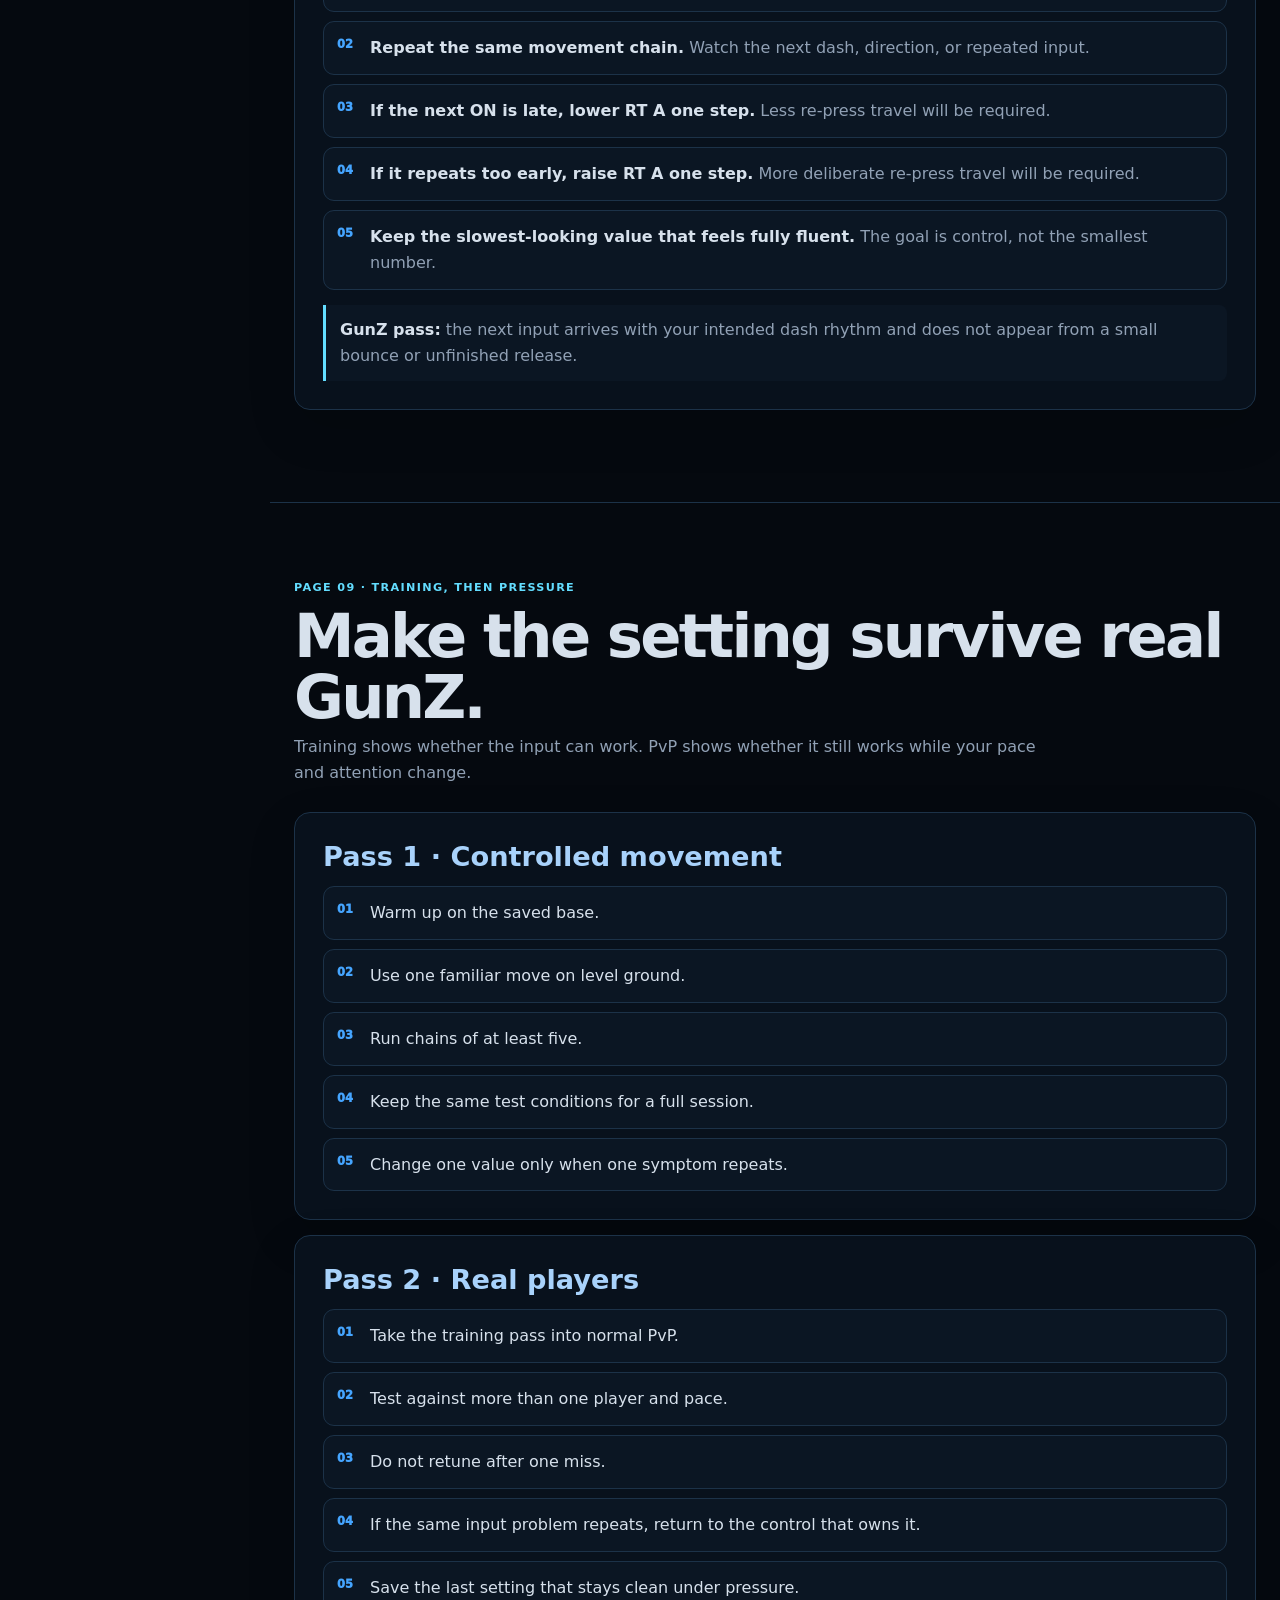
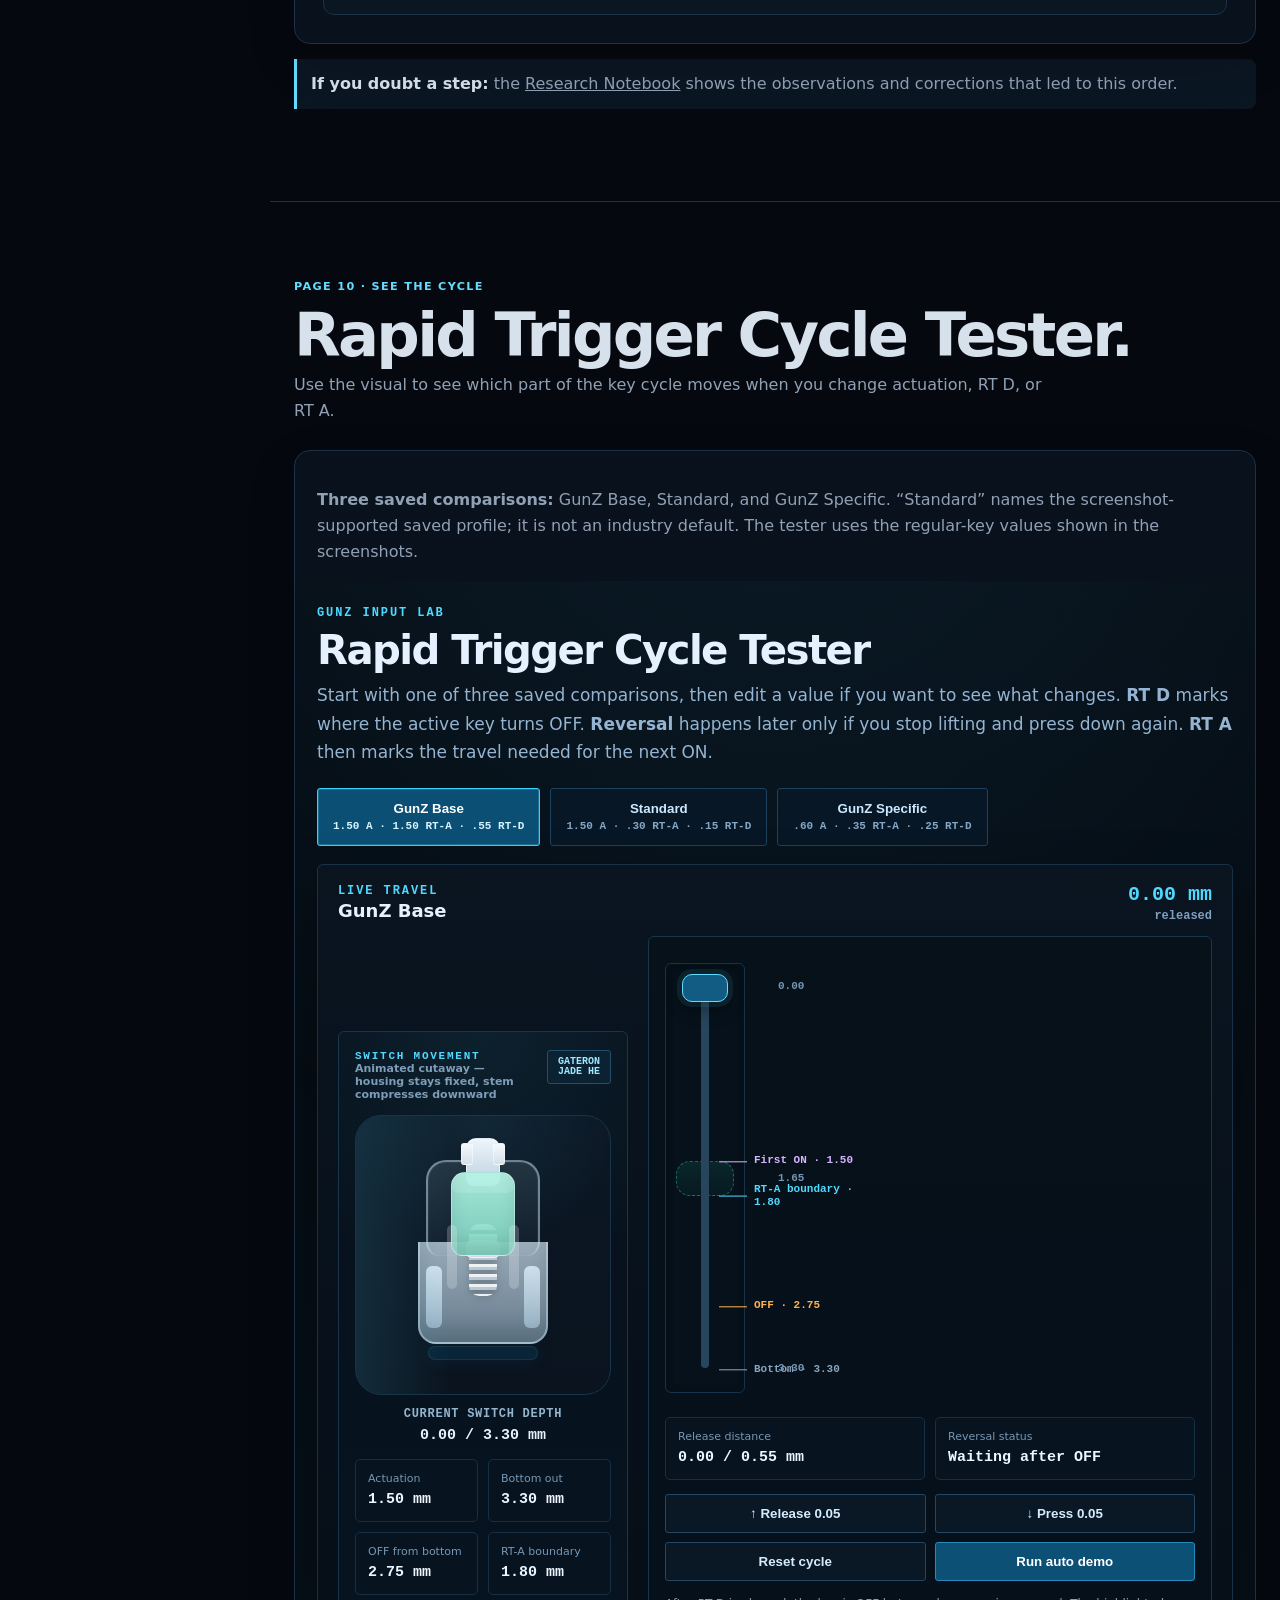
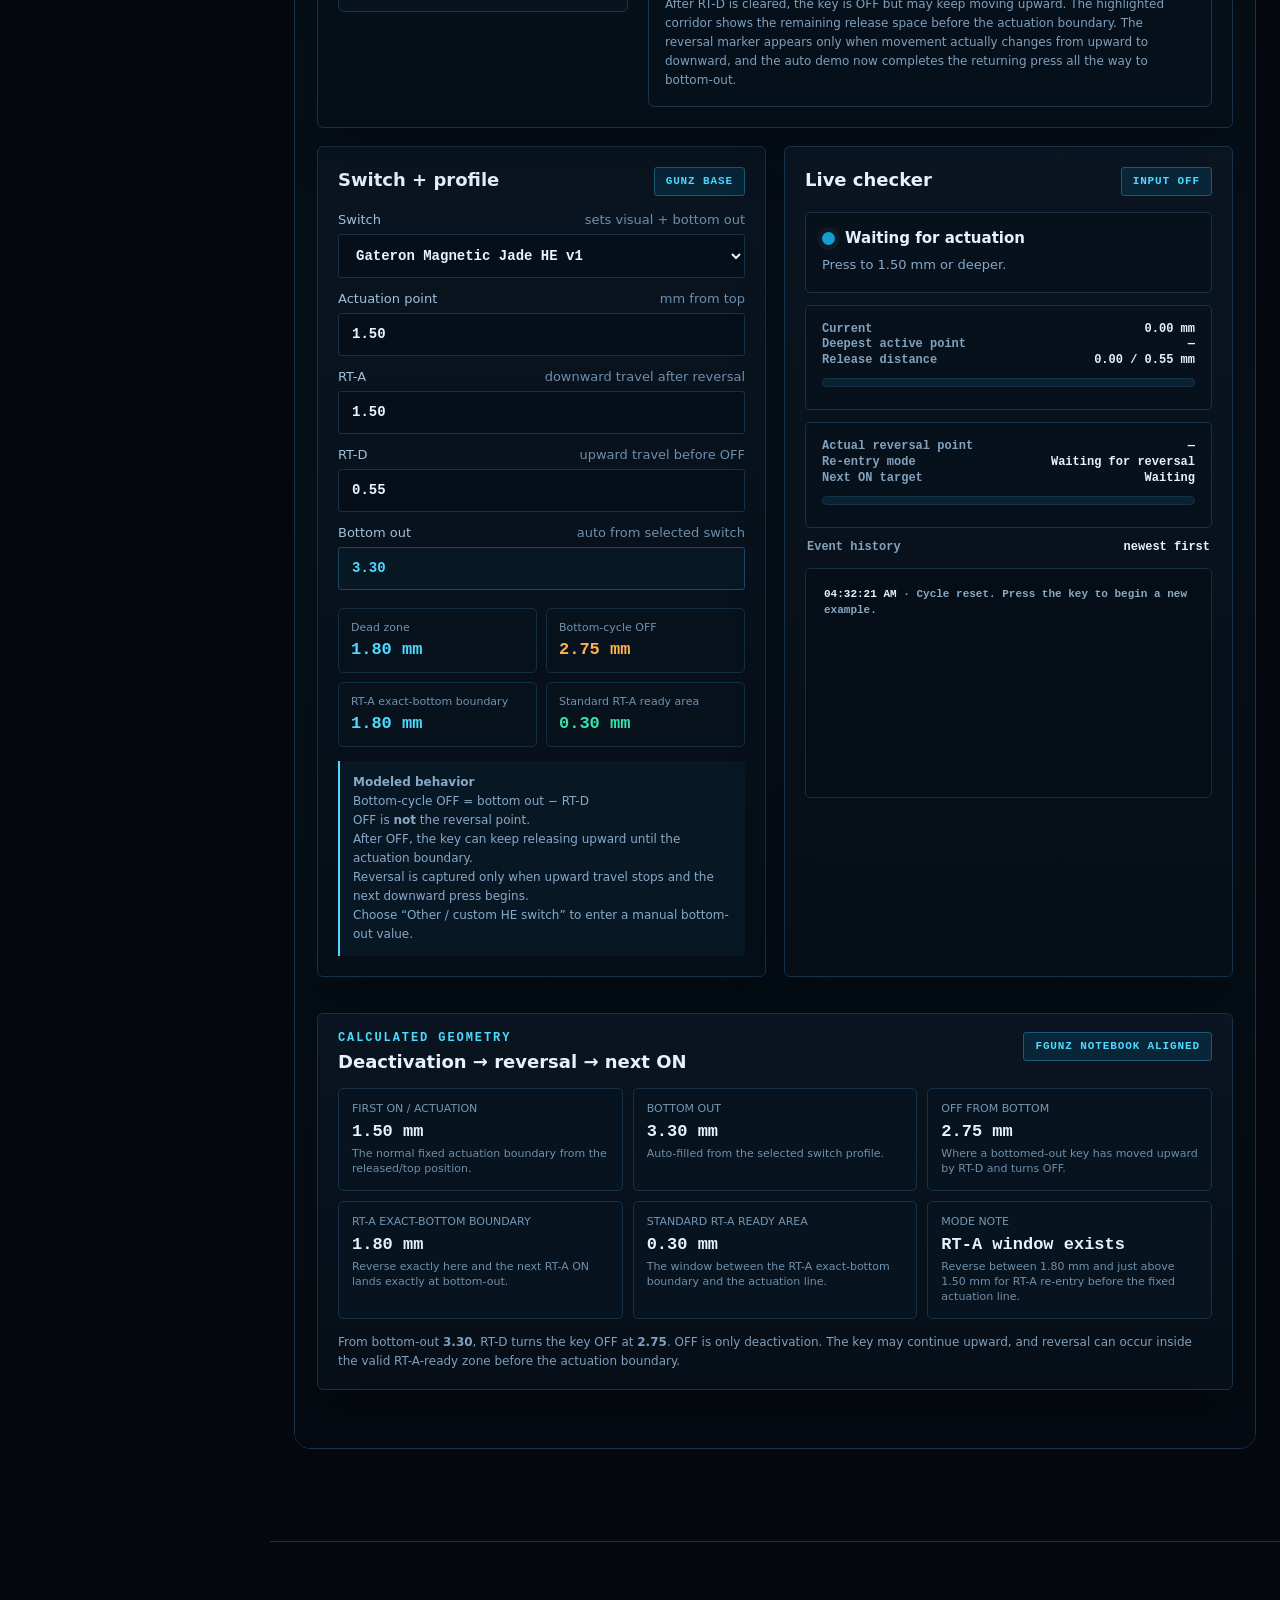
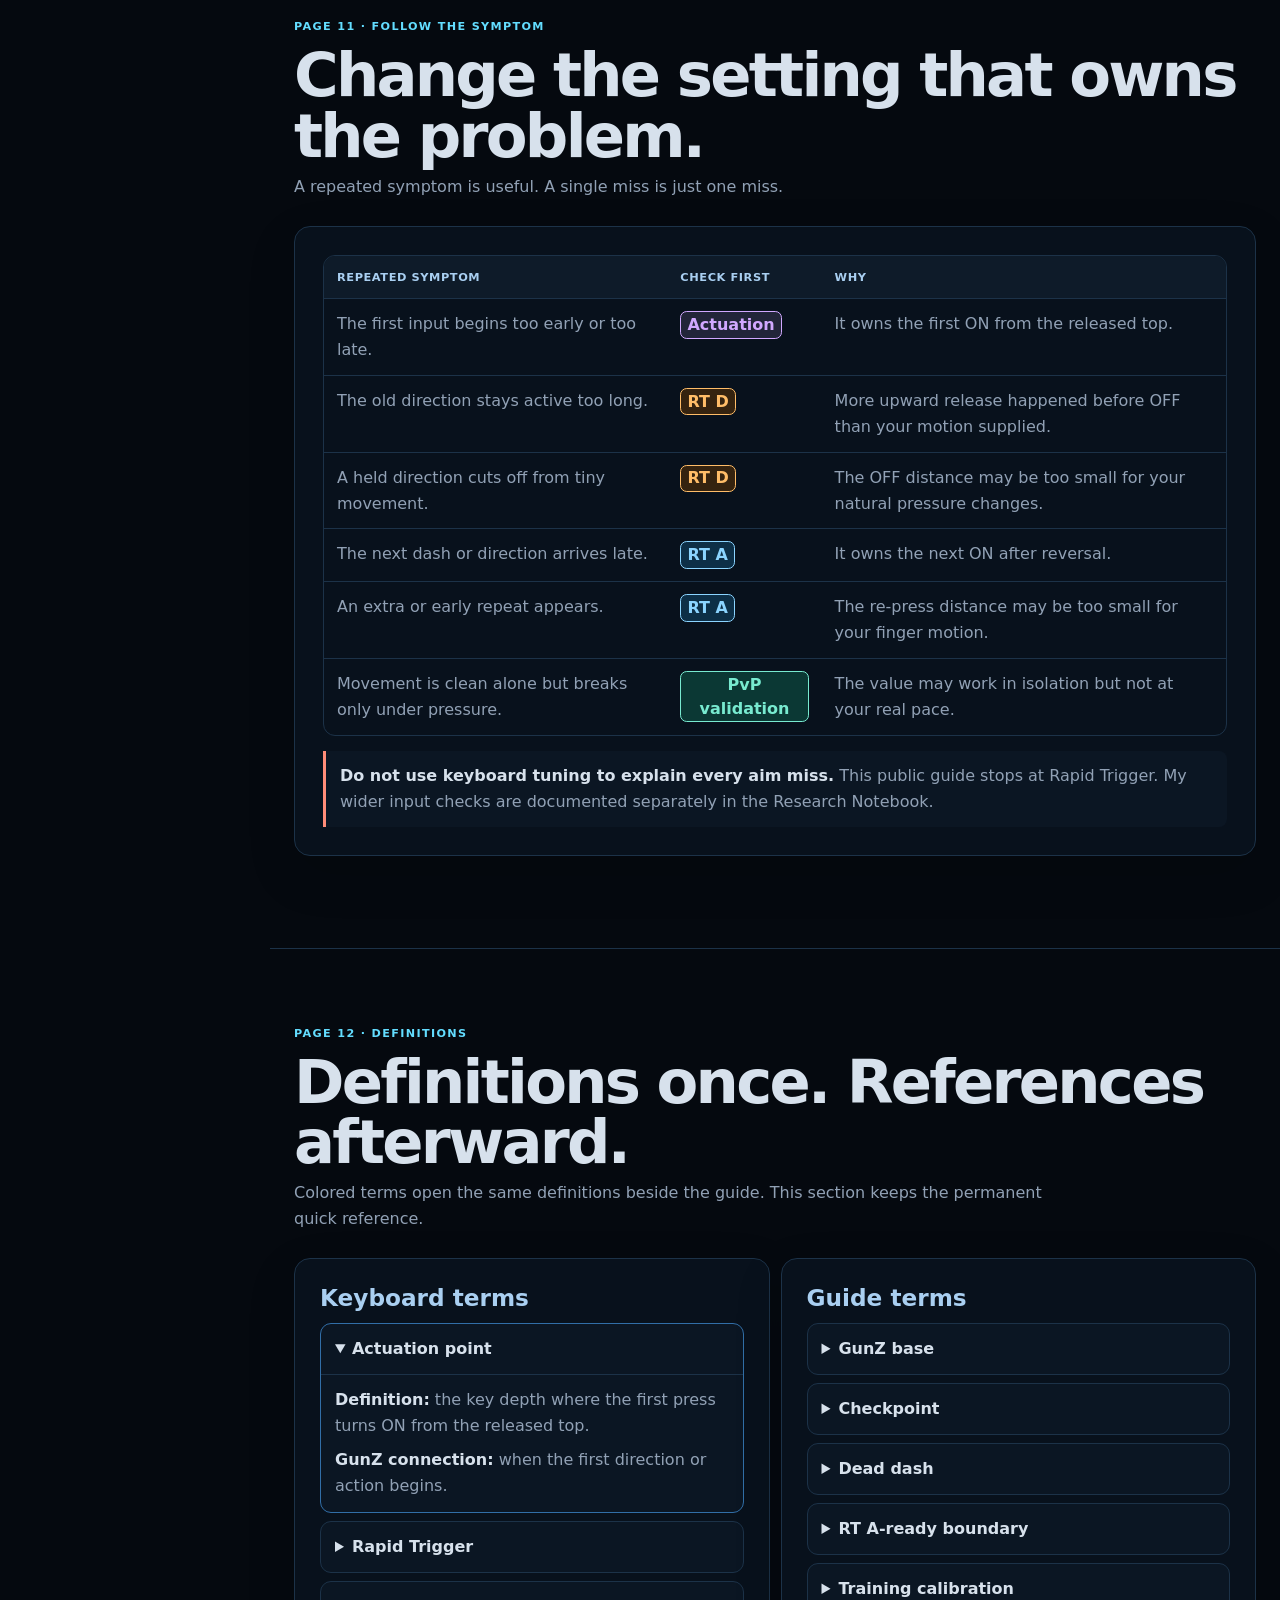
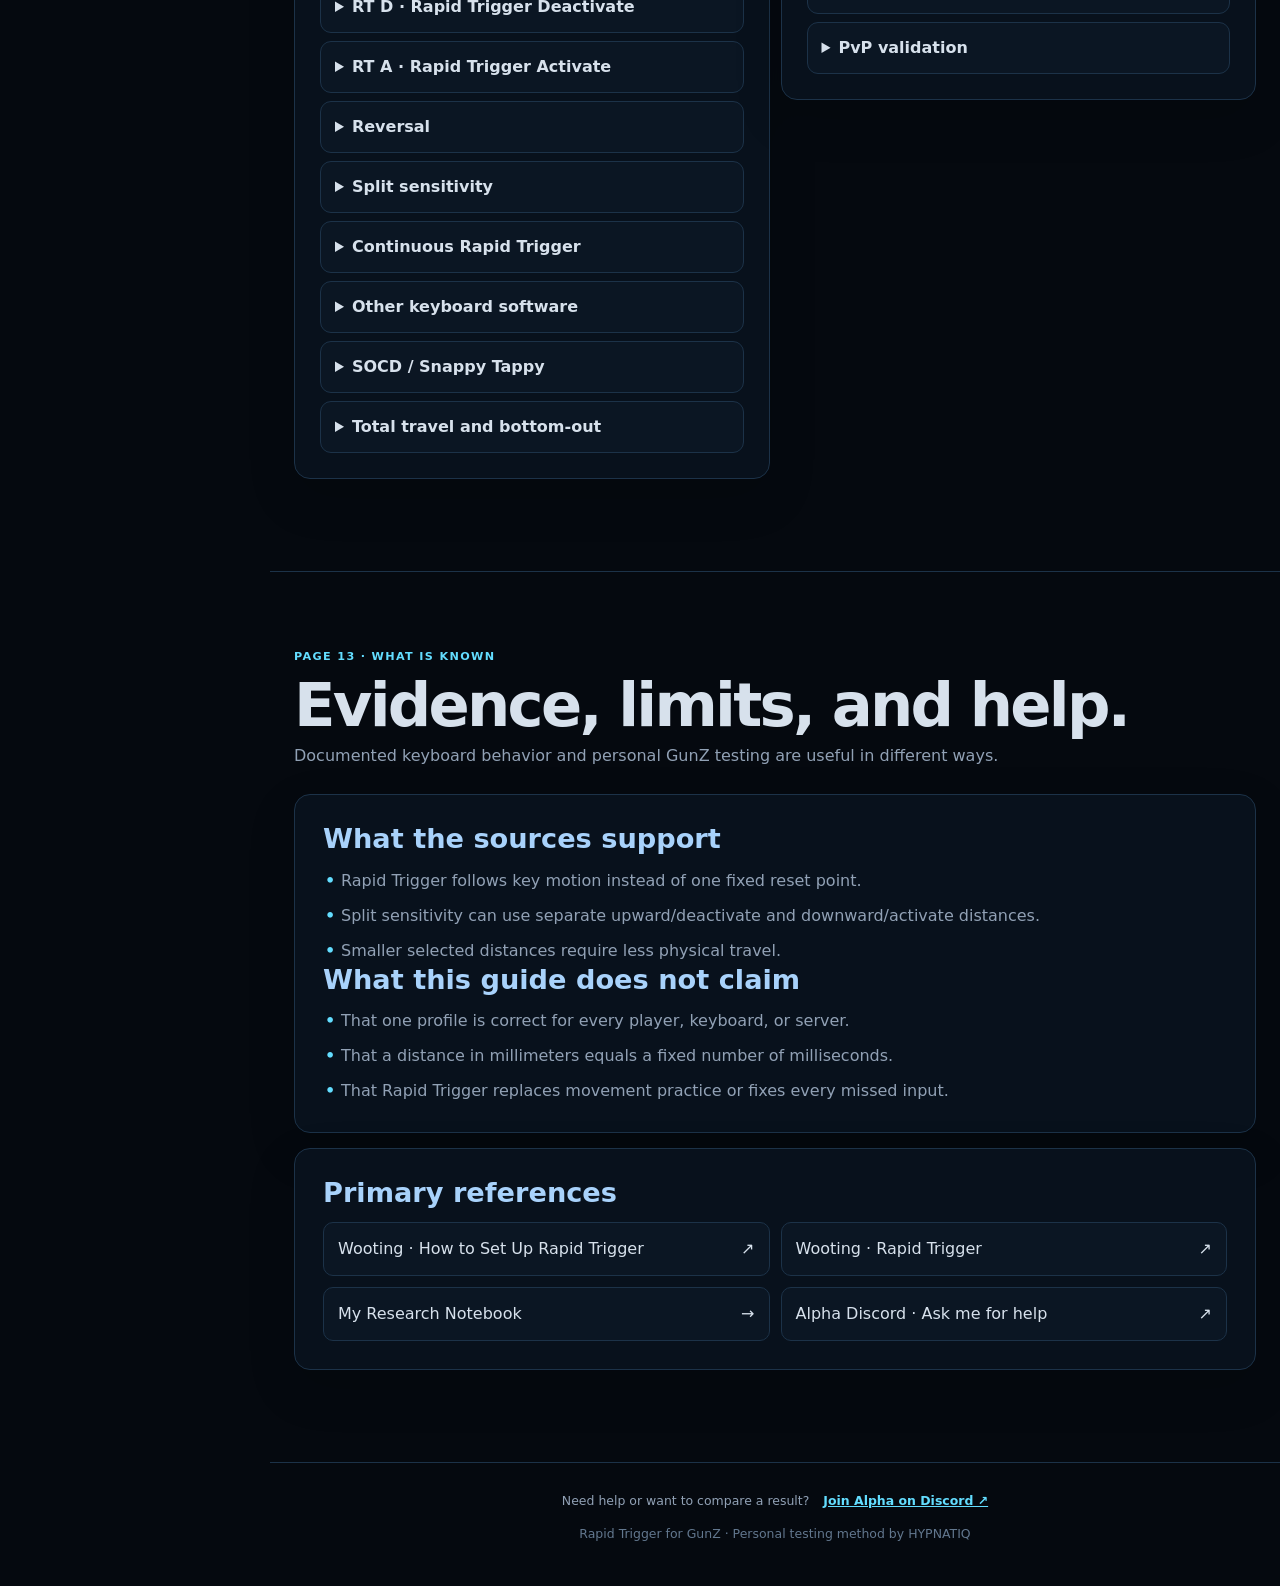
==== commit 12dd3747: "Add files via upload Updated RT Guide + Notes Section" ====
--- a/index.html
+++ b/index.html
@@ -4,339 +4,249 @@
   <meta charset="utf-8">
   <meta name="viewport" content="width=device-width, initial-scale=1">
   <link rel="canonical" href="https://gunzinputlab.github.io/">
-  <meta name="description" content="A complete GunZ input tuning method: understand each control, verify mouse movement, preserve typing consistency, then tune Rapid Trigger around clean movement.">
+  <meta name="description" content="A plain-language guide to what Rapid Trigger changes in GunZ, what can go wrong, and how to tune RT D and RT A without guessing.">
   <meta name="theme-color" content="#05080d">
   <meta name="author" content="HYPNATIQ">
   <meta property="og:type" content="website">
   <meta property="og:site_name" content="Rapid Trigger for GunZ">
-  <meta property="og:title" content="Rapid Trigger for GunZ — Complete Input Method">
-  <meta property="og:description" content="Verify the mouse. Protect normal typing. Tune Rapid Trigger around movement you can prove.">
+  <meta property="og:title" content="Rapid Trigger for GunZ">
+  <meta property="og:description" content="What Rapid Trigger changes in GunZ, what can go wrong, and how to tune it without guessing.">
   <meta property="og:url" content="https://gunzinputlab.github.io/">
   <meta property="og:image" content="https://gunzinputlab.github.io/assets/social-preview.png">
-  <meta name="twitter:card" content="summary_large_image">
-  <meta name="twitter:image" content="https://gunzinputlab.github.io/assets/social-preview.png">
   <link rel="icon" href="assets/favicon.png" type="image/png">
   <link rel="stylesheet" href="assets/site.css">
-  <title>Rapid Trigger for GunZ — Complete Input Method</title>
+  <title>Rapid Trigger for GunZ</title>
 </head>
-<body class="has-chapter-rail">
-  <a class="skip-link" href="#main" data-i18n="skip">Skip to the method</a>
+<body>
+  <a class="skip-link" href="#main" data-i18n="skip">Skip to the guide</a>
 
   <header class="site-header" id="top">
-    <div class="header-inner">
-      <a class="brand" href="#top" aria-label="Rapid Trigger for GunZ home">
-        <img src="assets/favicon.png" alt="">
-        <span class="brand-copy"><strong>Rapid Trigger for GunZ</strong><span data-i18n="brandSub">Mouse · keyboard · movement</span></span>
-      </a>
-      <nav class="top-nav" id="topNav" aria-label="Primary navigation">
-        <a href="#method" data-i18n="navMethod">Method</a>
-        <a href="#definitions" data-i18n="navDefinitions">Definitions</a>
-        <a href="#mouse" data-i18n="navMouse">Mouse</a>
-        <a href="#keyboard" data-i18n="navKeyboard">Keyboard</a>
-        <a href="#validate" data-i18n="navValidate">Validation</a>
-        <a href="research-notebook.html" data-i18n="navNotebook">Research notebook</a>
-      </nav>
-      <div class="header-tools">
-        <div class="language-wrap">
-          <label class="sr-only" for="languageSelect" data-i18n="languageLabel">Language</label>
-          <select class="language-select" id="languageSelect" aria-label="Language">
-            <option value="en">English</option>
-            <option value="es">Español</option>
-            <option value="es-PE">Español (Perú)</option>
-            <option value="pt-BR">Português (Brasil)</option>
-            <option value="es-VE">Español (Venezuela)</option>
-            <option value="ko">한국어</option>
-            <option value="ja">日本語</option>
-            <option value="zh-CN">简体中文</option>
-          </select>
-        </div>
-        <button class="icon-button" id="themeToggle" type="button" aria-label="Switch to light mode">◐</button>
-        <button class="icon-button menu-button" id="menuToggle" type="button" aria-label="Open navigation" aria-expanded="false">≡</button>
-      </div>
+    <a class="brand" href="#home" aria-label="Rapid Trigger for GunZ home">
+      <img class="brand-mark" src="assets/favicon.png" alt="">
+      <span><strong>Rapid Trigger for GunZ</strong><small data-i18n="brandSub">Build · Test · Refine</small></span>
+    </a>
+    <div class="progress-track" aria-hidden="true"><span id="progressFill"></span></div>
+    <div class="header-tools">
+      <label class="sr-only" for="languageSelect" data-i18n="languageLabel">Language</label>
+      <select class="language-select" id="languageSelect" aria-label="Language">
+        <option value="en">English</option><option value="es">Español</option><option value="es-PE">Español (Perú)</option><option value="pt-BR">Português (Brasil)</option><option value="es-VE">Español (Venezuela)</option><option value="ko">한국어</option><option value="ja">日本語</option><option value="zh-CN">简体中文</option>
+      </select>
+      <button class="theme-toggle" id="themeToggle" type="button" aria-label="Switch theme">Light</button>
+      <span class="page-indicator" id="pageIndicator">Page 01 / 13</span>
+      <button class="menu-button" id="menuToggle" type="button" aria-label="Open guide contents" aria-expanded="false">☰</button>
     </div>
   </header>
 
-  <main id="main">
-    <aside class="chapter-rail" aria-label="Complete method chapters">
-      <div class="chapter-rail-head"><strong>RAPID TRIGGER<br>FOR GUNZ</strong><span data-i18n="buildTestRefine">Build · Test · Refine</span></div>
-      <p data-i18n="completeMethodLabel">Complete method</p>
-      <a href="#method"><span>00</span><b data-i18n="navMethod">Start here</b></a>
-      <a href="#definitions"><span>01</span><b data-i18n="navDefinitions">Definitions</b></a>
-      <a href="#environment"><span>02</span><b data-i18n="flow1">Environment</b></a>
-      <a href="#mouse"><span>03</span><b data-i18n="navMouse">Mouse baseline</b></a>
-      <a href="#typing"><span>04</span><b data-i18n="flow4">Typing baseline</b></a>
-      <a href="#keyboard"><span>05</span><b data-i18n="navKeyboard">Rapid Trigger</b></a>
-      <a href="#training"><span>06</span><b data-i18n="navTraining">Training test</b></a>
-      <a href="#validate"><span>07</span><b data-i18n="navValidate">PvP validation</b></a>
-      <a href="#troubleshoot"><span>08</span><b data-i18n="navTroubleshoot">Troubleshooting</b></a>
-      <a href="#save"><span>09</span><b data-i18n="navSave">Checkpoints</b></a>
-      <a href="#glossary"><span>10</span><b data-i18n="navGlossary">Glossary</b></a>
-      <a href="#evidence"><span>11</span><b data-i18n="navEvidence">Evidence</b></a>
-      <div class="chapter-rail-action"><a href="research-notebook.html" data-i18n="navNotebook">Research notebook</a></div>
-    </aside>
-    <div class="page-shell">
-      <section class="hero">
-        <div>
-          <span class="eyebrow" data-i18n="heroEye">Complete input method · Revision 2.2</span>
-          <h1 data-i18n-html="heroTitle">Tune the whole<br><span>input chain.</span></h1>
-          <p class="hero-lead" data-i18n="heroLead">A keyboard cannot prove that your movement is correct if the mouse cannot keep the opponent in view. Verify the mouse first, keep actuation comfortable for normal typing, then use Rapid Trigger only for the movement timing it actually controls.</p>
-          <div class="hero-actions">
-            <a class="button primary" href="#method" data-i18n="startMethod">Start the method</a>
-            <a class="button" href="#definitions" data-i18n="openDefinitions">Understand the controls</a>
-            <a class="button" href="research-notebook.html" data-i18n="readResearch">Read the reasoning</a>
+  <aside class="guide-nav" id="guideNav" aria-label="Guide contents">
+    <p class="nav-title" data-i18n="guideContents">Guide contents</p>
+    <a href="#home"><span>01</span><b data-i18n="navHome">Home</b></a>
+    <a href="#plain"><span>02</span><b data-i18n="navPlain">Rapid Trigger, plainly</b></a>
+    <a href="#cycle"><span>03</span><b data-i18n="navCycle">One complete cycle</b></a>
+    <a href="#gunz"><span>04</span><b data-i18n="navGunz">What changes in GunZ</b></a>
+    <a href="#tradeoffs"><span>05</span><b data-i18n="navTradeoffs">Benefits & tradeoffs</b></a>
+    <a href="#base"><span>06</span><b data-i18n="navBase">Build a GunZ base</b></a>
+    <a href="#rtd"><span>07</span><b data-i18n="navRtd">Tune RT D</b></a>
+    <a href="#rta"><span>08</span><b data-i18n="navRta">Tune RT A</b></a>
+    <a href="#test"><span>09</span><b data-i18n="navTest">Test in GunZ</b></a>
+    <a href="#tester"><span>10</span><b data-i18n="navTester">Cycle tester</b></a>
+    <a href="#troubleshoot"><span>11</span><b data-i18n="navTrouble">Troubleshooting</b></a>
+    <a href="#glossary"><span>12</span><b data-i18n="navGlossary">Glossary</b></a>
+    <a href="#evidence"><span>13</span><b data-i18n="navEvidence">Evidence & help</b></a>
+    <a class="rail-page-link remember-position" href="research-notebook.html" data-i18n="openNotebook">Open the Research Notebook</a>
+    <div class="side-note">
+      <strong data-i18n="readColors">Read the colors.</strong>
+      <span class="side-note-intro" data-i18n="colorIntro">Select a colored term for a short definition without leaving your place.</span>
+      <div class="color-key">
+        <div class="color-key-item"><span class="term-link term-tech">Keyboard term</span><small>Switch motion or actuation</small></div>
+        <div class="color-key-item"><span class="term-link term-guide">Guide term</span><small>A practical label used here</small></div>
+        <div class="color-key-item"><span class="term-link term-a">RT A · Activate</span><small>Downward re-press travel</small></div>
+        <div class="color-key-item"><span class="term-link term-d">RT D · Deactivate</span><small>Upward release travel</small></div>
+      </div>
+    </div>
+  </aside>
+
+  <div class="section-banner" id="sectionBanner" aria-hidden="true">
+    <div class="section-banner-inner"><b id="bannerPage">Page 01</b><span id="bannerTitle">Home</span><a href="#top">Section start ↑</a></div>
+  </div>
+
+  <main class="guide-main" id="main">
+    <section class="hero tracked-section" id="home" data-page="01" data-title="Home">
+      <div class="hero-inner">
+        <span class="version-stamp">Revision 2.4</span>
+        <span class="eyebrow" data-i18n="heroEye">A GunZ movement guide</span>
+        <h1 data-i18n-html="heroTitle">Rapid Trigger<br><span>for GunZ.</span></h1>
+        <p class="lede" data-i18n="heroLead">What Rapid Trigger changes, what can go wrong, and how to tune it without guessing.</p>
+        <div class="hero-actions">
+          <a class="button primary" href="#plain" data-i18n="startMethod">Start the method</a>
+          <a class="button" href="#tester" data-i18n="openTester">Open the cycle tester</a>
+        </div>
+        <div class="method-strip">
+          <div><b>01 · Learn</b><span data-i18n="map1">Know which part of the key cycle each setting controls.</span></div>
+          <div><b>02 · Base</b><span data-i18n="map2">Begin from a setup you can already control.</span></div>
+          <div><b>03 · Tune</b><span data-i18n="map3">Change one distance only after a symptom repeats.</span></div>
+          <div><b>04 · Keep</b><span data-i18n="map4">Save the last result that stayed clean in real GunZ play.</span></div>
+        </div>
+        <p class="note" data-i18n-html="homeScope"><strong>This guide stays on Rapid Trigger.</strong> My mouse, screen, typing, and full-input process lives in the Research Notebook.</p>
+      </div>
+    </section>
+
+    <section class="chapter tracked-section" id="plain" data-page="02" data-title="Rapid Trigger, plainly">
+      <div class="chapter-inner">
+        <header class="chapter-header"><span class="kicker">Page 02 · Start here</span><h2 data-i18n="plainTitle">Rapid Trigger, in normal words.</h2><p data-i18n="plainIntro">A normal actuation point turns a key ON at one fixed depth. Rapid Trigger lets the key turn OFF and ON again from your movement direction instead of waiting for one fixed reset point.</p></header>
+        <article class="panel stack-card"><h3 data-i18n="threeJobs">Three settings. Three different jobs.</h3>
+          <div class="grid-3">
+            <div class="mini-card"><button class="term-link term-tech" data-term="actuation">Actuation</button><p><strong data-i18n="official">Official behavior:</strong> The first downward point where the released key turns ON.</p><p><strong data-i18n="inGunz">In GunZ:</strong> It controls when the first direction or action begins.</p></div>
+            <div class="mini-card"><button class="term-link term-d" data-term="rtd">RT D · Deactivate</button><p><strong data-i18n="official">Official behavior:</strong> How far you lift after a key is active before it turns OFF.</p><p><strong data-i18n="inGunz">In GunZ:</strong> It controls how much release movement clears the old direction or action.</p></div>
+            <div class="mini-card"><button class="term-link term-a" data-term="rta">RT A · Activate</button><p><strong data-i18n="official">Official behavior:</strong> How far you press down after reversing before the next ON.</p><p><strong data-i18n="inGunz">In GunZ:</strong> It controls how much re-press movement is needed before the next direction, dash, or repeated action.</p></div>
           </div>
+          <p class="callout amber" data-i18n-html="distanceNotTime"><strong>These values are distances in millimeters—not timing values.</strong> A smaller distance can happen sooner under the same finger motion, but the real time still depends on your hand, keyboard scanning, game, and connection.</p>
+        </article>
+      </div>
+    </section>
+
+    <section class="chapter tracked-section" id="cycle" data-page="03" data-title="One complete cycle">
+      <div class="chapter-inner">
+        <header class="chapter-header"><span class="kicker">Page 03 · The full motion</span><h2 data-i18n="cycleTitle">Read one complete key cycle.</h2><p data-i18n="cycleIntro">This order keeps RT D and RT A from being mixed together.</p></header>
+        <article class="panel stack-card">
+          <div class="cycle">
+            <div><b>01</b><strong>First ON</strong><span>The key crosses its fixed actuation point.</span></div>
+            <div><b>02</b><strong>Continue down</strong><span>The key stays ON while you keep pressing.</span></div>
+            <div><b>03 · RT D</b><strong>Lift to OFF</strong><span>The key moves upward by the RT D distance.</span></div>
+            <div><b>04</b><strong>Reverse</strong><span>Your finger stops lifting and presses down again.</span></div>
+            <div><b>05 · RT A</b><strong>Next ON</strong><span>The key moves down by the RT A distance.</span></div>
+          </div>
+          <p class="callout" data-i18n-html="cycleRule"><strong>Plain rule:</strong> actuation starts the first input, RT D clears it, and RT A starts the next input after you reverse.</p>
+        </article>
+      </div>
+    </section>
+
+    <section class="chapter tracked-section" id="gunz" data-page="04" data-title="What changes in GunZ">
+      <div class="chapter-inner">
+        <header class="chapter-header"><span class="kicker">Page 04 · The GunZ connection</span><h2 data-i18n="gunzTitle">What each setting changes in GunZ.</h2><p data-i18n="gunzIntro">Rapid Trigger does not perform a technique for you. It changes how much finger travel GunZ needs to receive the OFF and next ON around the movement you already perform.</p></header>
+        <article class="panel stack-card"><h3><button class="term-link term-d" type="button" data-term="rtd">RT D</button> clears the old input.</h3><ul class="brief-list"><li><strong>Lower RT D:</strong> less lift before the old direction or action turns OFF.</li><li><strong>Possible GunZ benefit:</strong> a small natural lift can clear sooner between repeated inputs.</li><li><strong>If it is too low:</strong> tiny pressure changes can end a held direction before you meant to release it.</li><li><strong>If it is too high:</strong> the old input may stay active too long and crowd the next part of the sequence.</li></ul></article>
+        <article class="panel stack-card"><h3><button class="term-link term-a" type="button" data-term="rta">RT A</button> starts the next input.</h3><ul class="brief-list"><li><strong>Lower RT A:</strong> less downward re-press before the next ON.</li><li><strong>Possible GunZ benefit:</strong> less finger travel between dashes or repeated directions.</li><li><strong>If it is too low:</strong> a small bounce or unplanned re-press can create an early repeat.</li><li><strong>If it is too high:</strong> the next input may feel late or may not arrive before your finger changes direction again.</li></ul></article>
+        <p class="note warning"><strong>Movement and aim still meet in the same fight.</strong> If movement becomes quicker than your familiar rhythm, your aim can feel out of sync. That does not prove the mouse setting is wrong; it means the new movement rhythm needs to be judged in real play.</p>
+      </div>
+    </section>
+
+    <section class="chapter tracked-section" id="tradeoffs" data-page="05" data-title="Benefits & tradeoffs">
+      <div class="chapter-inner">
+        <header class="chapter-header"><span class="kicker">Page 05 · Faster is not always cleaner</span><h2 data-i18n="tradeTitle">The benefit only counts if you can control it.</h2><p data-i18n="tradeIntro">The smallest number is not the goal. The goal is the least travel you can use without losing intentional movement.</p></header>
+        <article class="panel stack-card"><div class="grid-2"><div><h3>What good tuning can help</h3><ul class="check-list"><li>Less release travel between active inputs.</li><li>Less re-press travel for the next input.</li><li>A movement rhythm that feels easier to repeat.</li><li>More room to match the keyboard to how you actually move.</li></ul></div><div><h3>What poor tuning can cause</h3><ul class="check-list"><li>Directions turning OFF from tiny finger movement.</li><li>Early or accidental repeated inputs.</li><li>A faster rhythm that no longer matches your intention.</li><li>Settings that feel good once but fail across full chains.</li></ul></div></div></article>
+        <article class="panel stack-card"><span class="badge history">Example · not a preset</span><h3>Why 0.10 mm RT D can be a problem.</h3><ul class="brief-list"><li>It asks for only 0.10 mm of upward travel before OFF.</li><li>That may help a player whose lift is very small.</li><li>It also leaves very little physical room for pressure changes or finger bounce.</li><li>If held inputs cut off or movement becomes nervous, raise RT D and test again.</li></ul><p class="callout amber"><strong>Fact check:</strong> 0.10 mm does not mean “0.10 ms.” It is a travel distance.</p></article>
+      </div>
+    </section>
+
+    <section class="chapter tracked-section" id="base" data-page="06" data-title="Build a GunZ base">
+      <div class="chapter-inner">
+        <header class="chapter-header"><span class="kicker">Page 06 · Protect the comparison</span><h2 data-i18n="baseTitle">Begin from a GunZ base you can repeat.</h2><p data-i18n="baseIntro">Do not tune around one good or bad attempt. Give yourself a known point you can return to.</p></header>
+        <article class="panel stack-card"><ol class="steps"><li><strong>Duplicate a working profile.</strong> <span>Keep the last known setup untouched.</span></li><li><strong>Use one familiar GunZ movement.</strong> <span>Choose something you can already perform without thinking about the keys.</span></li><li><strong>Keep the rest fixed.</strong> <span>Same keys, map, client, SOCD state, and warm-up.</span></li><li><strong>Run short sets.</strong> <span>Look for the same problem more than once.</span></li><li><strong>Write down the pass.</strong> <span>Save the last value that stayed intentional.</span></li></ol>
+          <p class="callout good"><strong>Starting example used in this project:</strong> 1.50 mm actuation · 1.50 mm RT A · 0.55 mm RT D. This is a repeatable base, not a universal recommendation.</p>
+        </article>
+      </div>
+    </section>
+
+    <section class="chapter tracked-section" id="rtd" data-page="07" data-title="Tune RT D">
+      <div class="chapter-inner">
+        <header class="chapter-header"><span class="kicker">Page 07 · Release first</span><h2 data-i18n="rtdTitlePage">Tune RT D until the old input clears on purpose.</h2><p data-i18n="rtdIntro">RT D owns the upward part of the Rapid Trigger cycle. Tune it before RT A so you know the first input is actually ending.</p></header>
+        <article class="panel stack-card"><ol class="steps"><li><strong>Lock actuation and RT A.</strong> <span>Do not move three causes at once.</span></li><li><strong>Run the same movement chain.</strong> <span>Pay attention to whether the previous direction clears.</span></li><li><strong>If it stays ON too long, lower RT D one step.</strong> <span>Less lift will be required for OFF.</span></li><li><strong>If it cuts off early, raise RT D one step.</strong> <span>More lift will be required before OFF.</span></li><li><strong>Stop at the first repeatable release.</strong> <span>Do not keep lowering it just because the keyboard allows it.</span></li></ol>
+          <p class="callout"><strong>GunZ pass:</strong> the old direction or action ends when you intend it to, without staying held and without cutting off from tiny finger movement.</p>
+        </article>
+      </div>
+    </section>
+
+    <section class="chapter tracked-section" id="rta" data-page="08" data-title="Tune RT A">
+      <div class="chapter-inner">
+        <header class="chapter-header"><span class="kicker">Page 08 · Set the next press</span><h2 data-i18n="rtaTitlePage">Tune RT A until the next input matches your pace.</h2><p data-i18n="rtaIntro">Once release is clean, RT A controls how much downward movement is needed after reversal for the next ON.</p></header>
+        <article class="panel stack-card"><ol class="steps"><li><strong>Keep actuation and the passing RT D fixed.</strong> <span>RT A is now the only changing cause.</span></li><li><strong>Repeat the same movement chain.</strong> <span>Watch the next dash, direction, or repeated input.</span></li><li><strong>If the next ON is late, lower RT A one step.</strong> <span>Less re-press travel will be required.</span></li><li><strong>If it repeats too early, raise RT A one step.</strong> <span>More deliberate re-press travel will be required.</span></li><li><strong>Keep the slowest-looking value that feels fully fluent.</strong> <span>The goal is control, not the smallest number.</span></li></ol>
+          <p class="callout"><strong>GunZ pass:</strong> the next input arrives with your intended dash rhythm and does not appear from a small bounce or unfinished release.</p>
+        </article>
+      </div>
+    </section>
+
+    <section class="chapter tracked-section" id="test" data-page="09" data-title="Test in GunZ">
+      <div class="chapter-inner">
+        <header class="chapter-header"><span class="kicker">Page 09 · Training, then pressure</span><h2 data-i18n="testTitle">Make the setting survive real GunZ.</h2><p data-i18n="testIntro">Training shows whether the input can work. PvP shows whether it still works while your pace and attention change.</p></header>
+        <article class="panel stack-card"><h3>Pass 1 · Controlled movement</h3><ol class="steps"><li>Warm up on the saved base.</li><li>Use one familiar move on level ground.</li><li>Run chains of at least five.</li><li>Keep the same test conditions for a full session.</li><li>Change one value only when one symptom repeats.</li></ol></article>
+        <article class="panel stack-card"><h3>Pass 2 · Real players</h3><ol class="steps"><li>Take the training pass into normal PvP.</li><li>Test against more than one player and pace.</li><li>Do not retune after one miss.</li><li>If the same input problem repeats, return to the control that owns it.</li><li>Save the last setting that stays clean under pressure.</li></ol></article>
+        <p class="note"><strong>If you doubt a step:</strong> the <a class="remember-position" href="research-notebook.html">Research Notebook</a> shows the observations and corrections that led to this order.</p>
+      </div>
+    </section>
+
+    <section class="chapter tracked-section" id="tester" data-page="10" data-title="Rapid Trigger Cycle Tester">
+      <div class="chapter-inner">
+        <header class="chapter-header"><span class="kicker">Page 10 · See the cycle</span><h2 data-i18n="testerTitle">Rapid Trigger Cycle Tester.</h2><p data-i18n="testerIntro">Use the visual to see which part of the key cycle moves when you change actuation, RT D, or RT A.</p></header>
+        <article class="panel tester-panel">
+          <div class="tester-heading"><p class="muted"><strong>Three saved comparisons:</strong> GunZ Base, Standard, and GunZ Specific. “Standard” names the screenshot-supported saved profile; it is not an industry default. The tester uses the regular-key values shown in the screenshots.</p></div>
+          <div class="mobile-tester-note"><strong>Best viewed on desktop.</strong> The tester still scales here, but a wider view is easier to read. <a href="assets/rapid-trigger-cycle-tester.html" target="_blank" rel="noopener">Click here to open it in an external window.</a></div>
+          <div class="tester-frame-wrap"><iframe class="tester-frame" id="cycleTesterFrame" src="assets/rapid-trigger-cycle-tester.html" title="Interactive Rapid Trigger Cycle Tester" loading="lazy"></iframe></div>
+        </article>
+      </div>
+    </section>
+
+    <section class="chapter tracked-section" id="troubleshoot" data-page="11" data-title="Troubleshooting">
+      <div class="chapter-inner">
+        <header class="chapter-header"><span class="kicker">Page 11 · Follow the symptom</span><h2 data-i18n="troubleTitle">Change the setting that owns the problem.</h2><p data-i18n="troubleIntro">A repeated symptom is useful. A single miss is just one miss.</p></header>
+        <article class="panel stack-card"><div class="table-wrap"><table>
+          <thead><tr><th>Repeated symptom</th><th>Check first</th><th>Why</th></tr></thead>
+          <tbody>
+            <tr><td>The first input begins too early or too late.</td><td><button class="term-link term-tech" type="button" data-term="actuation">Actuation</button></td><td>It owns the first ON from the released top.</td></tr>
+            <tr><td>The old direction stays active too long.</td><td><button class="term-link term-d" type="button" data-term="rtd">RT D</button></td><td>More upward release happened before OFF than your motion supplied.</td></tr>
+            <tr><td>A held direction cuts off from tiny movement.</td><td><button class="term-link term-d" type="button" data-term="rtd">RT D</button></td><td>The OFF distance may be too small for your natural pressure changes.</td></tr>
+            <tr><td>The next dash or direction arrives late.</td><td><button class="term-link term-a" type="button" data-term="rta">RT A</button></td><td>It owns the next ON after reversal.</td></tr>
+            <tr><td>An extra or early repeat appears.</td><td><button class="term-link term-a" type="button" data-term="rta">RT A</button></td><td>The re-press distance may be too small for your finger motion.</td></tr>
+            <tr><td>Movement is clean alone but breaks only under pressure.</td><td><button class="term-link term-guide" type="button" data-term="pvp">PvP validation</button></td><td>The value may work in isolation but not at your real pace.</td></tr>
+          </tbody>
+        </table></div><p class="callout warning"><strong>Do not use keyboard tuning to explain every aim miss.</strong> This public guide stops at Rapid Trigger. My wider input checks are documented separately in the Research Notebook.</p></article>
+      </div>
+    </section>
+
+    <section class="chapter tracked-section" id="glossary" data-page="12" data-title="Glossary">
+      <div class="chapter-inner">
+        <header class="chapter-header"><span class="kicker">Page 12 · Definitions</span><h2 data-i18n="glossaryTitle">Definitions once. References afterward.</h2><p data-i18n="glossaryIntro">Colored terms open the same definitions beside the guide. This section keeps the permanent quick reference.</p></header>
+        <div class="glossary-columns">
+        <article class="panel glossary-group">
+          <h3>Keyboard terms</h3>
+          <details id="glossary-actuation" open><summary><span class="term-link term-tech">Actuation point</span></summary><div class="definition-body"><p><strong>Definition:</strong> the key depth where the first press turns ON from the released top.</p><p><strong>GunZ connection:</strong> when the first direction or action begins.</p></div></details>
+          <details id="glossary-rapid-trigger"><summary><span class="term-link term-tech">Rapid Trigger</span></summary><div class="definition-body"><p><strong>Definition:</strong> movement-relative keyboard behavior that uses travel direction and distance to report OFF and ON again instead of one fixed reset point.</p><p><strong>GunZ connection:</strong> repeated directions or actions can clear and return with less finger travel.</p></div></details>
+          <details id="glossary-rtd"><summary><span class="term-link term-d">RT D · Rapid Trigger Deactivate</span></summary><div class="definition-body"><p><strong>Definition:</strong> the upward distance an active key moves before reporting OFF.</p><p><strong>GunZ connection:</strong> how much lift clears the old direction or action.</p></div></details>
+          <details id="glossary-rta"><summary><span class="term-link term-a">RT A · Rapid Trigger Activate</span></summary><div class="definition-body"><p><strong>Definition:</strong> the downward distance after reversal before the key reports its next ON while Rapid Trigger remains active.</p><p><strong>GunZ connection:</strong> how much re-press travel starts the next direction, dash, or repeated action.</p></div></details>
+          <details id="glossary-reversal"><summary><span class="term-link term-tech">Reversal</span></summary><div class="definition-body"><p><strong>Definition:</strong> the point where key motion changes direction.</p><p><strong>GunZ connection:</strong> the handoff between lifting the old input and pressing toward the next one.</p></div></details>
+          <details id="glossary-split"><summary><span class="term-link term-tech">Split sensitivity</span></summary><div class="definition-body"><p><strong>Definition:</strong> Wooting's option for assigning separate downstroke/Activate and upstroke/Deactivate distances.</p><p><strong>GunZ connection:</strong> RT A and RT D can be tested separately instead of sharing one number.</p></div></details>
+          <details id="glossary-continuous"><summary><span class="term-link term-tech">Continuous Rapid Trigger</span></summary><div class="definition-body"><p><strong>Definition:</strong> a mode that keeps Rapid Trigger active until the key is fully released. Standard Rapid Trigger ends when the key rises above its configured actuation point.</p><p><strong>GunZ connection:</strong> changing the mode changes where movement-relative behavior remains available during release, so keep it fixed while comparing values.</p></div></details>
+          <details id="glossary-software"><summary><span class="term-link term-tech">Other keyboard software</span></summary><div class="definition-body"><p><strong>Definition:</strong> another Hall-effect keyboard may use different names for the same upstroke and downstroke controls.</p><p><strong>GunZ connection:</strong> match the function—not only the label—before following the RT D or RT A steps.</p></div></details>
+          <details id="glossary-socd"><summary><span class="term-link term-tech">SOCD / Snappy Tappy</span></summary><div class="definition-body"><p><strong>Definition:</strong> a separate feature that decides how opposing directions are resolved.</p><p><strong>GunZ connection:</strong> it can change directional output without changing Rapid Trigger, so record it and keep it fixed during an RT test.</p></div></details>
+          <details id="glossary-travel"><summary><span class="term-link term-tech">Total travel and bottom-out</span></summary><div class="definition-body"><p><strong>Definition:</strong> total travel is the full physical distance from the released top to the deepest position; bottom-out is that deepest position.</p><p><strong>GunZ connection:</strong> it sets the physical space available for the first ON, release, reversal, and next ON.</p></div></details>
+        </article>
+        <article class="panel glossary-group">
+          <h3>Guide terms</h3>
+          <details id="glossary-baseline"><summary><span class="term-link term-guide">GunZ base</span></summary><div class="definition-body"><p><strong>Definition used here:</strong> a saved, repeatable starting profile that you do not change during comparison.</p></div></details>
+          <details id="glossary-checkpoint"><summary><span class="term-link term-guide">Checkpoint</span></summary><div class="definition-body"><p><strong>Definition used here:</strong> a saved value that passed its current test stage and can be restored if the next change performs worse.</p></div></details>
+          <details id="glossary-dead-dash"><summary><span class="term-link term-guide">Dead dash</span></summary><div class="definition-body"><p><strong>Definition used here:</strong> a dash you expected did not complete.</p><p><strong>GunZ connection:</strong> if it repeats, check whether the old input turned OFF and whether the next ON fit the motion you actually made.</p></div></details>
+          <details id="glossary-ready"><summary><span class="term-link term-guide">RT A-ready boundary</span></summary><div class="definition-body"><p><strong>Definition used in the tester:</strong> a travel-capacity reference showing the deepest reversal position where the full selected RT A distance can still fit before bottom-out.</p><p><strong>Limit:</strong> it is not a Wootility control, an OFF point, or a server-timing measurement.</p></div></details>
+          <details id="glossary-training"><summary><span class="term-link term-guide">Training calibration</span></summary><div class="definition-body"><p><strong>Definition used here:</strong> a controlled test of a familiar move before an opponent and pressure are added.</p></div></details>
+          <details id="glossary-pvp"><summary><span class="term-link term-guide">PvP validation</span></summary><div class="definition-body"><p><strong>Definition used here:</strong> testing a training pass against real players, changing pace, and pressure before saving it as preferred.</p></div></details>
+        </article>
         </div>
-        <aside class="method-map" aria-label="Method order">
-          <div class="method-map-head" data-i18n="orderLabel">The order matters</div>
-          <div class="method-step"><span class="step-no">01</span><span><strong data-i18n="stepView">Lock the view</strong><small data-i18n="stepViewSub">Resolution, aspect ratio, FOV, camera</small></span><i class="signal"></i></div>
-          <div class="method-step"><span class="step-no">02</span><span><strong data-i18n="stepMouse">Verify the mouse</strong><small data-i18n="stepMouseSub">Daily DPI, tracking, cm/360</small></span><i class="signal"></i></div>
-          <div class="method-step"><span class="step-no">03</span><span><strong data-i18n="stepType">Protect typing</strong><small data-i18n="stepTypeSub">Comfortable fixed actuation</small></span><i class="signal"></i></div>
-          <div class="method-step"><span class="step-no">04</span><span><strong data-i18n="stepMove">Tune movement</strong><small data-i18n="stepMoveSub">RT D release, then RT A pace</small></span><i class="signal"></i></div>
-          <div class="method-step"><span class="step-no">05</span><span><strong data-i18n="stepFight">Validate in fights</strong><small data-i18n="stepFightSub">Movement pass, then aim pass</small></span><i class="signal"></i></div>
-        </aside>
-      </section>
-      <p class="principle-bar" data-i18n-html="principle"><strong>The purpose is an edge—not a “gaming-only” keyboard.</strong> The same board should stay dependable for typing, work, and GunZ.</p>
-
-      <section class="chapter" id="method">
-        <header class="chapter-header">
-          <span class="chapter-index" data-i18n="indexMethod">00 / METHOD</span>
-          <div><span class="kicker" data-i18n="methodKicker">One chain, one variable at a time</span><h2 data-i18n="methodTitle">What a correct result has to prove.</h2><p class="chapter-intro" data-i18n="methodIntro">A passing keyboard test is only one part of a passing input setup. The final result must survive typing, isolated movement, tracking, and real combat without one adjustment hiding a problem in another.</p></div>
-        </header>
-        <div class="content-narrow">
-          <section class="reader-bridge" aria-labelledby="readerBridgeTitle">
-            <span class="status-label" data-i18n="readerBridgeKicker">Read from where you are</span>
-            <h3 id="readerBridgeTitle" data-i18n="readerBridgeTitle">One method, four useful entry points.</h3>
-            <p class="muted" data-i18n="readerBridgeIntro">The order does not change by audience. What changes is the context you may need before the same test makes sense.</p>
-            <div class="reader-grid">
-              <article><b data-i18n="lensReader">First-time reader</b><p data-i18n="lensReaderP">Start with the order, not the numbers. Each section explains what a setting changes before it asks you to test it.</p></article>
-              <article><b data-i18n="lensNewPlayer">New GunZ player</b><p data-i18n="lensNewPlayerP">This guide does not teach every movement. Learn one sequence you can repeat, then use the method to remove input uncertainty around it.</p></article>
-              <article><b data-i18n="lensVeteran">Veteran GunZ player</b><p data-i18n="lensVeteranP">Keep the habits that already work. Change a value only when the same symptom repeats, and save checkpoints instead of copying my final numbers.</p></article>
-              <article><b data-i18n="lensKeyboard">Keyboard enthusiast</b><p data-i18n="lensKeyboardP">GunZ receives ordinary key ON and OFF states. The millimeter settings change when those states happen; they do not measure skill or server timing.</p></article>
-            </div>
-          </section>
-          <aside class="research-prompt">
-            <div><span class="status-label" data-i18n="whyThisOrder">Why this order?</span><p data-i18n="researchPrompt">If a step feels arbitrary, use the Research Notebook. It explains what each test isolates, why the mouse must be verified before the keyboard result is trusted, and which findings are personal rather than universal.</p></div>
-            <a class="button" href="research-notebook.html" data-i18n="openReasoning">Open the reasoning</a>
-          </aside>
-          <div class="flow-strip" aria-label="Full tuning flow">
-            <div class="flow-node"><b>01</b><span data-i18n="flow1">Environment</span><small data-i18n="flow1s">Make the test repeatable</small></div>
-            <div class="flow-node"><b>02</b><span data-i18n="flow2">DPI + view</span><small data-i18n="flow2s">Match what you actually use</small></div>
-            <div class="flow-node"><b>03</b><span data-i18n="flow3">Base sens</span><small data-i18n="flow3s">Track while standing still</small></div>
-            <div class="flow-node"><b>04</b><span data-i18n="flow4">Actuation</span><small data-i18n="flow4s">Keep normal typing fluent</small></div>
-            <div class="flow-node"><b>05</b><span data-i18n="flow5">Rapid Trigger</span><small data-i18n="flow5s">Make movement repeatable</small></div>
-            <div class="flow-node"><b>06</b><span data-i18n="flow6">PvP</span><small data-i18n="flow6s">Verify the pair together</small></div>
-          </div>
-          <div class="grid-3">
-            <article class="panel accent-top"><h3 data-i18n="proofMouse">The mouse proves coverage</h3><p class="muted" data-i18n="proofMouseP">Can you keep a fast opponent on screen and place the crosshair without repeated over- or undershoot?</p></article>
-            <article class="panel accent-top accent-violet"><h3 data-i18n="proofKeyboard">The keyboard proves execution</h3><p class="muted" data-i18n="proofKeyboardP">Can the movement sequence turn ON, release to OFF, and reactivate cleanly at your natural rhythm?</p></article>
-            <article class="panel accent-top accent-green"><h3 data-i18n="proofCombined">Combat proves the pair</h3><p class="muted" data-i18n="proofCombinedP">Can clean movement and verified tracking stay correct at the same time under pressure?</p></article>
-          </div>
-          <div class="evidence-key" aria-label="How claims are labeled">
-            <div><span class="badge method" data-i18n="claimUniversal">Universal concept</span><p data-i18n="claimUniversalP">Device or input behavior that does not depend on my personal values.</p></div>
-            <div><span class="badge current" data-i18n="claimGunz">GunZ application</span><p data-i18n="claimGunzP">How I apply or test that concept inside GunZ.</p></div>
-            <div><span class="badge personal" data-i18n="claimPersonal">Personal finding</span><p data-i18n="claimPersonalP">A result produced by my repeated testing—not a preset.</p></div>
-            <div><span class="badge history" data-i18n="claimHistory">Historical checkpoint</span><p data-i18n="claimHistoryP">An older result kept to explain the path and support rollback.</p></div>
-          </div>
-        </div>
-      </section>
-
-      <section class="chapter" id="definitions">
-        <header class="chapter-header"><span class="chapter-index" data-i18n="indexDefinitions">01 / DEFINE</span><div><span class="kicker" data-i18n="definitionsKicker">Know the event before changing the value</span><h2 data-i18n="definitionsTitle">Give every control one job.</h2><p class="chapter-intro" data-i18n="definitionsIntro">These settings describe different parts of one press cycle. Keeping them separate prevents an aiming problem, a release problem, and a reactivation problem from being tuned as though they were the same thing.</p></div></header>
-        <div class="content-narrow">
-          <div class="definition-grid">
-            <article class="definition-card is-actuation"><button class="term-link" type="button" data-term-target="term-actuation" data-i18n="actuation">Actuation</button><dl><div><dt data-i18n="whatItControls">What it controls</dt><dd data-i18n="actuationControls">The first ON while pressing from the released top.</dd></div><div><dt data-i18n="whyItMatters">Why it matters</dt><dd data-i18n="actuationWhy">It sets everyday typing sensitivity before Rapid Trigger is involved.</dd></div><div><dt data-i18n="changeWhen">Change it when</dt><dd data-i18n="actuationWhen">Typing is repeatedly too sensitive, hesitant, or inaccurate.</dd></div></dl></article>
-            <article class="definition-card is-rtd"><button class="term-link" type="button" data-term-target="term-rtd" data-i18n="rtdTitle">RT D · Deactivate</button><dl><div><dt data-i18n="whatItControls">What it controls</dt><dd data-i18n="rtdControls">The upward release distance before the active key reports OFF.</dd></div><div><dt data-i18n="whyItMatters">Why it matters</dt><dd data-i18n="rtdWhy">The previous press must turn OFF before a clean next press can exist.</dd></div><div><dt data-i18n="changeWhen">Change it when</dt><dd data-i18n="rtdWhen">The first action works but later releases repeatedly fail to clear.</dd></div></dl></article>
-            <article class="definition-card is-rta"><button class="term-link" type="button" data-term-target="term-rta" data-i18n="rtaTitle">RT A · Activate</button><dl><div><dt data-i18n="whatItControls">What it controls</dt><dd data-i18n="rtaControls">The downward distance after reversal before the next ON.</dd></div><div><dt data-i18n="whyItMatters">Why it matters</dt><dd data-i18n="rtaWhy">It changes how soon a released key can reactivate at your natural rhythm.</dd></div><div><dt data-i18n="changeWhen">Change it when</dt><dd data-i18n="rtaWhen">Movement is clean, releases pass, and the same pacing delay repeats.</dd></div></dl></article>
-          </div>
-          <div class="cycle" aria-label="Rapid Trigger input cycle">
-            <div class="cycle-step actuation"><b>01</b><strong data-i18n="cycle1">First ON</strong><small data-i18n="cycle1s">Fixed actuation from the released top.</small></div>
-            <div class="cycle-step"><b>02</b><strong data-i18n="cycle2">Continue down</strong><small data-i18n="cycle2s">The key stays ON toward bottom-out.</small></div>
-            <div class="cycle-step rt-d"><b>03 · RT D</b><strong data-i18n="cycle3">Release to OFF</strong><small data-i18n="cycle3s">Upward distance required before the key turns OFF.</small></div>
-            <div class="cycle-step"><b>04</b><strong data-i18n="cycle4">Reverse</strong><small data-i18n="cycle4s">Your finger stops rising and starts pressing again.</small></div>
-            <div class="cycle-step rt-a"><b>05 · RT A</b><strong data-i18n="cycle5">Next ON</strong><small data-i18n="cycle5s">Downward distance after reversal before reactivation.</small></div>
-          </div>
-          <div class="callout" data-i18n-html="definitionsRule"><strong>Read the cycle literally:</strong> RT D creates OFF. Reversal changes direction. RT A creates the next ON. Clearing RT D does not activate the key again by itself.</div>
-          <div class="inline-links"><a href="#cycle-tester" data-i18n="openCycleTester">Open the Rapid Trigger Cycle Tester ↓</a><a href="#glossary" data-i18n="openGlossary">Open the full glossary ↓</a></div>
-        </div>
-      </section>
-
-      <section class="chapter" id="environment">
-        <header class="chapter-header"><span class="chapter-index" data-i18n="indexLock">02 / LOCK</span><div><span class="kicker" data-i18n="envKicker">Before touching a value</span><h2 data-i18n="envTitle">Stabilize the test environment.</h2><p class="chapter-intro" data-i18n="envIntro">A sensitivity or Rapid Trigger result only means something when the surrounding conditions are recorded and held still.</p></div></header>
-        <div class="content-narrow grid-2">
-          <article class="panel"><h3 data-i18n="recordThese">Record these first</h3><ul class="check-list">
-            <li data-i18n="rec1">GunZ client/server and map</li><li data-i18n="rec2">Resolution and aspect ratio</li><li data-i18n="rec3">FOV and camera distance</li><li data-i18n="rec4">Crosshair and any on-screen dot</li><li data-i18n="rec5">Mouse DPI, polling rate, Windows pointer settings, and acceleration/raw-input state</li><li data-i18n="rec6">Keyboard mode, SOCD state, actuation, RT A, and RT D</li>
-          </ul></article>
-          <article class="panel accent-top accent-amber"><h3 data-i18n="resolutionTitle">Resolution changes perception, not hardware DPI</h3><p class="muted" data-i18n="resolutionP1">Your mouse DPI is set by the sensor or mouse software. Moving from a 16:9 desktop to a 4:3 or stretched GunZ image can still make horizontal motion look faster, narrower, or unfamiliar because the displayed geometry changed.</p><p class="muted" data-i18n="resolutionP2">Use the aspect ratio you actually play. A desktop icon-pointing drill can help you notice visual mismatch, but treat it as a perception check—not a DPI measurement. Confirm the final result inside GunZ.</p></article>
-        </div>
-        <div class="content-narrow term-note" data-i18n="envPlainTerms">Plain terms: FOV means field of view—how much of the game world fits in the view. Camera distance is how far the view sits behind the character. Polling rate is how often the mouse reports. Raw input means the game reads mouse movement without Windows pointer scaling.</div>
-      </section>
-
-      <section class="chapter" id="mouse">
-        <header class="chapter-header"><span class="chapter-index" data-i18n="indexMouse">03 / MOUSE</span><div><span class="kicker" data-i18n="mouseKicker">Build the aiming base first</span><h2 data-i18n="mouseTitle">Verify DPI and sensitivity before tuning movement.</h2><p class="chapter-intro" data-i18n="mouseIntro">Start with the DPI you already use every day. The goal is not a fashionable number—it is a stable physical reference you can reproduce.</p></div></header>
-        <div class="content-narrow">
-          <div class="term-note" data-i18n="mouseIsolation">Why stand still: it removes keyboard movement from the first aiming test. Tracking means following a moving player with the crosshair. Cm/360 is the physical mouse distance needed to turn the view one full rotation.</div>
-          <div class="grid-2">
-            <article class="panel"><h3 data-i18n="mouseProtocol">Mouse protocol</h3><ol class="number-list"><li data-i18n="mp1">Choose one familiar hardware DPI and disable accidental DPI switching.</li><li data-i18n="mp2">Load your real GunZ resolution, aspect ratio, FOV, and camera settings.</li><li data-i18n="mp3">Stand still. Track moving players with the mouse only; do not judge keyboard timing yet.</li><li data-i18n="mp4">Measure the result in cm/360 with Mouse-Sensitivity.com or a physical 360° test.</li><li data-i18n="mp5">Work in 0.1 cm steps. Lower cm/360 is faster; higher cm/360 is slower.</li><li data-i18n="mp6">Freeze the first value that repeatedly keeps targets in view without repeated over- or undershoot.</li></ol></article>
-            <article class="panel"><h3 data-i18n="whyCm">Why use cm/360</h3><p class="muted" data-i18n="whyCmP">A GunZ sensitivity number has no physical meaning by itself. The same +5 change produces a different effective change at 850 DPI than at 1800 DPI. Cm/360 turns the result into a physical distance you can compare deliberately.</p><div class="formula"><span data-i18n="formulaEdpi">eDPI = DPI × in-game sensitivity</span><br><span data-i18n="formulaNewSens">new sensitivity = eDPI ÷ new DPI</span></div><p class="muted" data-i18n="edpiLimit">Use eDPI only inside the same game and input pipeline. It is not a universal cross-game unit because games can use different yaw and FOV behavior.</p></article>
-          </div>
-
-          <div class="callout" data-i18n-html="incrementExample"><strong>Why fixed sensitivity steps can mislead:</strong> +5 sensitivity at 850 DPI changes eDPI by 4,250. The same +5 at 1,800 DPI changes it by 9,000—more than twice as much. A 0.1 cm/360 target expresses the physical change you actually meant.</div>
-
-          <article class="panel calculator" id="converter">
-            <div><span class="status-label" data-i18n="toolLabel">Same-game converter</span><h3 data-i18n="converterTitle">Keep the same eDPI when changing DPI</h3><p class="muted" data-i18n="converterIntro">Enter your current DPI and GunZ sensitivity, then the DPI you want to use.</p></div>
-            <div class="field-grid">
-              <div class="field"><label for="currentDpi" data-i18n="currentDpi">Current DPI</label><input id="currentDpi" type="number" min="1" step="1" value="850" inputmode="decimal"></div>
-              <div class="field"><label for="currentSens" data-i18n="currentSens">Current GunZ sensitivity</label><input id="currentSens" type="number" min="0" step="1" value="5250" inputmode="decimal"></div>
-              <div class="field"><label for="newDpi" data-i18n="newDpi">New DPI</label><input id="newDpi" type="number" min="1" step="1" value="1800" inputmode="decimal"></div>
-            </div>
-            <div class="result-box" aria-live="polite">
-              <div class="result-item"><span data-i18n="edpiResult">eDPI</span><output id="edpiOutput">4,462,500</output></div>
-              <div class="result-item"><span data-i18n="newSensResult">Equivalent sensitivity</span><output id="sensOutput">2,479.17 (≈ 2,479)</output></div>
-            </div>
-            <div class="inline-links"><a href="https://www.mouse-sensitivity.com/" target="_blank" rel="noopener" data-i18n="openMouseSensitivity">Open Mouse-Sensitivity.com ↗</a></div>
-          </article>
-        </div>
-      </section>
-
-      <section class="chapter" id="typing">
-        <header class="chapter-header"><span class="chapter-index" data-i18n="indexType">04 / TYPE</span><div><span class="kicker" data-i18n="typingKicker">The everyday baseline</span><h2 data-i18n="typingTitle">Find an actuation point you can still type on.</h2><p class="chapter-intro" data-i18n="typingIntro">Your Hall-effect keyboard is already a gaming peripheral. The useful advantage comes from tuning it without making normal work worse.</p></div></header>
-        <div class="content-narrow">
-          <div class="term-note" data-i18n="typingPlainTerms">Typing terms: WPM is words per minute; accuracy is how much you typed without correction. The passing value is not your fastest score—it is the shallowest actuation that keeps both near your normal range during repeated tests and real writing.</div>
-          <div class="grid-2">
-            <article class="panel accent-top accent-violet"><h3 data-i18n="typingTest">Typing test</h3><ol class="number-list"><li data-i18n="tt1">Turn Rapid Trigger off and use one fixed actuation value across the regular keys.</li><li data-i18n="tt2">Warm up, then run several familiar Monkeytype tests—not one lucky score.</li><li data-i18n="tt3">Watch both WPM and mistakes. Keep the shallowest value that preserves your normal fluency.</li><li data-i18n="tt4">Retest in real writing: email, chat, editing, and any work where corrections matter.</li><li data-i18n="tt5">Save this as the typing baseline before creating the GunZ profile.</li></ol></article>
-            <article class="panel"><span class="status-label" data-i18n="personalObservation">Personal observation</span><h3 data-i18n="interviewTitle">0.60 mm failed the real-world test</h3><p class="muted" data-i18n="interviewP">At 0.60 mm I made too many mistakes during an interview and could not type as fluently as usual. Returning the regular keys to 1.50 mm matched my work keyboard more closely and restored the consistency I needed.</p><div class="callout good" data-i18n-html="lesson"><strong>The lesson:</strong> a value that feels fast in GunZ can still be wrong for the keyboard as a whole. Actuation must pass normal typing before Rapid Trigger is allowed to compensate for movement.</div><div class="inline-links"><a href="https://monkeytype.com/" target="_blank" rel="noopener" data-i18n="openMonkeytype">Open Monkeytype ↗</a></div></article>
-          </div>
-        </div>
-      </section>
-
-      <section class="chapter" id="keyboard">
-        <header class="chapter-header"><span class="chapter-index" data-i18n="indexMove">05 / RAPID TRIGGER</span><div><span class="kicker" data-i18n="keyboardKicker">Rapid Trigger has two separate jobs</span><h2 data-i18n="keyboardTitle">Confirm the cycle before tuning movement.</h2><p class="chapter-intro" data-i18n="keyboardIntro">Actuation controls the first press from the top. Rapid Trigger Deactivate controls when the released key turns OFF. Rapid Trigger Activate controls how far you press back down after reversal before the next ON.</p></div></header>
-        <div class="content-narrow">
-          <div class="term-note" data-i18n="keyboardPlainTerms">Input states in plain language: ON means GunZ sees the key as pressed; OFF means GunZ sees it as released. Actuation controls the first ON. RT D creates the later OFF. After your finger reverses direction, RT A creates the next ON.</div>
-          <div class="grid-2">
-            <article class="panel accent-top accent-amber"><h3><button class="term-link" type="button" data-term-target="term-rtd" data-i18n="rtdTitle">RT D · Deactivate</button></h3><p class="muted" data-i18n="rtdP">This is release clearance. Lowering it means less upward lift is needed to turn the key OFF. Change it when the first action works but later releases repeatedly fail, tumble, or stay held. Too low can make the release feel nervous or uneven.</p></article>
-            <article class="panel accent-top"><h3><button class="term-link" type="button" data-term-target="term-rta" data-i18n="rtaTitle">RT A · Activate</button></h3><p class="muted" data-i18n="rtaP">This is reactivation distance after reversal. Lowering it makes the next ON happen sooner. Change it when the movement is already clean but repeatedly cannot keep pace. Too low can outrun your rhythm or create unwanted repeats.</p></article>
-          </div>
-          <article class="tester-panel" id="cycle-tester">
-            <header><div><span class="status-label" data-i18n="interactiveTool">Interactive tool · preserved from the original guide</span><h3 data-i18n="testerTitle">Rapid Trigger Cycle Tester</h3><p class="muted" data-i18n="testerIntro">Use the animated key path to separate first actuation, RT D release, reversal, and RT A reactivation before changing a live profile.</p></div><a class="button" href="assets/rapid-trigger-cycle-tester.html" target="_blank" rel="noopener" data-i18n="openTesterTab">Open tester in its own tab ↗</a></header>
-            <div class="tester-frame-wrap"><iframe class="tester-frame" src="assets/rapid-trigger-cycle-tester.html" title="Rapid Trigger Cycle Tester" loading="lazy"></iframe></div>
-          </article>
-          <article class="panel tester-guide"><h3 data-i18n="testerUseTitle">What the tester should prove</h3><ul class="check-list"><li data-i18n="testerUse1">Press through actuation and confirm the first ON.</li><li data-i18n="testerUse2">Release upward until RT D produces OFF.</li><li data-i18n="testerUse3">Reverse direction only after you can see the release event separately.</li><li data-i18n="testerUse4">Press downward through RT A and confirm the next ON.</li></ul><div class="callout warning" data-i18n-html="testerLimit"><strong>Use it as a model, not a measurement:</strong> the tester explains event order and available travel. Your finger rhythm and passing values still have to be verified through typing, training, and PvP.</div></article>
-        </div>
-      </section>
-
-      <section class="chapter" id="training">
-        <header class="chapter-header"><span class="chapter-index" data-i18n="indexTraining">06 / TRAIN</span><div><span class="kicker" data-i18n="trainingKicker">Isolate keyboard execution</span><h2 data-i18n="trainingTitle">Make one familiar movement repeatable by itself.</h2><p class="chapter-intro" data-i18n="trainingIntro">Training answers one narrow question: can the movement complete cleanly under controlled conditions? It does not prove that aim or opponent coverage is correct.</p></div></header>
-        <div class="content-narrow">
-          <div class="workflow-grid">
-            <article><span>01</span><h3 data-i18n="trainingSetup">Set up</h3><ul><li data-i18n="trainingSetup1">Use one move you already know.</li><li data-i18n="trainingSetup2">Choose level ground and warm up first.</li><li data-i18n="trainingSetup3">Freeze mouse, view, actuation, and RT D.</li></ul></article>
-            <article><span>02</span><h3 data-i18n="trainingTest">Test</h3><ul><li data-i18n="trainingTest1">Run chains of at least five for about 15 minutes.</li><li data-i18n="trainingTest2">Count dead dashes, tumbles, held inputs, and unwanted repeats.</li><li data-i18n="trainingTest3">Ignore one-off mistakes; look for one repeated symptom.</li></ul></article>
-            <article><span>03</span><h3 data-i18n="trainingDecision">Decide</h3><ul><li data-i18n="trainingDecision1">Lower RT A one small step only when clean movement is repeatedly behind.</li><li data-i18n="trainingDecision2">Change RT D only when later releases repeatedly fail.</li><li data-i18n="trainingDecision3">Save the first repeatable result before PvP.</li></ul></article>
-          </div>
-          <div class="callout good" data-i18n-html="trainingPass"><strong>Training pass:</strong> roughly 90–95% clean execution across a real session, without one repeated failure pattern. This proves keyboard execution only.</div>
-        </div>
-      </section>
-
-      <section class="chapter" id="validate">
-        <header class="chapter-header"><span class="chapter-index" data-i18n="indexFight">07 / FIGHT</span><div><span class="kicker" data-i18n="validateKicker">The combined test</span><h2 data-i18n="validateTitle">Validate movement and aim in separate passes.</h2><p class="chapter-intro" data-i18n="validateIntro">The keyboard should make movement reliable; the mouse should keep the fight visible and place the shot. Test both in combat, but never change both during the same comparison.</p></div></header>
-        <div class="content-narrow">
-          <div class="term-note" data-i18n="validationPlainTerms">For this method, clean movement means the intended GunZ sequence completes without repeated dead dashes, tumbles, held inputs, or accidental repeats. Aim placement means where the crosshair lands after the mouse follows that movement.</div>
-          <div class="split-test">
-            <article class="test-lane"><span class="lane-label" data-i18n="movementPass">Pass A · Movement</span><h3 data-i18n="movementQuestion">Does the move stay clean and keep pace?</h3><p class="muted" data-i18n="movementP">Freeze DPI, cm/360, view settings, actuation, and RT D. Fight familiar opponents. If the character repeatedly arrives behind even though the sequence is clean, adjust RT A one step.</p></article>
-            <article class="test-lane"><span class="lane-label" data-i18n="aimPass">Pass B · Aim</span><h3 data-i18n="aimQuestion">Can the mouse keep and place the target?</h3><p class="muted" data-i18n="aimP">Freeze the passing keyboard. Use a visible center dot if your client has no crosshair. If opponents repeatedly leave the screen or the crosshair lands short/long, adjust cm/360 by 0.1 cm and retest.</p></article>
-          </div>
-          <div class="callout good" data-i18n-html="combinedPass"><strong>Combined pass:</strong> movement stays executable, the opponent stays within controllable mouse coverage, and the crosshair does not show one repeated directional miss. Keep the pair unchanged before troubleshooting anything else.</div>
-        </div>
-      </section>
-
-      <section class="chapter" id="troubleshoot">
-        <header class="chapter-header"><span class="chapter-index" data-i18n="indexTroubleshoot">08 / DIAGNOSE</span><div><span class="kicker" data-i18n="troubleshootKicker">Follow the repeated symptom</span><h2 data-i18n="troubleshootTitle">Change the control that owns the failure.</h2><p class="chapter-intro" data-i18n="troubleshootIntro">One miss is noise. A repeated pattern is evidence. Keep every unrelated value fixed, change one control, and return to the last passing checkpoint when the result becomes unclear.</p></div></header>
-        <div class="content-narrow">
-          <div class="callout warning" data-i18n-html="directionRule"><strong>Direction rule:</strong> lower cm/360 makes the view faster; higher cm/360 makes it slower. Repeated undershoot or inability to keep up can justify a slightly lower cm/360. Repeated overshoot can justify a slightly higher cm/360.</div>
-          <div class="comparison">
-            <table>
-              <thead><tr><th data-i18n="symptom">Repeated symptom</th><th data-i18n="investigate">Investigate</th><th data-i18n="nextTest">Next controlled test</th><th data-i18n="keepFixed">Keep fixed</th></tr></thead>
-              <tbody>
-                <tr><td data-i18n="s1">Typing becomes error-prone</td><td><button class="term-link" type="button" data-term-target="term-actuation" data-i18n="actuation">Actuation</button></td><td data-i18n="s1t">Raise it and repeat normal typing tests</td><td data-i18n="s1f">Rapid Trigger off</td></tr>
-                <tr><td data-i18n="s2">First move works; later releases fail</td><td><button class="term-link" type="button" data-term-target="term-rtd">RT D</button></td><td data-i18n="s2t">Lower release distance carefully</td><td data-i18n="s2f">Actuation, RT A, mouse</td></tr>
-                <tr><td data-i18n="s3">Movement is clean but repeatedly behind</td><td><button class="term-link" type="button" data-term-target="term-rta">RT A</button></td><td data-i18n="s3t">Lower reactivation one step</td><td data-i18n="s3f">RT D, actuation, mouse</td></tr>
-                <tr><td data-i18n="s4">Movement is clean; target leaves the screen</td><td><button class="term-link" type="button" data-term-target="term-cm360" data-i18n="sensitivity">Sensitivity</button></td><td data-i18n="s4t">Lower cm/360 by 0.1 cm</td><td data-i18n="s4f">Complete keyboard profile</td></tr>
-                <tr><td data-i18n="s5">Crosshair repeatedly passes the target</td><td><button class="term-link" type="button" data-term-target="term-cm360" data-i18n="sensitivity">Sensitivity</button></td><td data-i18n="s5t">Raise cm/360 by 0.1 cm</td><td data-i18n="s5f">Complete keyboard profile</td></tr>
-                <tr><td data-i18n="s6">One miss, one tumble, unclear cause</td><td><button class="term-link" type="button" data-term-target="term-checkpoint" data-i18n="checkpoint">Checkpoint</button></td><td data-i18n="s6t">Do not tune yet; collect a repeated pattern</td><td data-i18n="s6f">Everything</td></tr>
-              </tbody>
-            </table>
-          </div>
-        </div>
-      </section>
-
-      <section class="chapter" id="save">
-        <header class="chapter-header"><span class="chapter-index" data-i18n="indexSave">09 / SAVE</span><div><span class="kicker" data-i18n="saveKicker">Keep a rollback point</span><h2 data-i18n="saveTitle">Save the result, then test it over time.</h2><p class="chapter-intro" data-i18n="saveIntro">A profile is proven by repeatability, not by one strong match. Keep the typing baseline untouched, duplicate a GunZ base, and save every passing stage.</p></div></header>
-        <div class="content-narrow">
-          <div class="record-grid">
-            <div class="record-item"><span data-i18n="recDpi">Daily DPI</span><strong>850</strong><small data-i18n="recDpiS">Historical working value; verify yours</small></div>
-            <div class="record-item"><span data-i18n="recCm">Current cm/360</span><strong>—</strong><small data-i18n="recCmS">Measure before finalizing</small></div>
-            <div class="record-item"><span data-i18n="recAct">Regular-key actuation</span><strong>1.50 mm</strong><small data-i18n="recActS">Typing-safe personal baseline</small></div>
-            <div class="record-item"><span>RT D</span><strong>0.35 mm</strong><small data-i18n="recRtdS">Known personal release checkpoint</small></div>
-            <div class="record-item"><span>RT A</span><strong>1.75 mm</strong><small data-i18n="recRtaS">Conservative start; retune in GunZ</small></div>
-          </div>
-          <div class="callout" data-i18n-html="recordNote"><strong>Current record, not a preset:</strong> 850 DPI and the keyboard values above are personal checkpoints from this research. The cm/360 field intentionally remains open until the mouse is re-measured through the new protocol. Copy the order of the method, not the numbers.</div>
-          <div class="inline-links"><a href="research-notebook.html" data-i18n="openNotebook">Open the full research notebook →</a><a href="#top" data-i18n="backTop">Back to top ↑</a></div>
-        </div>
-      </section>
-
-      <section class="chapter" id="glossary">
-        <header class="chapter-header"><span class="chapter-index" data-i18n="indexGlossary">10 / GLOSSARY</span><div><span class="kicker" data-i18n="glossaryKicker">Definitions once, in the order they are used</span><h2 data-i18n="guideGlossaryTitle">Translate the setting into the test.</h2><p class="chapter-intro" data-i18n="glossaryIntro">Every entry separates the hardware or guide term from the reason it matters in this method. Colored terms elsewhere open a short version without taking you out of the step.</p></div></header>
-        <div class="content-narrow glossary-grid">
-          <article class="panel"><h3 data-i18n="keyboardTerms">Keyboard terms</h3>
-            <details id="term-actuation"><summary data-i18n="actuation">Actuation</summary><div class="definition-body"><p><strong data-i18n="glossaryWhat">What it is:</strong> <span data-i18n="gActWhat">The fixed position measured from the released top where the first downward press reports ON.</span></p><p><strong data-i18n="glossaryWhy">Why it matters:</strong> <span data-i18n="gActWhy">It controls the first press; RT A controls a later press after reversal.</span></p><p><strong data-i18n="glossaryUse">Use here:</strong> <span data-i18n="gActUse">Keep the shallowest value that preserves normal typing fluency.</span></p></div></details>
-            <details id="term-rapid-trigger"><summary>Rapid Trigger</summary><div class="definition-body"><p><strong data-i18n="glossaryWhat">What it is:</strong> <span data-i18n="gRtWhat">Movement-relative behavior that uses travel distance and direction to report OFF and ON again.</span></p><p><strong data-i18n="glossaryWhy">Why it matters:</strong> <span data-i18n="gRtWhy">A repeated press can register without returning to one fixed reset position.</span></p><p><strong data-i18n="glossaryUse">Use here:</strong> <span data-i18n="gRtUse">Separate release clearance from reactivation pace and test one symptom at a time.</span></p></div></details>
-            <details id="term-rtd"><summary data-i18n="rtdTitle">RT D · Deactivate</summary><div class="definition-body"><p><strong data-i18n="glossaryWhat">What it is:</strong> <span data-i18n="gRtdWhat">The upward distance an active key travels before it reports OFF.</span></p><p><strong data-i18n="glossaryWhy">Why it matters:</strong> <span data-i18n="gRtdWhy">A clean next ON requires the previous press to turn OFF first.</span></p><p><strong data-i18n="glossaryUse">Use here:</strong> <span data-i18n="gRtdUse">Change it only when later releases repeatedly fail to clear.</span></p></div></details>
-            <details id="term-reversal"><summary data-i18n="reversal">Reversal</summary><div class="definition-body"><p><strong data-i18n="glossaryWhat">What it is:</strong> <span data-i18n="gRevWhat">The point where upward release stops and downward pressing begins.</span></p><p><strong data-i18n="glossaryWhy">Why it matters:</strong> <span data-i18n="gRevWhy">RT A begins measuring the next downstroke from this change of direction.</span></p><p><strong data-i18n="glossaryUse">Use here:</strong> <span data-i18n="gRevUse">Do not treat OFF and reversal as though they must happen at the same position.</span></p></div></details>
-            <details id="term-rta"><summary data-i18n="rtaTitle">RT A · Activate</summary><div class="definition-body"><p><strong data-i18n="glossaryWhat">What it is:</strong> <span data-i18n="gRtaWhat">The downward distance required after reversal before the next ON.</span></p><p><strong data-i18n="glossaryWhy">Why it matters:</strong> <span data-i18n="gRtaWhy">It changes how much re-press travel is required in a repeated-input cycle.</span></p><p><strong data-i18n="glossaryUse">Use here:</strong> <span data-i18n="gRtaUse">Lower it in small steps only when clean movement repeatedly falls behind.</span></p></div></details>
-            <details id="term-split"><summary data-i18n="splitSensitivity">Split Sensitivity</summary><div class="definition-body"><p><strong data-i18n="glossaryWhat">What it is:</strong> <span data-i18n="gSplitWhat">A keyboard option that assigns separate downstroke and upstroke sensitivity values.</span></p><p><strong data-i18n="glossaryWhy">Why it matters:</strong> <span data-i18n="gSplitWhy">It lets RT A and RT D be tested independently.</span></p><p><strong data-i18n="glossaryUse">Use here:</strong> <span data-i18n="gSplitUse">Match each vendor control by direction and event, not only by name.</span></p></div></details>
-            <details id="term-continuous"><summary data-i18n="continuousRt">Continuous Rapid Trigger</summary><div class="definition-body"><p><strong data-i18n="glossaryWhat">What it is:</strong> <span data-i18n="gContinuousWhat">A mode that keeps Rapid Trigger active until the key is fully released.</span></p><p><strong data-i18n="glossaryWhy">Why it matters:</strong> <span data-i18n="gContinuousWhy">Changing the mode changes where movement-relative behavior remains available.</span></p><p><strong data-i18n="glossaryUse">Use here:</strong> <span data-i18n="gContinuousUse">Record its state and keep it fixed during comparisons.</span></p></div></details>
-            <details id="term-socd"><summary>SOCD / Snappy Tappy</summary><div class="definition-body"><p><strong data-i18n="glossaryWhat">What it is:</strong> <span data-i18n="gSocdWhat">A separate feature that decides how opposing directions are resolved.</span></p><p><strong data-i18n="glossaryWhy">Why it matters:</strong> <span data-i18n="gSocdWhy">It can change directional output without changing RT A or RT D.</span></p><p><strong data-i18n="glossaryUse">Use here:</strong> <span data-i18n="gSocdUse">Record it and leave it unchanged while tuning Rapid Trigger.</span></p></div></details>
-            <details id="term-bottom"><summary data-i18n="totalTravel">Total travel and bottom-out</summary><div class="definition-body"><p><strong data-i18n="glossaryWhat">What it is:</strong> <span data-i18n="gBottomWhat">The full physical key distance and its deepest position.</span></p><p><strong data-i18n="glossaryWhy">Why it matters:</strong> <span data-i18n="gBottomWhy">It sets the travel available for actuation, release, reversal, and re-press.</span></p><p><strong data-i18n="glossaryUse">Use here:</strong> <span data-i18n="gBottomUse">Use the Cycle Tester to check travel capacity, not to predict finger rhythm.</span></p></div></details>
-            <details id="term-other-software"><summary data-i18n="otherSoftware">Equivalent controls on other keyboards</summary><div class="definition-body"><p><strong data-i18n="glossaryWhat">What it is:</strong> <span data-i18n="gOtherWhat">Different Hall-effect software may use Trigger, Reset, Press, Release, Activate, or Deactivate.</span></p><p><strong data-i18n="glossaryWhy">Why it matters:</strong> <span data-i18n="gOtherWhy">Matching only a label can reverse the intended adjustment.</span></p><p><strong data-i18n="glossaryUse">Use here:</strong> <span data-i18n="gOtherUse">Downward re-press maps to RT A; upward release maps to RT D.</span></p></div></details>
-          </article>
-          <article class="panel"><h3 data-i18n="mouseGuideTerms">Mouse and guide terms</h3>
-            <details id="term-dpi"><summary>DPI</summary><div class="definition-body"><p><strong data-i18n="glossaryWhat">What it is:</strong> <span data-i18n="glossaryDpi">The mouse sensor's count density. It is a hardware setting, not a measurement of how the game looks on screen.</span></p><p><strong data-i18n="glossaryWhy">Why it matters:</strong> <span data-i18n="gDpiWhy">It changes how many counts reach the game's sensitivity calculation.</span></p><p><strong data-i18n="glossaryUse">Use here:</strong> <span data-i18n="gDpiUse">Start from the DPI you already use and prevent accidental switching.</span></p></div></details>
-            <details id="term-cm360"><summary>cm/360</summary><div class="definition-body"><p><strong data-i18n="glossaryWhat">What it is:</strong> <span data-i18n="glossaryCm">The physical mouse distance needed to rotate the in-game view one full turn. Lower cm/360 is faster; higher cm/360 is slower.</span></p><p><strong data-i18n="glossaryWhy">Why it matters:</strong> <span data-i18n="gCmWhy">It gives sensitivity a physical meaning that can be compared deliberately.</span></p><p><strong data-i18n="glossaryUse">Use here:</strong> <span data-i18n="gCmUse">Adjust by 0.1 cm only after the repeated aim direction is clear.</span></p></div></details>
-            <details id="term-edpi"><summary>eDPI</summary><div class="definition-body"><p><strong data-i18n="glossaryWhat">What it is:</strong> <span data-i18n="gEdpiWhat">DPI multiplied by in-game sensitivity.</span></p><p><strong data-i18n="glossaryWhy">Why it matters:</strong> <span data-i18n="gEdpiWhy">It transfers an equivalent sensitivity between DPIs inside the same game pipeline.</span></p><p><strong data-i18n="glossaryUse">Use here:</strong> <span data-i18n="gEdpiUse">Use it for conversion; use cm/360 for physical verification.</span></p></div></details>
-            <details id="term-baseline"><summary data-i18n="baseline">Baseline</summary><div class="definition-body"><p><strong data-i18n="glossaryWhat">What it is:</strong> <span data-i18n="gBaseWhat">A known starting or rollback setting before calibration.</span></p><p><strong data-i18n="glossaryWhy">Why it matters:</strong> <span data-i18n="gBaseWhy">It gives every change a clean comparison.</span></p><p><strong data-i18n="glossaryUse">Use here:</strong> <span data-i18n="gBaseUse">Duplicate the base and never overwrite the last passing version.</span></p></div></details>
-            <details id="term-checkpoint"><summary data-i18n="checkpoint">Checkpoint</summary><div class="definition-body"><p><strong data-i18n="glossaryWhat">What it is:</strong> <span data-i18n="glossaryCheckpoint">A complete saved record of the settings and test conditions that passed. It is the rollback point before one value changes.</span></p><p><strong data-i18n="glossaryWhy">Why it matters:</strong> <span data-i18n="gCheckpointWhy">It keeps a worse result from erasing a proven one.</span></p><p><strong data-i18n="glossaryUse">Use here:</strong> <span data-i18n="gCheckpointUse">Save after typing, mouse, training, and combined passes.</span></p></div></details>
-            <details id="term-training"><summary data-i18n="trainingCalibration">Training calibration</summary><div class="definition-body"><p><strong data-i18n="glossaryWhat">What it is:</strong> <span data-i18n="gTrainingWhat">A controlled test of one familiar move on level ground.</span></p><p><strong data-i18n="glossaryWhy">Why it matters:</strong> <span data-i18n="gTrainingWhy">It proves keyboard execution without aim, pressure, or opponent positioning.</span></p><p><strong data-i18n="glossaryUse">Use here:</strong> <span data-i18n="gTrainingUse">Save the first repeatable result before PvP.</span></p></div></details>
-            <details id="term-pvp"><summary data-i18n="pvpValidation">PvP validation</summary><div class="definition-body"><p><strong data-i18n="glossaryWhat">What it is:</strong> <span data-i18n="gPvpWhat">Testing an already-clean movement against real players.</span></p><p><strong data-i18n="glossaryWhy">Why it matters:</strong> <span data-i18n="gPvpWhy">Opponent pace, pressure, position, tracking, and shots are missing from training.</span></p><p><strong data-i18n="glossaryUse">Use here:</strong> <span data-i18n="gPvpUse">Run a movement pass and an aim pass without changing both systems together.</span></p></div></details>
-            <details id="term-movement-undershoot"><summary data-i18n="movementUndershoot">Movement undershoot</summary><div class="definition-body"><p><strong data-i18n="glossaryWhat">What it is:</strong> <span data-i18n="gMoveUnderWhat">The character repeatedly arrives behind the opponent while mouse and view stay fixed.</span></p><p><strong data-i18n="glossaryWhy">Why it matters:</strong> <span data-i18n="gMoveUnderWhy">It separates movement pace from crosshair distance.</span></p><p><strong data-i18n="glossaryUse">Use here:</strong> <span data-i18n="gMoveUnderUse">Investigate RT A only after movement is clean.</span></p></div></details>
-            <details id="term-aim-undershoot"><summary data-i18n="aimUndershoot">Aim undershoot</summary><div class="definition-body"><p><strong data-i18n="glossaryWhat">What it is:</strong> <span data-i18n="gAimUnderWhat">Movement keeps up, but the crosshair repeatedly lands short.</span></p><p><strong data-i18n="glossaryWhy">Why it matters:</strong> <span data-i18n="gAimUnderWhy">It points to mouse distance rather than keyboard pacing.</span></p><p><strong data-i18n="glossaryUse">Use here:</strong> <span data-i18n="gAimUnderUse">Freeze the passing keyboard and test cm/360 separately.</span></p></div></details>
-            <details id="term-dead-dash"><summary data-i18n="deadDash">Dead dash</summary><div class="definition-body"><p><strong data-i18n="glossaryWhat">What it is:</strong> <span data-i18n="gDeadWhat">A dash you expected did not complete.</span></p><p><strong data-i18n="glossaryWhy">Why it matters:</strong> <span data-i18n="gDeadWhy">Repeated failures can show that a release or next ON did not occur.</span></p><p><strong data-i18n="glossaryUse">Use here:</strong> <span data-i18n="gDeadUse">Treat one dead dash as noise; diagnose only a repeated pattern.</span></p></div></details>
-            <details id="term-ready"><summary data-i18n="readyBoundary">RT A-ready boundary</summary><div class="definition-body"><p><strong data-i18n="glossaryWhat">What it is:</strong> <span data-i18n="gReadyWhat">A travel-capacity reference showing where the selected RT A downstroke can still fit before bottom-out.</span></p><p><strong data-i18n="glossaryWhy">Why it matters:</strong> <span data-i18n="gReadyWhy">It prevents RT D OFF, reversal, and RT A reactivation from being treated as one event.</span></p><p><strong data-i18n="glossaryUse">Use here:</strong> <span data-i18n="gReadyUse">Use it for travel math only; it does not measure your reversal or server timing.</span></p></div></details>
-            <details id="term-gunz-movement"><summary data-i18n="gunzMovement">GunZ movement sequence</summary><div class="definition-body"><p><strong data-i18n="glossaryWhat">What it is:</strong> <span data-i18n="glossaryMovement">A repeatable in-game action such as Flash Step, PPQ, or GDHS. The site uses these as tests; it does not teach the movement itself.</span></p><p><strong data-i18n="glossaryWhy">Why it matters:</strong> <span data-i18n="gMovementWhy">A known sequence lets you test input changes without learning a new move at the same time.</span></p><p><strong data-i18n="glossaryUse">Use here:</strong> <span data-i18n="gMovementUse">Choose one familiar sequence and keep it fixed during calibration.</span></p></div></details>
-          </article>
-        </div>
-      </section>
-
-      <section class="chapter" id="evidence">
-        <header class="chapter-header"><span class="chapter-index" data-i18n="indexLimits">11 / EVIDENCE</span><div><span class="kicker" data-i18n="evidenceKicker">Evidence boundary</span><h2 data-i18n="evidenceTitle">Documented behavior meets personal testing.</h2><p class="chapter-intro" data-i18n="evidenceIntro">Manufacturer and platform documentation explain the controls and input path. The GunZ order, checkpoints, and results come from personal repeat testing and are not universal presets.</p></div></header>
-        <div class="content-narrow grid-2">
-          <article class="panel"><h3 data-i18n="primaryRefs">Primary references</h3><div class="inline-links"><a href="https://help.wooting.io/article/102-how-to-set-up-rapid-trigger" target="_blank" rel="noopener">Wooting · Rapid Trigger ↗</a><a href="https://wooting.io/wootility/changelogs/5.0.0" target="_blank" rel="noopener">Wootility controls ↗</a><a href="https://learn.microsoft.com/en-us/windows/win32/dxtecharts/taking-advantage-of-high-dpi-mouse-movement" target="_blank" rel="noopener">Microsoft · mouse input ↗</a><a href="https://www.gateron.com/products/gateron-magic-jade-switch" target="_blank" rel="noopener">Gateron · Jade HE ↗</a></div></article>
-          <article class="panel"><h3 data-i18n="claimsNot">What this method does not claim</h3><ul class="check-list"><li data-i18n="claim1">That one actuation, RT, DPI, sensitivity, or cm/360 is correct for everyone.</li><li data-i18n="claim2">That a preferred RT A measures a server’s input delay.</li><li data-i18n="claim3">That a desktop pointer drill proves in-game sensitivity.</li><li data-i18n="claim4">That lower values are automatically better.</li></ul></article>
-        </div>
-      </section>
-    </div>
+      </div>
+    </section>
+
+    <section class="chapter tracked-section" id="evidence" data-page="13" data-title="Evidence & help">
+      <div class="chapter-inner">
+        <header class="chapter-header"><span class="kicker">Page 13 · What is known</span><h2 data-i18n="evidenceTitle">Evidence, limits, and help.</h2><p data-i18n="evidenceIntro">Documented keyboard behavior and personal GunZ testing are useful in different ways.</p></header>
+        <article class="panel stack-card"><h3>What the sources support</h3><ul class="brief-list"><li>Rapid Trigger follows key motion instead of one fixed reset point.</li><li>Split sensitivity can use separate upward/deactivate and downward/activate distances.</li><li>Smaller selected distances require less physical travel.</li></ul><h3>What this guide does not claim</h3><ul class="brief-list"><li>That one profile is correct for every player, keyboard, or server.</li><li>That a distance in millimeters equals a fixed number of milliseconds.</li><li>That Rapid Trigger replaces movement practice or fixes every missed input.</li></ul></article>
+        <article class="panel stack-card"><h3>Primary references</h3><div class="resource-grid"><a class="resource-link" href="https://help.wooting.io/article/102-how-to-set-up-rapid-trigger" target="_blank" rel="noopener">Wooting · How to Set Up Rapid Trigger <span>↗</span></a><a class="resource-link" href="https://wooting.io/rapid-trigger" target="_blank" rel="noopener">Wooting · Rapid Trigger <span>↗</span></a><a class="resource-link remember-position" href="research-notebook.html">My Research Notebook <span>→</span></a><a class="resource-link" href="https://discord.gg/tKZ5mjnEpj" target="_blank" rel="noopener">Alpha Discord · Ask me for help <span>↗</span></a></div></article>
+      </div>
+    </section>
   </main>
 
-  <dialog class="term-dialog" id="termDialog" aria-labelledby="termDialogTitle">
-    <form method="dialog"><button class="term-dialog-close" type="submit" aria-label="Close definition">×</button></form>
-    <span class="status-label" data-i18n="quickDefinition">Quick definition</span>
-    <h2 id="termDialogTitle">Definition</h2>
-    <div class="term-dialog-body" id="termDialogBody"></div>
-    <a class="term-dialog-link" id="termDialogLink" href="#glossary" data-i18n="openFullEntry">Open the full glossary entry →</a>
-  </dialog>
-
-  <footer class="site-footer"><div class="page-shell footer-inner"><span data-i18n="footer">Rapid Trigger for GunZ · Complete input method · Research and testing by HYPNATIQ</span><a href="research-notebook.html" data-i18n="navNotebook">Research notebook</a></div></footer>
-  <script src="assets/translations.js"></script>
-  <script src="assets/revision-22-translations.js"></script>
+  <aside class="term-panel" id="termPanel" role="dialog" aria-labelledby="termPanelTitle" aria-hidden="true"><div class="term-panel-head"><span class="term-panel-label">Guide term</span><button class="term-panel-close" id="termPanelClose" type="button" aria-label="Close definition">×</button></div><h2 id="termPanelTitle"></h2><div id="termPanelBody"></div><a class="term-panel-glossary" id="termPanelLink" href="#glossary">Open the full glossary entry →</a></aside>
+
+  <footer class="site-footer"><div class="help-strip"><span>Need help or want to compare a result?</span><a href="https://discord.gg/tKZ5mjnEpj" target="_blank" rel="noopener">Join Alpha on Discord ↗</a></div><span>Rapid Trigger for GunZ · Personal testing method by HYPNATIQ</span></footer>
+  <a class="back-to-top" id="backToTop" href="#top" aria-label="Back to top">↑</a>
+  <button class="return-to-reading" id="returnToReading" type="button">← Back to where I was reading</button>
+
+  <script src="assets/revision-24-translations.js"></script>
   <script src="assets/site.js"></script>
 </body>
 </html>
--- a/assets/site.css
+++ b/assets/site.css
@@ -0,0 +1,212 @@
+:root {
+  --header-h: 68px; --banner-h: 48px; --sidebar-w: 270px; --content-w: 1240px;
+  --bg: #05090f; --panel: #08111c; --panel-2: #0b1623; --panel-3: #0e1b29;
+  --line: #1c3248; --line-strong: #2b4c69; --text: #d7e1ec; --muted: #91a1b5; --faint: #62778e;
+  --blue: #45a5ff; --cyan: #63ddff; --green: #42dfad; --amber: #ffbd68; --violet: #d1a8ff; --red: #ff8c78;
+  --radius: 16px; color-scheme: dark;
+}
+html[data-theme="light"] {
+  --bg: #edf3f8; --panel: #fff; --panel-2: #f5f8fb; --panel-3: #eaf1f7;
+  --line: #cbd9e6; --line-strong: #aebfd0; --text: #172436; --muted: #5f6f82; --faint: #7c8c9f;
+  --blue: #1f75bb; --cyan: #167aa9; --green: #187556; --amber: #8e551c; --violet: #7143a1; --red: #a14539;
+  color-scheme: light;
+}
+* { box-sizing: border-box; }
+.sr-only { position: absolute!important; width: 1px!important; height: 1px!important; padding: 0!important; margin: -1px!important; overflow: hidden!important; clip: rect(0,0,0,0)!important; white-space: nowrap!important; border: 0!important; }
+html { scroll-behavior: smooth; scroll-padding-top: calc(var(--header-h) + var(--banner-h) + 18px); -webkit-text-size-adjust: 100%; text-size-adjust: 100%; }
+body {
+  position: relative; margin: 0; color: var(--text);
+  background: radial-gradient(circle at 74% 0%, rgba(30,111,201,.14), transparent 34rem), var(--bg);
+  font: 16px/1.62 Inter, ui-sans-serif, system-ui, -apple-system, BlinkMacSystemFont, "Segoe UI", sans-serif;
+  overflow-x: hidden; overflow-wrap: break-word;
+}
+body::before { content: ""; position: fixed; z-index: 0; top: 112px; right: clamp(52px,9vw,150px); width: min(44vw,640px); height: min(44vw,412px); background: url("hero-watermark.png") center/contain no-repeat; opacity: .12; pointer-events: none; }
+a { color: inherit; } button,input,select { font: inherit; } button { color: inherit; }
+:focus-visible { outline: 2px solid var(--cyan); outline-offset: 3px; } ::selection { color: #03101b; background: var(--cyan); }
+.skip-link { position: fixed; z-index: 2000; top: 8px; left: 12px; padding: 10px 14px; border: 1px solid var(--cyan); border-radius: 8px; color: var(--text); background: var(--panel); text-decoration: none; transform: translateY(-160%); transition: transform .15s ease; }
+.skip-link:focus { transform: translateY(0); }
+
+.site-header { position: fixed; z-index: 1000; inset: 0 0 auto; display: flex; align-items: center; gap: 14px; min-height: var(--header-h); padding: 9px 16px; border-bottom: 1px solid var(--line); background: color-mix(in srgb,var(--bg) 91%,transparent); backdrop-filter: blur(18px); }
+.brand { display: flex; align-items: center; gap: 10px; min-width: 240px; text-decoration: none; }
+.brand-mark { display: block; width: 48px; height: 34px; object-fit: contain; filter: drop-shadow(0 0 12px rgba(69,165,255,.30)); }
+.brand strong { display: block; font-size: .9rem; line-height: 1.2; } .brand small { display: block; color: var(--muted); font-size: .7rem; }
+.progress-track { flex: 1; min-width: 44px; height: 4px; border-radius: 99px; background: var(--panel-3); overflow: hidden; }
+.progress-track span { display: block; width: 0; height: 100%; border-radius: inherit; background: linear-gradient(90deg,var(--blue),var(--cyan)); }
+.header-tools { display: flex; align-items: center; gap: 8px; }
+.menu-button,.theme-toggle,.language-select { min-height: 40px; border: 1px solid var(--line); border-radius: 9px; color: var(--text); background: var(--panel-2); }
+.menu-button,.theme-toggle { min-width: 40px; padding: 0 10px; cursor: pointer; } .menu-button { display: none; }
+.language-select { max-width: 148px; padding: 0 28px 0 10px; cursor: pointer; } .page-indicator { color: var(--muted); font-size: .75rem; white-space: nowrap; }
+
+.guide-nav { position: fixed; z-index: 900; top: var(--header-h); bottom: 0; left: 0; width: var(--sidebar-w); padding: 20px 13px; overflow-y: auto; border-right: 1px solid var(--line); background: color-mix(in srgb,var(--bg) 93%,transparent); backdrop-filter: blur(14px); }
+.nav-title { margin: 2px 10px 12px; color: var(--faint); font-size: .68rem; font-weight: 900; text-transform: uppercase; letter-spacing: .12em; }
+.guide-nav>a,.notebook-nav a { display: grid; grid-template-columns: 28px minmax(0,1fr); align-items: start; gap: 8px; padding: 8px 10px; border-radius: 9px; color: var(--muted); font-size: .8rem; font-weight: 720; line-height: 1.35; text-decoration: none; }
+.guide-nav>a span,.notebook-nav a span { color: var(--faint); font-size: .68rem; }
+.guide-nav>a:hover,.notebook-nav a:hover { color: var(--text); background: var(--panel-2); }
+.guide-nav>a.active,.notebook-nav a.active { color: var(--text); background: var(--panel-3); box-shadow: inset 3px 0 var(--blue); }
+.guide-nav>a.rail-page-link { grid-template-columns: minmax(0,1fr) auto; align-items: center; margin: 15px 5px 0; padding: 11px 12px; border: 1px solid var(--blue); color: var(--text); background: color-mix(in srgb,var(--blue) 15%,var(--panel)); box-shadow: inset 3px 0 var(--cyan); }
+.guide-nav>a.rail-page-link::after { content: "→"; color: var(--cyan); font-size: .9rem; }
+.guide-nav>a.rail-page-link:hover { border-color: var(--cyan); background: color-mix(in srgb,var(--blue) 22%,var(--panel)); }
+.side-note { margin: 16px 5px 0; padding: 13px; border: 1px solid var(--line); border-radius: 12px; color: var(--muted); background: var(--panel); font-size: .73rem; }
+.side-note>strong { color: var(--cyan); } .side-note-intro { display: block; margin: 5px 0 10px; line-height: 1.45; }
+.color-key { display: grid; gap: 8px; } .color-key-item { display: grid; gap: 2px; }
+.color-key-item .term-link { width: max-content; max-width: 100%; cursor: default; } .color-key-item small { color: var(--faint); line-height: 1.35; }
+
+.section-banner { position: fixed; z-index: 850; top: var(--header-h); right: 0; left: var(--sidebar-w); height: var(--banner-h); border-bottom: 1px solid var(--line); background: color-mix(in srgb,var(--bg) 95%,transparent); backdrop-filter: blur(14px); opacity: 0; pointer-events: none; transform: translateY(-110%); transition: opacity .16s ease,transform .18s ease; }
+.section-banner.show { opacity: 1; pointer-events: auto; transform: translateY(0); }
+.section-banner-inner { display: grid; grid-template-columns: auto minmax(0,1fr) auto; align-items: center; gap: 12px; width: min(var(--content-w),calc(100% - 34px)); height: 100%; margin: auto; }
+.section-banner b { color: var(--blue); font-size: .65rem; letter-spacing: .1em; text-transform: uppercase; }
+.section-banner span { overflow: hidden; font-size: .84rem; font-weight: 800; text-overflow: ellipsis; white-space: nowrap; }
+.section-banner a { color: var(--cyan); font-size: .7rem; font-weight: 800; text-decoration: none; }
+
+.guide-main { position: relative; z-index: 1; min-width: 0; margin-left: var(--sidebar-w); padding-top: var(--header-h); }
+.hero,.chapter { border-bottom: 1px solid var(--line); }
+.hero { display: grid; place-items: center; min-height: 78vh; padding: 82px 26px 68px; }
+.hero-inner,.chapter-inner { width: min(var(--content-w),100%); margin: auto; } .hero-inner { position: relative; } .hero-lead { max-width: 900px; }
+.eyebrow,.kicker { display: block; color: var(--cyan); font-size: .7rem; font-weight: 900; letter-spacing: .12em; text-transform: uppercase; }
+.hero h1 { max-width: 900px; margin: 17px 0 15px; font-size: clamp(3rem,8vw,6.1rem); line-height: .95; letter-spacing: -.06em; }
+.hero h1 span { color: var(--blue); } .lede { max-width: 780px; margin: 0; color: var(--muted); font-size: clamp(1rem,2vw,1.18rem); }
+.version-stamp { position: absolute; top: -48px; right: 0; display: inline-flex; padding: 5px 10px; border: 1px solid var(--line); border-radius: 999px; color: var(--muted); background: color-mix(in srgb,var(--panel) 88%,transparent); font-size: .72rem; font-weight: 800; }
+.hero-actions { display: flex; flex-wrap: wrap; gap: 9px; margin-top: 24px; }
+.button { display: inline-flex; align-items: center; justify-content: center; min-height: 42px; padding: 0 14px; border: 1px solid var(--line); border-radius: 9px; color: var(--text); background: var(--panel-2); font-weight: 820; text-decoration: none; }
+.button.primary { border-color: #2c78ba; background: #0d3658; } .button:hover { border-color: var(--blue); }
+.method-strip { display: grid; grid-template-columns: repeat(4,minmax(0,1fr)); gap: 9px; margin-top: 32px; }
+.method-strip>div { padding: 14px; border: 1px solid var(--line); border-radius: 12px; background: var(--panel); }
+.method-strip b { display: block; color: var(--blue); font-size: .72rem; text-transform: uppercase; letter-spacing: .07em; }
+.method-strip span { display: block; margin-top: 4px; color: var(--muted); font-size: .82rem; }
+
+.chapter { min-width: 0; padding: 76px 24px 92px; scroll-margin-top: calc(var(--header-h) + var(--banner-h)); }
+.chapter-header { margin-bottom: 26px; } .chapter h2 { margin: 9px 0 7px; font-size: clamp(2.2rem,5vw,3.8rem); line-height: 1; letter-spacing: -.045em; }
+.chapter-header p { max-width: 770px; margin: 0; color: var(--muted); }
+.panel,.mini-card,.value-card { min-width: 0; border: 1px solid var(--line); background: var(--panel); }
+.panel { margin-top: 15px; padding: clamp(19px,3vw,28px); border-radius: var(--radius); box-shadow: 0 18px 48px rgba(0,0,0,.15); }
+.panel h3 { margin: 0 0 12px; color: #a8d2fb; font-size: clamp(1.2rem,2.5vw,1.7rem); line-height: 1.2; }
+html[data-theme="light"] .panel h3 { color: #245f93; } .panel>:last-child { margin-bottom: 0; }
+.stack-card { position: sticky; top: var(--sticky-top,calc(var(--header-h) + var(--banner-h) + 14px)); z-index: var(--sticky-z,10); transform: scale(var(--sticky-scale,1)); transform-origin: top center; filter: brightness(var(--sticky-brightness,1)); transition: transform .08s linear,filter .08s linear; }
+.chapter-inner.sticky-flow>.stack-card { position: relative; top: auto!important; z-index: auto!important; transform: none!important; filter: none!important; }
+.muted { color: var(--muted); }
+.note,.callout { margin: 15px 0 0; padding: 12px 14px; border-left: 3px solid var(--cyan); border-radius: 0 8px 8px 0; color: var(--muted); background: var(--panel-2); }
+.note strong,.callout strong { color: var(--text); } .warning { border-left-color: var(--red); } .good { border-left-color: var(--green); } .amber { border-left-color: var(--amber); }
+
+.grid-2,.grid-3,.grid-4,.value-grid,.resource-grid,.screenshot-grid { display: grid; gap: 11px; }
+.grid-2 { grid-template-columns: repeat(2,minmax(0,1fr)); } .grid-3 { grid-template-columns: repeat(3,minmax(0,1fr)); }
+.grid-4,.value-grid { grid-template-columns: repeat(4,minmax(0,1fr)); } .resource-grid,.screenshot-grid { grid-template-columns: repeat(2,minmax(0,1fr)); }
+.mini-card,.value-card { padding: 15px; border-radius: 12px; background: var(--panel-2); }
+.mini-card h4,.value-card h4 { margin: 0 0 7px; color: var(--text); font-size: .95rem; } .mini-card p,.value-card p { margin: 0; color: var(--muted); font-size: .84rem; }
+.value-card strong { display: block; color: var(--cyan); font: 850 .95rem/1.35 ui-monospace,Consolas,monospace; }
+.badge { display: inline-flex; width: fit-content; margin-bottom: 7px; padding: .2em .55em; border-radius: .5em; font-size: .64rem; font-weight: 900; letter-spacing: .06em; text-transform: uppercase; }
+.badge.history { color: #ffb2b0; background: #3a1c24; } .badge.current { color: #8af0cf; background: #0c352c; }
+.badge.method { color: #78ead0; background: #0b3834; } .badge.personal { color: #d5dde7; background: #27313d; }
+
+.steps,.brief-list,.check-list { margin: 0; padding: 0; list-style: none; display: grid; gap: 9px; } .steps { counter-reset: step; }
+.steps li { position: relative; counter-increment: step; padding: 13px 13px 13px 46px; border: 1px solid var(--line); border-radius: 11px; background: var(--panel-2); }
+.steps li::before { content: counter(step,decimal-leading-zero); position: absolute; top: 13px; left: 13px; color: var(--blue); font-size: .72rem; font-weight: 950; }
+.steps strong,.brief-list strong { color: var(--text); } .steps span { color: var(--muted); }
+.brief-list li,.check-list li { position: relative; padding-left: 18px; color: var(--muted); }
+.brief-list li::before,.check-list li::before { content: "•"; position: absolute; left: 2px; color: var(--cyan); font-weight: 900; }
+
+.cycle { display: grid; grid-template-columns: repeat(5,minmax(0,1fr)); gap: 8px; margin-top: 15px; }
+.cycle>div { position: relative; padding: 13px; border: 1px solid var(--line); border-radius: 11px; background: var(--panel-2); }
+.cycle>div:not(:last-child)::after { content: "→"; position: absolute; z-index: 2; top: 50%; right: -9px; color: var(--cyan); transform: translateY(-50%); }
+.cycle b { display: block; color: var(--cyan); font-size: .72rem; } .cycle span { display: block; margin-top: 4px; color: var(--muted); font-size: .8rem; }
+
+.term-link { display: inline; padding: .05em .38em; border: 1px solid currentColor; border-radius: .42em; cursor: pointer; font: inherit; font-weight: 850; line-height: 1.5; vertical-align: baseline; -webkit-box-decoration-break: clone; box-decoration-break: clone; }
+.term-link:focus-visible { outline: 2px solid var(--cyan); outline-offset: 3px; }
+.term-tech { color: var(--violet); background: color-mix(in srgb,var(--violet) 13%,transparent); }
+.term-guide { color: #78ead0; background: #0b3834; } .term-a { color: #8bd4ff; background: #0d2f47; } .term-d { color: var(--amber); background: #35230f; }
+html[data-theme="light"] .term-guide { color: #146b5e; background: #d9f2ec; } html[data-theme="light"] .term-a { color: #155d8c; background: #dceefa; } html[data-theme="light"] .term-d { color: #744718; background: #fae9d4; }
+
+.table-wrap { max-width: 100%; overflow-x: auto; border: 1px solid var(--line); border-radius: 12px; -webkit-overflow-scrolling: touch; }
+table { width: 100%; min-width: 680px; border-collapse: collapse; } th,td { padding: 12px 13px; border-bottom: 1px solid var(--line); text-align: left; vertical-align: top; }
+th { color: #a9cff1; background: var(--panel-3); font-size: .71rem; text-transform: uppercase; letter-spacing: .05em; } td { color: var(--muted); } tbody tr:last-child td { border-bottom: 0; } td strong { color: var(--text); }
+details { border: 1px solid var(--line); border-radius: 11px; background: var(--panel-2); } details+details { margin-top: 8px; }
+summary { padding: 12px 14px; color: var(--text); cursor: pointer; font-weight: 800; } details>div { padding: 0 14px 14px; color: var(--muted); }
+.definition-body { display: grid; gap: 8px; } .definition-body p { margin: 0; } .definition-body strong { color: var(--text); }
+.glossary-columns { display: grid; grid-template-columns: repeat(2,minmax(0,1fr)); gap: 11px; align-items: start; }
+.glossary-group { margin-top: 0; padding: 25px; }
+.glossary-group h3 { margin: 0 0 11px; color: #a9cff1; font-size: 1.45rem; }
+.glossary-group summary .term-link { padding: 0; border: 0; color: var(--text); background: transparent; cursor: inherit; }
+.glossary-group details[open] { border-color: color-mix(in srgb,var(--blue) 52%,var(--line)); }
+.glossary-group details[open] summary { border-bottom: 1px solid var(--line); }
+.glossary-group .definition-body { padding-top: 12px; }
+.resource-link { display: flex; justify-content: space-between; gap: 12px; padding: 13px 14px; border: 1px solid var(--line); border-radius: 10px; color: var(--text); background: var(--panel-2); text-decoration: none; }
+.resource-link:hover { border-color: var(--blue); }
+
+.term-panel { position: fixed; z-index: 1200; top: calc(var(--header-h) + var(--banner-h) + 12px); right: 16px; width: min(370px,calc(100vw - 28px)); max-height: calc(100vh - var(--header-h) - var(--banner-h) - 28px); padding: 19px; overflow-y: auto; border: 1px solid #29445e; border-radius: 14px; color: #aab9c9; background: #08131e; box-shadow: 0 24px 68px rgba(0,0,0,.5); opacity: 0; pointer-events: none; transform: translateX(calc(100% + 28px)); transition: opacity .17s ease,transform .2s ease; }
+.term-panel.open { opacity: 1; pointer-events: auto; transform: translateX(0); } .term-panel-head { display: flex; justify-content: space-between; gap: 12px; align-items: center; }
+.term-panel-label { color: var(--cyan); font-size: .67rem; font-weight: 900; letter-spacing: .08em; text-transform: uppercase; }
+.term-panel-close { width: 34px; height: 34px; border: 1px solid #29445e; border-radius: 7px; background: #0c1c2a; cursor: pointer; }
+.term-panel h2 { margin: 13px 0 15px; color: #e3edf7; font-size: 1.45rem; line-height: 1.1; } .term-panel h3 { margin: 14px 0 4px; color: #63ddff; font-size: .68rem; letter-spacing: .1em; text-transform: uppercase; } .term-panel p { margin: 0; }
+.term-panel-glossary { display: inline-flex; margin-top: 17px; color: #7dc8ff; font-weight: 850; text-decoration: none; }
+
+.tester-panel { padding: 0; overflow: hidden; } .tester-heading { padding: 20px 22px 0; }
+.tester-frame-wrap { width: 100%; overflow: hidden; background: #050b12; } .tester-frame { display: block; width: 100%; min-width: 0; height: 1500px; border: 0; background: #050b12; }
+.mobile-tester-note { display: none; margin: 14px 14px 0; padding: 13px; border: 1px solid var(--amber); border-radius: 9px; color: var(--muted); background: var(--panel-2); }
+.mobile-tester-note a { color: var(--cyan); font-weight: 850; }
+
+.site-footer { position: relative; z-index: 1; margin-left: var(--sidebar-w); padding: 28px 20px 42px; color: var(--faint); text-align: center; font-size: .78rem; }
+.help-strip { display: flex; align-items: center; justify-content: center; flex-wrap: wrap; gap: 8px 14px; margin-bottom: 13px; color: var(--muted); } .help-strip a { color: var(--cyan); font-weight: 850; }
+.back-to-top,.return-to-reading { position: fixed; z-index: 980; bottom: 14px; border: 1px solid var(--line); border-radius: 10px; color: var(--text); background: var(--panel-3); text-decoration: none; opacity: 0; pointer-events: none; transform: translateY(8px); transition: .18s ease; }
+.back-to-top { right: 14px; display: grid; place-items: center; width: 42px; height: 42px; }
+.return-to-reading { right: 66px; display: inline-flex; align-items: center; padding: 10px 13px; border-color: var(--cyan); cursor: pointer; font-weight: 820; }
+.back-to-top.show,.return-to-reading.show { opacity: 1; pointer-events: auto; transform: none; }
+
+/* Research notebook: the same shell and behavior as the public guide, with note-first content. */
+.notebook-page::before { opacity: .08; }
+.notebook-main { min-width: 0; }
+.notebook-page .brand-mark { width: 48px; }
+.notebook-page .rail-page-link { margin-top: 16px; }
+.rail-print { width: calc(100% - 10px); margin: 8px 5px 0; cursor: pointer; }
+.notebook-hero { padding: 82px 26px 68px; }
+.notebook-hero-inner { width: min(var(--content-w),100%); margin: auto; }
+.notebook-hero h1 { max-width: 880px; margin: 11px 0 15px; font-size: clamp(2.8rem,6vw,5.5rem); line-height: 1; letter-spacing: -.055em; } .notebook-hero h1 span { color: var(--blue); } .notebook-hero .lede { max-width: 850px; }
+.notebook-snapshot { margin-top: 20px; padding: 15px 17px; border-left: 2px solid var(--cyan); background: color-mix(in srgb,var(--panel) 86%,transparent); color: var(--muted); } .notebook-snapshot strong { color: var(--cyan); }
+.notebook-content { width: 100%; margin: 0; padding: 0; }
+.notebook-entry { padding: 76px 24px 92px; border-bottom: 1px solid var(--line); scroll-margin-top: calc(var(--header-h) + var(--banner-h)); }
+.notebook-entry>.entry-head,.notebook-entry>.note-sheet { width: min(var(--content-w),100%); margin-right: auto; margin-left: auto; }
+.entry-head { display: grid; grid-template-columns: 58px minmax(0,1fr); gap: 16px; align-items: start; margin-bottom: 22px; }
+.entry-no { display: grid; place-items: center; width: 50px; height: 50px; border: 1px solid var(--line); border-radius: 10px; color: var(--cyan); background: var(--panel); font: 800 .82rem Consolas,monospace; }
+.entry-head h2 { margin: 4px 0 5px; font-size: clamp(1.9rem,4vw,3rem); line-height: 1.08; letter-spacing: -.035em; } .entry-date { color: var(--muted); font-size: .82rem; }
+.note-sheet { padding: 24px 26px; border: 1px solid var(--line); border-radius: 13px; background: linear-gradient(180deg,var(--panel),color-mix(in srgb,var(--panel) 90%,black)); box-shadow: 0 18px 50px rgba(0,0,0,.14); }
+.note-sheet+.note-sheet { margin-top: 13px; } .note-heading { margin: 24px 0 7px; color: var(--text); font-size: 1.16rem; } .note-heading:first-child { margin-top: 0; }
+.note-list { display: grid; gap: 5px; max-width: 900px; margin: 6px 0 12px; padding-left: 1.3rem; color: #cbd9e9; } .note-list li::marker { color: var(--cyan); }
+.note-sublist { display: grid; gap: 4px; margin: 5px 0 2px; padding-left: 1.25rem; color: var(--muted); list-style-type: circle; }
+.settings-block { display: grid; gap: 1px; max-width: 780px; margin: 10px 0 14px; overflow: hidden; border: 1px solid var(--line); border-radius: 9px; background: var(--line); }
+.setting-row { display: flex; justify-content: space-between; gap: 20px; padding: 9px 12px; background: var(--panel-2); } .setting-row span { color: var(--muted); } .setting-row strong { color: var(--cyan); font-family: Consolas,monospace; text-align: right; }
+.tldr-box { border-left-color: var(--green); }
+.screenshot-card { margin: 0; overflow: hidden; border: 1px solid var(--line); border-radius: 11px; background: var(--panel-2); }
+.screenshot-card img { display: block; width: 100%; height: auto; } .screenshot-card figcaption { padding: 11px 12px; color: var(--muted); font-size: .78rem; }
+.notebook-page .site-footer { margin-left: var(--sidebar-w); }
+
+@media (max-width:1050px) { :root { --sidebar-w: 230px; --content-w: 860px; } .method-strip,.grid-4,.value-grid { grid-template-columns: repeat(2,minmax(0,1fr)); } }
+@media (max-width:900px) {
+  :root { --sidebar-w: 0px; --header-h: 62px; }
+  .site-header { min-height: 62px; padding-inline: 10px; } .menu-button { display: block; } .brand { min-width: 0; } .brand small { display: none; }
+  .guide-nav { width: min(320px,88vw); transform: translateX(-105%); transition: transform .2s ease; box-shadow: 20px 0 55px rgba(0,0,0,.34); }
+  body.nav-open .guide-nav { transform: none; } body.nav-open::after { content: ""; position: fixed; z-index: 880; inset: var(--header-h) 0 0; background: rgba(0,0,0,.46); }
+  .guide-main,.site-footer { margin-left: 0; } .section-banner { left: 0; }
+  .grid-3,.cycle { grid-template-columns: 1fr; } .cycle>div:not(:last-child)::after { content: "↓"; top: auto; right: 50%; bottom: -16px; transform: translateX(50%); }
+  .stack-card { position: relative; top: auto!important; z-index: auto!important; transform: none!important; filter: none!important; }
+  .notebook-page .site-footer { margin-left: 0; }
+}
+@media (max-width:720px) {
+  .progress-track,.page-indicator { display: none; } .language-select { max-width: 126px; }
+  .hero { min-height: 0; padding: 74px 15px 56px; } .chapter { padding: 62px 14px 72px; }
+  .grid-2,.resource-grid,.method-strip,.value-grid,.screenshot-grid,.glossary-columns { grid-template-columns: 1fr; }
+  .version-stamp { position: static; display: flex; width: max-content; max-width: 100%; margin: 0 0 16px; }
+  .term-panel { inset: auto 9px 9px; width: auto; max-height: 72vh; transform: translateY(calc(100% + 18px)); } .term-panel.open { transform: none; }
+  .return-to-reading { right: 9px; bottom: 61px; max-width: calc(100vw - 18px); }
+  .mobile-tester-note { display: block; } .tester-frame { min-height: 1180px; }
+  .notebook-hero { padding: 74px 15px 56px; } .notebook-content { padding: 0; } .notebook-entry { padding: 62px 14px 72px; }
+  .entry-head { grid-template-columns: 1fr; gap: 8px; } .entry-no { width: 44px; height: 44px; } .note-sheet { padding: 20px 16px; }
+  .setting-row { display: grid; gap: 3px; } .setting-row strong { text-align: left; }
+}
+@media (max-width:520px) {
+  :root { --banner-h: 46px; } .site-header { gap: 7px; padding-inline: 8px; } .brand { gap: 6px; } .brand-mark { width: 38px; height: 28px; }
+  .brand strong { max-width: 132px; overflow: hidden; font-size: .78rem; text-overflow: ellipsis; white-space: nowrap; } .theme-toggle { display: none; }
+  .hero h1 { font-size: clamp(2.7rem,15vw,3.7rem); } .panel { padding: 18px 13px; border-radius: 13px; }
+  .section-banner-inner { width: calc(100% - 18px); grid-template-columns: auto minmax(0,1fr); gap: 7px; } .section-banner a { display: none; }
+  .back-to-top { right: 9px; bottom: 9px; } .tester-heading { padding: 17px 14px 0; }
+}
+@media (prefers-reduced-motion:reduce) { html { scroll-behavior: auto; } *,*::before,*::after { scroll-behavior: auto!important; animation: none!important; transition: none!important; } .stack-card { transform: none!important; filter: none!important; } }
+@media (max-height:720px),(min-resolution:1.5dppx) and (max-height:900px) { .stack-card { position: relative; top: auto!important; z-index: auto!important; transform: none!important; filter: none!important; } }
+@media print { .site-header,.guide-nav,.section-banner,.term-panel,.back-to-top,.return-to-reading,.hero-actions,.notebook-sidebar { display: none!important; } .guide-main,.site-footer,.notebook-page .site-footer { margin: 0; padding-top: 0; } .notebook-shell { display: block; } .hero,.chapter,.notebook-entry { min-height: 0; padding: 28px; break-after: page; } .stack-card { position: relative!important; top: auto!important; transform: none!important; filter: none!important; box-shadow: none; } body { background: #fff; } }
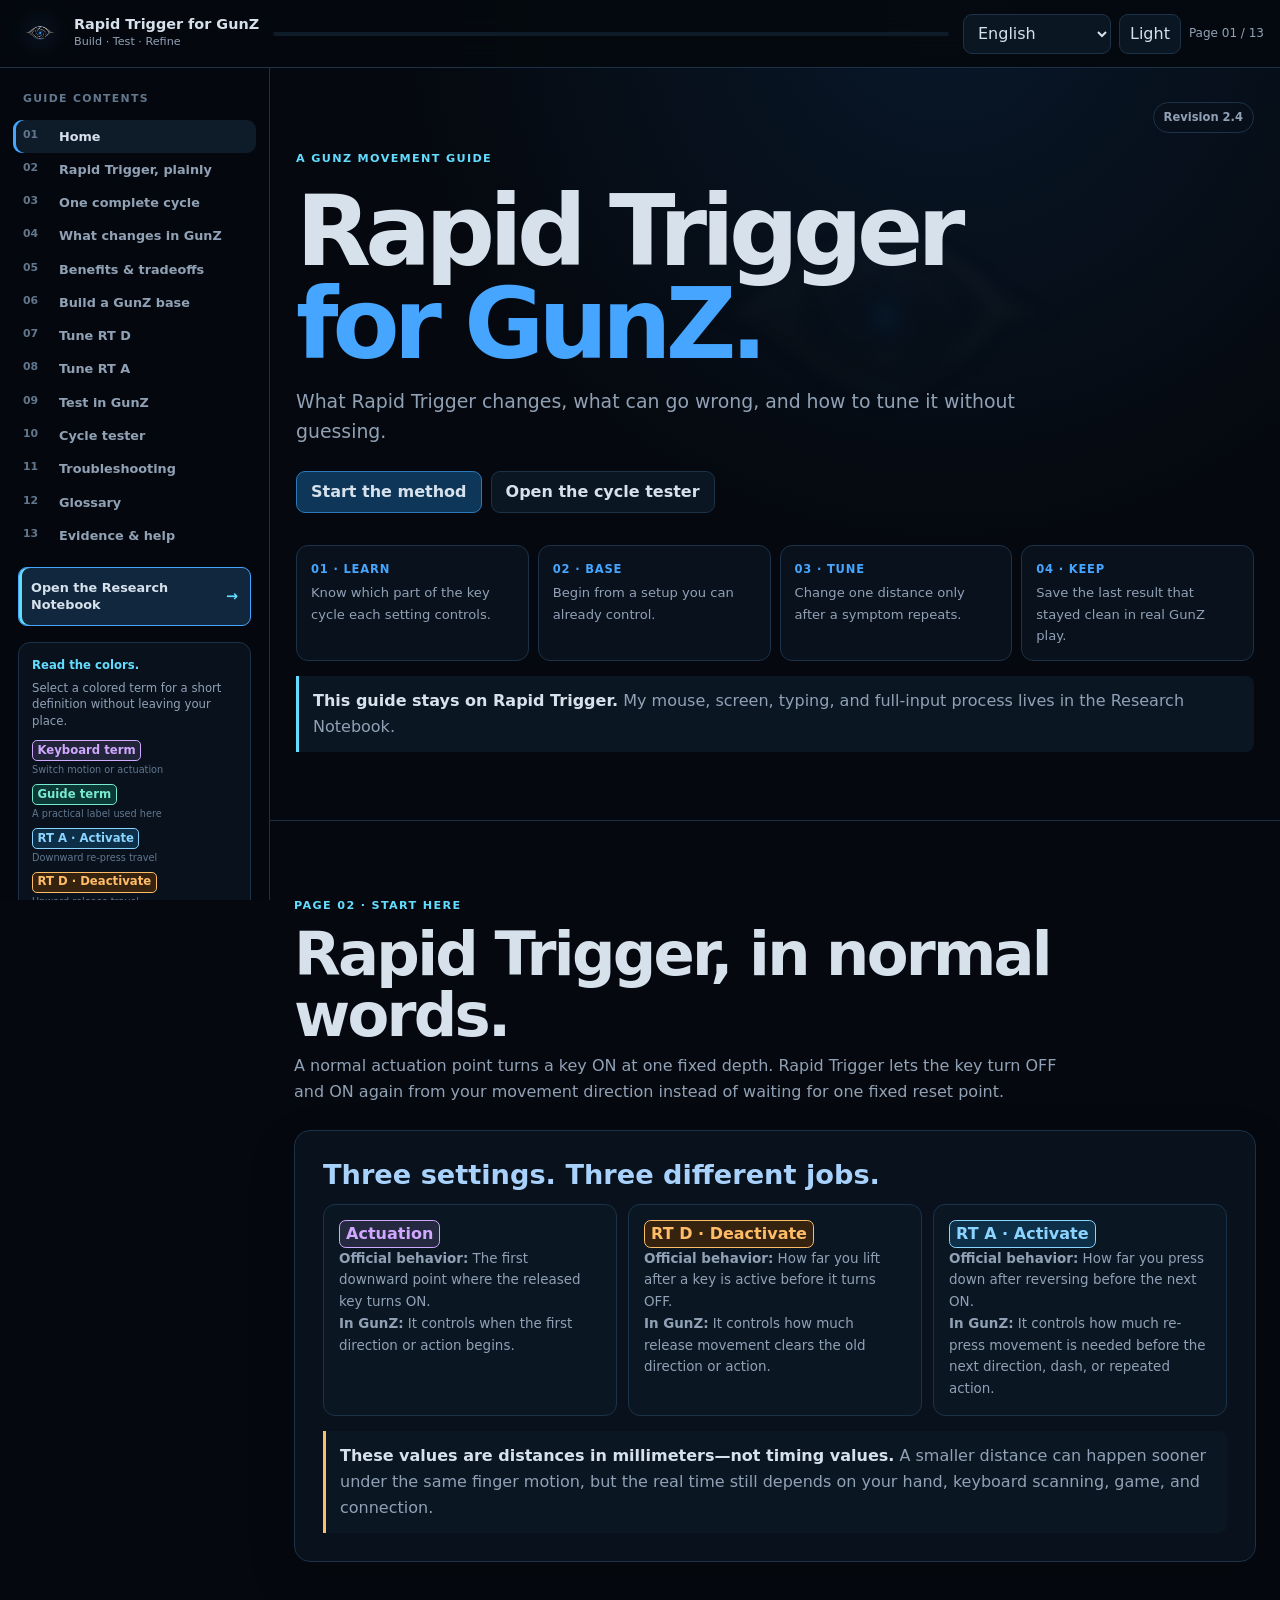
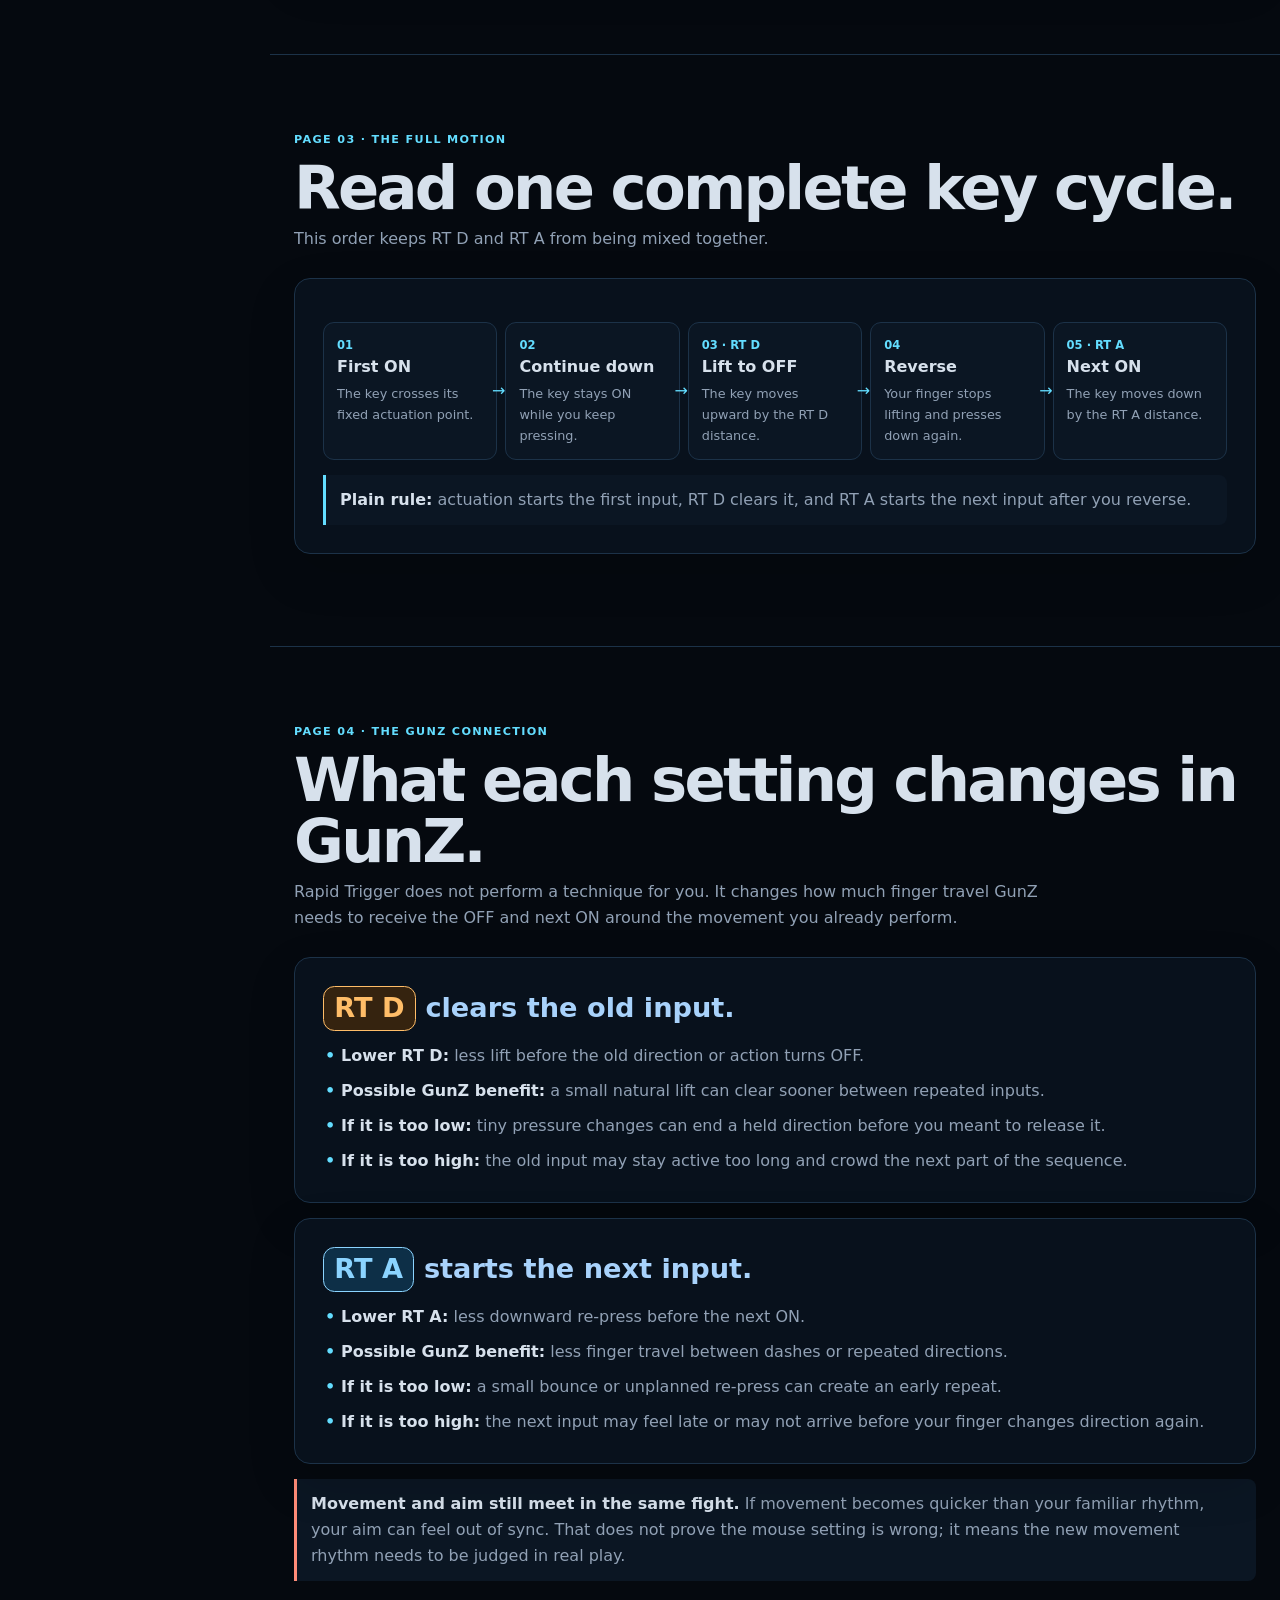
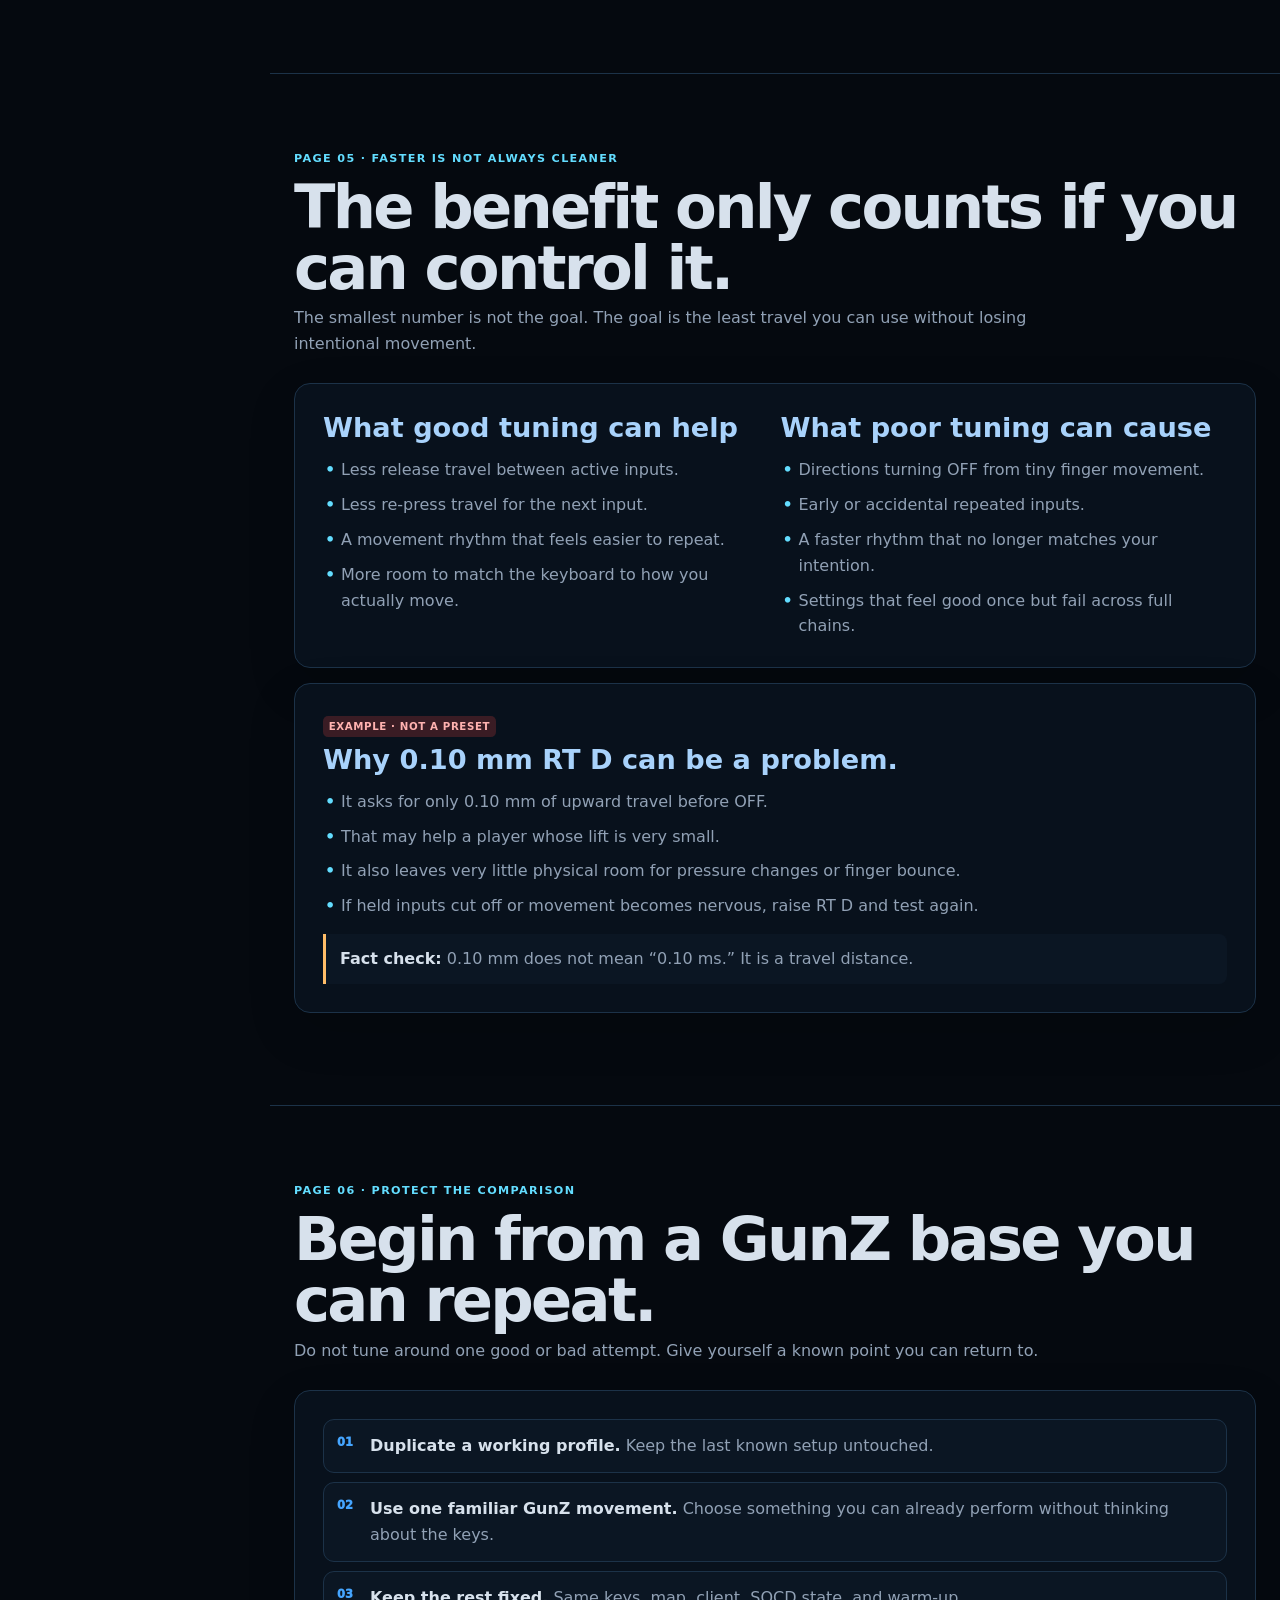
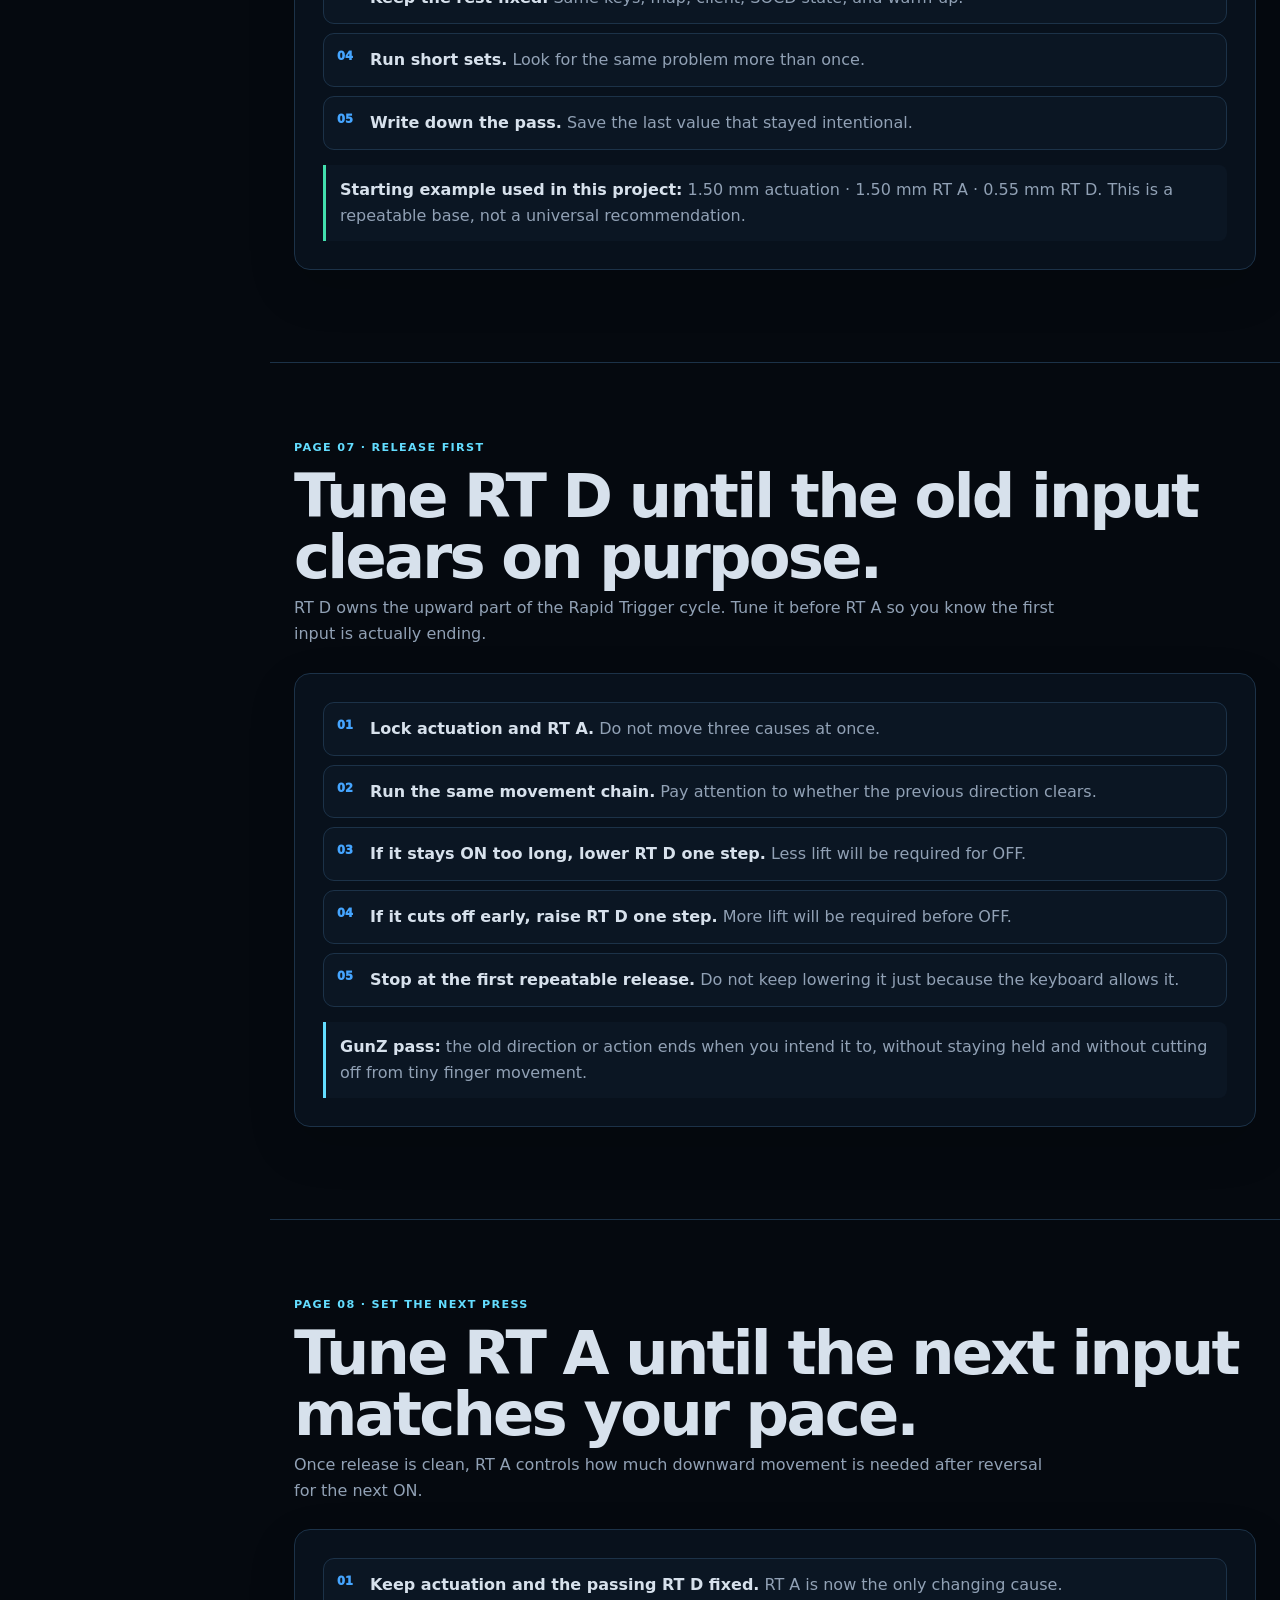
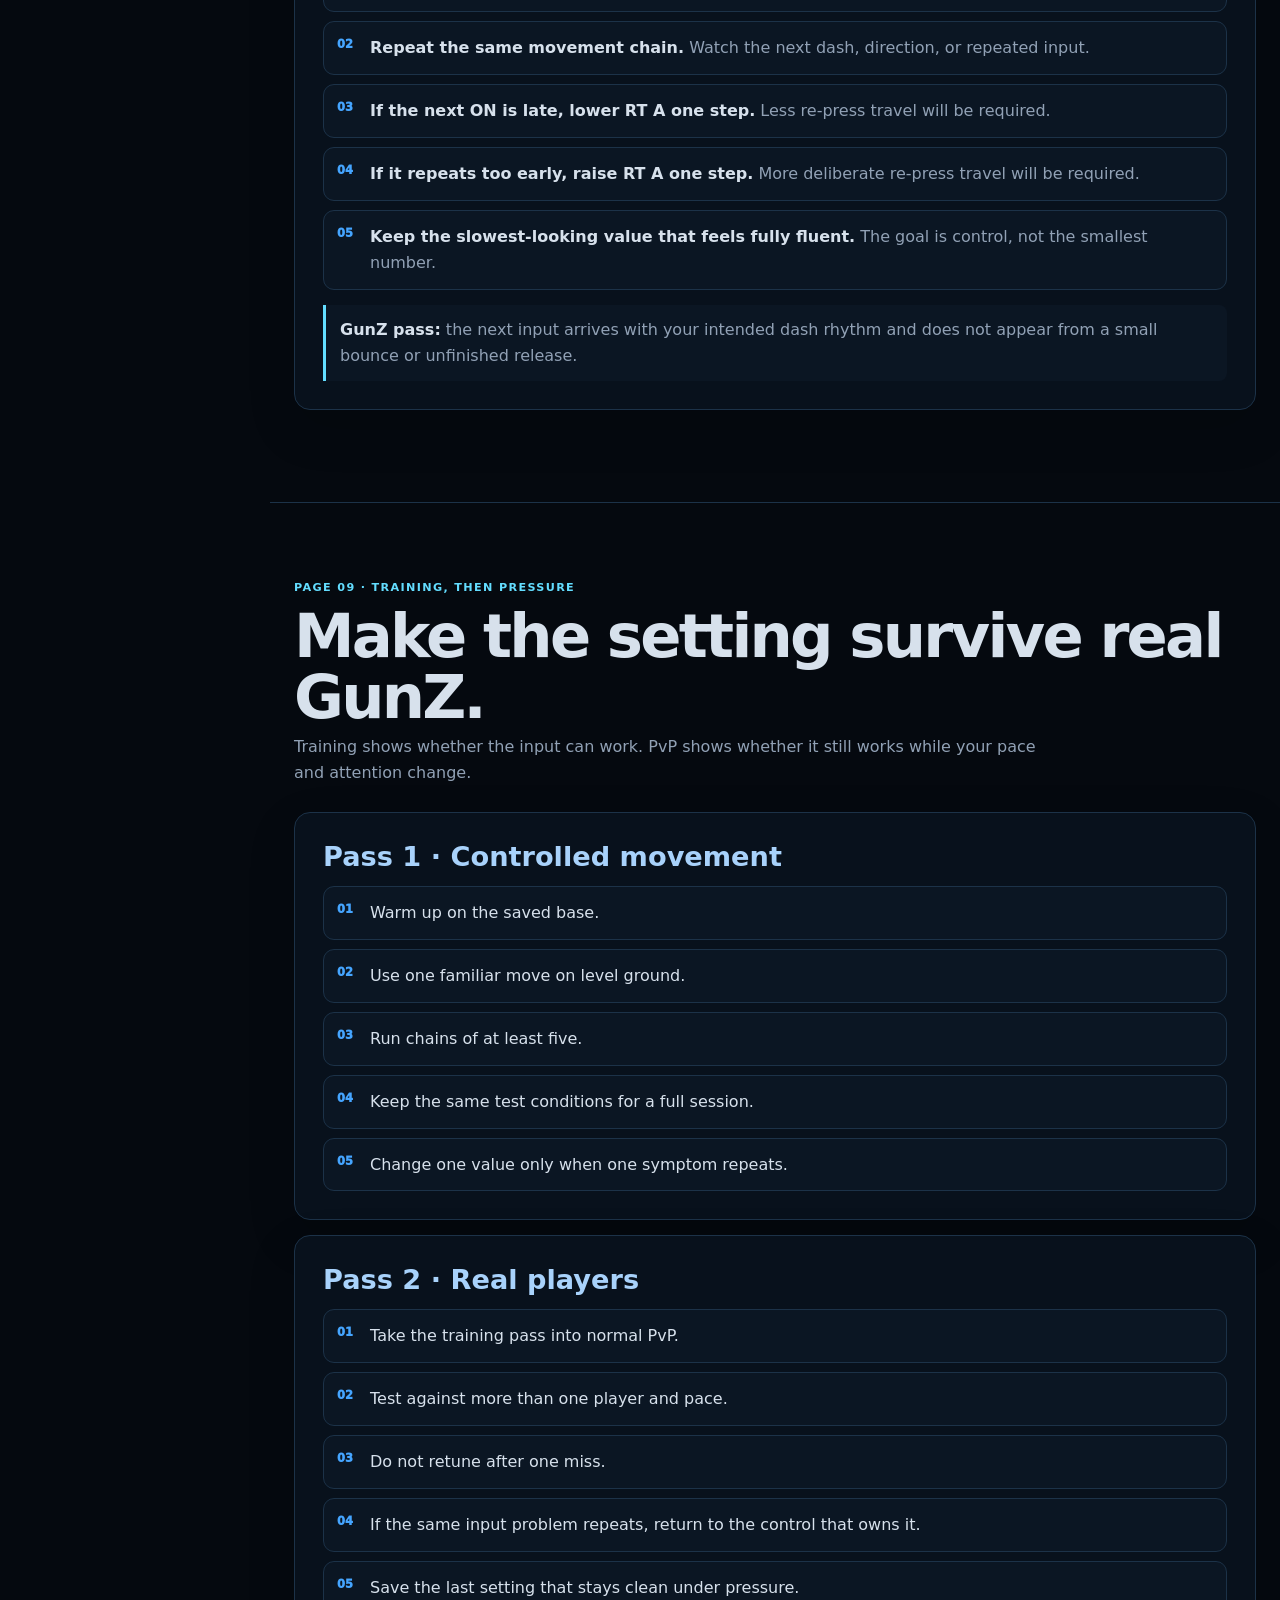
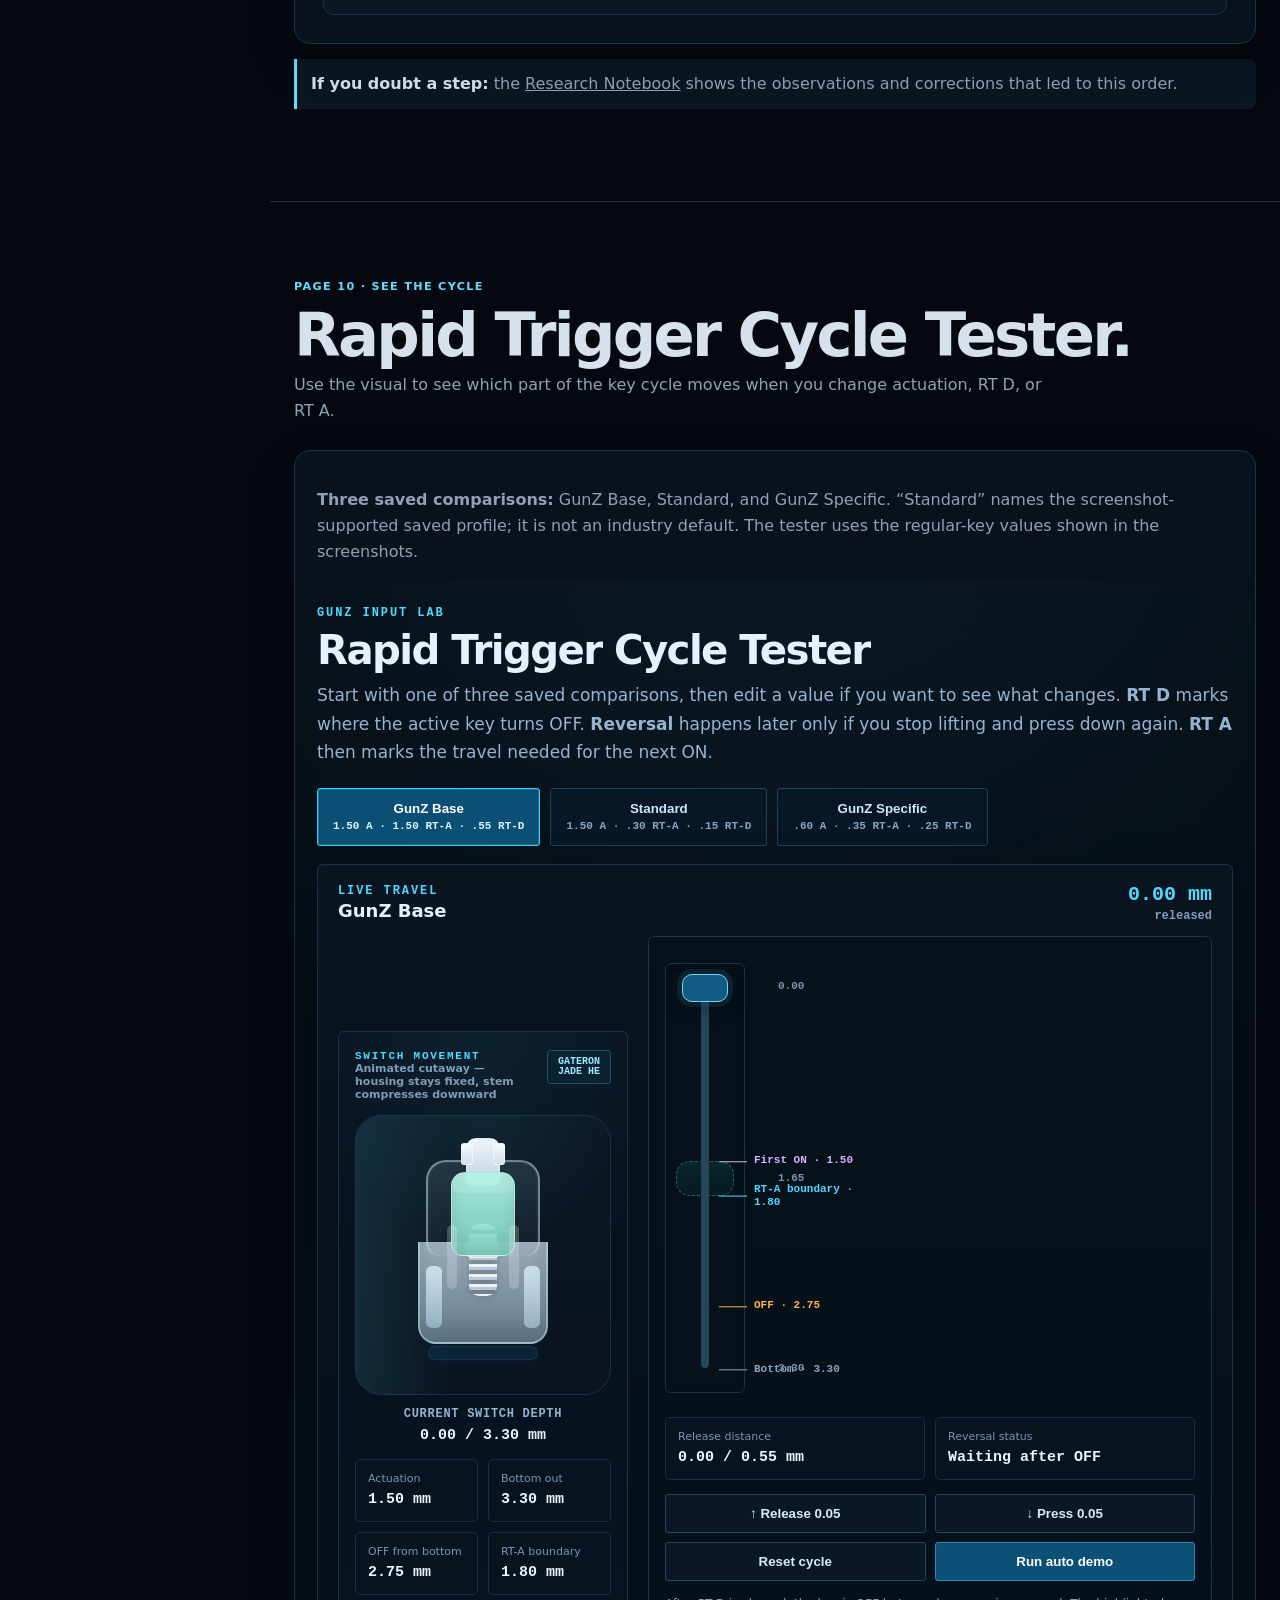
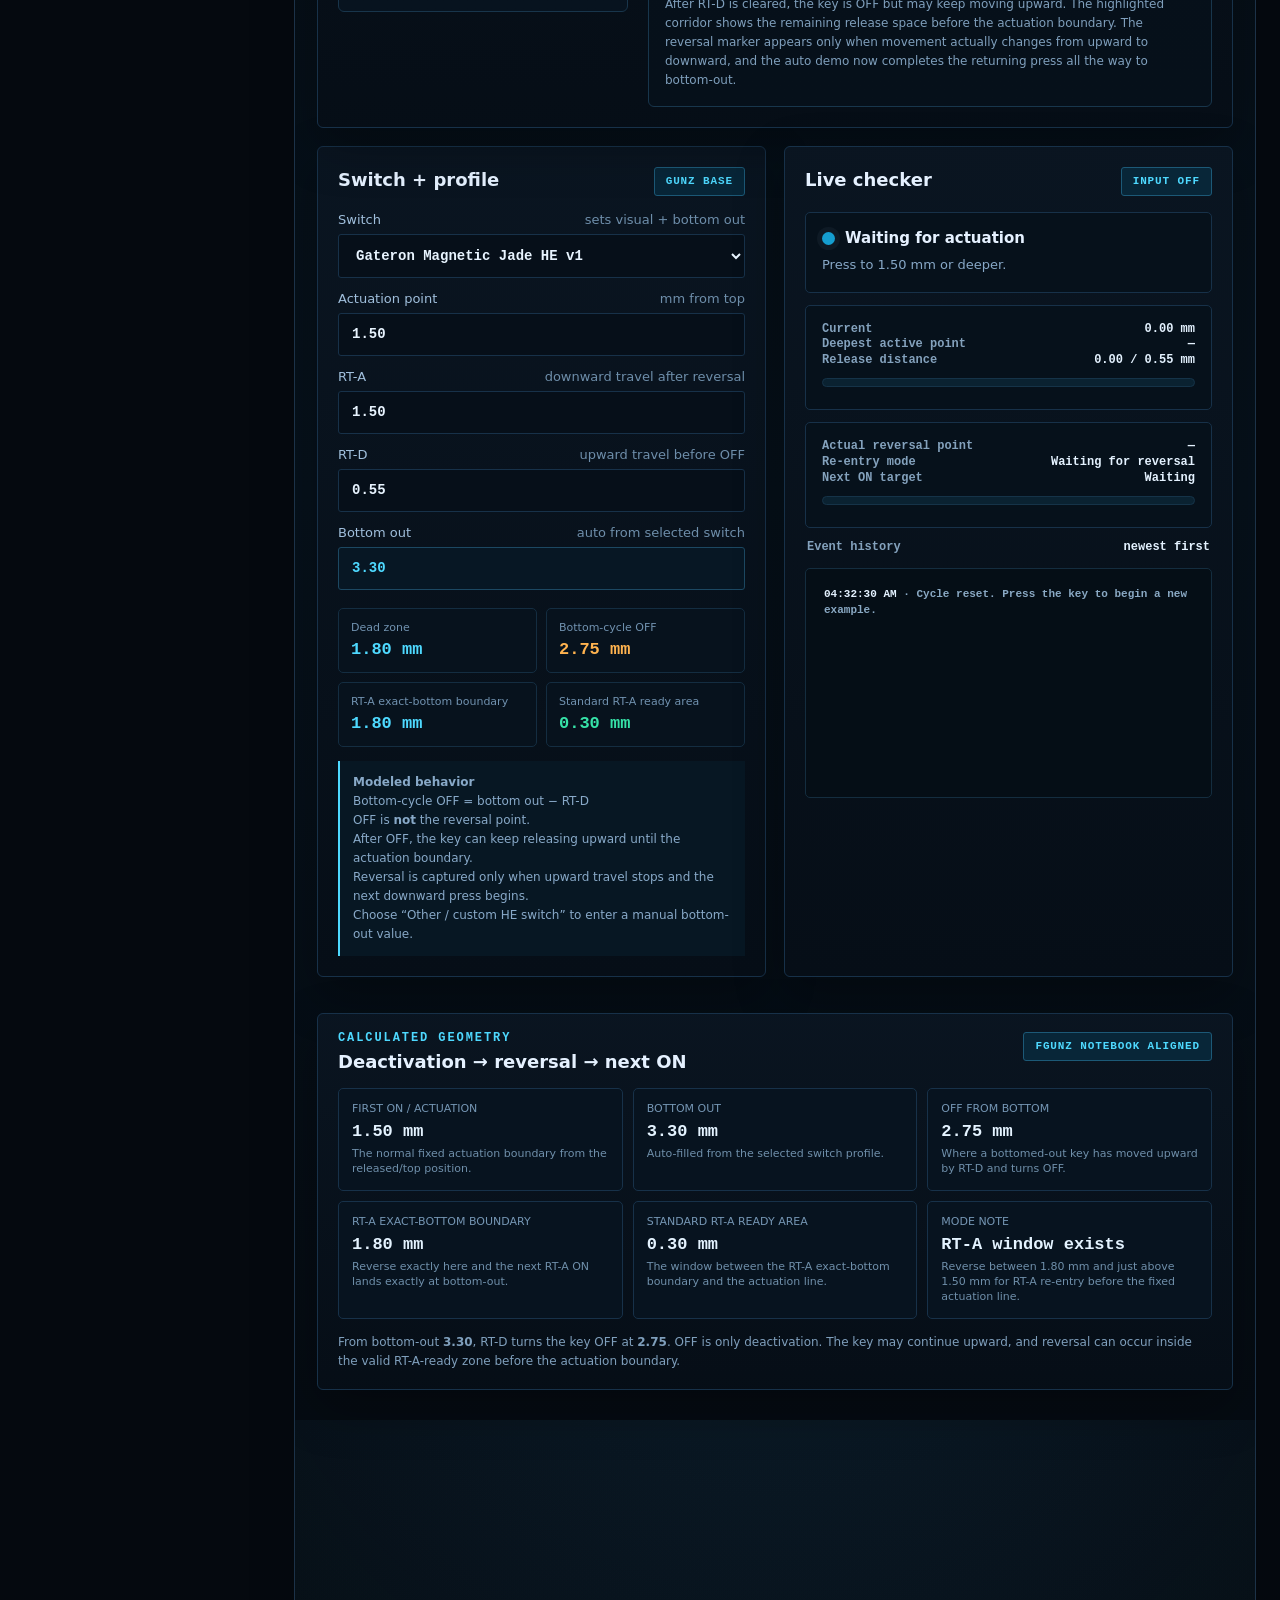
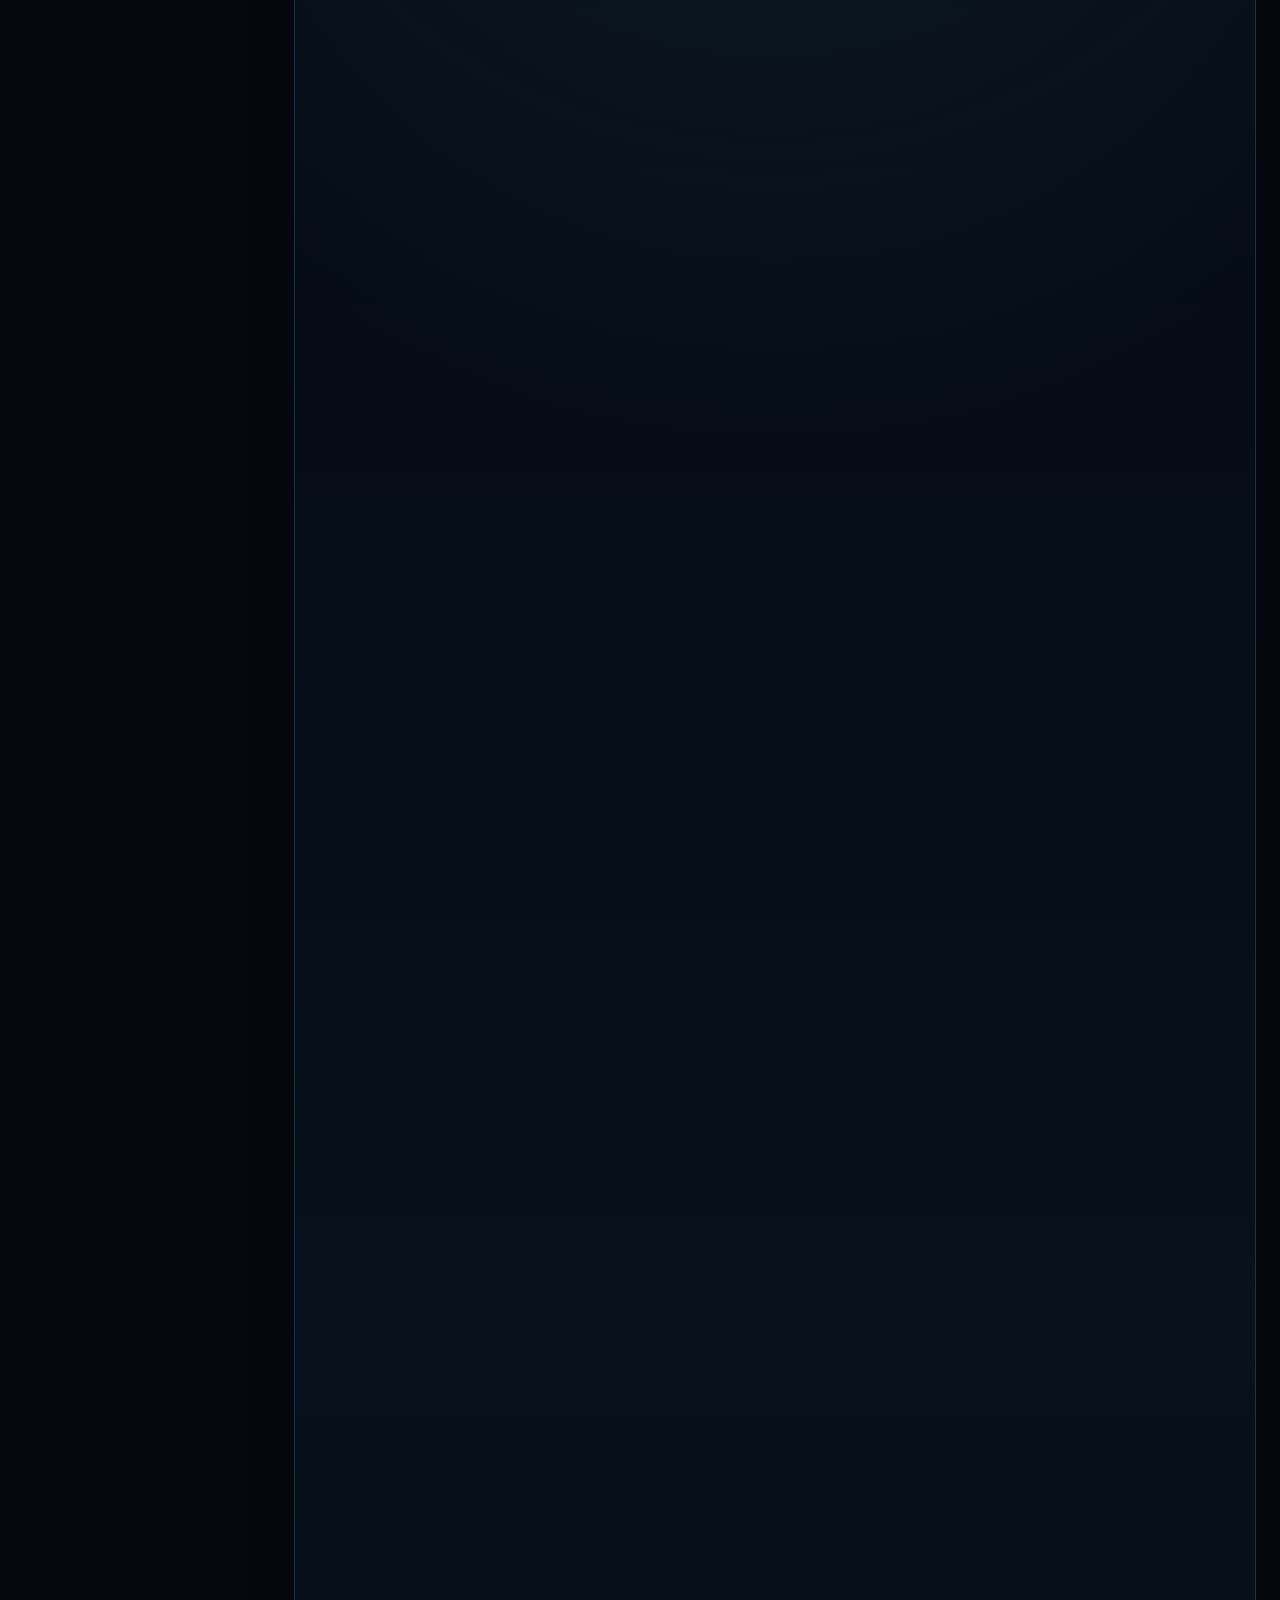
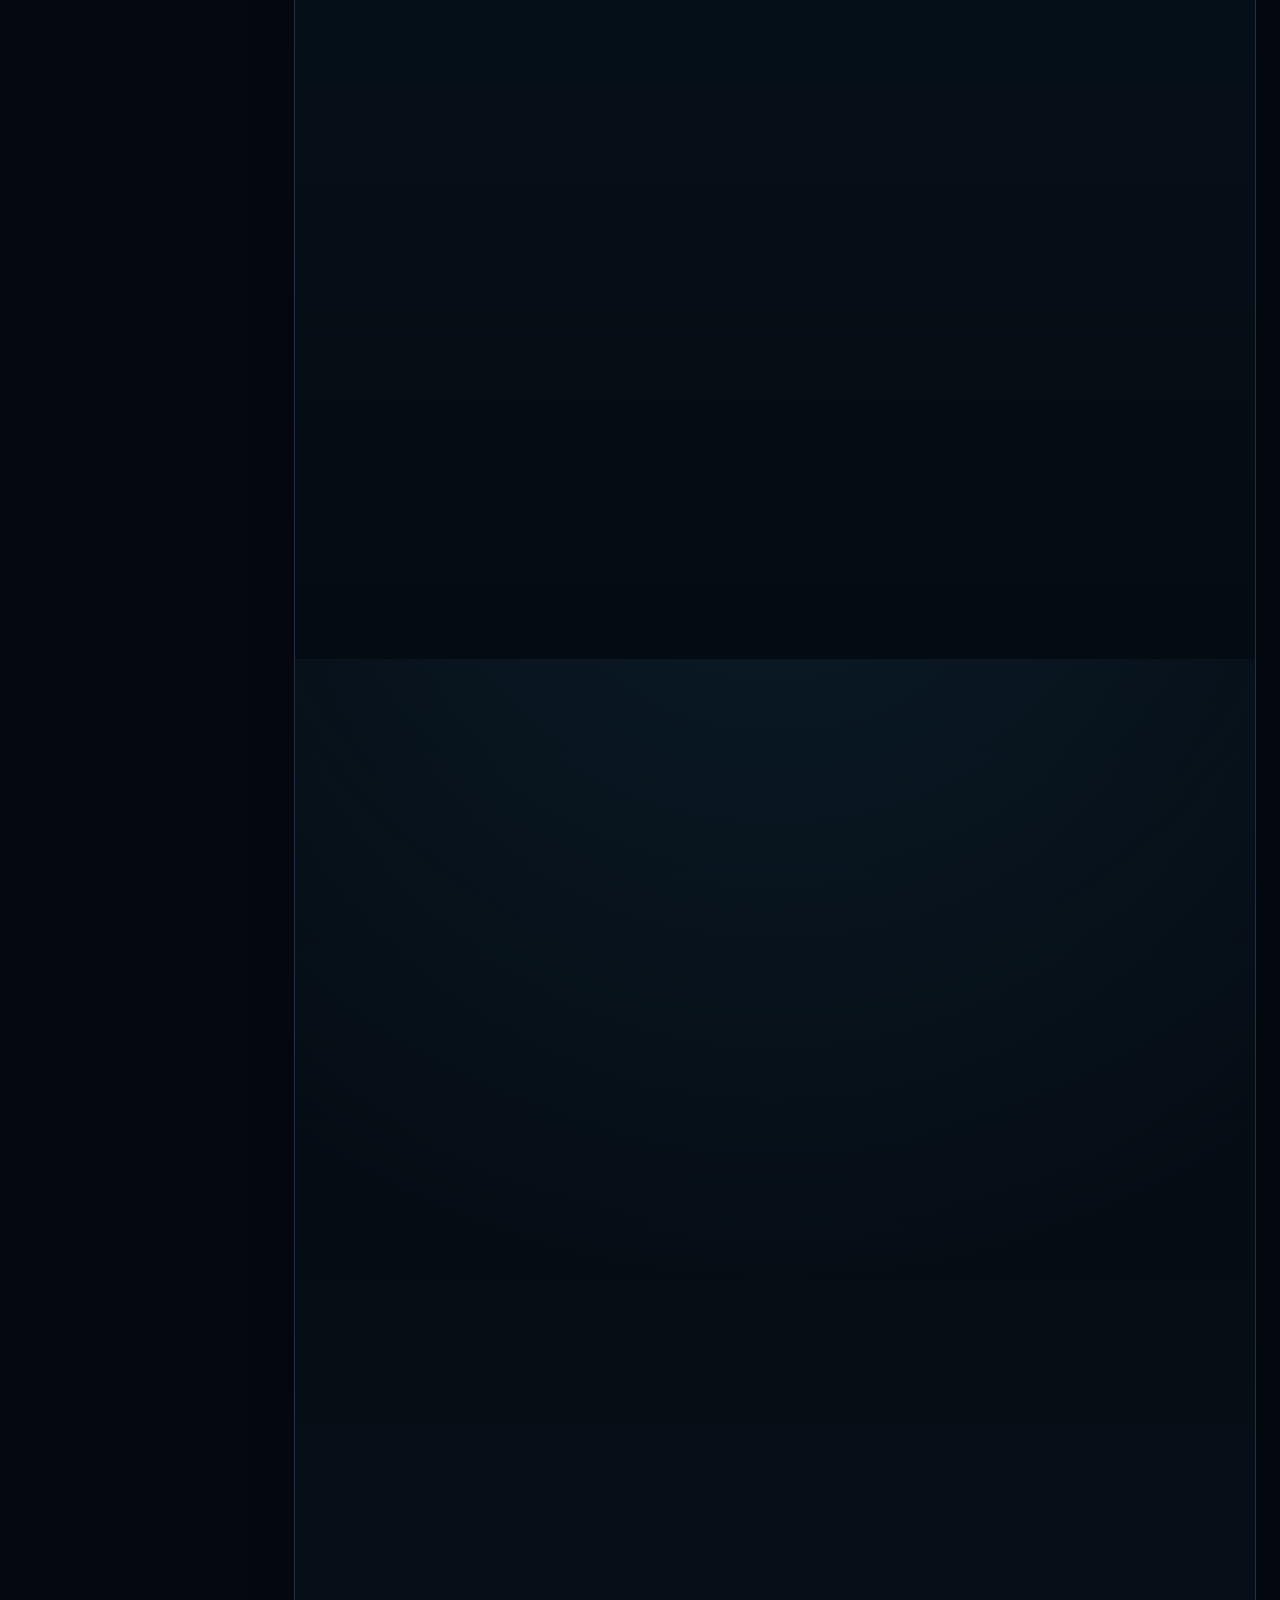
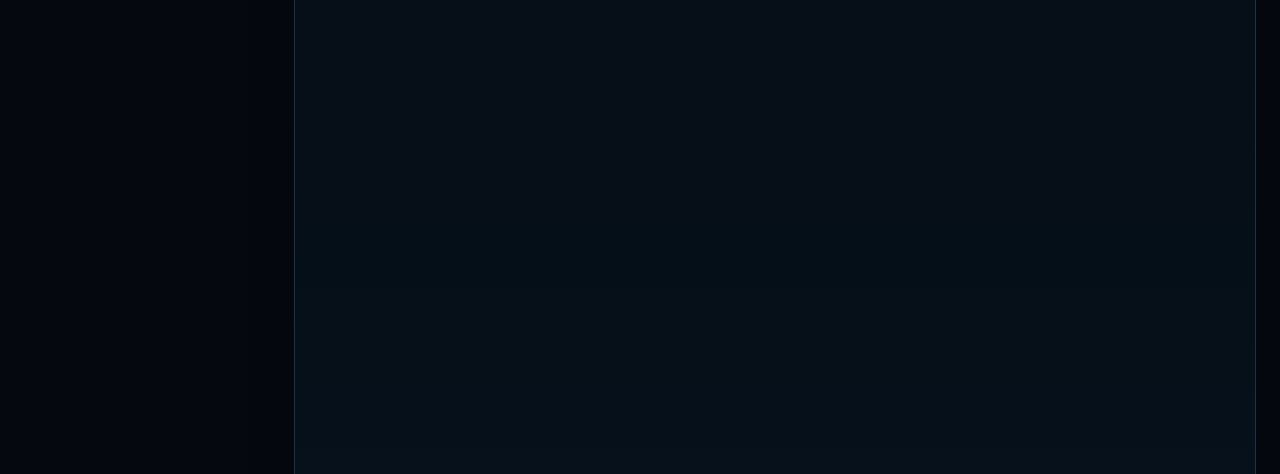
==== commit 62e5c1d3: "Add files via upload Final update prior to web review." ====
--- a/index.html
+++ b/index.html
@@ -235,7 +235,28 @@
       <div class="chapter-inner">
         <header class="chapter-header"><span class="kicker">Page 13 · What is known</span><h2 data-i18n="evidenceTitle">Evidence, limits, and help.</h2><p data-i18n="evidenceIntro">Documented keyboard behavior and personal GunZ testing are useful in different ways.</p></header>
         <article class="panel stack-card"><h3>What the sources support</h3><ul class="brief-list"><li>Rapid Trigger follows key motion instead of one fixed reset point.</li><li>Split sensitivity can use separate upward/deactivate and downward/activate distances.</li><li>Smaller selected distances require less physical travel.</li></ul><h3>What this guide does not claim</h3><ul class="brief-list"><li>That one profile is correct for every player, keyboard, or server.</li><li>That a distance in millimeters equals a fixed number of milliseconds.</li><li>That Rapid Trigger replaces movement practice or fixes every missed input.</li></ul></article>
-        <article class="panel stack-card"><h3>Primary references</h3><div class="resource-grid"><a class="resource-link" href="https://help.wooting.io/article/102-how-to-set-up-rapid-trigger" target="_blank" rel="noopener">Wooting · How to Set Up Rapid Trigger <span>↗</span></a><a class="resource-link" href="https://wooting.io/rapid-trigger" target="_blank" rel="noopener">Wooting · Rapid Trigger <span>↗</span></a><a class="resource-link remember-position" href="research-notebook.html">My Research Notebook <span>→</span></a><a class="resource-link" href="https://discord.gg/tKZ5mjnEpj" target="_blank" rel="noopener">Alpha Discord · Ask me for help <span>↗</span></a></div></article>
+        <article class="panel stack-card reference-card">
+          <h3>Keyboard behavior and Rapid Trigger</h3>
+          <p class="reference-note">These explain the keyboard feature and the controls I was looking at. They do not provide my GunZ values.</p>
+          <div class="resource-grid">
+            <a class="resource-link" href="https://help.wooting.io/article/102-how-to-set-up-rapid-trigger" target="_blank" rel="noopener">Wooting · How to Set Up Rapid Trigger <span>↗</span></a>
+            <a class="resource-link" href="https://wooting.io/rapid-trigger" target="_blank" rel="noopener">Wooting · Rapid Trigger <span>↗</span></a>
+            <a class="resource-link" href="https://wooting.io/wootility/changelogs/5.0.0" target="_blank" rel="noopener">Wooting · Wootility controls and terminology <span>↗</span></a>
+            <a class="resource-link" href="https://www.gateron.com/products/gateron-magic-jade-switch" target="_blank" rel="noopener">Gateron · Magnetic Jade specifications <span>↗</span></a>
+            <a class="resource-link" href="https://www.youtube.com/watch?v=eZENx1T7OLw" target="_blank" rel="noopener">Wooting · What is Rapid Trigger &amp; Actuation Point? <span>↗</span></a>
+            <a class="resource-link" href="https://www.youtube.com/watch?v=BSlKt7m7xXk" target="_blank" rel="noopener">Wooting · Rapid Trigger FPS demonstration <span>↗</span></a>
+            <a class="resource-link" href="https://www.youtube.com/watch?v=SsBYdyZPIy8" target="_blank" rel="noopener">Wooting · CS2 settings and profiles <span>↗</span></a>
+            <a class="resource-link" href="https://www.youtube.com/watch?v=kb0GxgNho3c" target="_blank" rel="noopener">Optimum · Independent Wooting 60HE v2 review <span>↗</span></a>
+          </div>
+          <h3>GunZ movement references</h3>
+          <p class="reference-note">These helped me understand and check the movement itself. They are not sources for my Rapid Trigger values.</p>
+          <div class="resource-grid">
+            <a class="resource-link" href="https://www.youtube.com/watch?v=OOZllmjE8RM" target="_blank" rel="noopener">GunZ Academy · Beginner's Guide to GunZ: The Duel <span>↗</span></a>
+            <a class="resource-link" href="https://www.youtube.com/watch?v=FxlyAiZUvzY" target="_blank" rel="noopener">GunZ Academy · Comprehensive K-Style Guide <span>↗</span></a>
+          </div>
+          <h3>My notes and direct help</h3>
+          <div class="resource-grid"><a class="resource-link remember-position" href="research-notebook.html">My Research Notebook <span>→</span></a><a class="resource-link" href="https://discord.gg/tKZ5mjnEpj" target="_blank" rel="noopener">Alpha Discord · Ask me for help <span>↗</span></a></div>
+        </article>
       </div>
     </section>
   </main>
--- a/assets/site.css
+++ b/assets/site.css
@@ -130,6 +130,8 @@
 .glossary-group .definition-body { padding-top: 12px; }
 .resource-link { display: flex; justify-content: space-between; gap: 12px; padding: 13px 14px; border: 1px solid var(--line); border-radius: 10px; color: var(--text); background: var(--panel-2); text-decoration: none; }
 .resource-link:hover { border-color: var(--blue); }
+.reference-card h3:not(:first-child) { margin-top: 24px; }
+.reference-note { margin: -4px 0 13px; color: var(--muted); font-size: .86rem; }
 
 .term-panel { position: fixed; z-index: 1200; top: calc(var(--header-h) + var(--banner-h) + 12px); right: 16px; width: min(370px,calc(100vw - 28px)); max-height: calc(100vh - var(--header-h) - var(--banner-h) - 28px); padding: 19px; overflow-y: auto; border: 1px solid #29445e; border-radius: 14px; color: #aab9c9; background: #08131e; box-shadow: 0 24px 68px rgba(0,0,0,.5); opacity: 0; pointer-events: none; transform: translateX(calc(100% + 28px)); transition: opacity .17s ease,transform .2s ease; }
 .term-panel.open { opacity: 1; pointer-events: auto; transform: translateX(0); } .term-panel-head { display: flex; justify-content: space-between; gap: 12px; align-items: center; }
@@ -139,7 +141,7 @@
 .term-panel-glossary { display: inline-flex; margin-top: 17px; color: #7dc8ff; font-weight: 850; text-decoration: none; }
 
 .tester-panel { padding: 0; overflow: hidden; } .tester-heading { padding: 20px 22px 0; }
-.tester-frame-wrap { width: 100%; overflow: hidden; background: #050b12; } .tester-frame { display: block; width: 100%; min-width: 0; height: 1500px; border: 0; background: #050b12; }
+.tester-frame-wrap { width: 100%; overflow: hidden; background: #050b12; } .tester-frame { display: block; width: 100%; min-width: 0; height: 980px; border: 0; background: #050b12; }
 .mobile-tester-note { display: none; margin: 14px 14px 0; padding: 13px; border: 1px solid var(--amber); border-radius: 9px; color: var(--muted); background: var(--panel-2); }
 .mobile-tester-note a { color: var(--cyan); font-weight: 850; }
 
@@ -155,7 +157,6 @@
 .notebook-main { min-width: 0; }
 .notebook-page .brand-mark { width: 48px; }
 .notebook-page .rail-page-link { margin-top: 16px; }
-.rail-print { width: calc(100% - 10px); margin: 8px 5px 0; cursor: pointer; }
 .notebook-hero { padding: 82px 26px 68px; }
 .notebook-hero-inner { width: min(var(--content-w),100%); margin: auto; }
 .notebook-hero h1 { max-width: 880px; margin: 11px 0 15px; font-size: clamp(2.8rem,6vw,5.5rem); line-height: 1; letter-spacing: -.055em; } .notebook-hero h1 span { color: var(--blue); } .notebook-hero .lede { max-width: 850px; }
@@ -195,7 +196,7 @@
   .version-stamp { position: static; display: flex; width: max-content; max-width: 100%; margin: 0 0 16px; }
   .term-panel { inset: auto 9px 9px; width: auto; max-height: 72vh; transform: translateY(calc(100% + 18px)); } .term-panel.open { transform: none; }
   .return-to-reading { right: 9px; bottom: 61px; max-width: calc(100vw - 18px); }
-  .mobile-tester-note { display: block; } .tester-frame { min-height: 1180px; }
+  .mobile-tester-note { display: block; }
   .notebook-hero { padding: 74px 15px 56px; } .notebook-content { padding: 0; } .notebook-entry { padding: 62px 14px 72px; }
   .entry-head { grid-template-columns: 1fr; gap: 8px; } .entry-no { width: 44px; height: 44px; } .note-sheet { padding: 20px 16px; }
   .setting-row { display: grid; gap: 3px; } .setting-row strong { text-align: left; }
